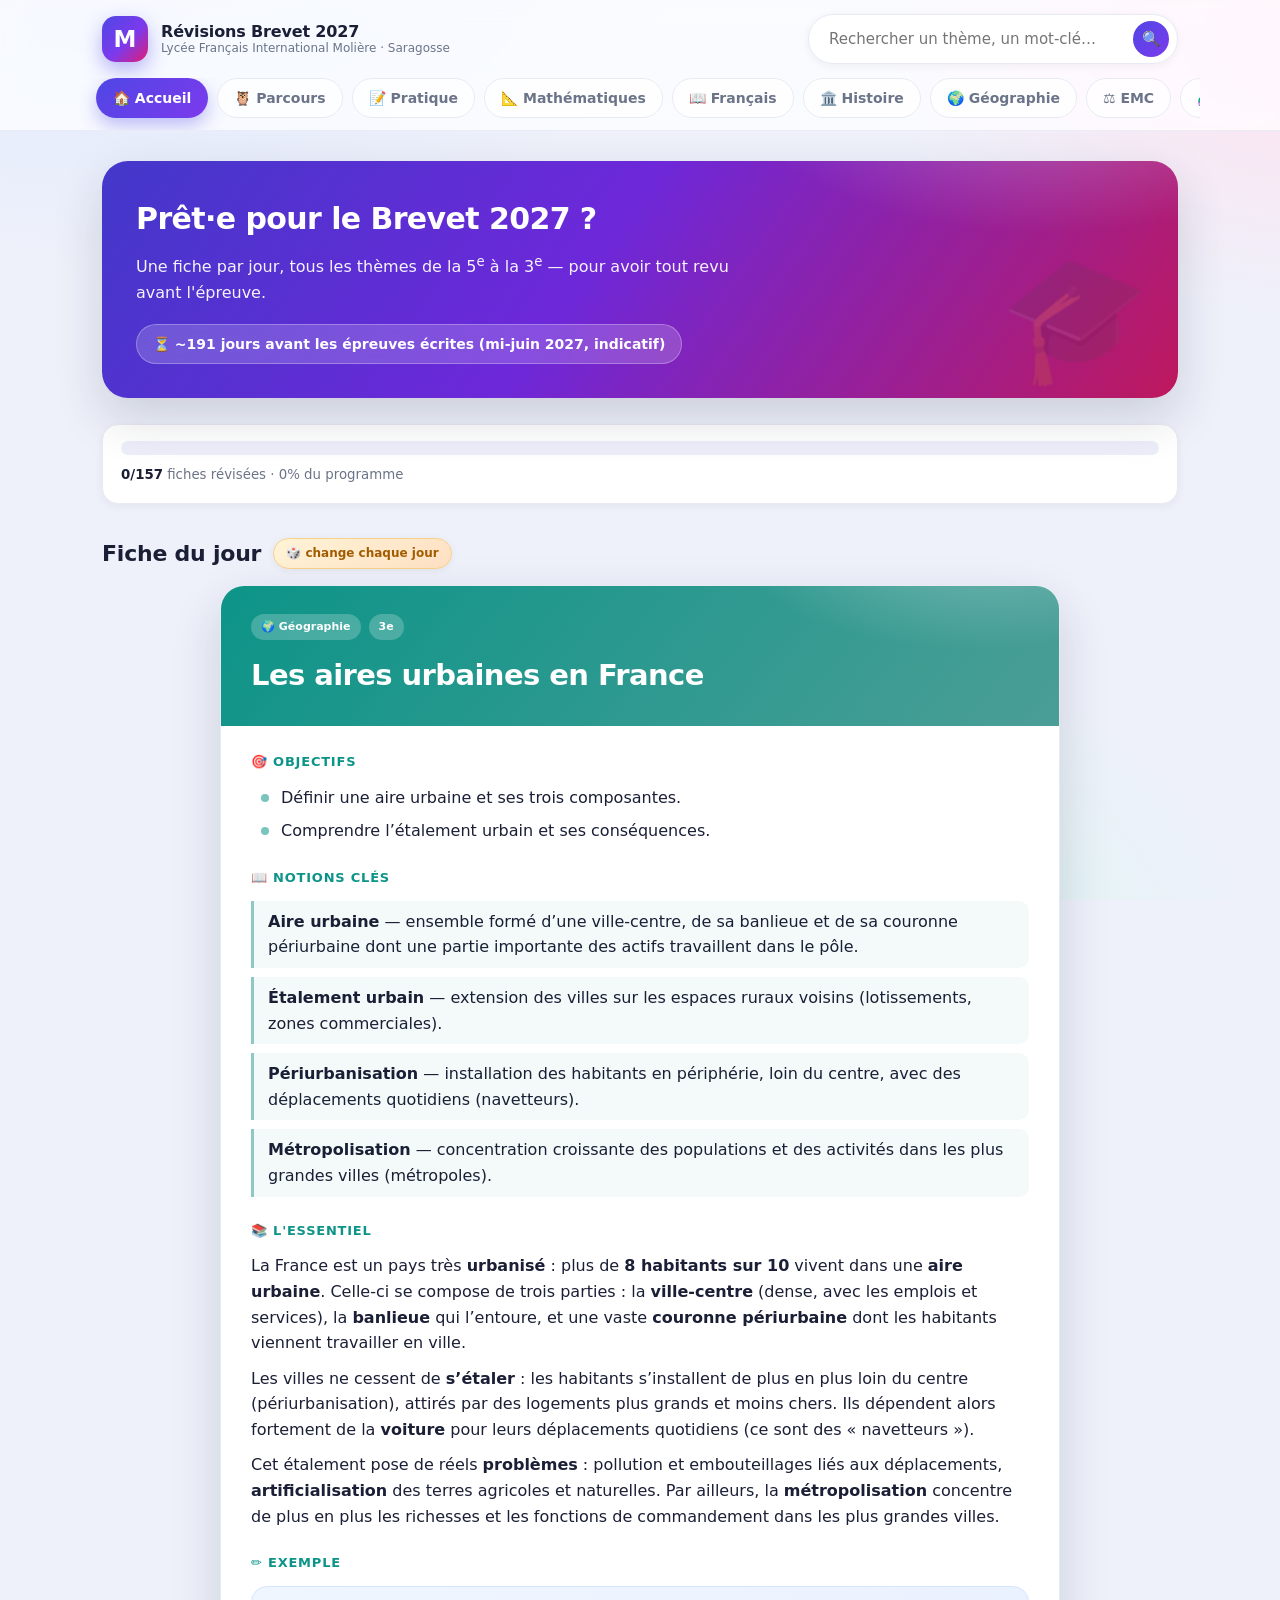
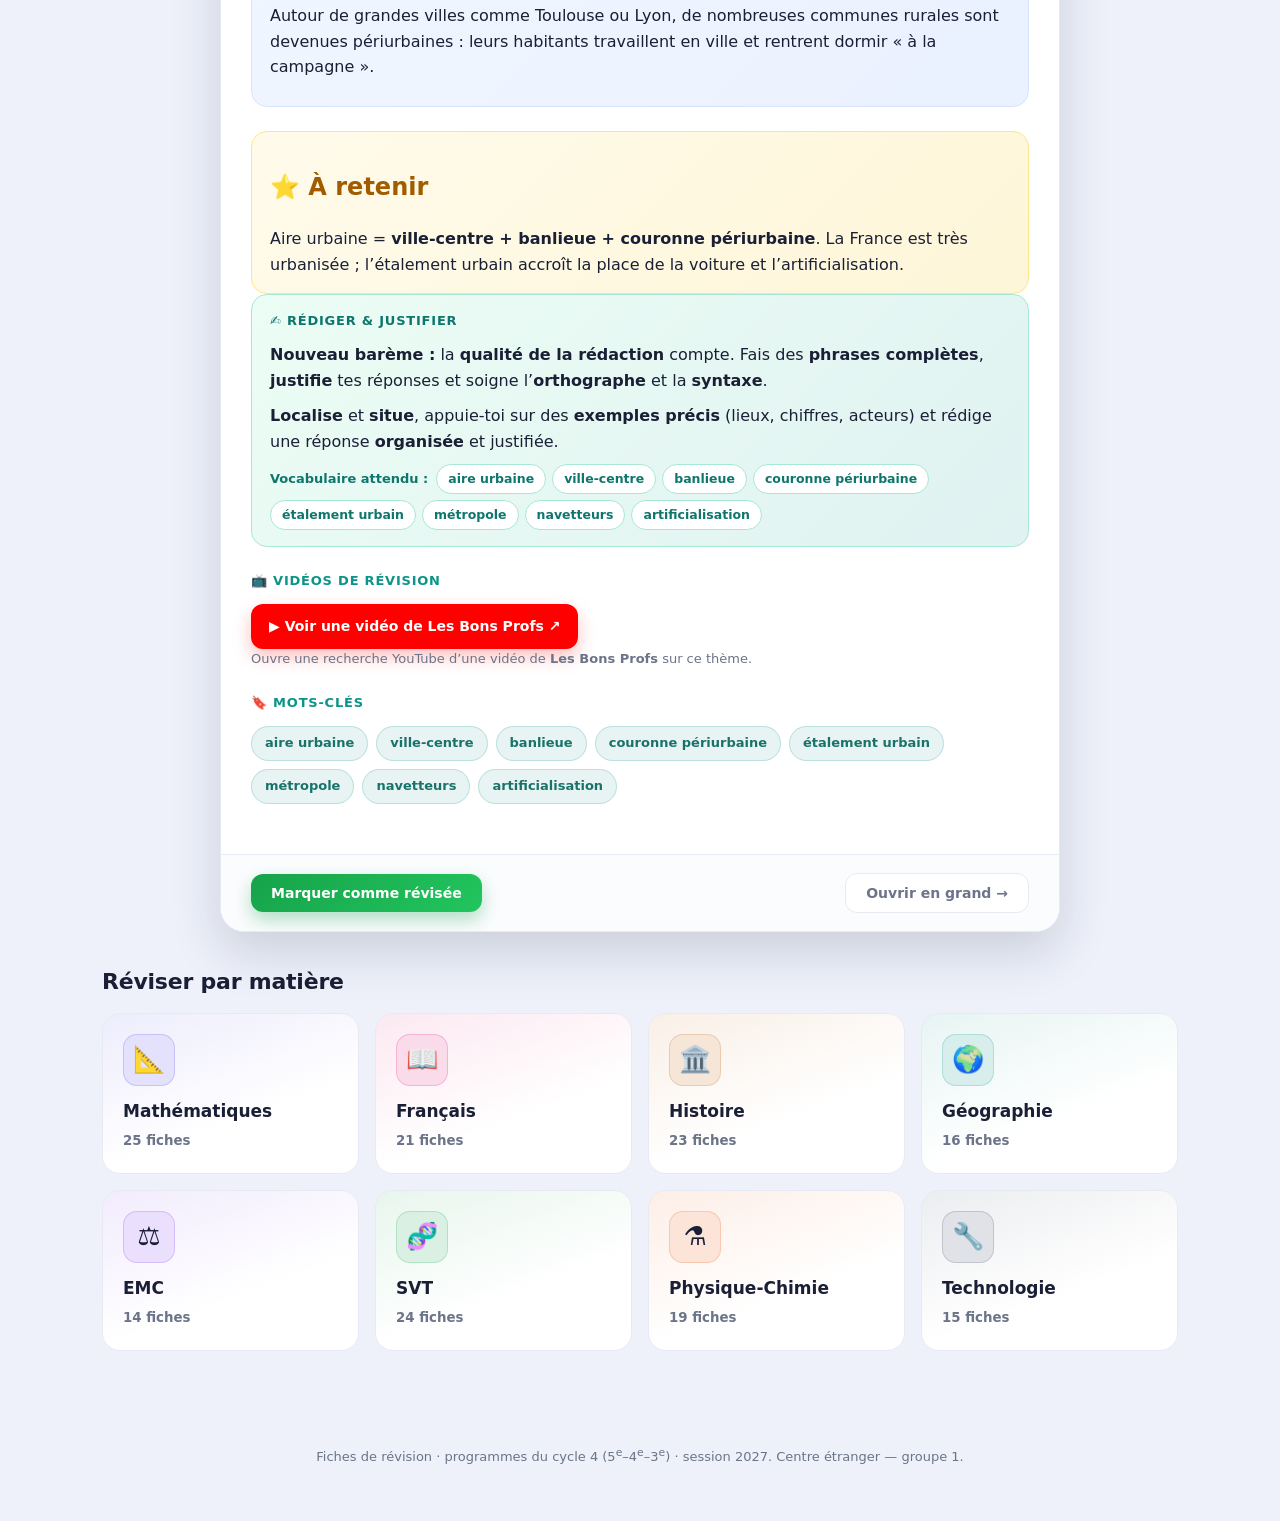
==== brevet-2027.html @ 0ef34d8c "Parcours complet : 6 blocs couvrant les 157 fiches (375 questions) 47 leçons multi-matières du plus " ====
<!DOCTYPE html>
<html lang="fr">
<head>
  <meta charset="UTF-8" />
  <meta name="viewport" content="width=device-width, initial-scale=1.0" />
  <title>Révisions Brevet 2027 · Lycée Français Molière de Saragosse</title>
  <style>
:root{
  --bg:#eef1fa;
  --card:#ffffff;
  --ink:#1a1f36;
  --muted:#6b7488;
  --line:#e7eaf3;
  --primary:#4f46e5;
  --primary-dark:#4338ca;
  --shadow-sm:0 2px 10px rgba(26,31,54,.06);
  --shadow:0 10px 34px rgba(26,31,54,.10);
  --shadow-lg:0 20px 50px rgba(26,31,54,.16);
  --radius:20px;

  /* couleurs par matière */
  --maths:#4f46e5;
  --francais:#e11d74;
  --histoire:#c2620a;
  --geographie:#0d9488;
  --emc:#7c3aed;
  --svt:#15a34a;
  --physique:#ea580c;
  --techno:#3f4c66;
}

*{box-sizing:border-box}
html{scroll-behavior:smooth}
body{
  margin:0;
  font-family:"Plus Jakarta Sans","Segoe UI",system-ui,-apple-system,Roboto,sans-serif;
  color:var(--ink);
  line-height:1.6;
  min-height:100vh;
  background:
    radial-gradient(1100px 620px at 8% -8%, #dfe7ff 0%, rgba(223,231,255,0) 55%),
    radial-gradient(1000px 560px at 108% 4%, #ffe1ef 0%, rgba(255,225,239,0) 52%),
    radial-gradient(900px 620px at 60% 108%, #d6f7ee 0%, rgba(214,247,238,0) 55%),
    var(--bg);
  background-attachment:fixed;
}
a{color:inherit;text-decoration:none}

@keyframes fadeUp{from{opacity:0;transform:translateY(14px)}to{opacity:1;transform:none}}
@keyframes pop{from{opacity:0;transform:scale(.96)}to{opacity:1;transform:none}}
@keyframes shine{to{transform:translateX(240%) rotate(25deg)}}

/* ---------- Top bar ---------- */
.topbar{
  position:sticky;top:0;z-index:50;
  background:rgba(255,255,255,.72);
  backdrop-filter:saturate(180%) blur(14px);
  -webkit-backdrop-filter:saturate(180%) blur(14px);
  border-bottom:1px solid rgba(231,234,243,.9);
}
.topbar-inner{
  max-width:1120px;margin:0 auto;padding:14px 22px;
  display:flex;align-items:center;gap:18px;flex-wrap:wrap;
}
.brand{display:flex;align-items:center;gap:13px}
.brand-logo{
  width:46px;height:46px;border-radius:14px;
  background:linear-gradient(135deg,#4f46e5,#7c3aed 55%,#e11d74);
  color:#fff;font-weight:800;font-size:23px;
  display:grid;place-items:center;
  box-shadow:0 8px 20px rgba(79,70,229,.4);
}
.brand-text{display:flex;flex-direction:column;line-height:1.2}
.brand-text strong{font-size:16px;letter-spacing:-.01em}
.brand-text small{color:var(--muted);font-size:12px}

.search{margin-left:auto;display:flex;align-items:center;gap:6px;
  background:#fff;border:1px solid var(--line);border-radius:999px;
  padding:6px 8px 6px 18px;min-width:min(370px,60vw);
  box-shadow:var(--shadow-sm);transition:.2s}
.search:focus-within{border-color:#c3c8f0;box-shadow:0 0 0 4px rgba(79,70,229,.14)}
.search input{border:0;background:transparent;outline:none;flex:1;font-size:15px;color:var(--ink);font-family:inherit}
.search button{border:0;background:linear-gradient(135deg,var(--primary),#7c3aed);color:#fff;
  width:36px;height:36px;border-radius:50%;cursor:pointer;font-size:15px;transition:.2s}
.search button:hover{transform:scale(1.07)}

.subjectnav{
  max-width:1120px;margin:0 auto;padding:0 16px 12px;
  display:flex;gap:9px;overflow-x:auto;scrollbar-width:none;
}
.subjectnav::-webkit-scrollbar{display:none}
.subjectnav a{
  white-space:nowrap;padding:8px 16px;border-radius:999px;font-size:14px;font-weight:600;
  color:var(--muted);border:1px solid var(--line);background:rgba(255,255,255,.7);transition:.18s;
}
.subjectnav a:hover{color:var(--ink);border-color:#cfd5ea;transform:translateY(-1px);box-shadow:var(--shadow-sm)}
.subjectnav a.active{color:#fff;background:linear-gradient(135deg,var(--primary),#7c3aed);
  border-color:transparent;box-shadow:0 8px 18px rgba(79,70,229,.34)}

/* ---------- Layout ---------- */
.container{max-width:1120px;margin:0 auto;padding:30px 22px 70px;animation:fadeUp .45s both}
.section-title{display:flex;align-items:center;gap:14px;margin:4px 0 20px}
.section-title h1{font-size:30px;margin:0;letter-spacing:-.02em}
.section-title .count{color:var(--muted);font-size:14px;font-weight:600;
  background:#fff;padding:5px 12px;border-radius:999px;box-shadow:var(--shadow-sm)}
.lead{color:var(--muted);margin:0 0 22px;max-width:70ch}

/* ---------- Hero / accueil ---------- */
.hero{
  position:relative;overflow:hidden;
  background:linear-gradient(125deg,#4338ca 0%,#6d28d9 45%,#be185d 100%);
  color:#fff;border-radius:26px;padding:34px 34px;margin-bottom:26px;
  box-shadow:var(--shadow-lg);
}
.hero::before{content:"";position:absolute;inset:0;
  background:radial-gradient(520px 240px at 88% -30%, rgba(255,255,255,.28), transparent 60%);
  pointer-events:none}
.hero::after{content:"🎓";position:absolute;right:26px;bottom:-14px;font-size:120px;opacity:.14;transform:rotate(-8deg)}
.hero h1{margin:0 0 8px;font-size:30px;font-weight:800;letter-spacing:-.02em;position:relative}
.hero p{margin:0;opacity:.94;font-size:16px;max-width:60ch;position:relative}
.hero .countdown{margin-top:18px;font-size:14px;font-weight:600;position:relative;
  display:inline-block;background:rgba(255,255,255,.18);padding:8px 16px;border-radius:999px;
  border:1px solid rgba(255,255,255,.28);backdrop-filter:blur(4px)}

.progresswrap{margin:22px 0 8px;background:#fff;border:1px solid var(--line);
  border-radius:16px;padding:16px 18px;box-shadow:var(--shadow-sm)}
.progressbar{height:14px;background:#eceffa;border-radius:999px;overflow:hidden}
.progressbar>span{display:block;height:100%;border-radius:999px;transition:width .6s cubic-bezier(.2,.8,.2,1);
  background:linear-gradient(90deg,#10b981,#22c55e 60%,#84cc16);box-shadow:0 0 14px rgba(34,197,94,.5)}
.progresswrap small{color:var(--muted);display:inline-block;margin-top:9px;font-weight:500}
.progresswrap small b{color:var(--ink)}

.daily-label{display:flex;align-items:center;gap:12px;margin:32px 0 14px}
.daily-label h2{margin:0;font-size:22px;font-weight:800;letter-spacing:-.01em}
.daily-label .pill{background:linear-gradient(135deg,#fff3d6,#ffe1c4);color:#a15c00;font-size:12px;font-weight:800;
  padding:5px 12px;border-radius:999px;border:1px solid #f6d18a;box-shadow:var(--shadow-sm)}

/* ---------- Grille de matières (accueil) ---------- */
.subject-grid{display:grid;grid-template-columns:repeat(auto-fill,minmax(216px,1fr));gap:16px;margin-top:14px}
.subject-card{
  position:relative;overflow:hidden;
  background:
    linear-gradient(160deg, color-mix(in srgb, var(--c,#888) 10%, #fff), #fff 62%);
  border:1px solid var(--line);border-radius:18px;padding:20px;
  cursor:pointer;transition:transform .2s, box-shadow .2s;
  animation:pop .4s both;
}
.subject-card:hover{transform:translateY(-4px);box-shadow:0 18px 34px color-mix(in srgb, var(--c,#888) 26%, transparent)}
.subject-card .emoji{width:52px;height:52px;border-radius:14px;display:grid;place-items:center;font-size:26px;
  background:color-mix(in srgb, var(--c,#888) 16%, #fff);box-shadow:inset 0 0 0 1px color-mix(in srgb,var(--c,#888) 20%,transparent)}
.subject-card h3{margin:12px 0 2px;font-size:17px;font-weight:700}
.subject-card small{color:var(--muted);font-weight:600}
.subject-card::after{content:"→";position:absolute;top:20px;right:20px;color:var(--c,#888);
  font-weight:800;opacity:0;transform:translateX(-6px);transition:.2s}
.subject-card:hover::after{opacity:1;transform:none}

/* ---------- Liste de fiches ---------- */
.fiche-grid{display:grid;grid-template-columns:repeat(auto-fill,minmax(268px,1fr));gap:16px}
.fiche-card{
  background:#fff;border:1px solid var(--line);border-radius:18px;padding:18px;
  cursor:pointer;transition:transform .2s, box-shadow .2s;position:relative;overflow:hidden;
  display:flex;flex-direction:column;gap:9px;animation:fadeUp .4s both;
}
.fiche-card::before{content:"";position:absolute;top:0;left:0;right:0;height:5px;
  background:linear-gradient(90deg,var(--c,#888),color-mix(in srgb,var(--c,#888) 45%,#fff))}
.fiche-card:hover{transform:translateY(-4px);box-shadow:0 18px 34px color-mix(in srgb,var(--c,#888) 22%,transparent);
  border-color:color-mix(in srgb,var(--c,#888) 30%,var(--line))}
.fiche-grid>*:nth-child(1){animation-delay:.02s}
.fiche-grid>*:nth-child(2){animation-delay:.05s}
.fiche-grid>*:nth-child(3){animation-delay:.08s}
.fiche-grid>*:nth-child(4){animation-delay:.11s}
.fiche-grid>*:nth-child(5){animation-delay:.14s}
.fiche-grid>*:nth-child(6){animation-delay:.17s}
.fiche-grid>*:nth-child(7){animation-delay:.2s}
.fiche-grid>*:nth-child(8){animation-delay:.23s}
.subject-grid>*:nth-child(2){animation-delay:.04s}
.subject-grid>*:nth-child(3){animation-delay:.08s}
.subject-grid>*:nth-child(4){animation-delay:.12s}
.subject-grid>*:nth-child(5){animation-delay:.16s}
.subject-grid>*:nth-child(6){animation-delay:.2s}
.subject-grid>*:nth-child(7){animation-delay:.24s}
.subject-grid>*:nth-child(8){animation-delay:.28s}
.fiche-card .tags{display:flex;gap:6px;flex-wrap:wrap;margin-top:4px}
.tag{font-size:11px;font-weight:700;padding:4px 10px;border-radius:999px;background:#eef1f9;color:var(--muted)}
.tag.matiere{color:#fff;background:var(--c,#666)}
.tag.niveau{background:#eef1f9;color:#3a4560}
.fiche-card h3{margin:2px 0;font-size:16.5px;line-height:1.35;font-weight:700}
.fiche-card .kw{color:var(--muted);font-size:13px}
.fiche-card .seen{position:absolute;top:14px;right:14px;width:24px;height:24px;border-radius:50%;
  background:#16a34a;color:#fff;display:grid;place-items:center;font-size:14px;opacity:0;transform:scale(.5);transition:.2s}
.fiche-card.is-seen .seen{opacity:1;transform:none}

/* filtres niveau */
.filters{display:flex;gap:9px;margin-bottom:20px;flex-wrap:wrap}
.filters button{border:1px solid var(--line);background:#fff;color:var(--muted);
  padding:8px 16px;border-radius:999px;cursor:pointer;font-size:13px;font-weight:700;font-family:inherit;transition:.18s}
.filters button:hover{border-color:#cfd5ea;transform:translateY(-1px)}
.filters button.active{background:var(--ink);color:#fff;border-color:var(--ink);box-shadow:var(--shadow-sm)}

/* ---------- Fiche détail ---------- */
.fiche{background:var(--card);border:1px solid var(--line);border-radius:24px;
  box-shadow:var(--shadow-lg);overflow:hidden;max-width:840px;margin:0 auto;animation:pop .4s both}
.fiche-head{position:relative;overflow:hidden;padding:28px 30px;color:#fff;
  background:linear-gradient(130deg, var(--c,#333), color-mix(in srgb, var(--c,#333) 62%, #000 12%))}
.fiche-head::before{content:"";position:absolute;inset:0;
  background:radial-gradient(420px 200px at 90% -40%, rgba(255,255,255,.3), transparent 60%)}
.fiche-head .tags{display:flex;gap:8px;margin-bottom:12px;position:relative}
.fiche-head .tags .tag{background:rgba(255,255,255,.22);color:#fff;backdrop-filter:blur(3px)}
.fiche-head h1{margin:0;font-size:29px;font-weight:800;letter-spacing:-.02em;position:relative}
.fiche-body{padding:26px 30px}
.block{margin-bottom:24px}
.block h2{font-size:13px;margin:0 0 12px;display:flex;align-items:center;gap:8px;
  text-transform:uppercase;letter-spacing:.06em;font-weight:800;color:var(--c,#333)}
.block ul{margin:0;padding-left:6px;list-style:none}
.block ul li{position:relative;padding-left:24px;margin:8px 0}
.block ul li::before{content:"";position:absolute;left:4px;top:9px;width:8px;height:8px;border-radius:50%;
  background:var(--c,#333);opacity:.55}
.block p{margin:0 0 10px}
.notion{border-left:3px solid color-mix(in srgb,var(--c,#333) 40%,var(--line));
  background:color-mix(in srgb,var(--c,#333) 5%,#fff);border-radius:0 10px 10px 0;
  padding:8px 14px;margin:9px 0}
.notion b{color:var(--ink)}
.methode{counter-reset:step;list-style:none;padding-left:0}
.methode li{position:relative;padding-left:42px;margin:12px 0}
.methode li::before{counter-increment:step;content:counter(step);
  position:absolute;left:0;top:-3px;width:28px;height:28px;border-radius:9px;
  background:linear-gradient(135deg,var(--c,#333),color-mix(in srgb,var(--c,#333) 55%,#000 10%));
  color:#fff;display:grid;place-items:center;font-size:13px;font-weight:800;box-shadow:var(--shadow-sm)}
.retenir{background:linear-gradient(135deg,#fffbeb,#fef6d8);border:1px solid #fde68a;border-radius:16px;padding:16px 18px}
.retenir h2{color:#a15c00}
.exemple{background:linear-gradient(135deg,#f0f6ff,#eaf1ff);border:1px solid #d6e4ff;border-radius:16px;padding:16px 18px}
.redac{background:linear-gradient(135deg,#ecfdf5,#e0f2f1);border:1px solid #a7e8d5;border-radius:16px;padding:16px 18px;margin-bottom:24px}
.redac h2{color:#0f766e;font-size:13px;margin:0 0 10px;text-transform:uppercase;letter-spacing:.06em;font-weight:800}
.redac p{margin:0 0 10px}
.redac-vocab{margin-top:6px;display:flex;flex-wrap:wrap;gap:6px;align-items:center}
.redac-vocab .lbl{font-weight:700;color:#0f766e;font-size:13px;margin-right:2px}
.redac-vocab span:not(.lbl){background:#fff;border:1px solid #a7e8d5;color:#0f766e;
  font-size:12.5px;font-weight:600;padding:4px 11px;border-radius:999px}
.btn-video{display:inline-flex;align-items:center;gap:8px;background:#ff0000;color:#fff;
  font-weight:800;font-size:14px;padding:11px 18px;border-radius:12px;box-shadow:0 8px 18px rgba(255,0,0,.25);transition:.18s}
.btn-video:hover{background:#d90000;transform:translateY(-2px)}
.video-note{margin:9px 0 0;color:var(--muted);font-size:13px}
.chips{display:flex;flex-wrap:wrap;gap:8px}
.chips span{background:color-mix(in srgb,var(--c,#666) 10%,#fff);color:color-mix(in srgb,var(--c,#666) 65%,#333);
  font-size:13px;font-weight:600;padding:6px 13px;border-radius:999px;cursor:pointer;transition:.16s;
  border:1px solid color-mix(in srgb,var(--c,#666) 20%,transparent)}
.chips span:hover{background:var(--c,#666);color:#fff;transform:translateY(-1px)}
kbd{background:#eef1f9;border-radius:6px;padding:1px 7px;font-family:inherit;font-size:.95em;border:1px solid var(--line)}

.fiche-foot{display:flex;justify-content:space-between;align-items:center;
  padding:18px 30px;border-top:1px solid var(--line);background:#fbfcfe;flex-wrap:wrap;gap:12px}
.btn{border:0;border-radius:12px;padding:11px 20px;font-size:14px;font-weight:800;cursor:pointer;
  font-family:inherit;transition:.18s}
.btn:hover{transform:translateY(-2px)}
.btn-check{background:linear-gradient(135deg,#16a34a,#22c55e);color:#fff;box-shadow:0 8px 18px rgba(22,163,74,.32)}
.btn-check.done{background:#e7f6ec;color:#15803d;border:1px solid #a7e0ba;box-shadow:none}
.btn-ghost{background:#fff;border:1px solid var(--line);color:var(--muted)}
.btn-random{background:linear-gradient(135deg,var(--primary),#7c3aed);color:#fff;box-shadow:0 8px 18px rgba(79,70,229,.32)}

.backlink{display:inline-flex;align-items:center;gap:6px;color:var(--muted);font-weight:700;
  margin-bottom:18px;cursor:pointer;background:#fff;padding:8px 16px;border-radius:999px;
  border:1px solid var(--line);box-shadow:var(--shadow-sm);transition:.18s}
.backlink:hover{color:var(--ink);transform:translateX(-3px)}

.empty{text-align:center;padding:64px 20px;color:var(--muted);background:#fff;border-radius:20px;
  border:1px solid var(--line);box-shadow:var(--shadow-sm)}
.empty .big{font-size:46px;margin-bottom:8px}

/* ---------- Pratique (annales) ---------- */
.prat-card{background:#fff;border:1px solid var(--line);border-radius:18px;padding:18px;cursor:pointer;
  transition:transform .2s,box-shadow .2s;position:relative;overflow:hidden;
  display:flex;flex-direction:column;gap:10px;border-top:4px solid var(--c,#888);animation:fadeUp .4s both}
.prat-card:hover{transform:translateY(-4px);box-shadow:0 18px 34px color-mix(in srgb,var(--c,#888) 22%,transparent)}
.prat-card h3{margin:2px 0;font-size:18px;font-weight:800}
.prat-themes{display:flex;flex-wrap:wrap;gap:6px}
.prat-themes span{background:#eef1f9;color:var(--muted);font-size:12px;font-weight:600;padding:4px 10px;border-radius:999px}
.fiche.prat .fiche-body>p{margin:0 0 12px}
.prat-officiel{display:inline-block;background:color-mix(in srgb,var(--c,#4f46e5) 10%,#fff);
  color:color-mix(in srgb,var(--c,#4f46e5) 70%,#222);border:1px solid color-mix(in srgb,var(--c,#4f46e5) 30%,transparent);
  padding:9px 15px;border-radius:12px;font-weight:700;font-size:14px}
.prat-officiel:hover{background:color-mix(in srgb,var(--c,#4f46e5) 18%,#fff)}
.prat-toolbar{margin:16px 0 6px}
.prat-exo{margin-top:22px}
.prat-exo h2{font-size:15px;font-weight:800;color:var(--c,#333);margin:0 0 12px;padding-bottom:8px;
  border-bottom:2px solid color-mix(in srgb,var(--c,#333) 22%,var(--line))}
.prat-q{margin:0 0 16px;padding:14px 16px;background:#f7f9fc;border:1px solid var(--line);border-radius:14px}
.prat-enonce{margin:0;font-weight:600}
.prat-num{display:inline-grid;place-items:center;width:24px;height:24px;border-radius:8px;margin-right:8px;
  background:var(--c,#333);color:#fff;font-size:13px;font-weight:800;vertical-align:middle}
.prat-sol{margin-top:12px;background:linear-gradient(135deg,#ecfdf5,#dcfce7);border:1px solid #86efac;
  border-left:4px solid #16a34a;border-radius:10px;padding:12px 14px;color:#14532d}
.prat-sol-lbl{display:block;font-weight:800;color:#15803d;font-size:12.5px;text-transform:uppercase;
  letter-spacing:.04em;margin-bottom:6px}
.prat-exos.hide-sol .prat-sol{display:none}

/* ---------- Parcours (façon Duolingo) ---------- */
.pbloc{margin:26px 0 34px}
.pbloc-head{display:flex;align-items:baseline;gap:12px;margin-bottom:16px;
  background:linear-gradient(135deg,#4338ca,#7c3aed);color:#fff;border-radius:16px;padding:14px 20px;box-shadow:var(--shadow)}
.pbloc-head h2{margin:0;font-size:19px;font-weight:800}
.pbloc-head span{opacity:.85;font-size:13px;font-weight:600}
.pchemin{display:flex;flex-direction:column;align-items:center;gap:0;padding:8px 0}
.plink{width:6px;height:26px;background:#d9dfef;border-radius:99px}
.pnode{display:flex;align-items:center;gap:14px;width:min(430px,92%);padding:10px 14px;border-radius:16px;transition:.18s}
.pnode:nth-child(4n+1){transform:translateX(-26px)}
.pnode:nth-child(4n+3){transform:translateX(26px)}
.pnode .pnode-circle{width:62px;height:62px;border-radius:50%;display:grid;place-items:center;font-size:26px;flex-shrink:0;
  background:#e6e9f4;border-bottom:6px solid #c6ccdf;color:#9aa3b8;transition:.18s}
.pnode-label{line-height:1.25}
.pnode-label b{font-size:15px}
.pnode-label small{display:block;color:var(--muted);font-weight:600}
.pnode.locked{opacity:.55}
.pnode.open{cursor:pointer}
.pnode.open .pnode-circle{background:color-mix(in srgb,var(--c,#4f46e5) 18%,#fff);
  border-bottom-color:color-mix(in srgb,var(--c,#4f46e5) 45%,#fff);color:var(--ink)}
.pnode.open:hover{transform:translateY(-3px) scale(1.02)}
.pnode.done .pnode-circle{background:linear-gradient(135deg,#16a34a,#22c55e);border-bottom-color:#15803d;color:#fff}
.pnode.current .pnode-circle{animation:pulse 1.6s infinite;box-shadow:0 0 0 6px color-mix(in srgb,var(--c,#4f46e5) 22%,transparent)}
.pnode.examen.open .pnode-circle{background:linear-gradient(135deg,#f59e0b,#fbbf24);border-bottom-color:#b45309;color:#fff}
.pnode.examen.done .pnode-circle{background:linear-gradient(135deg,#f59e0b,#fbbf24);border-bottom-color:#b45309}
@keyframes pulse{0%,100%{transform:scale(1)}50%{transform:scale(1.07)}}

/* ---------- Quiz ---------- */
.quiz{max-width:640px;margin:0 auto;animation:pop .3s both}
.quiz-top{display:flex;align-items:center;gap:14px;margin-bottom:22px}
.quiz-top .backlink{margin:0}
.quiz-bar{flex:1;height:14px;background:#e3e8f5;border-radius:999px;overflow:hidden}
.quiz-bar span{display:block;height:100%;background:linear-gradient(90deg,#16a34a,#22c55e);border-radius:999px;transition:width .4s}
.quiz-count{color:var(--muted);font-weight:700;font-size:14px}
.quiz-titre{font-size:16px;color:var(--muted);font-weight:700;margin:0 0 8px;text-transform:uppercase;letter-spacing:.04em}
.quiz-q{background:#fff;border:1px solid var(--line);border-radius:18px;box-shadow:var(--shadow-sm);
  padding:24px;font-size:20px;font-weight:700;margin-bottom:18px}
.quiz-choix{display:grid;gap:10px}
.quiz-opt{background:#fff;border:2px solid var(--line);border-bottom-width:4px;border-radius:14px;
  padding:14px 18px;font-size:16px;font-weight:600;font-family:inherit;cursor:pointer;text-align:left;transition:.15s}
.quiz-opt:hover:not(:disabled){border-color:#93c5fd;transform:translateY(-2px)}
.quiz-opt.good{background:#e8f8ee;border-color:#22c55e;color:#15803d}
.quiz-opt.bad{background:#fdecec;border-color:#ef4444;color:#b91c1c}
.quiz-opt:disabled{cursor:default}
.quiz-saisie{display:flex;gap:10px}
.quiz-saisie input{flex:1;border:2px solid var(--line);border-radius:14px;padding:13px 16px;font-size:17px;font-family:inherit;outline:none}
.quiz-saisie input:focus{border-color:#93c5fd}
.quiz-fb{margin-top:18px;border-radius:16px;padding:16px 18px;animation:fadeUp .25s both}
.quiz-fb.ok{background:#e8f8ee;border:1px solid #a7e0ba;color:#15803d}
.quiz-fb.ko{background:#fdecec;border:1px solid #fca5a5;color:#b91c1c}
.quiz-fb b{font-size:17px}
.quiz-expl{margin-top:6px;color:var(--ink);opacity:.85;font-size:14.5px}
.quiz-fb .btn{margin-top:12px}
.quiz-resultat{text-align:center;background:#fff;border:1px solid var(--line);border-radius:24px;
  box-shadow:var(--shadow-lg);padding:40px 28px}
.quiz-emoji{font-size:64px;margin-bottom:8px}
.quiz-resultat h1{margin:0 0 6px;font-size:26px}
.quiz-score{font-size:18px;color:var(--muted)}
.quiz-resultat.win h1{color:#15803d}
.quiz-fin-btns{display:flex;gap:12px;justify-content:center;margin-top:18px;flex-wrap:wrap}

.footer{max-width:1120px;margin:0 auto;padding:10px 22px 40px;color:var(--muted);font-size:13px;text-align:center}

@media(max-width:640px){
  .search{min-width:100%;order:3}
  .brand-text small{display:none}
  .hero{padding:26px 22px}
  .hero h1,.section-title h1{font-size:24px}
  .fiche-head h1{font-size:23px}
}
@media (prefers-reduced-motion: reduce){
  *{animation:none !important;transition:none !important}
}

</style>
</head>
<body>
  <header class="topbar">
    <div class="topbar-inner">
      <a href="#accueil" class="brand">
        <span class="brand-logo">M</span>
        <span class="brand-text">
          <strong>Révisions Brevet 2027</strong>
          <small>Lycée Français International Molière · Saragosse</small>
        </span>
      </a>
      <form class="search" id="searchForm" role="search">
        <input id="searchInput" type="search" placeholder="Rechercher un thème, un mot-clé…"
               autocomplete="off" aria-label="Rechercher une fiche" />
        <button type="submit" aria-label="Rechercher">🔍</button>
      </form>
    </div>
    <nav class="subjectnav" id="subjectnav"></nav>
  </header>

  <main id="app" class="container"></main>

  <footer class="footer">
    <p>Fiches de révision · programmes du cycle 4 (5<sup>e</sup>–4<sup>e</sup>–3<sup>e</sup>) · session 2027.
       Centre étranger — groupe 1.</p>
  </footer>

  <!-- Données : chaque fichier ajoute ses fiches à window.FICHES -->
  <script>
window.FICHES = (window.FICHES || []).concat([
{
  id:'maths-pythagore', matiereKey:'maths', matiere:'Mathématiques', niveau:'4e',
  titre:'Le théorème de Pythagore',
  motsCles:['triangle rectangle','hypoténuse','longueur','distance','racine carrée','réciproque','contraposée','angle droit'],
  contenu:{
    objectifs:['Calculer la longueur d’un côté dans un triangle rectangle.','Démontrer qu’un triangle est rectangle (réciproque) ou non (contraposée).'],
    notions:[
      {terme:'Hypoténuse', def:'le côté le plus long, toujours opposé à l’angle droit.'},
      {terme:'Théorème (sens direct)', def:'si ABC est rectangle en A, alors BC² = AB² + AC² (hypoténuse² = somme des carrés des deux autres côtés).'},
      {terme:'Réciproque', def:'si BC² = AB² + AC² (BC étant le plus grand côté), alors le triangle est rectangle en A.'},
      {terme:'Contraposée', def:'si BC² ≠ AB² + AC², alors le triangle n’est pas rectangle.'}
    ],
    essentiel:'<p>Le théorème de Pythagore relie les trois côtés d’un <b>triangle rectangle</b>. On l’utilise dans trois situations. Le <b>sens direct</b> sert à <b>calculer une longueur</b> quand on connaît les deux autres côtés. La <b>réciproque</b> sert à <b>démontrer qu’un triangle est rectangle</b>. La <b>contraposée</b> sert à prouver qu’un triangle <b>n’est pas</b> rectangle.</p><p>Attention à ce qu’on cherche : pour calculer l’<b>hypoténuse</b>, on <b>additionne</b> ; pour calculer un côté de l’angle droit, on <b>soustrait</b>. L’hypoténuse est toujours le plus grand côté et se trouve en face de l’angle droit.</p>',
    methode:[
      'Repère l’angle droit et nomme l’hypoténuse (côté opposé, le plus grand).',
      'Écris l’égalité : hypoténuse² = côté² + côté².',
      'Remplace les valeurs connues ; pour un côté de l’angle droit, isole-le (soustraction).',
      'Prends la racine carrée et conclus avec l’unité (valeur arrondie si besoin).'
    ],
    exemple:'<p><b>Calcul de l’hypoténuse</b> — ABC rectangle en A, AB = 3 cm, AC = 4 cm :<br>BC² = AB² + AC² = 3² + 4² = 9 + 16 = 25 → BC = √25 = <b>5 cm</b>.</p><p><b>Calcul d’un côté</b> — rectangle en A, BC = 13, AB = 5 :<br>AC² = BC² − AB² = 169 − 25 = 144 → AC = √144 = <b>12</b>.</p><p><b>Réciproque</b> — côtés 6, 8, 10 : 10² = 100 et 6² + 8² = 36 + 64 = 100. Comme c’est égal, le triangle <b>est rectangle</b>.</p>',
    retenir:'Hypoténuse² = somme des carrés. Chercher l’hypoténuse → <b>on additionne</b> ; chercher un côté de l’angle droit → <b>on soustrait</b>. Réciproque = prouver un angle droit.'
  }
},
{
  id:'maths-thales', matiereKey:'maths', matiere:'Mathématiques', niveau:'3e',
  titre:'Le théorème de Thalès',
  motsCles:['droites parallèles','triangle','papillon','proportionnalité','rapport','réciproque','contraposée','longueurs'],
  contenu:{
    objectifs:['Calculer une longueur manquante dans une configuration de Thalès.','Démontrer que deux droites sont parallèles (réciproque) ou non (contraposée).'],
    notions:[
      {terme:'Conditions d’application', def:'deux droites sécantes en A, coupées par deux parallèles ; points alignés — configuration « triangle » (D∈[AB], E∈[AC]) ou « papillon » (D et E de part et d’autre de A).'},
      {terme:'Théorème (sens direct)', def:'si (DE) // (BC), alors AD/AB = AE/AC = DE/BC (les trois rapports sont égaux).'},
      {terme:'Réciproque', def:'si AD/AB = AE/AC ET si A, D, B et A, E, C sont alignés dans le même ordre, alors (DE) // (BC).'},
      {terme:'Contraposée', def:'si AD/AB ≠ AE/AC (points alignés), alors (DE) et (BC) ne sont pas parallèles.'}
    ],
    essentiel:'<p>Le théorème de Thalès traduit la <b>proportionnalité</b> des longueurs entre deux triangles emboîtés (ou opposés par le sommet A : configuration « <b>papillon</b> ») formés par deux <b>parallèles</b>. On écrit les rapports <b>dans le même ordre</b> : « segment du petit triangle / segment du grand triangle », le sommet commun A cité en premier.</p><p>⚠️ Le rapport <b>DE/BC</b> ne sert qu’à calculer <b>DE</b> ou <b>BC</b> (les segments portés par les parallèles), jamais une longueur située sur les droites sécantes. La <b>réciproque</b> sert à prouver le parallélisme ; la <b>contraposée</b> à prouver le non-parallélisme.</p>',
    methode:[
      'Vérifie les conditions : sommet commun A, points alignés, (DE) // (BC).',
      'Écris la triple égalité en respectant l’ordre : AD/AB = AE/AC = DE/BC.',
      'Ne garde que les deux rapports contenant la longueur cherchée.',
      'Résous par produit en croix, puis conclus avec l’unité.'
    ],
    exemple:'<p>Triangle ABC, D∈[AB] et E∈[AC] avec (DE)//(BC). AD = 2 cm, AB = 6 cm, AE = 3 cm ; on cherche AC.<br>D’après Thalès : AD/AB = AE/AC, soit 2/6 = 3/AC.<br>Produit en croix : AC = (3 × 6) ÷ 2 = 18 ÷ 2 = <b>9 cm</b>.</p>',
    retenir:'Vérifie <b>toujours</b> les conditions (parallèles + points alignés). Rapports <b>dans le même ordre</b>. Réciproque → prouver le parallélisme ; contraposée → le non-parallélisme.'
  }
},
{
  id:'maths-trigonometrie', matiereKey:'maths', matiere:'Mathématiques', niveau:'3e',
  titre:'La trigonométrie (cosinus, sinus, tangente)',
  motsCles:['cosinus','sinus','tangente','triangle rectangle','angle','soh cah toa','adjacent','opposé','hypoténuse'],
  contenu:{
    objectifs:['Calculer une longueur à partir d’un angle.','Calculer un angle à partir de deux longueurs.'],
    notions:[
      {terme:'Cosinus', def:'cos(angle) = côté adjacent ÷ hypoténuse.'},
      {terme:'Sinus', def:'sin(angle) = côté opposé ÷ hypoténuse.'},
      {terme:'Tangente', def:'tan(angle) = côté opposé ÷ côté adjacent.'},
      {terme:'Repérer les côtés', def:'l’adjacent touche l’angle, l’opposé est en face de l’angle, l’hypoténuse est face à l’angle droit.'}
    ],
    essentiel:'<p>Dans un <b>triangle rectangle</b>, un <b>angle aigu</b> et deux côtés sont reliés par le cosinus, le sinus ou la tangente. Moyen mnémotechnique : <b>SOH-CAH-TOA</b> (Sin = Opp/Hyp, Cos = Adj/Hyp, Tan = Opp/Adj).</p><p>Pour calculer une <b>longueur</b>, on choisit la formule qui relie le côté connu et le côté cherché, puis on isole l’inconnue. Pour calculer un <b>angle</b>, on utilise les touches inverses <kbd>cos⁻¹</kbd>, <kbd>sin⁻¹</kbd>, <kbd>tan⁻¹</kbd>. La calculatrice doit être en mode <b>degré (DEG)</b>.</p>',
    methode:[
      'Place-toi sur l’angle utilisé et nomme les côtés (adjacent, opposé, hypoténuse).',
      'Choisis la formule reliant les deux côtés connus/cherchés (SOH-CAH-TOA).',
      'Longueur : produit en croix. Angle : touche inverse (cos⁻¹…).'
    ],
    exemple:'<p><b>Longueur</b> — angle B = 30°, hypoténuse BC = 10, côté opposé AC cherché :<br>sin(30°) = AC ÷ BC → AC = sin(30°) × 10 = 0,5 × 10 = <b>5</b>.</p><p><b>Angle</b> — adjacent = 4, hypoténuse = 8 :<br>cos(x) = 4 ÷ 8 = 0,5 → x = cos⁻¹(0,5) = <b>60°</b>.</p>',
    retenir:'<b>SOH-CAH-TOA</b>. Calculatrice en mode <b>degré (DEG)</b>. À connaître : cos(60°) = 0,5 ; sin(30°) = 0,5.'
  }
},
{
  id:'maths-fractions', matiereKey:'maths', matiere:'Mathématiques', niveau:'4e',
  titre:'Les opérations sur les fractions',
  motsCles:['addition','soustraction','multiplication','division','dénominateur commun','simplifier','inverse','fraction'],
  contenu:{
    objectifs:['Additionner, soustraire, multiplier et diviser des fractions.','Simplifier une fraction.'],
    notions:[
      {terme:'Addition / soustraction', def:'même dénominateur → on additionne (ou soustrait) les numérateurs et on garde le dénominateur. Sinon, on réduit d’abord au même dénominateur.'},
      {terme:'Multiplication', def:'numérateurs entre eux, dénominateurs entre eux : a/b × c/d = (a×c)/(b×d).'},
      {terme:'Division', def:'multiplier par l’inverse : a/b ÷ c/d = a/b × d/c.'},
      {terme:'Simplifier', def:'diviser numérateur et dénominateur par un même nombre (leur PGCD).'}
    ],
    essentiel:'<p>Pour <b>additionner ou soustraire</b>, il faut un <b>dénominateur commun</b> (souvent un multiple commun des dénominateurs). Pour <b>multiplier</b>, on multiplie « en ligne » ; on peut simplifier avant de calculer. Pour <b>diviser</b>, on multiplie par l’<b>inverse</b> de la deuxième fraction. On <b>simplifie</b> toujours le résultat final.</p><p>Erreur fréquente : ne jamais additionner les dénominateurs. Pour 2/3 + 1/4, on ne fait pas 3/7 !</p>',
    exemple:'<p><b>Addition</b> : 2/3 + 1/4 = 8/12 + 3/12 = <b>11/12</b>.<br><b>Multiplication</b> : 3/5 × 10/9 = 30/45 = <b>2/3</b> (simplifié).<br><b>Division</b> : 2/3 ÷ 4/5 = 2/3 × 5/4 = 10/12 = <b>5/6</b>.</p>',
    retenir:'Pour + et − : <b>dénominateur commun</b> (jamais additionner les dénominateurs). Diviser = multiplier par l’<b>inverse</b>. Toujours <b>simplifier</b>.'
  }
},
{
  id:'maths-puissances', matiereKey:'maths', matiere:'Mathématiques', niveau:'4e',
  titre:'Les puissances',
  motsCles:['exposant','puissance de 10','notation scientifique','carré','cube','négatif','règles'],
  contenu:{
    objectifs:['Utiliser les règles de calcul des puissances.','Écrire un nombre en notation scientifique.'],
    notions:[
      {terme:'Définition', def:'aⁿ = a×a×…×a (n facteurs). a¹ = a ; a⁰ = 1 ; a⁻ⁿ = 1/aⁿ.'},
      {terme:'Règles', def:'aⁿ × aᵐ = aⁿ⁺ᵐ ; aⁿ ÷ aᵐ = aⁿ⁻ᵐ ; (aⁿ)ᵐ = aⁿˣᵐ.'},
      {terme:'Puissances de 10', def:'10ⁿ = 1 suivi de n zéros ; 10⁻ⁿ = 0,0…01 (n chiffres après la virgule).'},
      {terme:'Notation scientifique', def:'écriture a × 10ⁿ avec 1 ≤ a < 10 (un seul chiffre non nul avant la virgule).'}
    ],
    essentiel:'<p>Une puissance est une multiplication répétée. Les <b>puissances de 10</b> servent à écrire simplement les très grands et très petits nombres, sous forme de <b>notation scientifique</b> a × 10ⁿ.</p><p>Attention aux signes : (−2)² = 4 (le carré d’un négatif est positif), mais −2² = −4 (ici la puissance s’applique avant le signe). Un exposant <b>négatif</b> ne donne pas un nombre négatif, mais un nombre entre 0 et 1.</p>',
    exemple:'<p>10³ = 1000 ; 10⁻² = 0,01.<br>52 000 = <b>5,2 × 10⁴</b> ; 0,00047 = <b>4,7 × 10⁻⁴</b>.<br>10⁵ × 10³ = 10⁸ ; (10²)³ = 10⁶.</p>',
    retenir:'Exposant <b>positif</b> → grand nombre ; exposant <b>négatif</b> → nombre entre 0 et 1. Notation scientifique : <b>1 ≤ a < 10</b>.'
  }
},
{
  id:'maths-calcul-litteral', matiereKey:'maths', matiere:'Mathématiques', niveau:'3e',
  titre:'Le calcul littéral : développer et factoriser',
  motsCles:['développer','factoriser','distributivité','identités remarquables','réduire','facteur commun','expression'],
  contenu:{
    objectifs:['Développer un produit.','Factoriser une expression.','Utiliser les identités remarquables.'],
    notions:[
      {terme:'Développer', def:'transformer un produit en somme : k(a+b) = ka + kb (distributivité).'},
      {terme:'Double distributivité', def:'(a+b)(c+d) = ac + ad + bc + bd.'},
      {terme:'Identités remarquables', def:'(a+b)² = a²+2ab+b² ; (a−b)² = a²−2ab+b² ; (a+b)(a−b) = a²−b².'},
      {terme:'Factoriser', def:'transformer une somme en produit, avec un facteur commun ou une identité remarquable.'}
    ],
    essentiel:'<p><b>Développer</b>, c’est enlever les parenthèses (passer d’un produit à une somme), puis <b>réduire</b> les termes semblables. <b>Factoriser</b>, c’est l’opération inverse : faire apparaître un produit (passer d’une somme à un produit).</p><p>Pour factoriser, deux méthodes : chercher un <b>facteur commun</b> à tous les termes, ou reconnaître une <b>identité remarquable</b> (surtout a²−b² = (a−b)(a+b)). La factorisation est utile pour résoudre des équations avec l’équation-produit.</p>',
    exemple:'<p><b>Développer</b> : (x+3)(x−2) = x²−2x+3x−6 = <b>x²+x−6</b>.<br>(2x+5)² = (2x)²+2×2x×5+5² = <b>4x²+20x+25</b>.<br><b>Factoriser</b> (facteur commun) : 5x + 35 = <b>5(x+7)</b>.<br><b>Factoriser</b> (identité) : x²−9 = x²−3² = <b>(x−3)(x+3)</b>.</p>',
    retenir:'Développer = produit → somme ; factoriser = somme → produit. Pour factoriser : <b>facteur commun</b> ou <b>identité remarquable</b> (surtout a²−b²).'
  }
},
{
  id:'maths-equations', matiereKey:'maths', matiere:'Mathématiques', niveau:'4e',
  titre:'Les équations du premier degré',
  motsCles:['équation','inconnue','résoudre','x','produit nul','mise en équation','solution'],
  contenu:{
    objectifs:['Résoudre une équation à une inconnue.','Résoudre une équation-produit.','Mettre un problème en équation.'],
    notions:[
      {terme:'Équation', def:'égalité contenant une inconnue (souvent x). La résoudre = trouver la (les) valeur(s) qui rendent l’égalité vraie.'},
      {terme:'Règles', def:'on peut ajouter/soustraire un même nombre aux deux membres, ou multiplier/diviser par un même nombre non nul.'},
      {terme:'Équation-produit', def:'A × B = 0 équivaut à A = 0 OU B = 0.'}
    ],
    essentiel:'<p>Résoudre une équation, c’est <b>isoler x</b> : on regroupe les termes en x d’un côté et les nombres de l’autre, puis on divise par le coefficient de x. Astuce : un terme qui « change de côté » <b>change d’opération</b>.</p><p>Une <b>équation-produit</b> (de la forme A × B = 0) se résout en annulant chaque facteur séparément : elle a en général <b>deux</b> solutions. On peut toujours <b>vérifier</b> en remplaçant x par la solution trouvée.</p>',
    methode:[
      'Développe et réduis chaque membre si besoin.',
      'Regroupe les x d’un côté, les nombres de l’autre.',
      'Divise par le coefficient de x.',
      'Vérifie en remplaçant x par la solution.'
    ],
    exemple:'<p>3x + 5 = 20 → 3x = 15 → x = <b>5</b>.<br>5x − 3 = 2x + 9 → 3x = 12 → x = <b>4</b>.<br>(x−2)(x+7) = 0 → x = 2 <b>ou</b> x = <b>−7</b>.</p>',
    retenir:'Isoler x : ce qui change de côté <b>change d’opération</b>. Équation-produit A×B=0 → A=0 ou B=0 (deux solutions). Penser à <b>vérifier</b>.'
  }
},
{
  id:'maths-systemes', matiereKey:'maths', matiere:'Mathématiques', niveau:'3e',
  titre:'Les systèmes de deux équations',
  motsCles:['système','deux inconnues','substitution','combinaison','problème','couple solution','x et y'],
  contenu:{
    objectifs:['Résoudre un système de 2 équations à 2 inconnues.','Modéliser un problème par un système.'],
    notions:[
      {terme:'Substitution', def:'on exprime une inconnue en fonction de l’autre, puis on la remplace dans la seconde équation.'},
      {terme:'Combinaison', def:'on additionne ou soustrait les équations (après multiplication éventuelle) pour éliminer une inconnue.'},
      {terme:'Solution', def:'un couple (x ; y) qui vérifie les DEUX équations en même temps.'}
    ],
    essentiel:'<p>Un <b>système</b> cherche deux nombres (x et y) qui vérifient <b>deux conditions simultanément</b>. On l’utilise beaucoup pour les problèmes à deux inconnues (prix de deux articles, quantités…). Bien <b>définir les inconnues</b> au départ est essentiel.</p><p>Deux méthodes : la <b>substitution</b> (pratique quand une inconnue est déjà isolée) et la <b>combinaison linéaire</b> (on additionne ou soustrait les lignes pour faire disparaître une inconnue). La solution est un <b>couple (x ; y)</b> que l’on peut vérifier dans les deux équations.</p>',
    exemple:'<p>Système { x + y = 10 ; x − y = 4 }.<br><b>Combinaison</b> : on additionne les deux lignes → 2x = 14 → x = 7. Puis 7 + y = 10 → y = 3.<br>Solution : le couple <b>(7 ; 3)</b>.</p>',
    retenir:'La solution est un <b>couple (x ; y)</b> valable dans les <b>deux</b> équations. Méthodes : <b>substitution</b> ou <b>combinaison</b>.'
  }
},
{
  id:'maths-fonctions', matiereKey:'maths', matiere:'Mathématiques', niveau:'3e',
  titre:'Notion de fonction',
  motsCles:['fonction','image','antécédent','tableau de valeurs','courbe','graphique','f(x)','lecture graphique'],
  contenu:{
    objectifs:['Comprendre image et antécédent.','Lire une fonction sur un graphique ou un tableau.'],
    notions:[
      {terme:'Fonction', def:'procédé qui associe à un nombre x un unique nombre noté f(x).'},
      {terme:'Image', def:'f(x) est l’image de x. Un nombre x a une seule image.'},
      {terme:'Antécédent', def:'x est un antécédent de f(x). Un nombre peut avoir plusieurs antécédents (ou aucun).'},
      {terme:'Lecture graphique', def:'pour une image, on part de l’axe horizontal (x) ; pour un antécédent, on part de l’axe vertical (y).'}
    ],
    essentiel:'<p>Une fonction est comme une <b>machine</b> : on entre un nombre x, elle renvoie f(x). On peut la décrire par une <b>formule</b>, un <b>tableau de valeurs</b> ou une <b>courbe</b>.</p><p>Il faut bien distinguer <b>image</b> et <b>antécédent</b>. Calculer l’<b>image</b> de x, c’est remplacer x dans la formule. Trouver un <b>antécédent</b> d’un nombre, c’est résoudre une équation (f(x) = ce nombre). Graphiquement, l’image se lit verticalement, l’antécédent horizontalement.</p>',
    exemple:'<p>f(x) = 2x + 1.<br>Image de 3 : f(3) = 2×3+1 = <b>7</b>.<br>Antécédent de 5 : on résout 2x+1 = 5 → 2x = 4 → x = <b>2</b>.</p>',
    retenir:'<b>Image</b> = je pars de x (on calcule f(x)). <b>Antécédent</b> = je pars de y (on résout une équation). Un x a UNE image ; un y peut avoir plusieurs antécédents.'
  }
},
{
  id:'maths-fonctions-affines', matiereKey:'maths', matiere:'Mathématiques', niveau:'3e',
  titre:'Fonctions linéaires et affines',
  motsCles:['fonction linéaire','fonction affine','coefficient directeur','ordonnée à l’origine','droite','proportionnalité','pente'],
  contenu:{
    objectifs:['Distinguer fonction linéaire et affine.','Tracer, lire et déterminer a et b.'],
    notions:[
      {terme:'Fonction affine', def:'f(x) = ax + b ; sa représentation graphique est une droite.'},
      {terme:'Fonction linéaire', def:'cas où b = 0 : f(x) = ax. Droite passant par l’origine, liée à la proportionnalité.'},
      {terme:'Coefficient directeur a', def:'la pente ; a = (variation de y) ÷ (variation de x) = Δy/Δx.'},
      {terme:'Ordonnée à l’origine b', def:'valeur de f(0) ; c’est là où la droite coupe l’axe des ordonnées.'}
    ],
    essentiel:'<p>Les fonctions affines et linéaires sont représentées par des <b>droites</b>. Le coefficient <b>a</b> donne l’inclinaison (de combien y monte quand x augmente de 1) ; <b>b</b> est la valeur de départ, en x = 0. La fonction <b>linéaire</b> (b = 0) traduit une situation de <b>proportionnalité</b> : sa droite passe par l’origine.</p><p>Pour tracer une droite, il suffit de <b>2 points</b>. Pour trouver <b>a</b> à partir de deux points A et B, on calcule Δy/Δx ; pour trouver <b>b</b>, on utilise f(0) ou un point connu.</p>',
    exemple:'<p>f(x) = 3x + 2 : pente 3, coupe l’axe vertical en 2. f(0)=2, f(1)=5.<br>Coefficient directeur entre A(1;5) et B(3;11) : a = (11−5)/(3−1) = 6/2 = <b>3</b>.</p>',
    retenir:'a = <b>ce que monte y</b> quand x augmente de 1 (pente) ; b = <b>f(0)</b>. Linéaire ⟺ b = 0 ⟺ proportionnalité (droite par l’origine).'
  }
},
{
  id:'maths-proportionnalite', matiereKey:'maths', matiere:'Mathématiques', niveau:'4e',
  titre:'Proportionnalité et pourcentages',
  motsCles:['proportionnalité','pourcentage','coefficient','produit en croix','coefficient multiplicateur','échelle','vitesse'],
  contenu:{
    objectifs:['Reconnaître une situation de proportionnalité.','Appliquer et calculer des pourcentages.','Utiliser le produit en croix.'],
    notions:[
      {terme:'Coefficient de proportionnalité', def:'nombre par lequel on multiplie pour passer d’une grandeur à l’autre.'},
      {terme:'Produit en croix', def:'pour trouver une 4ᵉ valeur : si a/b = c/d, alors a×d = b×c.'},
      {terme:'Pourcentage', def:'prendre t % d’une valeur = valeur × t/100.'},
      {terme:'Coefficient multiplicateur', def:'augmenter de t % : ×(1 + t/100) ; diminuer de t % : ×(1 − t/100).'}
    ],
    essentiel:'<p>Il y a proportionnalité quand on passe d’une grandeur à l’autre en <b>multipliant par un même nombre</b> (le coefficient). Les <b>pourcentages</b>, <b>échelles</b> et <b>vitesses</b> en sont des applications, ainsi que le <b>produit en croix</b> (règle de trois).</p><p>Les hausses et baisses se calculent avec un <b>coefficient multiplicateur</b> : +20 % revient à ×1,20, −20 % à ×0,80. Attention : deux hausses successives se <b>multiplient</b>, elles ne s’additionnent pas (deux hausses de 10 % ne font pas +20 %).</p>',
    exemple:'<p>Réduction de 20 % sur 50 € : 50 × 0,80 = <b>40 €</b>.<br>Hausse de 15 % sur 200 € : 200 × 1,15 = <b>230 €</b>.<br>Produit en croix : si 3 kg coûtent 12 €, alors 5 kg coûtent (12×5)/3 = <b>20 €</b>.</p>',
    retenir:'Hausse/baisse → <b>coefficient multiplicateur</b> (×1,2 pour +20 %). Deux hausses se <b>multiplient</b>. Produit en croix pour une 4ᵉ valeur.'
  }
},
{
  id:'maths-statistiques', matiereKey:'maths', matiere:'Mathématiques', niveau:'3e',
  titre:'Les statistiques',
  motsCles:['moyenne','médiane','étendue','effectif','fréquence','série','moyenne pondérée','données'],
  contenu:{
    objectifs:['Calculer moyenne, médiane et étendue.','Interpréter une série de données.'],
    notions:[
      {terme:'Moyenne', def:'somme des valeurs ÷ nombre de valeurs. Pondérée : Σ(valeur × effectif) ÷ effectif total.'},
      {terme:'Médiane', def:'valeur qui partage la série ORDONNÉE en deux moitiés (autant de valeurs avant qu’après).'},
      {terme:'Étendue', def:'plus grande valeur − plus petite valeur (mesure la dispersion).'},
      {terme:'Fréquence', def:'effectif d’une valeur ÷ effectif total (souvent exprimée en %).'}
    ],
    essentiel:'<p>Ces indicateurs résument une série de données. La <b>moyenne</b> tient compte de toutes les valeurs ; la <b>médiane</b> représente la valeur « du milieu » et est moins sensible aux valeurs extrêmes ; l’<b>étendue</b> mesure la dispersion.</p><p>Attention : pour la médiane, il faut d’abord <b>ranger</b> les valeurs dans l’ordre croissant. Avec un nombre <b>impair</b> de valeurs, la médiane est la valeur centrale ; avec un nombre <b>pair</b>, c’est la moyenne des deux valeurs centrales.</p>',
    exemple:'<p>Série 4 ; 6 ; 8 ; 10 ; 12 (5 valeurs, déjà rangée).<br>Moyenne = 40 ÷ 5 = <b>8</b> ; médiane = valeur du milieu = <b>8</b> ; étendue = 12 − 4 = <b>8</b>.</p>',
    retenir:'Toujours <b>ranger</b> la série avant la médiane. Nombre pair de valeurs → médiane = moyenne des deux valeurs centrales.'
  }
},
{
  id:'maths-probabilites', matiereKey:'maths', matiere:'Mathématiques', niveau:'3e',
  titre:'Les probabilités',
  motsCles:['probabilité','hasard','issue','événement','équiprobable','événement contraire','arbre','dé'],
  contenu:{
    objectifs:['Calculer la probabilité d’un événement.','Utiliser l’événement contraire et un arbre.'],
    notions:[
      {terme:'Probabilité', def:'nombre entre 0 (impossible) et 1 (certain) qui mesure la chance qu’un événement se produise.'},
      {terme:'Équiprobabilité', def:'P(événement) = nombre de cas favorables ÷ nombre de cas possibles.'},
      {terme:'Événement contraire', def:'P(contraire) = 1 − P(événement).'},
      {terme:'Deux épreuves (arbre)', def:'on multiplie les probabilités le long d’un chemin.'}
    ],
    essentiel:'<p>Une probabilité mesure le <b>hasard</b> sur une échelle de 0 à 1. En situation <b>équiprobable</b> (dé équilibré, pièce non truquée), on compte les cas favorables sur le nombre de cas possibles. La somme des probabilités de toutes les issues vaut toujours <b>1</b>.</p><p>L’<b>événement contraire</b> simplifie souvent les calculs (« au moins un… » = 1 − « aucun »). Pour deux épreuves successives, on utilise un <b>arbre</b> : on multiplie les probabilités le long d’un chemin.</p>',
    exemple:'<p>Un dé équilibré : P(6) = <b>1/6</b> ; P(nombre pair) = 3/6 = <b>1/2</b> ; P(ne pas faire 6) = 1 − 1/6 = <b>5/6</b>.</p>',
    retenir:'0 ≤ P ≤ 1 ; somme des probabilités = <b>1</b>. Contraire : 1 − P. Sur un arbre, on <b>multiplie</b> le long d’un chemin.'
  }
},
{
  id:'maths-volumes', matiereKey:'maths', matiere:'Mathématiques', niveau:'3e',
  titre:'Volumes et agrandissement-réduction',
  motsCles:['volume','cylindre','pyramide','cône','sphère','boule','coefficient','k²','k³','unités'],
  contenu:{
    objectifs:['Calculer le volume des solides usuels.','Gérer les effets d’un agrandissement ou d’une réduction.'],
    notions:[
      {terme:'Prisme / cylindre', def:'V = aire de base × hauteur.'},
      {terme:'Pyramide / cône', def:'V = (aire de base × hauteur) ÷ 3.'},
      {terme:'Boule', def:'V = 4/3 × π × R³ (aire de la sphère = 4πR²).'},
      {terme:'Agrandissement de rapport k', def:'les longueurs sont ×k, les aires ×k², les volumes ×k³.'}
    ],
    essentiel:'<p>Chaque solide a sa <b>formule de volume</b> : penser à diviser par 3 pour les pyramides et cônes. Il faut faire attention aux <b>unités</b> : 1 L = 1 dm³ = 1000 cm³.</p><p>Lors d’un <b>agrandissement ou d’une réduction</b> de rapport k, l’erreur classique est de tout multiplier par k. En réalité, seules les <b>longueurs</b> sont ×k ; les <b>aires</b> sont ×<b>k²</b> et les <b>volumes</b> ×<b>k³</b>.</p>',
    exemple:'<p>Cylindre R = 3 cm, h = 10 cm : V = π × 3² × 10 = 90π ≈ <b>283 cm³</b>.<br>Si on double toutes les dimensions (k = 2), le volume est ×2³ = <b>×8</b>.</p>',
    retenir:'Pyramide/cône : ÷3. Unités : 1 L = 1000 cm³. Agrandissement k → longueurs ×k, aires ×<b>k²</b>, volumes ×<b>k³</b>.'
  }
},
{
  id:'maths-grandeurs-composees', matiereKey:'maths', matiere:'Mathématiques', niveau:'3e',
  titre:'Grandeurs composées et conversions',
  motsCles:['vitesse','débit','masse volumique','conversion','km/h','m/s','grandeur quotient','unités'],
  contenu:{
    objectifs:['Utiliser des grandeurs composées (vitesse, débit…).','Convertir des unités.'],
    notions:[
      {terme:'Grandeur quotient', def:'obtenue en divisant deux grandeurs : vitesse = distance ÷ temps ; masse volumique = masse ÷ volume.'},
      {terme:'Grandeur produit', def:'obtenue en multipliant : énergie (kWh) = puissance × durée.'},
      {terme:'Conversion m/s ↔ km/h', def:'de m/s vers km/h : ×3,6 ; de km/h vers m/s : ÷3,6.'}
    ],
    essentiel:'<p>De nombreuses grandeurs du quotidien sont <b>composées</b> : la vitesse (km/h), le débit (L/min), la masse volumique (g/cm³). Le mot « <b>par</b> » indique une <b>division</b>. On les manipule comme des <b>proportionnalités</b>, en veillant à la cohérence des <b>unités</b>.</p>',
    exemple:'<p>150 km parcourus en 2 h → v = 150 ÷ 2 = <b>75 km/h</b>.<br>Conversion en m/s : 75 ÷ 3,6 ≈ <b>20,8 m/s</b>.</p>',
    retenir:'« par » = division. Vérifie les <b>unités</b>. m/s → km/h : <b>×3,6</b> ; km/h → m/s : <b>÷3,6</b>.'
  }
},
{
  id:'maths-arithmetique', matiereKey:'maths', matiere:'Mathématiques', niveau:'3e',
  titre:'Arithmétique : diviseurs, nombres premiers, PGCD',
  motsCles:['diviseur','multiple','nombre premier','pgcd','fraction irréductible','décomposition','euclide'],
  contenu:{
    objectifs:['Reconnaître un nombre premier et décomposer un entier.','Calculer un PGCD et rendre une fraction irréductible.'],
    notions:[
      {terme:'Nombre premier', def:'entier ayant exactement deux diviseurs : 1 et lui-même (2, 3, 5, 7, 11, 13…). 1 n’est pas premier ; 2 est le seul pair.'},
      {terme:'Décomposition', def:'écrire un entier comme produit de facteurs premiers (ex. 24 = 2³ × 3).'},
      {terme:'PGCD', def:'plus grand diviseur commun à deux nombres (algorithme d’Euclide ou des soustractions).'},
      {terme:'Fraction irréductible', def:'obtenue en divisant numérateur et dénominateur par leur PGCD.'}
    ],
    essentiel:'<p>Tout entier se <b>décompose</b> de façon unique en produit de facteurs premiers. Le <b>PGCD</b> de deux nombres est leur plus grand diviseur commun ; on peut le trouver par la décomposition ou par l’algorithme d’Euclide (divisions successives).</p><p>Le PGCD sert à <b>simplifier</b> une fraction jusqu’à la rendre <b>irréductible</b> : une fraction est irréductible lorsque le PGCD du numérateur et du dénominateur vaut 1.</p>',
    exemple:'<p>PGCD(24 ; 36) : 24 = 2³×3 et 36 = 2²×3² → PGCD = 2²×3 = <b>12</b>.<br>Donc 24/36 = (24÷12)/(36÷12) = <b>2/3</b> (irréductible).</p>',
    retenir:'Nombre premier = 2 diviseurs (1 et lui-même). Une fraction est <b>irréductible</b> quand PGCD(numérateur ; dénominateur) = 1.'
  }
},
{
  id:'maths-scratch', matiereKey:'maths', matiere:'Mathématiques', niveau:'3e',
  titre:'Algorithmique et programmation (Scratch)',
  motsCles:['algorithme','scratch','programme','boucle','variable','condition','coordonnées','déplacement'],
  contenu:{
    objectifs:['Lire et compléter un programme.','Comprendre boucles, variables et conditions.'],
    notions:[
      {terme:'Algorithme', def:'suite d’instructions précises et ordonnées pour obtenir un résultat.'},
      {terme:'Boucle', def:'« répéter … fois » exécute plusieurs fois un bloc d’instructions.'},
      {terme:'Condition', def:'« si … alors … sinon » : le programme choisit selon un test (vrai/faux).'},
      {terme:'Variable', def:'case mémoire qui stocke une valeur (score, position, compteur…).'}
    ],
    essentiel:'<p>Un programme exécute les instructions <b>dans l’ordre</b>. Les <b>boucles</b> évitent de répéter le même bloc, les <b>conditions</b> permettent des choix selon un test, et les <b>variables</b> gardent des valeurs en mémoire.</p><p>Sur Scratch, pour prédire ce que fait un lutin, il faut suivre pas à pas ses <b>coordonnées (x ; y)</b> et le sens des <b>angles</b> (« s’orienter à 90° », « tourner de 90° »). On lit le script instruction par instruction.</p>',
    exemple:'<p>« Aller à x:0 y:0 ; répéter 4 fois [avancer de 100 ; tourner de 90°] » trace un <b>carré</b> de côté 100.</p>',
    retenir:'Suivre les instructions <b>dans l’ordre</b>. Compter les <b>répétitions</b> et suivre les <b>coordonnées/angles</b> pour prédire le tracé.'
  }
},
{
  id:'maths-angles-cercle', matiereKey:'maths', matiere:'Mathématiques', niveau:'3e',
  titre:'Angles inscrits et angles au centre',
  motsCles:['angle inscrit','angle au centre','cercle','arc','polygone régulier','géométrie'],
  contenu:{
    objectifs:['Relier angle inscrit et angle au centre.','Calculer des angles dans un cercle et un polygone régulier.'],
    notions:[
      {terme:'Angle au centre', def:'angle dont le sommet est le centre du cercle.'},
      {terme:'Angle inscrit', def:'angle dont le sommet est sur le cercle et qui intercepte un arc.'},
      {terme:'Propriété principale', def:'l’angle au centre vaut le double de l’angle inscrit qui intercepte le même arc.'},
      {terme:'Angles inscrits', def:'deux angles inscrits interceptant le même arc sont égaux.'}
    ],
    essentiel:'<p>Dans un cercle, un <b>angle au centre</b> vaut <b>2 fois</b> l’angle inscrit qui « voit » le même arc. Réciproquement, l’angle inscrit vaut la moitié de l’angle au centre correspondant. De plus, deux angles inscrits interceptant le même arc sont <b>égaux</b>.</p><p>Ces propriétés s’appliquent aussi aux <b>polygones réguliers</b> inscrits dans un cercle : l’angle au centre entre deux sommets consécutifs vaut 360° ÷ n (n = nombre de côtés).</p>',
    exemple:'<p>Angle au centre de 80° → angle inscrit correspondant = 80 ÷ 2 = <b>40°</b>.<br>Hexagone régulier : angle au centre = 360 ÷ 6 = <b>60°</b>.</p>',
    retenir:'Même arc → angle au centre = <b>2 ×</b> angle inscrit. Polygone régulier à n côtés : angle au centre = <b>360°/n</b>.'
  }
},
{
  id:'maths-relatifs', matiereKey:'maths', matiere:'Mathématiques', niveau:'5e',
  titre:'Les nombres relatifs',
  motsCles:['nombre relatif','négatif','positif','addition','soustraction','règle des signes','opposé'],
  contenu:{
    objectifs:['Additionner et soustraire des relatifs.','Multiplier et diviser avec la règle des signes.'],
    notions:[
      {terme:'Nombre relatif', def:'nombre positif ou négatif (ex. −5 ; +3). L’opposé d’un nombre a le signe contraire.'},
      {terme:'Somme', def:'mêmes signes → on additionne les distances et on garde le signe ; signes différents → on soustrait et on prend le signe du plus grand.'},
      {terme:'Soustraction', def:'soustraire = ajouter l’opposé : a − (−b) = a + b.'},
      {terme:'Règle des signes (× et ÷)', def:'(+)(+) = + ; (−)(−) = + ; (+)(−) = − ; (−)(+) = −.'}
    ],
    essentiel:'<p>Les <b>relatifs</b> possèdent un <b>signe</b>. Pour la <b>multiplication</b> et la <b>division</b>, on applique la règle des signes : <b>deux mêmes signes → positif</b>, <b>deux signes différents → négatif</b> (« moins par moins = plus »).</p><p>Pour l’<b>addition</b> et la <b>soustraction</b>, attention aux signes devant les parenthèses : soustraire un nombre revient à <b>ajouter son opposé</b>.</p>',
    exemple:'<p>−3 + 8 = +5 ; −3 − 8 = −11 ; 5 − (−3) = 5 + 3 = <b>8</b>.<br>(−4) × (−2) = <b>+8</b> ; (−12) ÷ 3 = <b>−4</b>.</p>',
    retenir:'« Moins par moins = plus ». Soustraire = <b>ajouter l’opposé</b>. Bien gérer les signes devant les parenthèses.'
  }
},
{
  id:'maths-priorites', matiereKey:'maths', matiere:'Mathématiques', niveau:'5e',
  titre:'Priorités opératoires et calculs',
  motsCles:['priorité','parenthèses','multiplication','addition','ordre des opérations','calcul'],
  contenu:{
    objectifs:['Respecter les priorités de calcul.','Mener un calcul par étapes.'],
    notions:[
      {terme:'Règle des priorités', def:'1) les parenthèses ; 2) les puissances ; 3) les × et ÷ ; 4) les + et −.'},
      {terme:'À priorité égale', def:'on calcule de gauche à droite.'}
    ],
    essentiel:'<p>Dans un calcul, on effectue en priorité les <b>parenthèses</b>, puis les <b>puissances</b>, puis les <b>× et ÷</b>, et enfin les <b>+ et −</b>. À priorité égale (par exemple plusieurs × et ÷), on calcule de <b>gauche à droite</b>.</p><p>Erreur classique : 3 + 4 × 2 n’est pas 14 mais 11, car la multiplication passe avant l’addition.</p>',
    exemple:'<p>3 + 4 × 2 = 3 + 8 = <b>11</b> (et non 14).<br>(3 + 4) × 2 = 7 × 2 = <b>14</b>.<br>20 − 2 × 3² = 20 − 2 × 9 = 20 − 18 = <b>2</b>.</p>',
    retenir:'Ordre : <b>parenthèses → puissances → × et ÷ → + et −</b>. À priorité égale, de gauche à droite.'
  }
},
{
  id:'maths-racine-carree', matiereKey:'maths', matiere:'Mathématiques', niveau:'3e',
  titre:'La racine carrée',
  motsCles:['racine carrée','carré','radical','carrés parfaits','pythagore','simplifier'],
  contenu:{
    objectifs:['Comprendre la notion de racine carrée.','Simplifier des expressions simples.'],
    notions:[
      {terme:'Racine carrée', def:'√a est le nombre POSITIF dont le carré vaut a. Elle existe seulement si a ≥ 0.'},
      {terme:'Propriétés', def:'(√a)² = a ; √a × √a = a ; √(a×b) = √a × √b.'},
      {terme:'Carrés parfaits', def:'√1=1, √4=2, √9=3, √16=4, √25=5, √36=6, √49=7, √64=8, √81=9, √100=10.'}
    ],
    essentiel:'<p>La <b>racine carrée</b> est l’opération inverse du <b>carré</b>. Elle apparaît souvent avec le théorème de <b>Pythagore</b>. Certaines racines « tombent juste » (carrés parfaits), d’autres non (nombres irrationnels comme √2).</p><p>Pour <b>simplifier</b> une racine, on cherche le plus grand <b>carré parfait</b> qui divise le nombre sous la racine, puis on utilise √(a×b) = √a × √b.</p>',
    exemple:'<p>√49 = 7 (car 7² = 49).<br>√50 = √(25 × 2) = √25 × √2 = <b>5√2</b>.<br>(√7)² = <b>7</b>.</p>',
    retenir:'√a existe seulement si <b>a ≥ 0</b> et donne un résultat positif. Pour simplifier : sortir le plus grand <b>carré parfait</b>.'
  }
},
{
  id:'maths-angles-triangles', matiereKey:'maths', matiere:'Mathématiques', niveau:'5e',
  titre:'Angles et triangles',
  motsCles:['somme des angles','triangle','alternes-internes','correspondants','parallèles','isocèle','équilatéral','180 degrés'],
  contenu:{
    objectifs:['Utiliser la somme des angles d’un triangle.','Reconnaître les angles formés par des parallèles.'],
    notions:[
      {terme:'Somme des angles', def:'dans tout triangle, la somme des trois angles vaut 180°.'},
      {terme:'Triangles particuliers', def:'équilatéral → 3 angles de 60° ; isocèle → les deux angles à la base sont égaux.'},
      {terme:'Angles alternes-internes', def:'égaux lorsque les deux droites coupées sont parallèles.'},
      {terme:'Angles correspondants', def:'égaux lorsque les deux droites sont parallèles.'}
    ],
    essentiel:'<p>La <b>somme des angles</b> d’un triangle vaut toujours <b>180°</b> : cela permet de calculer un angle manquant. Les triangles particuliers ont des propriétés utiles : l’<b>équilatéral</b> a trois angles de 60°, l’<b>isocèle</b> a deux angles égaux à la base.</p><p>Deux droites <b>parallèles</b> coupées par une sécante forment des angles <b>alternes-internes</b> et <b>correspondants</b> égaux : c’est très utile pour justifier une égalité d’angles dans une démonstration.</p>',
    exemple:'<p>Triangle avec deux angles de 60° et 70° : le troisième = 180 − 60 − 70 = <b>50°</b>.<br>Triangle isocèle avec un angle au sommet de 40° : chaque angle à la base = (180 − 40) ÷ 2 = <b>70°</b>.</p>',
    retenir:'Triangle → <b>180°</b> ; équilatéral → <b>60°</b> partout. Parallèles → angles alternes-internes et correspondants <b>égaux</b>.'
  }
},
{
  id:'maths-transformations', matiereKey:'maths', matiere:'Mathématiques', niveau:'3e',
  titre:'Les transformations géométriques',
  motsCles:['symétrie axiale','symétrie centrale','translation','rotation','homothétie','image','isométrie'],
  contenu:{
    objectifs:['Reconnaître et construire des transformations.','Savoir ce que chaque transformation conserve.'],
    notions:[
      {terme:'Symétrie axiale', def:'« pliage » par rapport à un axe (effet miroir).'},
      {terme:'Symétrie centrale', def:'demi-tour autour d’un point (rotation de 180°).'},
      {terme:'Translation', def:'glissement défini par une direction, un sens et une longueur.'},
      {terme:'Rotation', def:'rotation autour d’un point (le centre), d’un certain angle et dans un sens donné.'},
      {terme:'Homothétie', def:'agrandissement ou réduction de rapport k depuis un centre ; les longueurs sont multipliées par |k|.'}
    ],
    essentiel:'<p>Une <b>transformation</b> déplace ou modifie une figure. Les symétries (axiale et centrale), la translation et la rotation <b>conservent les longueurs</b> : ce sont des <b>isométries</b> (la figure garde la même taille et la même forme).</p><p>Seule l’<b>homothétie</b> change la <b>taille</b> : elle agrandit (|k| > 1) ou réduit (|k| < 1). Comme pour l’agrandissement-réduction, les longueurs sont ×|k|, les aires ×k².</p>',
    exemple:'<p>Symétrie centrale de centre O : chaque point A a une image A’ telle que O est le milieu de [AA’].<br>Homothétie de rapport k = 2 : la figure devient 2 fois plus grande (aires ×4, volumes ×8).</p>',
    retenir:'Isométries (symétries, translation, rotation) → <b>mêmes longueurs</b>. Homothétie de rapport k → longueurs ×|k|, aires ×k².'
  }
},
{
  id:'maths-perimetres-aires', matiereKey:'maths', matiere:'Mathématiques', niveau:'5e',
  titre:'Périmètres et aires',
  motsCles:['périmètre','aire','rectangle','triangle','disque','cercle','parallélogramme','pi','surface'],
  contenu:{
    objectifs:['Calculer périmètres et aires des figures usuelles.','Ne pas confondre longueur et surface.'],
    notions:[
      {terme:'Rectangle', def:'périmètre = 2 × (L + l) ; aire = L × l.'},
      {terme:'Triangle', def:'aire = (base × hauteur) ÷ 2.'},
      {terme:'Parallélogramme', def:'aire = base × hauteur.'},
      {terme:'Disque', def:'circonférence = 2 × π × R ; aire = π × R² (R = rayon).'}
    ],
    essentiel:'<p>Le <b>périmètre</b> est une <b>longueur</b> (le contour, en cm), tandis que l’<b>aire</b> est une <b>surface</b> (en cm²) : il ne faut pas les confondre, ni mélanger leurs unités.</p><p>Pour le disque, l’erreur fréquente est de confondre <b>rayon</b> et <b>diamètre</b> : dans les formules, on utilise toujours le <b>rayon</b> (D = 2R). On garde π ou on utilise une valeur approchée (3,14) selon la consigne.</p>',
    exemple:'<p>Disque de rayon 5 cm : circonférence = 2π × 5 ≈ 31,4 cm ; aire = π × 5² = 25π ≈ <b>78,5 cm²</b>.<br>Triangle base 6, hauteur 4 : aire = (6 × 4) ÷ 2 = <b>12</b>.</p>',
    retenir:'Périmètre en <b>cm</b>, aire en <b>cm²</b>. Formules du disque avec le <b>rayon</b> (pas le diamètre).'
  }
},
{
  id:'maths-reperage', matiereKey:'maths', matiere:'Mathématiques', niveau:'5e',
  titre:'Repérage et coordonnées',
  motsCles:['repère','coordonnées','abscisse','ordonnée','point','axe','plan','origine'],
  contenu:{
    objectifs:['Lire et placer un point dans un repère.','Comprendre abscisse et ordonnée.'],
    notions:[
      {terme:'Repère', def:'deux axes gradués perpendiculaires (horizontal = abscisses, vertical = ordonnées) qui se croisent à l’origine O(0 ; 0).'},
      {terme:'Abscisse', def:'la première coordonnée (position horizontale, axe des x).'},
      {terme:'Ordonnée', def:'la seconde coordonnée (position verticale, axe des y).'}
    ],
    essentiel:'<p>Un point est repéré par un couple <b>(x ; y)</b> : d’abord l’<b>abscisse</b> (déplacement horizontal), puis l’<b>ordonnée</b> (déplacement vertical), à partir de l’origine O. C’est la base pour tracer et lire des <b>fonctions</b> et des graphiques.</p><p>Attention à l’ordre : toujours l’abscisse en premier. Un nombre négatif signifie qu’on va à gauche (abscisse) ou vers le bas (ordonnée).</p>',
    exemple:'<p>Placer A(3 ; 2) : depuis O, on avance de 3 vers la droite, puis de 2 vers le haut.<br>Point B(−1 ; 4) : 1 vers la gauche, 4 vers le haut.</p>',
    retenir:'Toujours l’ordre <b>(abscisse ; ordonnée)</b> = (x ; y). L’origine est le point O(0 ; 0).'
  }
}
]);

</script>
  <script>
window.FICHES = (window.FICHES || []).concat([
{
  id:'fr-phrase-complexe', matiereKey:'francais', matiere:'Français', niveau:'3e',
  titre:'La phrase complexe et la subordination',
  motsCles:['proposition','subordonnée','juxtaposition','coordination','conjonction','relative','conjonctive','complexe'],
  contenu:{
    objectifs:['Distinguer phrase simple et complexe.','Reconnaître juxtaposition, coordination et subordination.','Identifier le type de subordonnée.'],
    notions:[
      {terme:'Phrase simple', def:'une seule proposition, donc un seul verbe conjugué.'},
      {terme:'Phrase complexe', def:'plusieurs propositions, donc plusieurs verbes conjugués.'},
      {terme:'Juxtaposition', def:'propositions séparées par une virgule, un point-virgule ou deux-points.'},
      {terme:'Coordination', def:'propositions reliées par une conjonction de coordination : mais, ou, et, donc, or, ni, car.'},
      {terme:'Subordination', def:'une proposition (subordonnée) dépend d’une autre (principale), introduite par un mot subordonnant (que, qui, quand, parce que, si…).'}
    ],
    essentiel:'<p>Pour analyser une phrase, on compte les <b>verbes conjugués</b> : il y a autant de propositions que de verbes conjugués. On identifie ensuite comment elles sont reliées : <b>juxtaposées</b> (par une ponctuation), <b>coordonnées</b> (par mais, ou, et, donc, or, ni, car) — dans ces deux cas les propositions sont au même niveau — ou <b>subordonnées</b> (l’une dépend de l’autre).</p><p>Les principales subordonnées sont : la <b>relative</b> (introduite par qui, que, dont, où ; elle complète un nom) et la <b>conjonctive</b> (introduite par « que » après un verbe, ou par une conjonction : parce que, quand, si… ; elle complète le verbe). Repérer le <b>mot subordonnant</b> permet d’identifier son type.</p>',
    exemple:'<p>« Je révise <b>parce que</b> le brevet approche. » → subordonnée conjonctive de cause.<br>« Le livre <b>que</b> je lis est passionnant. » → subordonnée relative (complète « livre »).</p>',
    retenir:'Autant de <b>verbes conjugués</b> = autant de propositions. Une subordonnée ne peut pas exister seule. Repère le <b>mot subordonnant</b> pour son type.'
  }
},
{
  id:'fr-classes-grammaticales', matiereKey:'francais', matiere:'Français', niveau:'5e',
  titre:'Les classes grammaticales (natures de mots)',
  motsCles:['nom','verbe','adjectif','déterminant','pronom','adverbe','préposition','conjonction','nature'],
  contenu:{
    objectifs:['Identifier la nature (classe) de chaque mot.','Ne pas confondre nature et fonction.'],
    notions:[
      {terme:'Classes variables', def:'nom, déterminant, adjectif, pronom, verbe : ils changent de forme (genre, nombre, personne, temps).'},
      {terme:'Classes invariables', def:'adverbe, préposition, conjonction, interjection : ils ne changent jamais de forme.'},
      {terme:'Nature vs fonction', def:'la nature est fixe (donnée par le dictionnaire) ; la fonction dépend du rôle du mot dans la phrase.'}
    ],
    essentiel:'<p>Chaque mot appartient à une <b>classe grammaticale</b> (sa nature), qui est la base de toute analyse. On distingue les classes <b>variables</b> (qui changent de forme) des classes <b>invariables</b>. Un même mot garde toujours la même nature, quelle que soit la phrase.</p><p>Il ne faut pas confondre la <b>nature</b> (« qu’est-ce que ce mot ? » — un nom, un verbe…) avec la <b>fonction</b> (« à quoi sert-il dans la phrase ? » — sujet, COD…). Un même mot peut avoir des fonctions différentes selon la phrase, mais sa nature reste la même.</p>',
    exemple:'<p>« Le petit chat dort tranquillement » : <b>Le</b> (déterminant), <b>petit</b> (adjectif), <b>chat</b> (nom), <b>dort</b> (verbe), <b>tranquillement</b> (adverbe).</p>',
    retenir:'Nature = <b>toujours la même</b> (dictionnaire) ; fonction = <b>dépend de la phrase</b>. Ne pas confondre les deux.'
  }
},
{
  id:'fr-fonctions', matiereKey:'francais', matiere:'Français', niveau:'4e',
  titre:'Les fonctions dans la phrase',
  motsCles:['sujet','cod','coi','attribut','complément circonstanciel','épithète','fonction'],
  contenu:{
    objectifs:['Identifier les fonctions liées au verbe.','Distinguer COD, COI et compléments circonstanciels.'],
    notions:[
      {terme:'Sujet', def:'fait ou subit l’action (« qui est-ce qui… ? ») ; il commande l’accord du verbe.'},
      {terme:'COD', def:'complète le verbe sans préposition (« qui ? quoi ? » après le verbe).'},
      {terme:'COI', def:'complète le verbe avec une préposition (« à qui ? de quoi ? »).'},
      {terme:'Attribut du sujet', def:'donne une qualité au sujet, après un verbe d’état (être, sembler, paraître, devenir…).'},
      {terme:'Complément circonstanciel', def:'précise les circonstances (temps, lieu, manière, cause…) ; il est déplaçable et souvent supprimable.'}
    ],
    essentiel:'<p>La <b>fonction</b> décrit le <b>rôle</b> d’un mot dans la phrase. Autour du verbe, on distingue les compléments <b>essentiels</b> (COD, COI), qu’on ne peut ni déplacer ni supprimer, des compléments <b>circonstanciels</b>, qui sont mobiles et souvent supprimables.</p><p>Le <b>COD</b> répond à « qui ? quoi ? » sans préposition ; le <b>COI</b> répond à « à qui ? de quoi ? » avec une préposition. L’<b>attribut du sujet</b> apparaît après un verbe d’état et donne une qualité au sujet.</p>',
    exemple:'<p>« Hier, Léa offre un livre à son frère. » → <b>Hier</b> (CC de temps), <b>Léa</b> (sujet), <b>un livre</b> (COD), <b>à son frère</b> (COI).<br>« Ce chien semble <b>fatigué</b> » → attribut du sujet.</p>',
    retenir:'COD/COI = essentiels (ni déplaçables ni supprimables) ; CC = <b>déplaçable et supprimable</b>. Attribut = après un verbe d’état.'
  }
},
{
  id:'fr-conjugaison', matiereKey:'francais', matiere:'Français', niveau:'4e',
  titre:'Les temps de l’indicatif',
  motsCles:['présent','imparfait','passé simple','passé composé','futur','plus-que-parfait','conjugaison','indicatif'],
  contenu:{
    objectifs:['Employer les temps du récit.','Distinguer imparfait et passé simple.','Reconnaître l’antériorité (plus-que-parfait).'],
    notions:[
      {terme:'Présent', def:'action actuelle, vérité générale, ou présent de narration.'},
      {terme:'Imparfait', def:'arrière-plan du récit : description, habitude, action qui dure.'},
      {terme:'Passé simple', def:'premier plan du récit : actions brèves, soudaines, successives.'},
      {terme:'Passé composé', def:'action passée achevée, souvent en lien avec le présent (récit oral, lettre).'},
      {terme:'Plus-que-parfait', def:'action antérieure à une autre action passée.'}
    ],
    essentiel:'<p>Dans un <b>récit au passé</b>, deux temps se combinent : l’<b>imparfait</b> plante le décor et exprime ce qui dure ou se répète (« il faisait nuit »), tandis que le <b>passé simple</b> raconte les actions de premier plan, brèves et successives (« soudain, un cri retentit »). Le <b>plus-que-parfait</b> exprime une action qui s’est passée <b>encore avant</b>.</p><p>Pour distinguer imparfait et passé simple, on se demande si l’action <b>dure/se répète</b> (imparfait) ou si elle est <b>ponctuelle et fait avancer l’histoire</b> (passé simple).</p>',
    exemple:'<p>« Il <b>faisait</b> nuit (imparfait) quand un cri <b>retentit</b> (passé simple). Il <b>avait fermé</b> (plus-que-parfait) la porte une heure plus tôt. »</p>',
    retenir:'Imparfait = <b>décor / durée / habitude</b> ; passé simple = <b>action soudaine et brève</b> ; plus-que-parfait = action <b>encore avant</b>.'
  }
},
{
  id:'fr-accords', matiereKey:'francais', matiere:'Français', niveau:'3e',
  titre:'Orthographe : accords et homophones',
  motsCles:['accord','participe passé','homophone','a/à','et/est','son/sont','ces/ses','ou/où','orthographe','dictée'],
  contenu:{
    objectifs:['Accorder le participe passé.','Ne plus confondre les homophones courants.'],
    notions:[
      {terme:'Participe passé avec être', def:'il s’accorde avec le sujet (« elles sont parties »).'},
      {terme:'Participe passé avec avoir', def:'il s’accorde avec le COD seulement si le COD est placé AVANT le verbe (« les fleurs que j’ai cueillies »).'},
      {terme:'Homophones à tester', def:'a/à (→ avait) ; et/est (→ était) ; son/sont (→ étaient) ; on/ont (→ avaient) ; ces/ses ; ou/où ; ce/se.'}
    ],
    essentiel:'<p>La plupart des fautes de <b>dictée</b> viennent des <b>accords</b> et des <b>homophones</b>. C’est justement là que le nouveau barème du brevet retire (ou accorde) des points, donc il faut être vigilant.</p><p>Pour les <b>participes passés</b> : avec <b>être</b>, on accorde avec le sujet ; avec <b>avoir</b>, on accorde seulement si le COD est <b>placé avant</b> le verbe. Pour les <b>homophones</b>, une astuce simple : on remplace par l’imparfait (« a » → « avait », « est » → « était », « ont » → « avaient »).</p>',
    exemple:'<p>« Il <b>a</b> (avait) mangé » ≠ « Il va <b>à</b> l’école ».<br>« Elles <b>sont</b> (étaient) prêtes » ≠ « <b>son</b> sac ».<br>« Les lettres qu’il a <b>écrites</b> » (COD « qu’ » placé avant → accord).</p>',
    retenir:'Avec <b>avoir</b> : accord seulement si le COD est <b>avant</b>. Homophones : <b>remplace par l’imparfait</b> pour trancher.'
  }
},
{
  id:'fr-figures-style', matiereKey:'francais', matiere:'Français', niveau:'4e',
  titre:'Les figures de style',
  motsCles:['comparaison','métaphore','personnification','hyperbole','antithèse','énumération','gradation','image'],
  contenu:{
    objectifs:['Identifier les principales figures de style.','Analyser leur effet dans un texte.'],
    notions:[
      {terme:'Comparaison', def:'rapproche deux éléments avec un outil de comparaison (comme, tel, pareil à, ressembler à).'},
      {terme:'Métaphore', def:'rapproche deux éléments SANS outil de comparaison.'},
      {terme:'Personnification', def:'attribue des traits humains à une chose, un animal ou une idée.'},
      {terme:'Hyperbole', def:'exagération pour frapper l’esprit.'},
      {terme:'Antithèse', def:'oppose deux mots ou deux idées.'},
      {terme:'Gradation', def:'énumération d’intensité croissante (ou décroissante).'}
    ],
    essentiel:'<p>Les figures de style créent des <b>images</b> et produisent des <b>effets</b> sur le lecteur (frapper, embellir, opposer, exagérer). Au brevet, il ne suffit pas de les <b>nommer</b> : il faut aussi expliquer l’<b>effet produit</b> et, si possible, <b>citer le texte</b>.</p><p>La distinction la plus demandée est celle entre <b>comparaison</b> (il y a un outil : comme, tel…) et <b>métaphore</b> (il n’y en a pas). La <b>personnification</b> et l’<b>hyperbole</b> sont aussi très fréquentes.</p>',
    exemple:'<p>« Cet homme est un lion » → <b>métaphore</b> (force, courage).<br>« Fort comme un lion » → <b>comparaison</b> (outil : comme).<br>« Le vent hurlait » → <b>personnification</b>.</p>',
    retenir:'Toujours associer la figure à son <b>effet</b> (+ citer le texte). Comparaison = avec un outil (comme…) ; métaphore = sans outil.'
  }
},
{
  id:'fr-schema-narratif', matiereKey:'francais', matiere:'Français', niveau:'5e',
  titre:'Le schéma narratif',
  motsCles:['situation initiale','élément perturbateur','péripéties','dénouement','situation finale','récit'],
  contenu:{
    objectifs:['Repérer les étapes d’un récit.','Résumer une histoire de façon structurée.'],
    notions:[
      {terme:'Situation initiale', def:'l’équilibre de départ (décor, personnages), souvent à l’imparfait.'},
      {terme:'Élément perturbateur', def:'l’événement qui déclenche l’action (« un jour… », « soudain… »).'},
      {terme:'Péripéties', def:'les actions et rebondissements qui suivent.'},
      {terme:'Dénouement', def:'l’événement qui résout le problème.'},
      {terme:'Situation finale', def:'le nouvel équilibre, la fin de l’histoire.'}
    ],
    essentiel:'<p>La plupart des récits suivent ces <b>cinq étapes</b>. Elles aident à la fois à <b>comprendre</b> un texte et à <b>rédiger</b> une histoire cohérente. La situation initiale, souvent à l’<b>imparfait</b>, installe le calme ; l’<b>élément perturbateur</b> le rompt et lance l’intrigue.</p><p>Il ne faut pas confondre le schéma <b>narratif</b> (les étapes de l’histoire) avec le schéma <b>actanciel</b> (les rôles : le héros, ce qu’il cherche, ses adjuvants et ses opposants).</p>',
    exemple:'<p>Conte : un roi vit heureux (initiale) → un dragon attaque (perturbateur) → épreuves et combats (péripéties) → le héros tue le dragon (dénouement) → le royaume retrouve la paix (finale).</p>',
    retenir:'Cinq étapes ; l’élément perturbateur <b>déclenche</b> l’action (souvent « soudain », « un jour »). Ne pas confondre schéma narratif et actanciel.'
  }
},
{
  id:'fr-discours-rapporte', matiereKey:'francais', matiere:'Français', niveau:'3e',
  titre:'Les paroles rapportées (discours direct/indirect)',
  motsCles:['discours direct','discours indirect','ponctuation du dialogue','verbe de parole','transposition'],
  contenu:{
    objectifs:['Distinguer discours direct et indirect.','Transposer de l’un à l’autre.'],
    notions:[
      {terme:'Discours direct', def:'les paroles rapportées telles quelles, avec guillemets/tirets, verbe de parole et ponctuation expressive.'},
      {terme:'Discours indirect', def:'les paroles intégrées au récit dans une subordonnée (« il dit que… »).'},
      {terme:'Transposition', def:'en passant au discours indirect, on change les pronoms (je→il), les temps (présent→imparfait) et les indicateurs de temps (demain→le lendemain).'}
    ],
    essentiel:'<p>Le <b>discours direct</b> rapporte les paroles telles qu’elles sont prononcées : il rend le dialogue vivant et se reconnaît à sa <b>ponctuation</b> (guillemets, tirets) et à ses verbes de parole. Le <b>discours indirect</b>, lui, intègre les paroles dans le récit à l’aide d’une <b>subordonnée</b> introduite par « que ».</p><p>Passer de l’un à l’autre demande de la rigueur : il faut modifier les <b>pronoms</b>, les <b>temps</b> et les <b>marqueurs de temps</b>, et supprimer la ponctuation du dialogue.</p>',
    exemple:'<p>Direct : Il dit : « <b>Je</b> pars <b>demain</b>. »<br>Indirect : Il dit qu’<b>il</b> partait <b>le lendemain</b>.</p>',
    retenir:'Direct = <b>ponctuation forte</b> (guillemets/tirets) ; indirect = <b>subordonnée « que »</b> + changement des pronoms, temps et marqueurs de temps.'
  }
},
{
  id:'fr-poesie', matiereKey:'francais', matiere:'Français', niveau:'4e',
  titre:'La poésie et la versification',
  motsCles:['vers','strophe','rime','alexandrin','octosyllabe','sonnet','syllabe','e muet'],
  contenu:{
    objectifs:['Compter les syllabes d’un vers.','Reconnaître les types de strophes et de rimes.'],
    notions:[
      {terme:'Vers et mètres', def:'8 syllabes = octosyllabe ; 10 = décasyllabe ; 12 = alexandrin.'},
      {terme:'Le « e » muet', def:'ne se compte pas en fin de vers ni devant une voyelle ; se compte entre deux consonnes prononcées.'},
      {terme:'Rimes', def:'plates/suivies (AABB), croisées (ABAB), embrassées (ABBA).'},
      {terme:'Strophes', def:'tercet = 3 vers, quatrain = 4 vers. Un sonnet = 2 quatrains + 2 tercets (14 vers).'}
    ],
    essentiel:'<p>La poésie joue sur les <b>sons</b> et le <b>rythme</b>. Pour analyser un poème, on compte les <b>syllabes</b> de chaque vers (en tenant compte du « e » muet), on identifie le type de <b>strophe</b> et la disposition des <b>rimes</b>, et on étudie les <b>images</b> (comparaisons, métaphores).</p><p>La règle du « e » muet est délicate : en fin de vers ou devant une voyelle, il ne se compte pas ; entre deux consonnes prononcées, il compte. Cela change le décompte des syllabes.</p>',
    exemple:'<p>« Demain, dès l’aube… » : De-main-dès-l’au-be → le « e » de « aube » en fin de groupe ne se compte pas.</p>',
    retenir:'Le « e » en fin de vers <b>ne compte pas</b>. Sonnet = <b>14 vers</b> (2 quatrains + 2 tercets), souvent en alexandrins.'
  }
},
{
  id:'fr-theatre', matiereKey:'francais', matiere:'Français', niveau:'4e',
  titre:'Le théâtre',
  motsCles:['réplique','tirade','monologue','didascalie','acte','scène','comédie','tragédie','double énonciation'],
  contenu:{
    objectifs:['Connaître le vocabulaire du théâtre.','Distinguer comédie et tragédie.'],
    notions:[
      {terme:'Didascalie', def:'indication scénique (décor, gestes, ton) donnée par l’auteur, en dehors du dialogue.'},
      {terme:'Réplique / tirade', def:'ce que dit un personnage ; une longue réplique s’appelle une tirade.'},
      {terme:'Monologue', def:'un personnage seul se parle à lui-même (ou au public).'},
      {terme:'Double énonciation', def:'les paroles s’adressent à la fois à un personnage ET au spectateur.'},
      {terme:'Aparté', def:'parole que seul le spectateur est censé entendre.'}
    ],
    essentiel:'<p>Un texte de théâtre est fait pour être <b>joué</b>. Il se découpe en <b>actes</b> puis en <b>scènes</b>, et les <b>didascalies</b> (souvent en italique) guident la mise en scène. Une particularité du théâtre est la <b>double énonciation</b> : un personnage parle à un autre, mais aussi, en réalité, au spectateur.</p><p>On distingue deux grands genres : la <b>comédie</b>, qui fait rire et corrige les mœurs (Molière critique l’hypocrisie, l’avarice…), et la <b>tragédie</b>, qui met en scène un destin funeste et provoque de fortes émotions.</p>',
    exemple:'<p>Molière écrit des <b>comédies</b> qui dénoncent les défauts humains : l’hypocrisie dans <i>Tartuffe</i>, l’avarice dans <i>L’Avare</i>.</p>',
    retenir:'Comédie = rire + critique des mœurs ; tragédie = destin funeste. Les <b>didascalies</b> guident le jeu ; <b>double énonciation</b> = au personnage ET au public.'
  }
},
{
  id:'fr-argumentation', matiereKey:'francais', matiere:'Français', niveau:'3e',
  titre:'L’argumentation',
  motsCles:['thèse','argument','exemple','connecteur logique','convaincre','persuader','réfuter','opinion'],
  contenu:{
    objectifs:['Construire un raisonnement argumenté.','Utiliser des connecteurs logiques.'],
    notions:[
      {terme:'Thèse', def:'l’opinion que l’on défend.'},
      {terme:'Argument', def:'une idée qui soutient la thèse.'},
      {terme:'Exemple', def:'un cas concret qui illustre l’argument.'},
      {terme:'Connecteurs logiques', def:'d’abord, ensuite, de plus, en effet, cependant, donc, par conséquent.'},
      {terme:'Convaincre / persuader', def:'convaincre = par la raison et les arguments ; persuader = par les émotions.'}
    ],
    essentiel:'<p>Argumenter, c’est <b>défendre une thèse</b> à l’aide d’<b>arguments</b>, chacun illustré par un <b>exemple</b>, le tout organisé par des <b>connecteurs logiques</b>. On peut aussi <b>réfuter</b> la thèse adverse pour renforcer la sienne.</p><p>On distingue deux façons d’agir sur le lecteur : le <b>convaincre</b> par la raison (arguments, logique) ou le <b>persuader</b> par les émotions (registres, images fortes). Un bon paragraphe argumentatif enchaîne un argument, un exemple, et se relie au suivant par un connecteur.</p>',
    exemple:'<p>Thèse : lire est utile. Argument : cela enrichit le vocabulaire. Exemple : on mémorise l’orthographe des mots vus souvent. Connecteur : « <b>en effet</b> ».</p>',
    retenir:'Un paragraphe = <b>1 argument + 1 exemple</b>, introduit par un connecteur. Convaincre (raison) ≠ persuader (émotions).'
  }
},
{
  id:'fr-redaction', matiereKey:'francais', matiere:'Français', niveau:'3e',
  titre:'La rédaction du brevet (réflexion / imagination)',
  motsCles:['sujet de réflexion','sujet d’imagination','rédaction','brouillon','plan','paragraphe','relecture','méthode'],
  contenu:{
    objectifs:['Choisir et traiter un sujet de rédaction.','Structurer et relire son texte.'],
    notions:[
      {terme:'Sujet d’imagination', def:'inventer un récit (suite de texte, description, dialogue…) cohérent avec le texte donné.'},
      {terme:'Sujet de réflexion', def:'donner un avis argumenté sur une question (thèse, arguments, exemples).'},
      {terme:'Plan', def:'introduction, développement en paragraphes, conclusion.'}
    ],
    essentiel:'<p>À l’écrit du brevet, tu choisis entre un sujet d’<b>imagination</b> et un sujet de <b>réflexion</b>. Dans les deux cas, la méthode est la même : analyser le sujet, faire un <b>brouillon</b> et un <b>plan</b>, puis rédiger en paragraphes reliés par des connecteurs.</p><p>Avec le <b>nouveau barème</b>, la <b>qualité de la langue</b> (orthographe, syntaxe, ponctuation) compte beaucoup : il faut donc garder du temps pour la <b>relecture</b>. C’est elle qui fait souvent la différence entre une note correcte et une bonne note.</p>',
    methode:[
      'Analyse le sujet : consignes, temps demandé, longueur attendue.',
      'Fais un brouillon d’idées, puis un plan.',
      'Rédige en soignant connecteurs et paragraphes.',
      'Relis : accords, participes passés, ponctuation, répétitions.'
    ],
    retenir:'Garde <b>10 minutes</b> pour la <b>relecture</b> : avec le nouveau barème, la qualité de la langue rapporte beaucoup de points.'
  }
},
{
  id:'fr-realisme', matiereKey:'francais', matiere:'Français', niveau:'3e',
  titre:'Le récit réaliste (XIXᵉ siècle)',
  motsCles:['réalisme','naturalisme','Balzac','Maupassant','Zola','description','société','portrait'],
  contenu:{
    objectifs:['Connaître les caractéristiques du réalisme.','Analyser une description réaliste.'],
    notions:[
      {terme:'Réalisme', def:'mouvement littéraire du XIXᵉ siècle qui cherche à peindre la société telle qu’elle est, sans l’idéaliser.'},
      {terme:'Naturalisme', def:'prolongement du réalisme (Zola) qui étudie l’influence du milieu social et de l’hérédité, comme une « science ».'},
      {terme:'Auteurs', def:'Balzac, Flaubert, Maupassant (réalisme) ; Zola (naturalisme).'},
      {terme:'Procédés', def:'descriptions précises, détails concrets, milieux sociaux variés, vocabulaire du quotidien.'}
    ],
    essentiel:'<p>Le <b>réalisme</b> cherche à représenter fidèlement la vie quotidienne et la <b>société</b> du XIXᵉ siècle (travail, argent, classes sociales), sans l’embellir. Les auteurs multiplient les <b>descriptions</b> détaillées et les <b>portraits</b> précis.</p><p>Dans un texte réaliste, les <b>objets</b>, les <b>lieux</b> et l’<b>apparence</b> des personnages ne sont pas là par hasard : ils <b>révèlent</b> le milieu social et la personnalité. Lorsqu’on analyse une description, on explique donc ce que ces détails concrets nous apprennent.</p>',
    exemple:'<p>Dans <i>La Peau de chagrin</i> (Balzac), la description minutieuse des lieux et des objets révèle la condition sociale des personnages.</p>',
    retenir:'Réalisme = <b>miroir de la société</b> (XIXᵉ s.). Les <b>détails concrets</b> d’une description ont un sens : ils révèlent le milieu social.'
  }
},
{
  id:'fr-modes', matiereKey:'francais', matiere:'Français', niveau:'3e',
  titre:'Les modes verbaux (conditionnel, subjonctif, impératif)',
  motsCles:['mode','conditionnel','subjonctif','impératif','indicatif','ordre','hypothèse','souhait'],
  contenu:{
    objectifs:['Distinguer les modes et leurs valeurs.','Employer le bon mode selon le sens.'],
    notions:[
      {terme:'Indicatif', def:'mode du réel, des faits présentés comme certains.'},
      {terme:'Conditionnel', def:'mode de l’hypothèse, de l’imaginaire, du souhait ou de la politesse (« je voudrais »).'},
      {terme:'Subjonctif', def:'mode du souhait, de la volonté, du doute ; il apparaît souvent après « que » (« il faut que tu viennes »).'},
      {terme:'Impératif', def:'mode de l’ordre et du conseil, sans sujet exprimé (« viens ! »).'}
    ],
    essentiel:'<p>Le <b>mode</b> traduit la manière dont on présente l’action : comme <b>réelle</b> (indicatif), comme <b>envisagée</b> (conditionnel, subjonctif) ou comme <b>commandée</b> (impératif). Reconnaître le mode aide à comprendre l’intention de l’auteur.</p><p>Deux repères utiles : le <b>conditionnel</b> exprime souvent une hypothèse (« si… je ferais ») ou la politesse ; le <b>subjonctif</b> apparaît souvent après « que » quand on exprime une volonté, un souhait ou un doute. Le conditionnel présent se forme sur le futur avec les terminaisons de l’imparfait.</p>',
    exemple:'<p>« Si j’avais le temps, je <b>lirais</b> » → conditionnel (hypothèse).<br>« Je veux que tu <b>sois</b> à l’heure » → subjonctif (volonté).<br>« <b>Écoute</b>-moi ! » → impératif (ordre).</p>',
    retenir:'Conditionnel = <b>hypothèse / politesse</b> ; subjonctif = souvent après « <b>que</b> » (volonté, doute) ; impératif = <b>ordre sans sujet</b>.'
  }
},
{
  id:'fr-voix-passive', matiereKey:'francais', matiere:'Français', niveau:'4e',
  titre:'La voix active et la voix passive',
  motsCles:['voix active','voix passive','complément d’agent','sujet','transformation','auxiliaire être'],
  contenu:{
    objectifs:['Distinguer voix active et passive.','Transformer une phrase d’une voix à l’autre.'],
    notions:[
      {terme:'Voix active', def:'le sujet fait l’action (« le chat mange la souris »).'},
      {terme:'Voix passive', def:'le sujet subit l’action (« la souris est mangée par le chat »).'},
      {terme:'Complément d’agent', def:'celui qui fait réellement l’action, introduit par « par » (parfois « de »).'}
    ],
    essentiel:'<p>À la <b>voix active</b>, le sujet <b>fait</b> l’action ; à la <b>voix passive</b>, le sujet <b>subit</b> l’action. La transformation suit une règle précise : le <b>COD</b> de la phrase active devient le <b>sujet</b> de la phrase passive, et le sujet actif devient le <b>complément d’agent</b> (introduit par « par »).</p><p>Le verbe passif se conjugue toujours avec l’auxiliaire <b>être</b>, au même temps que le verbe actif ; le participe passé s’accorde alors avec le sujet.</p>',
    exemple:'<p>Actif : « Le jury <b>récompense</b> l’élève. »<br>Passif : « L’élève <b>est récompensé</b> par le jury. »</p>',
    retenir:'Passif = <b>être + participe passé</b> (+ « par » pour l’agent). Le COD actif devient sujet ; le participe passé s’accorde avec le sujet.'
  }
},
{
  id:'fr-types-phrases', matiereKey:'francais', matiere:'Français', niveau:'5e',
  titre:'Les types et formes de phrases',
  motsCles:['déclarative','interrogative','exclamative','injonctive','négation','forme affirmative','ponctuation'],
  contenu:{
    objectifs:['Reconnaître les types de phrases.','Maîtriser la forme négative.'],
    notions:[
      {terme:'Types de phrases', def:'déclarative (.), interrogative ( ?), exclamative ( !), injonctive (ordre/conseil).'},
      {terme:'Formes', def:'affirmative ou négative. La négation encadre le verbe : ne… pas, ne… jamais, ne… plus, ne… rien, ne… personne.'}
    ],
    essentiel:'<p>Chaque phrase possède un <b>type</b> (selon son but : affirmer, interroger, s’exclamer, ordonner) et une <b>forme</b> (affirmative ou négative). Ces deux notions sont indépendantes : une phrase peut cumuler plusieurs caractéristiques (injonctive + négative + exclamative).</p><p>À l’écrit, la <b>négation</b> comporte deux mots (« ne… pas »), et l’oubli du « ne » est une faute fréquente. Bien ponctuer selon le type est aussi important (point d’interrogation pour une question, etc.).</p>',
    exemple:'<p>« Viens ici. » (injonctive) ; « Ne bouge pas ! » (injonctive, négative, exclamative) ; « Où vas-tu ? » (interrogative).</p>',
    retenir:'Ne pas confondre <b>type</b> (but) et <b>forme</b> (affirmatif/négatif). À l’écrit, la négation a <b>deux mots</b> : ne pas oublier le « ne ».'
  }
},
{
  id:'fr-groupe-nominal', matiereKey:'francais', matiere:'Français', niveau:'5e',
  titre:'Le groupe nominal et ses expansions',
  motsCles:['groupe nominal','épithète','complément du nom','proposition relative','déterminant','expansion','nom noyau'],
  contenu:{
    objectifs:['Identifier le nom noyau et ses expansions.','Enrichir un groupe nominal.'],
    notions:[
      {terme:'Nom noyau', def:'le nom principal autour duquel s’organise le groupe.'},
      {terme:'Épithète', def:'adjectif qualificatif qui qualifie directement le nom (« un chat noir »).'},
      {terme:'Complément du nom', def:'introduit par une préposition (« un chat de gouttière »).'},
      {terme:'Proposition subordonnée relative', def:'introduite par qui, que, dont, où (« le chat qui dort »).'}
    ],
    essentiel:'<p>Le <b>groupe nominal</b> s’organise autour d’un <b>nom noyau</b>. Autour de lui, on peut ajouter des <b>expansions</b> qui précisent son sens : l’adjectif <b>épithète</b> (directement lié au nom), le <b>complément du nom</b> (introduit par une préposition : de, à, en…) et la <b>proposition relative</b> (introduite par qui, que, dont, où).</p><p>Reconnaître ces expansions permet d’analyser une phrase, mais aussi d’<b>enrichir</b> ses propres textes en rédaction, pour éviter des phrases trop pauvres.</p>',
    exemple:'<p>« Un grand livre de contes qui fascine les enfants » : <b>grand</b> (épithète) + <b>de contes</b> (complément du nom) + <b>qui fascine les enfants</b> (relative).</p>',
    retenir:'Trois expansions du nom : <b>épithète</b>, <b>complément du nom</b>, <b>relative</b>. Toutes se rapportent au nom noyau.'
  }
},
{
  id:'fr-lexique', matiereKey:'francais', matiere:'Français', niveau:'5e',
  titre:'Le lexique : sens, champ lexical, formation des mots',
  motsCles:['sens propre','sens figuré','champ lexical','synonyme','antonyme','préfixe','suffixe','radical'],
  contenu:{
    objectifs:['Distinguer sens propre et figuré.','Analyser la formation d’un mot.','Repérer un champ lexical.'],
    notions:[
      {terme:'Sens propre / figuré', def:'sens premier et concret / sens imagé.'},
      {terme:'Champ lexical', def:'ensemble de mots se rapportant à un même thème.'},
      {terme:'Formation des mots', def:'radical + préfixe (avant) + suffixe (après).'},
      {terme:'Synonyme / antonyme', def:'mot de sens proche / mot de sens contraire.'}
    ],
    essentiel:'<p>Un mot peut être employé au <b>sens propre</b> (concret, premier) ou au <b>sens figuré</b> (imagé). Le <b>champ lexical</b> d’un texte (ensemble des mots liés à un même thème) permet d’en repérer le <b>thème</b> et l’<b>atmosphère</b> — un outil très utile pour la compréhension.</p><p>La <b>formation des mots</b> aide à comprendre leur sens : un mot est construit à partir d’un <b>radical</b>, auquel on ajoute un <b>préfixe</b> (devant) et/ou un <b>suffixe</b> (derrière). Repérer ces éléments permet de deviner le sens d’un mot inconnu.</p>',
    exemple:'<p>« Dévisser » = préfixe <b>dé-</b> + radical <b>viss-</b> + suffixe <b>-er</b>.<br>« Une mer de sable » = sens <b>figuré</b>. Champ lexical de la peur : « angoisse, trembler, cri, ombre ».</p>',
    retenir:'Repérer un <b>champ lexical</b> révèle le <b>thème</b> et le <b>ton</b>. Un mot = <b>radical</b> + préfixe (avant) + suffixe (après).'
  }
},
{
  id:'fr-point-de-vue', matiereKey:'francais', matiere:'Français', niveau:'3e',
  titre:'Le narrateur et les points de vue',
  motsCles:['narrateur','point de vue','focalisation','interne','externe','omniscient','récit'],
  contenu:{
    objectifs:['Identifier le type de narrateur.','Reconnaître le point de vue (focalisation).'],
    notions:[
      {terme:'Narrateur', def:'celui qui raconte ; il peut être un personnage (récit à la 1ʳᵉ personne) ou extérieur à l’histoire (3ᵉ personne).'},
      {terme:'Point de vue interne', def:'on voit à travers les yeux d’un personnage (ses pensées, ses sensations).'},
      {terme:'Point de vue externe', def:'on voit seulement de l’extérieur, comme une caméra, sans accès aux pensées.'},
      {terme:'Point de vue omniscient', def:'le narrateur sait tout de tous les personnages (pensées, passé, avenir).'}
    ],
    essentiel:'<p>Il faut distinguer le <b>narrateur</b> (qui raconte) du <b>point de vue</b> (ce que l’on voit et sait). Le choix du point de vue oriente ce que le lecteur apprend, et crée des effets : du <b>suspense</b> (on ignore ce que sait un personnage), de l’<b>identification</b> (on partage ses émotions) ou de la <b>distance</b>.</p><p>On repère le point de vue grâce aux <b>verbes de perception et de pensée</b> : s’ils révèlent l’intérieur d’un personnage, le point de vue est <b>interne</b> ; si le narrateur sait tout de tous, il est <b>omniscient</b> ; s’il décrit seulement l’extérieur, il est <b>externe</b>.</p>',
    exemple:'<p>« Il ignorait ce qui l’attendait » → point de vue <b>interne</b>.<br>« Un homme entra ; personne ne savait qui il était » → point de vue <b>externe</b>.</p>',
    retenir:'Omniscient = <b>sait tout</b> ; interne = <b>un seul regard</b> (pensées d’un personnage) ; externe = <b>vue extérieure</b> sans les pensées.'
  }
},
{
  id:'fr-registres', matiereKey:'francais', matiere:'Français', niveau:'3e',
  titre:'Les registres (tonalités) d’un texte',
  motsCles:['registre','comique','tragique','pathétique','épique','lyrique','fantastique','ton'],
  contenu:{
    objectifs:['Identifier le registre d’un texte.','Relier registre et émotion produite.'],
    notions:[
      {terme:'Comique', def:'fait rire (jeux de mots, situations, exagérations).'},
      {terme:'Tragique', def:'évoque la fatalité, la mort, un destin inévitable.'},
      {terme:'Pathétique', def:'suscite la pitié, l’émotion, la souffrance.'},
      {terme:'Épique', def:'exagère pour glorifier un héros ou un exploit.'},
      {terme:'Lyrique', def:'exprime des sentiments personnels (amour, tristesse, joie).'}
    ],
    essentiel:'<p>Le <b>registre</b> (ou tonalité) est l’<b>émotion</b> que le texte cherche à provoquer chez le lecteur. Un même thème (par exemple la mort) peut être traité sur un ton comique, tragique ou pathétique selon l’effet recherché.</p><p>On identifie le registre grâce au <b>vocabulaire</b> et aux <b>procédés</b> employés : champ lexical de la souffrance pour le pathétique, exagérations et vocabulaire héroïque pour l’épique, expression du « je » et des sentiments pour le lyrique.</p>',
    exemple:'<p>Un combat raconté avec des exagérations et un héros surhumain → registre <b>épique</b>.<br>Un poème sur un chagrin d’amour → registre <b>lyrique</b>.</p>',
    retenir:'Le registre = l’<b>effet émotionnel</b> recherché (rire, pitié, peur, admiration…). On le repère au vocabulaire et aux procédés.'
  }
},
{
  id:'fr-autobiographie', matiereKey:'francais', matiere:'Français', niveau:'3e',
  titre:'L’autobiographie',
  motsCles:['autobiographie','récit de soi','première personne','pacte autobiographique','mémoires','souvenir','je'],
  contenu:{
    objectifs:['Définir l’autobiographie.','Repérer ses marques d’écriture.'],
    notions:[
      {terme:'Autobiographie', def:'récit de sa propre vie, écrit par l’auteur lui-même.'},
      {terme:'Pacte autobiographique', def:'l’auteur, le narrateur et le personnage principal sont une seule et même personne.'},
      {terme:'Marques d’écriture', def:'emploi du « je », temps du passé, souvenirs, émotions, regard rétrospectif sur soi.'}
    ],
    essentiel:'<p>Dans une <b>autobiographie</b>, l’auteur raconte <b>sa propre vie</b> à la première personne. Ce qui la distingue de la fiction, c’est le <b>pacte autobiographique</b> : l’auteur, le narrateur et le personnage principal sont la <b>même personne</b>.</p><p>On la reconnaît à plusieurs marques : l’emploi du « <b>je</b> », les temps du <b>passé</b>, l’évocation de <b>souvenirs</b> et d’<b>émotions</b>, et un regard rétrospectif de l’adulte sur son passé. Il ne faut pas la confondre avec la <b>biographie</b> (récit de la vie d’une autre personne).</p>',
    exemple:'<p>« Je me souviens de la maison où je suis né… » : emploi du « je », souvenir d’enfance, temps du passé.</p>',
    retenir:'Autobiographie : <b>auteur = narrateur = personnage</b>, récit à la <b>1ʳᵉ personne</b> de sa propre vie. À distinguer de la biographie.'
  }
}
]);

</script>
  <script>
window.FICHES = (window.FICHES || []).concat([
{
  id:'hist-1gm', matiereKey:'histoire', matiere:'Histoire', niveau:'3e',
  titre:'La Première Guerre mondiale (1914-1918)',
  motsCles:['1914','1918','guerre de tranchées','Verdun','génocide arménien','armistice','guerre totale','Versailles','Sarajevo'],
  contenu:{
    objectifs:['Situer précisément les trois grandes phases du conflit.','Expliquer la notion de guerre totale.','Connaître le bilan et le règlement de la guerre.'],
    notions:[
      {terme:'Les camps', def:'la Triple-Entente (France, Royaume-Uni, Russie, puis États-Unis en 1917) contre les Empires centraux (Allemagne, Autriche-Hongrie, Empire ottoman).'},
      {terme:'Guerre totale', def:'mobilisation de tous les moyens : soldats, économie de guerre (usines, emprunts), femmes à l’arrière (« munitionnettes »), colonies, propagande.'},
      {terme:'Guerre de position', def:'de fin 1914 à 1918, front figé dans les tranchées (boue, rats, obus) ; ex. Verdun (fév.–déc. 1916, ~700 000 morts et blessés).'},
      {terme:'Génocide arménien', def:'extermination des Arméniens par l’Empire ottoman en 1915-1916 (~1,2 million de victimes).'},
      {terme:'Armistice', def:'signé le 11 novembre 1918, il met fin aux combats.'}
    ],
    essentiel:'<p>Déclenchée après l’attentat de <b>Sarajevo</b> (28 juin 1914), la « Grande Guerre » oppose la <b>Triple-Entente</b> aux <b>Empires centraux</b>. Elle connaît trois phases : une <b>guerre de mouvement</b> (été-automne 1914), une longue <b>guerre de position</b> dans les tranchées (1915-1917), puis une <b>guerre de mouvement finale</b> en 1918.</p><p>C’est une <b>guerre totale</b> : elle mobilise non seulement les soldats, mais toute la société. L’économie est convertie à la production d’armes, les femmes remplacent les hommes dans les usines et les champs, les colonies fournissent hommes et matières premières, et la <b>propagande</b> entretient le moral (« bourrage de crâne »). La violence de masse est extrême, comme le montre la bataille de <b>Verdun</b> (1916). Cette guerre s’accompagne aussi d’un <b>génocide</b>, celui des Arméniens (1915-1916).</p><p><b>1917</b> est une année charnière : les <b>États-Unis</b> entrent en guerre (avril), tandis que les <b>révolutions russes</b> mènent au retrait de la Russie. La guerre s’achève par l’<b>armistice du 11 novembre 1918</b>. Le bilan est terrible : environ <b>10 millions de morts</b> et des millions de mutilés (« gueules cassées »). Le <b>traité de Versailles</b> (28 juin 1919) juge l’Allemagne responsable et la sanctionne lourdement, ce qui nourrira des tensions futures.</p>',
    exemple:'<p>À Verdun (1916), des centaines de milliers d’hommes s’affrontent pendant 10 mois sur quelques kilomètres, symbole de l’absurdité de la guerre de tranchées.</p>',
    retenir:'Dates clés : <b>28 juin 1914</b> (Sarajevo) · <b>1916</b> (Verdun) · <b>1917</b> (USA + révolutions russes) · <b>11 nov. 1918</b> (armistice) · <b>28 juin 1919</b> (traité de Versailles).'
  }
},
{
  id:'hist-revolution-russe', matiereKey:'histoire', matiere:'Histoire', niveau:'3e',
  titre:'L’URSS de Staline, un régime totalitaire',
  motsCles:['staline','urss','communisme','totalitaire','goulag','collectivisation','planification','propagande','terreur','1917'],
  contenu:{
    objectifs:['Caractériser le totalitarisme stalinien.','Comprendre l’économie planifiée et la terreur de masse.'],
    notions:[
      {terme:'Origine', def:'révolution d’Octobre 1917 (Lénine, bolcheviks) ; Staline s’impose au pouvoir dans les années 1920.'},
      {terme:'Régime totalitaire', def:'l’État, avec un parti unique, contrôle tout : politique, économie, société et jusqu’aux pensées.'},
      {terme:'Collectivisation', def:'suppression de la propriété privée agricole ; les paysans sont regroupés de force dans des kolkhozes.'},
      {terme:'Planification', def:'l’État fixe la production par des plans quinquennaux, avec priorité à l’industrie lourde.'},
      {terme:'Terreur', def:'police politique, procès truqués, purges, déportations dans les camps du goulag.'}
    ],
    essentiel:'<p>Née de la révolution de <b>1917</b>, l’<b>URSS</b> devient sous <b>Staline</b> un régime <b>totalitaire communiste</b>. Un <b>parti unique</b> contrôle l’État et la société. L’économie est entièrement <b>planifiée</b> : l’État décide de tout par des plans quinquennaux, en privilégiant l’industrie lourde.</p><p>Pour imposer le communisme, Staline utilise la <b>terreur</b> : opposants (réels ou supposés) sont arrêtés, jugés lors de procès truqués, exécutés ou déportés dans les camps de travail forcé (<b>goulag</b>). La <b>collectivisation</b> forcée des campagnes provoque de terribles <b>famines</b> (notamment en Ukraine au début des années 1930).</p><p>Enfin, une <b>propagande</b> omniprésente et un <b>culte de la personnalité</b> présentent Staline comme un guide génial et infaillible. Toute l’information et la culture sont contrôlées.</p>',
    exemple:'<p>Sur les affiches et dans les journaux, Staline est glorifié comme le « petit père des peuples » : c’est le culte de la personnalité.</p>',
    retenir:'Totalitaire = <b>parti unique + terreur + propagande + contrôle total</b> (ici idéologie <b>communiste</b>). Outils : planification, collectivisation, goulag.'
  }
},
{
  id:'hist-nazisme', matiereKey:'histoire', matiere:'Histoire', niveau:'3e',
  titre:'L’Allemagne nazie (1933-1939)',
  motsCles:['hitler','nazisme','antisémitisme','IIIe Reich','propagande','dictature','lois de Nuremberg','racisme','1933'],
  contenu:{
    objectifs:['Comprendre la mise en place de la dictature nazie.','Identifier l’idéologie raciste et antisémite.'],
    notions:[
      {terme:'Prise de pouvoir', def:'dans un contexte de crise, Hitler devient chancelier en janvier 1933, puis instaure rapidement une dictature (parti unique, terreur avec la Gestapo).'},
      {terme:'Idéologie', def:'racisme (hiérarchie des « races »), antisémitisme, culte du chef (Führer), volonté de conquête d’un « espace vital ».'},
      {terme:'Lois de Nuremberg (1935)', def:'excluent les Juifs de la nation en les privant de leur citoyenneté et de leurs droits.'},
      {terme:'Embrigadement', def:'jeunesses hitlériennes, propagande, encadrement total de la société.'}
    ],
    essentiel:'<p>Profitant de la <b>crise</b> économique et du mécontentement, <b>Hitler</b> et le parti nazi accèdent au pouvoir en <b>1933</b>. Hitler transforme aussitôt l’Allemagne en <b>dictature totalitaire</b> : parti unique, suppression des libertés, terreur policière (Gestapo, camps de concentration pour les opposants).</p><p>Le nazisme repose sur une idéologie <b>raciste</b> et <b>antisémite</b>. Les nazis affirment une prétendue supériorité de la « race » aryenne et désignent les Juifs comme boucs émissaires. Les <b>lois de Nuremberg</b> (1935) privent les Juifs de leurs droits ; les violences s’aggravent (Nuit de Cristal, 1938).</p><p>Toute la société est <b>embrigadée</b> : jeunesse encadrée dès l’enfance, propagande de masse (radio, cinéma, grandes cérémonies), culte du <b>Führer</b>. Le régime prépare la guerre et l’expansion.</p>',
    exemple:'<p>Nuit de Cristal (nov. 1938) : violences organisées contre les Juifs allemands (synagogues incendiées, magasins pillés), étape vers la persécution systématique.</p>',
    retenir:'Comme l’URSS : parti unique, propagande, terreur. Spécificité nazie : idéologie <b>raciste et antisémite</b> (lois de Nuremberg 1935).'
  }
},
{
  id:'hist-2gm', matiereKey:'histoire', matiere:'Histoire', niveau:'3e',
  titre:'La Seconde Guerre mondiale (1939-1945)',
  motsCles:['1939','1945','guerre d’anéantissement','débarquement','résistance','Stalingrad','Hiroshima','occupation','Vichy','collaboration'],
  contenu:{
    objectifs:['Situer les grandes phases du conflit.','Comprendre la guerre d’anéantissement et le cas de la France.'],
    notions:[
      {terme:'Guerre d’anéantissement', def:'volonté de détruire totalement l’adversaire, combattants comme civils, au nom d’une idéologie.'},
      {terme:'Domination de l’Axe', def:'1939-1942 : victoires allemandes (blitzkrieg) et japonaises.'},
      {terme:'Tournant', def:'1942-1943 : Stalingrad (front russe) et Midway (Pacifique) ; les Alliés reprennent l’avantage.'},
      {terme:'France occupée', def:'après la défaite de 1940, le régime de Vichy (Pétain) collabore avec l’Allemagne ; la Résistance (De Gaulle, intérieur) s’organise.'},
      {terme:'Fin', def:'Débarquement de Normandie (6 juin 1944), capitulation allemande (8 mai 1945), bombes atomiques sur Hiroshima et Nagasaki (août 1945).'}
    ],
    essentiel:'<p>La <b>Seconde Guerre mondiale</b> est le conflit le plus meurtrier de l’histoire (~50 à 60 millions de morts, en majorité des civils). C’est une <b>guerre d’anéantissement</b> : les belligérants cherchent à détruire l’ennemi, y compris les populations, au nom d’idéologies. Elle est mondiale et totale.</p><p>Après une phase de <b>domination de l’Axe</b> (1939-1942), le <b>tournant</b> a lieu en 1942-1943 (Stalingrad, Midway). En <b>France</b>, la défaite de 1940 mène à l’occupation : le régime de <b>Vichy</b> collabore, tandis que la <b>Résistance</b> combat l’occupant. Le <b>Débarquement</b> de Normandie (6 juin 1944) accélère la libération de l’Europe.</p><p>La guerre s’achève en Europe le <b>8 mai 1945</b>, puis dans le Pacifique après les <b>bombes atomiques</b> d’août 1945. Elle a été marquée par des crimes de masse et des <b>génocides</b>.</p>',
    exemple:'<p>La bataille de Stalingrad (1942-1943) est une immense défaite allemande sur le front de l’Est : elle marque le tournant de la guerre.</p>',
    retenir:'Dates : <b>1er sept. 1939</b> · <b>1942-43</b> (Stalingrad, tournant) · <b>6 juin 1944</b> (Débarquement) · <b>8 mai 1945</b> (fin en Europe) · <b>août 1945</b> (bombes atomiques).'
  }
},
{
  id:'hist-shoah', matiereKey:'histoire', matiere:'Histoire', niveau:'3e',
  titre:'Le génocide des Juifs et des Tsiganes',
  motsCles:['shoah','génocide','camps d’extermination','Auschwitz','solution finale','déportation','ghetto','Einsatzgruppen','Wannsee'],
  contenu:{
    objectifs:['Comprendre le processus génocidaire nazi.','Distinguer camps de concentration et d’extermination.'],
    notions:[
      {terme:'Génocide', def:'destruction planifiée et systématique d’un peuple en raison de ses origines.'},
      {terme:'Étapes', def:'exclusion (lois) → ghettos → fusillades de masse par les Einsatzgruppen → camps d’extermination (chambres à gaz).'},
      {terme:'« Solution finale »', def:'plan d’extermination totale des Juifs d’Europe, organisé lors de la conférence de Wannsee (janvier 1942).'},
      {terme:'Bilan', def:'~6 millions de Juifs assassinés (Shoah) et des centaines de milliers de Tsiganes.'}
    ],
    essentiel:'<p>Pendant la guerre, le régime nazi met en œuvre le <b>génocide</b> des Juifs (la <b>Shoah</b>) et des Tsiganes. Ce n’est pas une violence spontanée mais un processus <b>planifié</b>, qui s’aggrave par étapes : d’abord l’<b>exclusion</b> (lois antijuives), puis l’enfermement dans des <b>ghettos</b>, ensuite des <b>fusillades de masse</b> (Einsatzgruppen) sur le front de l’Est.</p><p>À partir de 1942 (conférence de <b>Wannsee</b>), les nazis décident la « <b>Solution finale</b> » : l’extermination totale et industrielle des Juifs d’Europe. Des <b>camps d’extermination</b> (Auschwitz-Birkenau, Treblinka…) sont conçus comme des usines de mort, utilisant des chambres à gaz.</p><p>Le bilan est effroyable : environ <b>6 millions de Juifs</b> assassinés. Il faut distinguer les camps de <b>concentration</b> (travail forcé, mort par épuisement) des camps d’<b>extermination</b> (mise à mort immédiate et massive).</p>',
    exemple:'<p>À Auschwitz-Birkenau, à leur arrivée, les déportés jugés « inaptes » (enfants, personnes âgées, malades) sont immédiatement envoyés dans les chambres à gaz.</p>',
    retenir:'Génocide = extermination <b>planifiée</b>. Camp de <b>concentration</b> = travail forcé ; camp d’<b>extermination</b> = mise à mort industrielle. « Solution finale » décidée à Wannsee (1942).'
  }
},
{
  id:'hist-guerre-froide', matiereKey:'histoire', matiere:'Histoire', niveau:'3e',
  titre:'La Guerre froide (1947-1991)',
  motsCles:['guerre froide','usa','urss','bloc','mur de Berlin','OTAN','pacte de Varsovie','bipolaire','Cuba','1989'],
  contenu:{
    objectifs:['Comprendre l’affrontement bipolaire.','Faire de Berlin un symbole de la Guerre froide.'],
    notions:[
      {terme:'Guerre froide', def:'affrontement indirect entre USA et URSS (1947-1991), sans guerre directe entre eux (crainte du nucléaire).'},
      {terme:'Deux blocs', def:'l’Ouest (capitaliste, démocratique, alliance de l’OTAN) et l’Est (communiste, pacte de Varsovie).'},
      {terme:'Moyens', def:'course aux armements (nucléaire, espace), propagande, espionnage, guerres « par procuration » (Corée, Vietnam).'},
      {terme:'Berlin', def:'ville symbole : blocus (1948-49), construction du Mur (1961), qui coupe la ville et incarne le « rideau de fer ».'}
    ],
    essentiel:'<p>Après 1945, les deux vainqueurs, les <b>États-Unis</b> et l’<b>URSS</b>, deviennent rivaux : le monde se divise en <b>deux blocs</b> aux modèles opposés (capitalisme démocratique / communisme). C’est la <b>Guerre froide</b>, un affrontement <b>bipolaire</b> qui n’aboutit jamais à une guerre directe entre les deux, car chacun dispose de l’arme nucléaire.</p><p>L’affrontement passe par la <b>course aux armements</b>, la <b>propagande</b>, l’espionnage et des <b>conflits indirects</b> (guerre de Corée, du Vietnam). Il connaît des moments de grande tension, comme la <b>crise de Cuba</b> (1962), où le monde frôle la guerre nucléaire.</p><p><b>Berlin</b>, ville divisée au cœur de l’Allemagne, en est le symbole. Le <b>Mur de Berlin</b> (1961) sépare la ville en deux. Sa <b>chute</b> le 9 novembre 1989 annonce la fin de la Guerre froide, confirmée par la disparition de l’URSS en 1991.</p>',
    exemple:'<p>La crise de Cuba (1962) : la découverte de missiles soviétiques à Cuba amène USA et URSS au bord de la guerre nucléaire, avant un recul négocié.</p>',
    retenir:'Monde <b>bipolaire</b> : bloc de l’Ouest (OTAN) vs bloc de l’Est (Varsovie). Symbole : <b>Berlin</b>. Fin : chute du Mur (1989), disparition de l’URSS (1991).'
  }
},
{
  id:'hist-decolonisation', matiereKey:'histoire', matiere:'Histoire', niveau:'3e',
  titre:'La décolonisation',
  motsCles:['décolonisation','indépendance','Inde','Algérie','colonies','Tiers-Monde','Gandhi','1947','1962'],
  contenu:{
    objectifs:['Comprendre l’accès des colonies à l’indépendance.','Distinguer voie pacifique et guerre d’indépendance.'],
    notions:[
      {terme:'Décolonisation', def:'processus par lequel les colonies deviennent des États indépendants, surtout après 1945.'},
      {terme:'Causes', def:'affaiblissement des puissances coloniales après la guerre, aspiration des peuples à la liberté, soutien des deux Grands à l’émancipation.'},
      {terme:'Inde (1947)', def:'indépendance négociée avec le Royaume-Uni, obtenue par la lutte non violente menée par Gandhi.'},
      {terme:'Algérie (1954-1962)', def:'indépendance arrachée à la France après une guerre longue et violente.'}
    ],
    essentiel:'<p>Après la Seconde Guerre mondiale, les grandes puissances coloniales sont <b>affaiblies</b>, tandis que les peuples colonisés réclament leur <b>indépendance</b>. C’est la <b>décolonisation</b>, qui touche l’Asie puis l’Afrique.</p><p>L’indépendance s’obtient de deux manières. Parfois de façon <b>négociée</b> et relativement pacifique, comme en <b>Inde</b> (1947), où <b>Gandhi</b> mène une lutte non violente contre le Royaume-Uni. Parfois au prix d’une <b>guerre d’indépendance</b>, comme en <b>Algérie</b> (1954-1962) ou en Indochine contre la France.</p><p>De ces indépendances naît un ensemble de nouveaux États, souvent pauvres et cherchant à ne pas s’aligner sur les deux blocs : on parle de « <b>Tiers-Monde</b> ».</p>',
    exemple:'<p>Gandhi organise des marches pacifiques et le boycott des produits britanniques : une résistance non violente qui aboutit à l’indépendance de l’Inde en 1947.</p>',
    retenir:'Deux voies : <b>négociée/pacifique</b> (Inde, 1947) ou <b>guerre d’indépendance</b> (Algérie, 1954-1962). Naissance du « Tiers-Monde ».'
  }
},
{
  id:'hist-ve-republique', matiereKey:'histoire', matiere:'Histoire', niveau:'3e',
  titre:'La Ve République et De Gaulle',
  motsCles:['ve république','de gaulle','1958','constitution','président','suffrage universel','1962','institutions'],
  contenu:{
    objectifs:['Comprendre la naissance de la Ve République.','Connaître le rôle renforcé du président.'],
    notions:[
      {terme:'Contexte de 1958', def:'la IVe République, instable, ne parvient pas à régler la guerre d’Algérie ; De Gaulle est rappelé au pouvoir.'},
      {terme:'Nouvelle Constitution (1958)', def:'renforce le pouvoir exécutif, en particulier celui du président.'},
      {terme:'Réforme de 1962', def:'le président est désormais élu au suffrage universel direct, ce qui accroît sa légitimité.'},
      {terme:'Institutions', def:'un président fort, un gouvernement (Premier ministre), un Parlement (Assemblée nationale + Sénat).'}
    ],
    essentiel:'<p>À la fin des années 1950, la <b>IVe République</b> est paralysée par l’instabilité gouvernementale et la <b>guerre d’Algérie</b>. En <b>1958</b>, le général <b>De Gaulle</b> revient au pouvoir et fait adopter une nouvelle <b>Constitution</b> : c’est la naissance de la <b>Ve République</b>.</p><p>Ce régime renforce nettement le pouvoir du <b>président de la République</b>, chef de l’État et des armées. La réforme de <b>1962</b> — son élection au <b>suffrage universel direct</b> — lui donne une forte légitimité, directement issue du peuple.</p><p>La Ve République est un régime <b>semi-présidentiel</b> : le président gouverne avec un Premier ministre et un gouvernement, responsables devant l’<b>Assemblée nationale</b>. C’est encore le régime de la France aujourd’hui.</p>',
    exemple:'<p>En 1962, un référendum décide que le président sera élu directement par les Français, et non plus par des grands électeurs : le président devient l’homme fort du régime.</p>',
    retenir:'Régime <b>semi-présidentiel</b> né en <b>1958</b> (De Gaulle). <b>1962</b> : élection du président au <b>suffrage universel direct</b>.'
  }
},
{
  id:'hist-construction-europeenne', matiereKey:'histoire', matiere:'Histoire', niveau:'3e',
  titre:'La construction européenne',
  motsCles:['europe','CECA','traité de Rome','CEE','union européenne','euro','Maastricht','paix','1957','1992'],
  contenu:{
    objectifs:['Connaître les grandes étapes de la construction européenne.','Comprendre ses objectifs (paix, prospérité).'],
    notions:[
      {terme:'CECA (1951)', def:'Communauté européenne du charbon et de l’acier : met en commun ces ressources stratégiques pour rendre la guerre « impossible ».'},
      {terme:'Traité de Rome (1957)', def:'crée la CEE (Communauté économique européenne), un marché commun entre 6 pays.'},
      {terme:'Traité de Maastricht (1992)', def:'crée l’Union européenne, avec une dimension politique et la citoyenneté européenne.'},
      {terme:'Euro (2002)', def:'monnaie unique mise en circulation dans plusieurs pays.'}
    ],
    essentiel:'<p>Après deux guerres mondiales, des dirigeants européens décident de construire une Europe unie pour garantir la <b>paix</b> et la <b>prospérité</b>. L’idée fondatrice : lier étroitement les économies pour rendre une nouvelle guerre matériellement impossible.</p><p>La construction est d’abord <b>économique</b> : la <b>CECA</b> (1951) met en commun le charbon et l’acier, puis le <b>traité de Rome</b> (1957) crée un <b>marché commun</b> (la CEE) entre six pays. L’ensemble s’élargit peu à peu à de nouveaux États.</p><p>Avec le <b>traité de Maastricht</b> (1992), l’Europe devient l’<b>Union européenne</b>, ajoutant une dimension politique et une citoyenneté européenne. Une <b>monnaie unique</b>, l’<b>euro</b>, est adoptée par de nombreux pays (2002). L’UE compte aujourd’hui 27 États.</p>',
    exemple:'<p>Deux pays longtemps ennemis, la France et l’Allemagne, deviennent les moteurs de la construction européenne : symbole de réconciliation.</p>',
    retenir:'But : rendre la guerre <b>impossible</b>. Étapes : <b>1951</b> (CECA) → <b>1957</b> (Rome/CEE) → <b>1992</b> (Maastricht/UE) → <b>2002</b> (euro).'
  }
},
{
  id:'hist-france-1945', matiereKey:'histoire', matiere:'Histoire', niveau:'3e',
  titre:'La société française depuis 1945 (femmes, Mai 68)',
  motsCles:['droit de vote des femmes','1944','mai 1968','Trente Glorieuses','IVG','1975','société de consommation','égalité'],
  contenu:{
    objectifs:['Suivre les évolutions sociales de la France.','Comprendre l’évolution de la place des femmes.'],
    notions:[
      {terme:'1944', def:'les femmes obtiennent le droit de vote (elles votent pour la première fois en 1945).'},
      {terme:'Trente Glorieuses', def:'1945-1975 : forte croissance économique, plein emploi, société de consommation.'},
      {terme:'Mai 1968', def:'vaste mouvement de contestation, d’abord étudiant puis ouvrier, réclamant plus de libertés.'},
      {terme:'Loi Veil (1975)', def:'légalise l’IVG (interruption volontaire de grossesse), grande avancée pour les droits des femmes.'}
    ],
    essentiel:'<p>Depuis 1945, la société française connaît de profondes transformations. Sur le plan économique, les <b>Trente Glorieuses</b> (1945-1975) apportent croissance, plein emploi et <b>société de consommation</b> (voiture, électroménager, télévision).</p><p>La <b>place des femmes</b> évolue nettement : elles obtiennent le <b>droit de vote en 1944</b>, travaillent de plus en plus, et gagnent de nouveaux droits, comme la légalisation de l’<b>IVG</b> avec la loi Veil (1975). L’égalité femmes-hommes progresse, même si elle n’est pas complète.</p><p>La société aspire aussi à plus de <b>libertés</b>, ce qu’exprime le mouvement de <b>Mai 1968</b> : contestation étudiante puis grève générale, qui bouscule l’autorité et les mœurs.</p>',
    exemple:'<p>La loi Veil (1975), défendue par Simone Veil, autorise l’IVG : une étape majeure dans la reconnaissance des droits des femmes.</p>',
    retenir:'Dates des droits des femmes : <b>vote 1944</b> · <b>loi Veil (IVG) 1975</b>. Croissance des <b>Trente Glorieuses</b> ; contestation de <b>Mai 68</b>.'
  }
},
{
  id:'hist-front-populaire', matiereKey:'histoire', matiere:'Histoire', niveau:'3e',
  titre:'La France des années 1930 et le Front populaire',
  motsCles:['crise','1936','front populaire','congés payés','Léon Blum','40 heures','grèves','démocratie'],
  contenu:{
    objectifs:['Comprendre la crise des années 1930 en France.','Connaître les réformes sociales du Front populaire.'],
    notions:[
      {terme:'Crise des années 1930', def:'la crise économique mondiale (après le krach de 1929) atteint la France : chômage, faillites, misère.'},
      {terme:'Tensions politiques', def:'la crise favorise l’agitation et la montée des ligues d’extrême droite, menaçant la démocratie.'},
      {terme:'Front populaire (1936)', def:'coalition de gauche (dirigée par Léon Blum) victorieuse aux élections, portée par une vague de grèves.'},
      {terme:'Réformes de 1936', def:'congés payés (2 semaines), semaine de 40 heures, conventions collectives.'}
    ],
    essentiel:'<p>Dans les <b>années 1930</b>, la France est frappée par la <b>crise économique</b> mondiale : le chômage augmente, la misère s’installe. Cette crise nourrit des <b>tensions politiques</b> et une agitation qui fragilisent la démocratie.</p><p>En <b>1936</b>, une coalition de gauche, le <b>Front populaire</b> dirigé par <b>Léon Blum</b>, remporte les élections. Sa victoire déclenche une immense vague de <b>grèves</b> avec occupation des usines, par lesquelles les ouvriers réclament des améliorations.</p><p>Le Front populaire obtient alors des <b>avancées sociales</b> majeures et durables : les premiers <b>congés payés</b> (deux semaines), la semaine de <b>40 heures</b> et les conventions collectives. Pour beaucoup de familles ouvrières, c’est la découverte des vacances.</p>',
    exemple:'<p>Été 1936 : grâce aux congés payés, de nombreux ouvriers partent en vacances pour la première fois, parfois à la mer, à vélo.</p>',
    retenir:'1936 : le <b>Front populaire</b> (Léon Blum) obtient les premiers <b>congés payés</b> et la semaine de <b>40 heures</b>.'
  }
},
{
  id:'hist-refondation-republique', matiereKey:'histoire', matiere:'Histoire', niveau:'3e',
  titre:'Refonder la République (1944-1947)',
  motsCles:['libération','1944','GPRF','sécurité sociale','droit de vote des femmes','de gaulle','IVe République','CNR','1945'],
  contenu:{
    objectifs:['Comprendre la reconstruction démocratique après 1944.','Connaître les grandes réformes de la Libération.'],
    notions:[
      {terme:'GPRF', def:'Gouvernement provisoire de la République française, dirigé par De Gaulle à la Libération, pour rétablir la démocratie.'},
      {terme:'Programme du CNR', def:'projet de réformes préparé par la Résistance (Conseil national de la Résistance).'},
      {terme:'Réformes sociales', def:'droit de vote des femmes (1944), création de la Sécurité sociale (1945), nationalisations d’entreprises.'},
      {terme:'IVe République', def:'nouveau régime instauré par la Constitution de 1946.'}
    ],
    essentiel:'<p>À la <b>Libération</b>, la France doit reconstruire à la fois son territoire et sa <b>démocratie</b> détruite par Vichy et l’occupation. Le <b>GPRF</b>, dirigé par De Gaulle, rétablit les libertés et organise le retour à la République.</p><p>S’inspirant du <b>programme du Conseil national de la Résistance</b>, l’État met en place de grandes réformes qui fondent l’<b>État-providence</b> : les <b>femmes obtiennent le droit de vote</b> (1944), la <b>Sécurité sociale</b> est créée (1945) pour protéger les travailleurs (maladie, retraite, famille), et plusieurs grandes entreprises sont nationalisées.</p><p>Une nouvelle Constitution instaure la <b>IVe République</b> (1946). Ces réformes marquent durablement la société française.</p>',
    exemple:'<p>1945 : la création de la Sécurité sociale permet à tous les travailleurs d’être remboursés en cas de maladie et de bénéficier d’une retraite.</p>',
    retenir:'<b>1944</b> : droit de vote des femmes · <b>1945</b> : création de la Sécurité sociale (programme du CNR, État-providence).'
  }
},
{
  id:'hist-monde-1990', matiereKey:'histoire', matiere:'Histoire', niveau:'3e',
  titre:'Le monde depuis 1990',
  motsCles:['mondialisation','nouvel ordre mondial','terrorisme','multipolaire','puissances émergentes','11 septembre','environnement'],
  contenu:{
    objectifs:['Comprendre le monde après la Guerre froide.','Identifier les nouveaux enjeux mondiaux.'],
    notions:[
      {terme:'Fin de la bipolarité', def:'après la disparition de l’URSS (1991), les États-Unis restent un temps la seule superpuissance (« hyperpuissance »).'},
      {terme:'Monde multipolaire', def:'montée de nouvelles puissances (Chine, Inde, Brésil…) qui rééquilibrent le monde.'},
      {terme:'Nouveaux enjeux', def:'terrorisme international (attentats du 11 septembre 2001), mondialisation, migrations, changement climatique.'}
    ],
    essentiel:'<p>Avec la fin de l’URSS en <b>1991</b>, la Guerre froide et le monde bipolaire disparaissent. Les <b>États-Unis</b> deviennent pour un temps la seule superpuissance. On espère alors un « nouvel ordre mondial » plus pacifique.</p><p>Mais de <b>nouvelles puissances</b> émergent rapidement, en particulier la <b>Chine</b>, transformant le monde en un ensemble <b>multipolaire</b>. Parallèlement, la <b>mondialisation</b> intensifie les échanges et les interdépendances entre pays.</p><p>De nouveaux défis apparaissent : le <b>terrorisme international</b> (attentats du <b>11 septembre 2001</b>), les <b>migrations</b>, les inégalités et surtout le <b>changement climatique</b>, qui exigent des réponses à l’échelle mondiale.</p>',
    exemple:'<p>Les attentats du 11 septembre 2001 aux États-Unis marquent l’entrée dans une ère de terrorisme international et de tensions nouvelles.</p>',
    retenir:'Passage d’un monde <b>bipolaire</b> à un monde <b>multipolaire</b>, avec de nouveaux défis (terrorisme, mondialisation, climat).'
  }
},
{
  id:'hist-revolution-francaise', matiereKey:'histoire', matiere:'Histoire', niveau:'4e',
  titre:'La Révolution française et l’Empire (1789-1815)',
  motsCles:['1789','révolution','Bastille','Déclaration des droits de l’homme','république','Napoléon','1792','monarchie absolue','Code civil'],
  contenu:{
    objectifs:['Connaître les grandes étapes de la Révolution.','Comprendre la fin de la monarchie absolue et l’œuvre de Napoléon.'],
    notions:[
      {terme:'Causes', def:'crise financière, société inégalitaire (privilèges de la noblesse et du clergé), diffusion des idées des Lumières.'},
      {terme:'1789', def:'États généraux, prise de la Bastille (14 juillet), Déclaration des droits de l’Homme et du citoyen (26 août), abolition des privilèges.'},
      {terme:'1792', def:'chute de la monarchie et proclamation de la Première République.'},
      {terme:'Napoléon', def:'Consul (1799) puis Empereur (1804) ; il réorganise durablement la France (Code civil, préfets, lycées, Banque de France).'}
    ],
    essentiel:'<p>À la fin du XVIIIᵉ siècle, la France est une <b>monarchie absolue</b> marquée par de fortes <b>inégalités</b> (privilèges de la noblesse et du clergé) et une grave crise financière. Nourrie par les idées des <b>Lumières</b>, la contestation éclate en <b>1789</b> : réunion des États généraux, <b>prise de la Bastille</b> (14 juillet), <b>Déclaration des droits de l’Homme et du citoyen</b> (26 août) qui proclame la liberté et l’égalité, et abolition des privilèges.</p><p>La Révolution met fin à la monarchie absolue. En <b>1792</b>, la monarchie est renversée et la <b>Première République</b> est proclamée. La période est agitée (guerres, Terreur).</p><p>À partir de 1799, <b>Napoléon Bonaparte</b> prend le pouvoir, devient <b>Empereur</b> en 1804, et mène de nombreuses guerres en Europe. Il laisse des institutions durables, notamment le <b>Code civil</b>, les préfets et les lycées.</p>',
    exemple:'<p>La Déclaration des droits de l’Homme et du citoyen (1789) affirme que « les hommes naissent et demeurent libres et égaux en droits » : elle inspire encore nos valeurs républicaines.</p>',
    retenir:'<b>1789</b> = Déclaration des droits de l’Homme et du citoyen · <b>1792</b> = Ire République · <b>1804</b> = Empire de Napoléon (Code civil).'
  }
},
{
  id:'hist-revolution-industrielle', matiereKey:'histoire', matiere:'Histoire', niveau:'4e',
  titre:'L’Europe de la révolution industrielle (XIXᵉ)',
  motsCles:['industrialisation','usine','charbon','machine à vapeur','ouvriers','bourgeoisie','exode rural','capitalisme','mouvement ouvrier'],
  contenu:{
    objectifs:['Comprendre l’industrialisation au XIXᵉ siècle.','Décrire les transformations sociales qu’elle entraîne.'],
    notions:[
      {terme:'Révolution industrielle', def:'passage d’une production artisanale à une production en usines, grâce aux machines (machine à vapeur, charbon, chemin de fer).'},
      {terme:'Nouvelles classes', def:'la bourgeoisie (patrons, propriétaires, banquiers) et le prolétariat (les ouvriers).'},
      {terme:'Conditions ouvrières', def:'journées très longues, bas salaires, travail des enfants, logements insalubres.'},
      {terme:'Mouvement ouvrier', def:'les ouvriers s’organisent (syndicats, grèves) pour obtenir de meilleures conditions.'}
    ],
    essentiel:'<p>Au <b>XIXᵉ siècle</b>, l’Europe connaît la <b>révolution industrielle</b> : les machines (surtout la <b>machine à vapeur</b>, alimentée au charbon) permettent de produire en masse dans des <b>usines</b>. Le <b>chemin de fer</b> transforme les transports et le commerce.</p><p>Cette industrialisation bouleverse la société. Deux nouvelles classes s’affirment : la <b>bourgeoisie</b> (patrons et propriétaires qui s’enrichissent) et la classe <b>ouvrière</b> (le prolétariat), qui travaille dans des conditions très <b>difficiles</b> : longues journées, faibles salaires, travail des enfants. Les campagnes se vident au profit des villes (<b>exode rural</b>).</p><p>Face à ces injustices, les ouvriers s’organisent progressivement (syndicats, grèves) : c’est la naissance du <b>mouvement ouvrier</b> et de nouvelles idées politiques (socialisme).</p>',
    exemple:'<p>Dans les mines et les filatures, des enfants travaillent plus de 12 heures par jour au XIXᵉ siècle, avant que des lois ne limitent peu à peu le travail des enfants.</p>',
    retenir:'Industrialisation (machine à vapeur, usines) → deux classes : <b>bourgeoisie</b> et <b>ouvriers</b>, + <b>exode rural</b> et naissance du <b>mouvement ouvrier</b>.'
  }
},
{
  id:'hist-colonisation', matiereKey:'histoire', matiere:'Histoire', niveau:'4e',
  titre:'Conquêtes et sociétés coloniales (XIXᵉ)',
  motsCles:['colonisation','empire colonial','Afrique','indigènes','exploitation','impérialisme','métropole','mission civilisatrice'],
  contenu:{
    objectifs:['Comprendre l’expansion coloniale européenne.','Décrire l’organisation d’une société coloniale.'],
    notions:[
      {terme:'Colonisation', def:'conquête et domination de territoires (Afrique, Asie) par les puissances européennes au XIXᵉ siècle.'},
      {terme:'Motivations', def:'économiques (matières premières, débouchés commerciaux), politiques (puissance, prestige), idéologiques (prétendue « mission civilisatrice »).'},
      {terme:'Société coloniale', def:'une minorité de colons européens domine une majorité de populations « indigènes » privées de droits et exploitées.'}
    ],
    essentiel:'<p>Au <b>XIXᵉ siècle</b>, les puissances européennes se lancent dans une vaste <b>conquête coloniale</b>, surtout en <b>Afrique</b> et en Asie, bâtissant d’immenses <b>empires coloniaux</b> (la France et le Royaume-Uni en tête).</p><p>Les <b>motivations</b> sont multiples : <b>économiques</b> (obtenir des matières premières et des marchés), <b>politiques</b> (accroître la puissance et le prestige) et <b>idéologiques</b> (la fausse idée d’une « mission civilisatrice » et d’une supériorité européenne).</p><p>La <b>société coloniale</b> est profondément <b>inégalitaire</b> : une minorité de <b>colons</b> européens domine les populations locales, désignées comme « <b>indigènes</b> », qui sont exploitées (travail forcé, cultures imposées) et privées de la plupart de leurs droits.</p>',
    exemple:'<p>Lors de la conférence de Berlin (1884-1885), les puissances européennes se partagent l’Afrique entre elles, sans tenir compte des peuples qui y vivent.</p>',
    retenir:'Colonisation = <b>domination et exploitation</b> d’un territoire par une métropole, justifiées par une idéologie de supériorité (« mission civilisatrice »).'
  }
},
{
  id:'hist-moyen-age', matiereKey:'histoire', matiere:'Histoire', niveau:'5e',
  titre:'La société féodale au Moyen Âge',
  motsCles:['féodalité','seigneur','paysan','vassal','suzerain','château fort','serf','trois ordres','Église'],
  contenu:{
    objectifs:['Comprendre l’organisation de la société féodale.','Décrire les rapports entre seigneurs et paysans.'],
    notions:[
      {terme:'Féodalité', def:'système de liens personnels : un vassal jure fidélité à un suzerain qui lui confie un fief (une terre) en échange d’une aide militaire.'},
      {terme:'Seigneurie', def:'domaine dirigé par un seigneur, sur lequel travaillent les paysans (dont les serfs, non libres).'},
      {terme:'Trois ordres', def:'ceux qui prient (le clergé), ceux qui combattent (les nobles), ceux qui travaillent (les paysans).'},
      {terme:'Rôle de l’Église', def:'omniprésente : elle encadre la vie (baptême, mariage), possède des terres et rythme le temps.'}
    ],
    essentiel:'<p>Au <b>Moyen Âge</b>, la société est très <b>hiérarchisée</b> et repose sur la <b>féodalité</b> : des liens personnels de fidélité unissent les seigneurs entre eux. Le vassal jure fidélité à un <b>suzerain</b> qui lui donne un <b>fief</b> (une terre) en échange d’une aide, notamment militaire.</p><p>La société est divisée en <b>trois ordres</b> : ceux qui <b>prient</b> (le clergé), ceux qui <b>combattent</b> (les nobles, chevaliers), et ceux qui <b>travaillent</b> (les paysans, très majoritaires). Les <b>seigneurs</b> dominent les <b>paysans</b>, qui cultivent leurs terres et leur versent des redevances en échange de protection (dans le château fort).</p><p>L’<b>Église</b> occupe une place centrale : elle encadre la vie des hommes de la naissance à la mort et détient un grand pouvoir spirituel et matériel.</p>',
    exemple:'<p>Le paysan doit au seigneur des redevances (la taille) et des corvées (travail gratuit) ; en échange, le seigneur assure sa protection.</p>',
    retenir:'Société des <b>trois ordres</b> (prier / combattre / travailler). Lien féodal : <b>vassal ↔ suzerain</b> (fidélité contre fief).'
  }
},
{
  id:'hist-islam-medieval', matiereKey:'histoire', matiere:'Histoire', niveau:'5e',
  titre:'L’islam et la Méditerranée médiévale',
  motsCles:['islam','musulmans','Méditerranée','échanges','Coran','Byzance','commerce','croisades','VIIe siècle'],
  contenu:{
    objectifs:['Situer la naissance et l’expansion de l’islam.','Comprendre les contacts en Méditerranée médiévale.'],
    notions:[
      {terme:'Islam', def:'religion monothéiste apparue au VIIᵉ siècle en Arabie (prophète Mahomet, livre saint : le Coran).'},
      {terme:'Expansion', def:'par des conquêtes rapides, un vaste empire musulman s’étend du Proche-Orient à l’Espagne.'},
      {terme:'Méditerranée médiévale', def:'espace de contacts entre trois grandes civilisations : chrétienne latine (Occident), byzantine (chrétienne d’Orient) et musulmane.'},
      {terme:'Échanges et conflits', def:'commerce actif et transmission de savoirs (mathématiques, médecine, philosophie), mais aussi affrontements (croisades).'}
    ],
    essentiel:'<p>Au <b>VIIᵉ siècle</b> naît en Arabie une nouvelle religion, l’<b>islam</b>, autour du prophète Mahomet et du <b>Coran</b>. En moins d’un siècle, des conquêtes créent un vaste <b>empire musulman</b> qui s’étend jusqu’en Espagne, avec de brillantes villes (Bagdad, Cordoue).</p><p>La <b>Méditerranée</b> devient alors un carrefour entre <b>trois civilisations</b> : l’Occident chrétien (latin), l’Empire <b>byzantin</b> (chrétien d’Orient) et le monde <b>musulman</b>. Malgré leurs différences et leurs conflits, ces mondes sont en contact permanent.</p><p>Ces contacts sont faits de <b>conflits</b> (les croisades pour le contrôle de Jérusalem) mais aussi d’intenses <b>échanges</b> commerciaux et culturels : les savoirs antiques, les mathématiques, la médecine circulent d’un monde à l’autre.</p>',
    exemple:'<p>Cordoue, en Espagne musulmane, est au Moyen Âge une grande ville de savoir où circulent médecins, philosophes et savants de différentes cultures.</p>',
    retenir:'Islam : religion née au <b>VIIᵉ s.</b> La Méditerranée médiévale = <b>conflits</b> (croisades) ET <b>échanges</b> entre chrétiens (latins/byzantins) et musulmans.'
  }
},
{
  id:'hist-renaissance', matiereKey:'histoire', matiere:'Histoire', niveau:'5e',
  titre:'Humanisme, Renaissance et Réformes',
  motsCles:['renaissance','humanisme','imprimerie','Gutenberg','réforme','protestantisme','Luther','Léonard de Vinci','XVIe siècle'],
  contenu:{
    objectifs:['Définir humanisme et Renaissance.','Comprendre les Réformes religieuses et le rôle de l’imprimerie.'],
    notions:[
      {terme:'Humanisme', def:'mouvement de pensée (XVᵉ-XVIᵉ s.) qui place l’Homme, le savoir et l’esprit critique au centre, en s’appuyant sur l’Antiquité.'},
      {terme:'Renaissance', def:'renouveau des arts et des sciences, inspiré de l’Antiquité (Léonard de Vinci, Michel-Ange).'},
      {terme:'Imprimerie', def:'inventée par Gutenberg vers 1450 ; elle permet de reproduire les livres en grand nombre et de diffuser largement les idées.'},
      {terme:'Réformes', def:'Luther puis Calvin critiquent l’Église catholique ; il en résulte la naissance du protestantisme et une division de la chrétienté.'}
    ],
    essentiel:'<p>Aux <b>XVᵉ et XVIᵉ siècles</b>, l’Europe connaît un profond renouveau intellectuel et artistique. L’<b>humanisme</b> est un mouvement de pensée qui redonne confiance en l’Homme, valorise le <b>savoir</b> et l’esprit critique, et s’inspire des textes de l’Antiquité. La <b>Renaissance</b> en est la face artistique et scientifique, avec des génies comme <b>Léonard de Vinci</b> ou Michel-Ange.</p><p>Ce bouillonnement d’idées est rendu possible par une invention capitale : l’<b>imprimerie</b> de <b>Gutenberg</b> (vers 1450), qui permet de diffuser les livres — et donc les idées nouvelles — beaucoup plus vite et largement qu’avant.</p><p>Sur le plan religieux, des penseurs comme <b>Luther</b> critiquent les abus de l’Église catholique : ce sont les <b>Réformes</b>, qui donnent naissance au <b>protestantisme</b> et divisent durablement la chrétienté européenne (guerres de religion).</p>',
    exemple:'<p>Grâce à l’imprimerie, les idées de Luther se répandent en quelques années dans toute l’Allemagne, ce qui aurait été impossible avec des livres copiés à la main.</p>',
    retenir:'Humanisme + Renaissance (XVᵉ-XVIᵉ s.), diffusés par l’<b>imprimerie</b> (Gutenberg). Les <b>Réformes</b> (Luther) créent le protestantisme.'
  }
},
{
  id:'hist-grandes-decouvertes', matiereKey:'histoire', matiere:'Histoire', niveau:'5e',
  titre:'Le « Nouveau Monde » et les grandes découvertes',
  motsCles:['grandes découvertes','Christophe Colomb','Amérique','1492','conquête','empire colonial','caravelle','Amérindiens','esclavage'],
  contenu:{
    objectifs:['Comprendre l’expansion maritime européenne.','Mesurer ses conséquences pour les peuples américains.'],
    notions:[
      {terme:'Grandes découvertes', def:'explorations maritimes menées par les Européens (Portugal, Espagne) à partir du XVᵉ siècle, à la recherche de nouvelles routes vers l’Asie.'},
      {terme:'Progrès techniques', def:'caravelles, boussole, cartes améliorées rendent possibles les longs voyages.'},
      {terme:'1492', def:'Christophe Colomb atteint l’Amérique en cherchant une route vers les Indes.'},
      {terme:'Conséquences', def:'conquête espagnole, domination et effondrement des civilisations amérindiennes (guerres, maladies), début de la traite des esclaves.'}
    ],
    essentiel:'<p>À partir du <b>XVᵉ siècle</b>, les Européens, en particulier les Portugais et les Espagnols, se lancent dans de grandes explorations <b>maritimes</b> pour trouver de nouvelles routes commerciales vers l’Asie. Des progrès techniques (<b>caravelles</b>, boussole, cartes) rendent ces voyages possibles.</p><p>En <b>1492</b>, <b>Christophe Colomb</b>, au service de l’Espagne, atteint l’<b>Amérique</b> (qu’il croit être les Indes). C’est la rencontre entre deux mondes qui s’ignoraient.</p><p>Les <b>conséquences</b> sont considérables et dramatiques pour les peuples américains : conquête (les conquistadors espagnols détruisent les empires aztèque et inca), domination et effondrement démographique dû aux guerres et surtout aux <b>maladies</b> apportées d’Europe. Commence aussi la <b>traite</b> des Africains réduits en esclavage pour travailler dans les colonies.</p>',
    exemple:'<p>En quelques décennies, les populations amérindiennes s’effondrent, décimées par la violence de la conquête et par des maladies comme la variole.</p>',
    retenir:'<b>1492</b> : Colomb atteint l’Amérique. Conséquences : <b>conquête</b>, effondrement des peuples amérindiens, début des empires coloniaux et de l’esclavage.'
  }
},
{
  id:'hist-louis-xiv', matiereKey:'histoire', matiere:'Histoire', niveau:'5e',
  titre:'Louis XIV et la monarchie absolue',
  motsCles:['louis xiv','monarchie absolue','Versailles','Roi-Soleil','droit divin','pouvoir','noblesse','XVIIe siècle'],
  contenu:{
    objectifs:['Définir la monarchie absolue de droit divin.','Comprendre comment Louis XIV concentre et met en scène le pouvoir.'],
    notions:[
      {terme:'Monarchie absolue', def:'régime où le roi détient tous les pouvoirs (faire les lois, rendre la justice, décider de la guerre), sans les partager.'},
      {terme:'Droit divin', def:'le roi affirme tenir son pouvoir de Dieu ; il n’a de comptes à rendre qu’à Lui.'},
      {terme:'Versailles', def:'immense château où Louis XIV installe la Cour, pour contrôler la noblesse et mettre en scène sa puissance.'},
      {terme:'Contrôle du royaume', def:'ministres dévoués, armée puissante, contrôle de l’économie, de la religion et des arts.'}
    ],
    essentiel:'<p>Au <b>XVIIᵉ siècle</b>, <b>Louis XIV</b>, surnommé le « <b>Roi-Soleil</b> », incarne la <b>monarchie absolue de droit divin</b>. Il gouverne <b>seul</b>, sans partager le pouvoir, en affirmant tenir son autorité de Dieu.</p><p>Pour asseoir sa puissance, il s’entoure de ministres fidèles, dispose d’une armée puissante, et contrôle l’économie, la religion et les arts (qui glorifient le roi). Il fait construire le château de <b>Versailles</b>, où il installe la <b>noblesse</b> : en attirant les grands seigneurs autour de lui, il les surveille et les empêche de comploter.</p><p>Versailles devient ainsi le symbole éclatant du pouvoir royal, avec un cérémonial minutieux organisé autour de la personne du roi.</p>',
    exemple:'<p>À Versailles, le lever et le coucher du roi sont de véritables cérémonies auxquelles les nobles se disputent l’honneur d’assister : tout est fait pour magnifier le roi.</p>',
    retenir:'Monarchie absolue de <b>droit divin</b> : <b>tous les pouvoirs</b> au roi. <b>Versailles</b> sert à contrôler la noblesse et à mettre en scène la puissance royale.'
  }
},
{
  id:'hist-lumieres', matiereKey:'histoire', matiere:'Histoire', niveau:'4e',
  titre:'L’Europe des Lumières (XVIIIᵉ)',
  motsCles:['lumières','philosophe','Voltaire','Rousseau','Montesquieu','Encyclopédie','raison','tolérance','séparation des pouvoirs'],
  contenu:{
    objectifs:['Définir le mouvement des Lumières.','Comprendre ses idées et leur diffusion.'],
    notions:[
      {terme:'Lumières', def:'mouvement d’idées du XVIIIᵉ siècle qui met en avant la raison, le savoir et l’esprit critique contre l’ignorance et l’arbitraire.'},
      {terme:'Philosophes', def:'Voltaire (tolérance, liberté), Rousseau (souveraineté du peuple), Montesquieu (séparation des pouvoirs), Diderot (Encyclopédie).'},
      {terme:'Idées', def:'liberté, égalité, tolérance religieuse, critique de la monarchie absolue et des injustices.'},
      {terme:'Diffusion', def:'l’Encyclopédie, les livres, les journaux et les salons répandent ces idées dans toute l’Europe.'}
    ],
    essentiel:'<p>Au <b>XVIIIᵉ siècle</b> se développe le mouvement des <b>Lumières</b>. Les <b>philosophes</b> (Voltaire, Rousseau, Montesquieu, Diderot…) défendent la <b>raison</b>, le <b>savoir</b> et l’esprit critique. Ils s’opposent à l’ignorance, à l’intolérance et à l’arbitraire du pouvoir.</p><p>Ils diffusent des idées nouvelles : la <b>liberté</b>, l’<b>égalité</b>, la <b>tolérance</b> religieuse, et proposent d’organiser autrement le pouvoir (par exemple la <b>séparation des pouvoirs</b> chez Montesquieu). Ils critiquent la monarchie absolue et les inégalités de la société.</p><p>Ces idées se répandent grâce à l’<b>Encyclopédie</b> (dirigée par Diderot et d’Alembert), aux livres, aux journaux et aux <b>salons</b>. Elles préparent en partie la <b>Révolution française</b> de 1789.</p>',
    exemple:'<p>Montesquieu propose de séparer les pouvoirs (législatif, exécutif, judiciaire) pour éviter les abus : une idée reprise aujourd’hui dans nos démocraties.</p>',
    retenir:'Lumières (XVIIIᵉ s.) : <b>raison</b>, liberté, égalité, tolérance. Diffusées par l’<b>Encyclopédie</b> et les salons ; elles annoncent <b>1789</b>.'
  }
},
{
  id:'hist-traite-esclavage', matiereKey:'histoire', matiere:'Histoire', niveau:'4e',
  titre:'La traite négrière et l’esclavage',
  motsCles:['traite négrière','esclavage','commerce triangulaire','abolition','1848','plantations','colonies','Atlantique','Code noir'],
  contenu:{
    objectifs:['Comprendre le commerce triangulaire.','Connaître l’esclavage colonial et son abolition.'],
    notions:[
      {terme:'Traite négrière', def:'commerce d’êtres humains capturés en Afrique, déportés vers les colonies d’Amérique pour y être réduits en esclavage.'},
      {terme:'Commerce triangulaire', def:'Europe → Afrique (produits manufacturés échangés contre des captifs) → Amérique (esclaves vendus) → Europe (sucre, coton, café).'},
      {terme:'Esclavage', def:'les esclaves sont considérés comme des marchandises, sans droits, soumis à un travail forcé dans les plantations.'},
      {terme:'Abolition', def:'aboli une première fois en 1794, rétabli, puis définitivement aboli en France en 1848.'}
    ],
    essentiel:'<p>Du XVIᵉ au XVIIIᵉ siècle, les Européens organisent la <b>traite négrière</b> : des millions d’Africains sont capturés, déportés à travers l’Atlantique et réduits en <b>esclavage</b> dans les colonies d’Amérique.</p><p>Ce commerce prend la forme du <b>commerce triangulaire</b> : les navires européens échangent en <b>Afrique</b> des produits manufacturés contre des captifs, transportent ces esclaves vers l’<b>Amérique</b> (la terrible traversée) où ils sont vendus, puis rapportent en <b>Europe</b> les produits des plantations (sucre, coton, café).</p><p>Dans les plantations, les esclaves subissent des conditions inhumaines. En France, après une première abolition en 1794, l’esclavage est rétabli, puis <b>définitivement aboli en 1848</b>.</p>',
    exemple:'<p>Sur les navires négriers, les captifs sont entassés dans des conditions effroyables durant la traversée de l’Atlantique ; beaucoup meurent en chemin.</p>',
    retenir:'<b>Commerce triangulaire</b> Europe-Afrique-Amérique. Esclavage dans les plantations ; abolition définitive en France en <b>1848</b>.'
  }
}
]);

</script>
  <script>
window.FICHES = (window.FICHES || []).concat([
{
  id:'geo-aires-urbaines', matiereKey:'geographie', matiere:'Géographie', niveau:'3e',
  titre:'Les aires urbaines en France',
  motsCles:['aire urbaine','ville-centre','banlieue','couronne périurbaine','étalement urbain','métropole','navetteurs','artificialisation'],
  contenu:{
    objectifs:['Définir une aire urbaine et ses trois composantes.','Comprendre l’étalement urbain et ses conséquences.'],
    notions:[
      {terme:'Aire urbaine', def:'ensemble formé d’une ville-centre, de sa banlieue et de sa couronne périurbaine dont une partie importante des actifs travaillent dans le pôle.'},
      {terme:'Étalement urbain', def:'extension des villes sur les espaces ruraux voisins (lotissements, zones commerciales).'},
      {terme:'Périurbanisation', def:'installation des habitants en périphérie, loin du centre, avec des déplacements quotidiens (navetteurs).'},
      {terme:'Métropolisation', def:'concentration croissante des populations et des activités dans les plus grandes villes (métropoles).'}
    ],
    essentiel:'<p>La France est un pays très <b>urbanisé</b> : plus de <b>8 habitants sur 10</b> vivent dans une <b>aire urbaine</b>. Celle-ci se compose de trois parties : la <b>ville-centre</b> (dense, avec les emplois et services), la <b>banlieue</b> qui l’entoure, et une vaste <b>couronne périurbaine</b> dont les habitants viennent travailler en ville.</p><p>Les villes ne cessent de <b>s’étaler</b> : les habitants s’installent de plus en plus loin du centre (périurbanisation), attirés par des logements plus grands et moins chers. Ils dépendent alors fortement de la <b>voiture</b> pour leurs déplacements quotidiens (ce sont des « navetteurs »).</p><p>Cet étalement pose de réels <b>problèmes</b> : pollution et embouteillages liés aux déplacements, <b>artificialisation</b> des terres agricoles et naturelles. Par ailleurs, la <b>métropolisation</b> concentre de plus en plus les richesses et les fonctions de commandement dans les plus grandes villes.</p>',
    exemple:'<p>Autour de grandes villes comme Toulouse ou Lyon, de nombreuses communes rurales sont devenues périurbaines : leurs habitants travaillent en ville et rentrent dormir « à la campagne ».</p>',
    retenir:'Aire urbaine = <b>ville-centre + banlieue + couronne périurbaine</b>. La France est très urbanisée ; l’étalement urbain accroît la place de la voiture et l’artificialisation.'
  }
},
{
  id:'geo-espaces-productifs', matiereKey:'geographie', matiere:'Géographie', niveau:'3e',
  titre:'Les espaces productifs français',
  motsCles:['espace productif','industrie','agriculture','services','tourisme','technopôle','mondialisation','littoralisation'],
  contenu:{
    objectifs:['Distinguer les grands types d’espaces productifs.','Relier ces espaces à la mondialisation et à la concurrence.'],
    notions:[
      {terme:'Espace productif', def:'territoire aménagé et organisé pour produire des biens ou des services.'},
      {terme:'Espaces agricoles', def:'productions variées et souvent spécialisées (céréales en Beauce, élevage en Bretagne, vignes).'},
      {terme:'Espaces industriels', def:'usines, technopôles (recherche + entreprises high-tech), souvent près des grands axes et des ports.'},
      {terme:'Espaces de services', def:'le secteur dominant : bureaux, commerces, tourisme (la France est la 1ʳᵉ destination touristique mondiale).'}
    ],
    essentiel:'<p>Pour produire, la France dispose d’<b>espaces productifs</b> spécialisés. Les <b>espaces agricoles</b> sont modernisés et souvent tournés vers l’exportation. Les <b>espaces industriels</b> se concentrent près des grands axes de transport et des <b>ports</b> (littoralisation), et prennent la forme de <b>technopôles</b> associant entreprises, universités et laboratoires.</p><p>Mais le secteur le plus important et le plus dynamique est celui des <b>services</b> : commerces, bureaux, transports et surtout <b>tourisme</b>, qui fait de la France la première destination mondiale.</p><p>Tous ces espaces s’adaptent à la <b>mondialisation</b> : ils sont en concurrence avec le monde entier, ce qui pousse à la modernisation, à la spécialisation, mais entraîne aussi des délocalisations et des fermetures d’usines dans les régions industrielles anciennes.</p>',
    exemple:'<p>Le technopôle de Sophia-Antipolis (près de Nice) regroupe des entreprises de haute technologie, des chercheurs et des universités : un espace productif tourné vers l’innovation.</p>',
    retenir:'Trois grands types : <b>agricoles</b>, <b>industriels</b>, <b>de services</b> (le plus dynamique). Ces espaces s’adaptent à la <b>mondialisation</b> et se localisent près des axes et des ports.'
  }
},
{
  id:'geo-faible-densite', matiereKey:'geographie', matiere:'Géographie', niveau:'3e',
  titre:'Les espaces de faible densité',
  motsCles:['faible densité','diagonale du vide','montagne','rural','déclin','atouts','tourisme vert','revitalisation'],
  contenu:{
    objectifs:['Localiser les espaces de faible densité.','Comprendre leurs difficultés et leurs atouts.'],
    notions:[
      {terme:'Espace de faible densité', def:'espace peu peuplé (moins de 30 hab/km²) : massifs montagneux, « diagonale du vide » (du Nord-Est au Sud-Ouest).'},
      {terme:'Difficultés', def:'départ des jeunes, vieillissement, disparition de services publics (écoles, commerces, hôpitaux), moins d’emplois.'},
      {terme:'Atouts', def:'agriculture de qualité, tourisme vert, énergies renouvelables, cadre de vie apprécié.'},
      {terme:'Revitalisation', def:'efforts pour attirer de nouveaux habitants et activités (télétravail, tourisme, aides).'}
    ],
    essentiel:'<p>Certaines régions françaises sont <b>peu peuplées</b> : les massifs <b>montagneux</b> et une bande allant du Nord-Est au Sud-Ouest, appelée la « <b>diagonale du vide</b> ». Ces <b>espaces de faible densité</b> connaissent souvent des <b>difficultés</b> : les jeunes partent vers les villes, la population vieillit et de nombreux services (écoles, commerces, médecins) ferment, ce qui rend la vie plus difficile.</p><p>Pourtant, ces territoires ne sont pas condamnés : ils possèdent de réels <b>atouts</b>. Leur <b>agriculture</b> produit des spécialités de qualité, leurs paysages attirent le <b>tourisme vert</b>, ils offrent des sites pour les <b>énergies renouvelables</b> (éolien, hydroélectricité) et un <b>cadre de vie</b> recherché.</p><p>Beaucoup cherchent donc à se <b>revitaliser</b> : accueil de nouveaux habitants (favorisé par le télétravail), développement du tourisme et valorisation des produits locaux.</p>',
    exemple:'<p>Un village de montagne peut se redynamiser en développant le tourisme (randonnée, stations) et en vendant ses produits locaux (fromages AOC).</p>',
    retenir:'Peu peuplés (montagnes, « diagonale du vide ») mais <b>pas vides</b> : difficultés (déclin, services) mais aussi <b>atouts</b> (tourisme, agriculture de qualité, énergies).'
  }
},
{
  id:'geo-france-ue', matiereKey:'geographie', matiere:'Géographie', niveau:'3e',
  titre:'La France et l’Union européenne',
  motsCles:['union européenne','27 États','Schengen','euro','frontière','inégalités','fonds européens','intégration'],
  contenu:{
    objectifs:['Situer la France dans l’UE.','Comprendre l’UE comme un territoire en construction, marqué par des inégalités.'],
    notions:[
      {terme:'Union européenne', def:'union de 27 États partageant un marché unique, des règles communes et, pour beaucoup, une monnaie commune.'},
      {terme:'Espace Schengen', def:'zone de libre circulation des personnes, sans contrôle aux frontières intérieures.'},
      {terme:'Euro', def:'monnaie commune adoptée par une majorité des pays de l’UE.'},
      {terme:'Inégalités régionales', def:'écarts de richesse entre régions et pays ; l’UE cherche à les réduire par des aides (fonds européens).'}
    ],
    essentiel:'<p>La France est un <b>membre fondateur</b> de l’<b>Union européenne</b>, qui réunit aujourd’hui <b>27 États</b>. L’UE est un vaste <b>marché unique</b> permettant la libre circulation des marchandises, des capitaux et des personnes. Grâce à l’espace <b>Schengen</b>, on passe d’un pays à l’autre sans contrôle aux frontières intérieures, et beaucoup de pays partagent une monnaie commune, l’<b>euro</b>.</p><p>C’est un <b>territoire en construction</b> : l’UE s’est élargie progressivement et cherche à se rapprocher (règles communes, projets communs). La France y occupe une place centrale, aux côtés de l’Allemagne.</p><p>Cependant, l’UE reste marquée par de fortes <b>inégalités</b> de développement entre ses régions (les plus riches à l’ouest et au centre, les plus pauvres souvent à l’est et au sud). Pour réduire ces écarts, l’UE finance des projets grâce à des <b>fonds européens</b> (routes, formation, développement rural).</p>',
    exemple:'<p>Des fonds européens financent en France des projets locaux (rénovation, transports, formation) pour aider les régions les moins développées.</p>',
    retenir:'UE = <b>27 États</b>, marché unique, libre circulation (Schengen), euro. C’est un territoire <b>en construction</b> qui cherche à <b>réduire les inégalités</b> régionales.'
  }
},
{
  id:'geo-outre-mer', matiereKey:'geographie', matiere:'Géographie', niveau:'3e',
  titre:'Les territoires ultramarins',
  motsCles:['outre-mer','DROM','Guyane','Réunion','insularité','ZEE','éloignement','biodiversité','risques naturels'],
  contenu:{
    objectifs:['Localiser les territoires ultramarins.','Comprendre leurs atouts et leurs contraintes.'],
    notions:[
      {terme:'Territoires ultramarins', def:'territoires français éloignés de la métropole, répartis sur tous les océans (Antilles, Guyane, La Réunion, Mayotte, Polynésie, Nouvelle-Calédonie…).'},
      {terme:'Contraintes', def:'éloignement de la métropole, insularité, risques naturels (cyclones, volcans, séismes), chômage souvent élevé.'},
      {terme:'Atouts', def:'biodiversité exceptionnelle, immense zone économique exclusive (ZEE), base spatiale de Kourou (Guyane), tourisme.'},
      {terme:'ZEE', def:'zone économique exclusive : espace maritime sur lequel un État a des droits d’exploitation.'}
    ],
    essentiel:'<p>Grâce à ses <b>territoires ultramarins</b>, présents sur tous les océans, la France dispose d’une <b>présence mondiale</b> et de la <b>2ᵉ zone économique exclusive (ZEE)</b> du monde. Ces territoires font partie intégrante de la République.</p><p>Ils connaissent d’importantes <b>contraintes</b> : l’<b>éloignement</b> de la métropole rend les échanges coûteux, l’<b>insularité</b> limite l’espace, et ils sont exposés à des <b>risques naturels</b> (cyclones, volcans, séismes). Le chômage y est souvent plus élevé qu’en métropole.</p><p>Mais ils possèdent aussi de grands <b>atouts</b> : une <b>biodiversité</b> unique (forêt amazonienne en Guyane, récifs coralliens), l’immense domaine maritime (ressources, pêche), la base spatiale de <b>Kourou</b> et un <b>tourisme</b> attractif.</p>',
    exemple:'<p>Depuis la Guyane, la base de Kourou lance les fusées Ariane : un atout stratégique majeur pour la France et l’Europe.</p>',
    retenir:'Les Outre-mer donnent à la France une présence sur <b>tous les océans</b> et la 2ᵉ <b>ZEE</b> du monde. Contraintes (éloignement, risques) mais aussi grands atouts (biodiversité, spatial, tourisme).'
  }
},
{
  id:'geo-amenagement', matiereKey:'geographie', matiere:'Géographie', niveau:'3e',
  titre:'Aménager le territoire français',
  motsCles:['aménagement','inégalités territoriales','acteurs','État','région','union européenne','égalité','accessibilité'],
  contenu:{
    objectifs:['Comprendre pourquoi et comment on aménage le territoire.','Identifier les acteurs et leurs objectifs.'],
    notions:[
      {terme:'Aménager le territoire', def:'organiser et équiper l’espace pour réduire les inégalités et rendre les territoires plus attractifs.'},
      {terme:'Inégalités territoriales', def:'certains territoires sont dynamiques (métropoles), d’autres fragiles (espaces ruraux, quartiers en difficulté).'},
      {terme:'Acteurs', def:'l’État, les collectivités (régions, départements, communes), l’Union européenne, les entreprises et les citoyens.'},
      {terme:'Objectifs', def:'plus d’égalité, meilleure accessibilité (transports, numérique), emploi et développement durable.'}
    ],
    essentiel:'<p>Le territoire français présente de fortes <b>inégalités</b> : des espaces très dynamiques (métropoles, littoraux) et d’autres plus fragiles (certains espaces ruraux, quartiers défavorisés). <b>Aménager le territoire</b>, c’est intervenir pour réduire ces déséquilibres et rendre les territoires plus attractifs.</p><p>De nombreux <b>acteurs</b> participent à cette politique, à différentes échelles : l’<b>État</b> (grandes infrastructures), les <b>collectivités territoriales</b> (régions, départements, communes), l’<b>Union européenne</b> (fonds), ainsi que les entreprises et les citoyens.</p><p>Les <b>objectifs</b> sont multiples : améliorer l’<b>accessibilité</b> (transports rapides, très haut débit internet), soutenir l’<b>emploi</b>, garantir l’accès aux services publics et respecter le <b>développement durable</b>. Le but final est plus d’<b>égalité</b> entre les territoires.</p>',
    exemple:'<p>La construction d’une ligne à grande vitesse (LGV) rapproche une ville de Paris et peut dynamiser son économie : c’est un aménagement du territoire.</p>',
    retenir:'Aménager = <b>réduire les inégalités</b> entre territoires et améliorer l’<b>accessibilité</b>. Acteurs à plusieurs échelles : État, collectivités, UE.'
  }
},
{
  id:'geo-mondialisation', matiereKey:'geographie', matiere:'Géographie', niveau:'3e',
  titre:'La France et la mondialisation',
  motsCles:['mondialisation','façade maritime','flux','métropole','ville mondiale','rayonnement','francophonie','Le Havre'],
  contenu:{
    objectifs:['Comprendre l’insertion de la France dans la mondialisation.','Identifier ses points de connexion et son rayonnement.'],
    notions:[
      {terme:'Mondialisation', def:'mise en relation des territoires du monde par des flux croissants (marchandises, capitaux, informations, personnes).'},
      {terme:'Points d’ancrage', def:'les métropoles, les aéroports internationaux et les grands ports (façade maritime : Le Havre, Marseille).'},
      {terme:'Ville mondiale', def:'Paris, qui concentre les fonctions de commandement (sièges d’entreprises, bourse, culture) et rayonne dans le monde.'},
      {terme:'Rayonnement', def:'influence de la France par sa culture, sa langue (francophonie), son tourisme et sa diplomatie.'}
    ],
    essentiel:'<p>La France est fortement <b>connectée au monde</b> par des <b>flux</b> nombreux et variés. Cette insertion dans la <b>mondialisation</b> s’appuie sur des points d’ancrage : les grandes <b>métropoles</b>, les <b>aéroports</b> internationaux et les grands <b>ports</b> de sa façade maritime (comme <b>Le Havre</b> ou Marseille), portes d’entrée des marchandises.</p><p><b>Paris</b> est une véritable <b>ville mondiale</b> : elle concentre les sièges d’entreprises, les activités financières et culturelles, et exerce des fonctions de commandement à l’échelle du globe.</p><p>La France <b>rayonne</b> aussi par sa <b>culture</b>, sa <b>langue</b> (la francophonie), son <b>tourisme</b> (1ʳᵉ destination mondiale) et sa diplomatie. En même temps, elle subit la <b>concurrence</b> mondiale, qui fragilise certaines de ses industries.</p>',
    exemple:'<p>Le port du Havre reçoit d’immenses porte-conteneurs venus du monde entier : c’est une porte d’entrée majeure de la France dans la mondialisation.</p>',
    retenir:'La mondialisation = des <b>flux</b> qui relient les territoires. <b>Paris</b> est la ville mondiale française ; la France rayonne par sa culture et la <b>francophonie</b>.'
  }
},
{
  id:'geo-urbanisation-monde', matiereKey:'geographie', matiere:'Géographie', niveau:'4e',
  titre:'Villes et urbanisation dans le monde',
  motsCles:['urbanisation','métropole','mégapole','bidonville','ville mondiale','étalement','croissance urbaine','inégalités'],
  contenu:{
    objectifs:['Comprendre l’urbanisation à l’échelle mondiale.','Distinguer les villes des pays riches et des pays en développement.'],
    notions:[
      {terme:'Urbanisation', def:'augmentation de la part de la population mondiale vivant en ville (plus de la moitié aujourd’hui).'},
      {terme:'Métropole', def:'grande ville qui concentre population, activités et fonctions de commandement.'},
      {terme:'Mégapole', def:'très grande agglomération de plus de 10 millions d’habitants (Tokyo, Delhi, São Paulo).'},
      {terme:'Contrastes', def:'quartiers d’affaires modernes (CBD) d’un côté, bidonvilles surpeuplés de l’autre, surtout dans les pays du Sud.'}
    ],
    essentiel:'<p>Le monde connaît une forte <b>urbanisation</b> : plus de la <b>moitié</b> de l’humanité vit désormais en ville, et cette proportion augmente rapidement, surtout dans les pays du <b>Sud</b>. Les <b>métropoles</b> concentrent la population, les activités et le pouvoir.</p><p>Les plus grandes agglomérations, les <b>mégapoles</b> (plus de 10 millions d’habitants comme Tokyo ou Delhi), s’étendent de plus en plus loin. Certaines, appelées <b>villes mondiales</b> (New York, Londres, Paris), commandent l’économie mondiale.</p><p>Mais l’urbanisation crée de forts <b>contrastes</b>, particulièrement dans les pays en développement : à côté de quartiers d’affaires ultramodernes se trouvent d’immenses <b>bidonvilles</b>, où les habitants manquent d’eau, d’électricité et de services. La ville concentre ainsi à la fois <b>richesses</b> et <b>pauvretés</b>.</p>',
    exemple:'<p>À Mumbai (Inde), de riches quartiers d’affaires côtoient l’immense bidonville de Dharavi : l’urbanisation y révèle de fortes inégalités.</p>',
    retenir:'Le monde est de plus en plus <b>urbain</b> (surtout au Sud). Métropoles et <b>mégapoles</b> concentrent <b>richesses et pauvretés</b> (bidonvilles).'
  }
},
{
  id:'geo-mobilites', matiereKey:'geographie', matiere:'Géographie', niveau:'4e',
  titre:'Les mobilités humaines (migrations, tourisme)',
  motsCles:['migration','migrant','tourisme','flux','immigration','émigration','réfugié','Sud-Nord','déplacements'],
  contenu:{
    objectifs:['Distinguer les types de mobilités.','Comprendre les migrations et le tourisme mondial.'],
    notions:[
      {terme:'Migration', def:'déplacement durable d’une population qui quitte son lieu de vie pour un autre.'},
      {terme:'Émigrer / immigrer', def:'émigrer = quitter son pays ; immigrer = entrer dans un pays d’accueil (le même individu est émigré chez lui et immigré ailleurs).'},
      {terme:'Types de migrants', def:'migrants économiques (recherche de travail), réfugiés (fuyant guerres ou persécutions), étudiants…'},
      {terme:'Tourisme', def:'déplacement temporaire de loisir, en très forte croissance (plus d’un milliard de touristes internationaux par an).'}
    ],
    essentiel:'<p>Les <b>mobilités humaines</b> — les déplacements des personnes — n’ont jamais été aussi importantes. Elles prennent deux grandes formes : les <b>migrations</b> (déplacements durables) et le <b>tourisme</b> (déplacements temporaires de loisir).</p><p>Les <b>migrations</b> sont surtout <b>économiques</b> (partir chercher du travail et une vie meilleure), mais certaines sont forcées : les <b>réfugiés</b> fuient des guerres ou des persécutions. Les grands flux migratoires vont souvent du <b>Sud vers le Nord</b> et entre pays du Sud. Ces migrations transforment aussi bien les pays de départ que d’arrivée.</p><p>Le <b>tourisme</b> connaît une croissance spectaculaire. Il crée des emplois et des richesses, mais entraîne aussi des <b>pressions</b> sur l’environnement et sur les lieux très fréquentés (tourisme de masse).</p>',
    exemple:'<p>Chaque année, des migrants tentent de traverser la Méditerranée pour rejoindre l’Europe, souvent au péril de leur vie : un flux Sud-Nord marquant.</p>',
    retenir:'Deux mobilités : <b>migrations</b> (durables : économiques ou forcées, souvent Sud→Nord) et <b>tourisme</b> (temporaire, en forte croissance).'
  }
},
{
  id:'geo-mers-oceans', matiereKey:'geographie', matiere:'Géographie', niveau:'4e',
  titre:'Mers et océans : un monde maritimisé',
  motsCles:['océan','maritimisation','route maritime','porte-conteneurs','ressources','ZEE','commerce mondial','pollution','canal'],
  contenu:{
    objectifs:['Comprendre le rôle des mers dans la mondialisation.','Identifier les ressources et les enjeux maritimes.'],
    notions:[
      {terme:'Maritimisation', def:'importance croissante des mers dans l’économie mondiale.'},
      {terme:'Routes maritimes', def:'l’essentiel du commerce mondial passe par la mer, via de grands axes et des passages stratégiques (canaux de Suez et de Panama).'},
      {terme:'Ressources', def:'poissons, pétrole et gaz offshore, énergies marines ; les fonds marins sont de plus en plus convoités.'},
      {terme:'Enjeux', def:'pollutions (marées noires, plastiques), surpêche, tensions territoriales sur les ZEE.'}
    ],
    essentiel:'<p>Les <b>mers et océans</b> sont devenus essentiels à la mondialisation : c’est la <b>maritimisation</b>. Environ <b>80 % du commerce mondial</b> se fait par voie <b>maritime</b>, grâce à d’immenses <b>porte-conteneurs</b> qui empruntent de grandes <b>routes maritimes</b> et des passages stratégiques comme les canaux de <b>Suez</b> et de <b>Panama</b>.</p><p>Les océans fournissent aussi de nombreuses <b>ressources</b> : la pêche, le pétrole et le gaz sous-marins, les énergies marines, et bientôt les minerais des grands fonds. Ils sont donc de plus en plus <b>convoités</b> par les États.</p><p>Cette exploitation crée des <b>enjeux</b> importants : <b>pollution</b> (marées noires, déchets plastiques), <b>surpêche</b> qui épuise les stocks, et <b>tensions</b> entre États pour le contrôle des zones économiques exclusives (ZEE) et des ressources.</p>',
    exemple:'<p>Le canal de Suez, en Égypte, est un passage clé du commerce mondial : son blocage par un porte-conteneurs échoué en 2021 a perturbé toute l’économie mondiale.</p>',
    retenir:'≈ <b>80 % du commerce mondial</b> se fait par mer (maritimisation). Les océans = ressources convoitées + enjeux (pollution, surpêche, tensions sur les ZEE).'
  }
},
{
  id:'geo-production-monde', matiereKey:'geographie', matiere:'Géographie', niveau:'4e',
  titre:'Des espaces de production dans la mondialisation',
  motsCles:['firme transnationale','délocalisation','division internationale du travail','usine','sous-traitance','mondialisation','profits'],
  contenu:{
    objectifs:['Comprendre l’organisation mondiale de la production.','Définir une firme transnationale et la délocalisation.'],
    notions:[
      {terme:'Firme transnationale (FTN)', def:'grande entreprise implantée et vendant dans plusieurs pays, qui organise sa production à l’échelle mondiale.'},
      {terme:'Division internationale du travail', def:'chaque pays se spécialise dans une étape (conception, fabrication, assemblage) selon ses avantages.'},
      {terme:'Délocalisation', def:'déplacer la production là où elle coûte le moins cher (main-d’œuvre bon marché, faibles impôts).'},
      {terme:'Sous-traitance', def:'confier une partie de la production à d’autres entreprises, souvent à l’étranger.'}
    ],
    essentiel:'<p>Dans la mondialisation, un même produit est souvent <b>conçu, fabriqué et assemblé dans plusieurs pays</b> différents. Ce sont les <b>firmes transnationales (FTN)</b> qui organisent cette production mondiale pour réduire leurs coûts et augmenter leurs <b>profits</b>.</p><p>Elles s’appuient sur la <b>division internationale du travail</b> : la conception et la recherche restent souvent dans les pays riches, tandis que la fabrication est <b>délocalisée</b> vers des pays où la main-d’œuvre est bon marché. La <b>sous-traitance</b> permet de confier des étapes à d’autres entreprises.</p><p>Cette organisation crée des <b>emplois</b> dans les pays d’accueil mais entraîne aussi des <b>fermetures d’usines</b> ailleurs, et pose des questions sur les conditions de travail et l’environnement.</p>',
    exemple:'<p>Un smartphone est conçu dans un pays, ses composants fabriqués dans plusieurs autres, et l’assemblage réalisé dans un pays à main-d’œuvre bon marché avant d’être vendu partout dans le monde.</p>',
    retenir:'Un produit mobilise <b>plusieurs pays</b> (division internationale du travail). Les <b>FTN</b> délocalisent pour réduire les coûts et augmenter les profits.'
  }
},
{
  id:'geo-demographie', matiereKey:'geographie', matiere:'Géographie', niveau:'5e',
  titre:'La croissance démographique et le défi alimentaire',
  motsCles:['démographie','population','croissance','nourrir','agriculture','sous-nutrition','développement durable','8 milliards'],
  contenu:{
    objectifs:['Comprendre la croissance de la population mondiale.','Relier population et besoins alimentaires, de façon durable.'],
    notions:[
      {terme:'Croissance démographique', def:'augmentation de la population mondiale, qui dépasse 8 milliards d’habitants, surtout en Afrique et en Asie.'},
      {terme:'Défi alimentaire', def:'produire assez de nourriture, de qualité et pour tous, sans détruire l’environnement.'},
      {terme:'Inégalités alimentaires', def:'sous-nutrition dans certaines régions ; gaspillage et surconsommation dans d’autres.'},
      {terme:'Agriculture durable', def:'produire tout en préservant les sols, l’eau et la biodiversité.'}
    ],
    essentiel:'<p>La <b>population mondiale</b> continue d’augmenter et dépasse aujourd’hui <b>8 milliards</b> d’habitants, avec une croissance surtout forte en Afrique et en Asie. Cela pose un immense <b>défi alimentaire</b> : comment <b>nourrir</b> toujours plus de personnes ?</p><p>La production agricole a beaucoup augmenté, mais l’accès à la nourriture reste très <b>inégal</b> : des populations souffrent encore de <b>sous-nutrition</b> et de faim, tandis que d’autres <b>gaspillent</b> et surconsomment.</p><p>Le défi n’est donc pas seulement de produire <b>plus</b>, mais de produire <b>mieux</b> : de façon <b>durable</b>, en préservant les sols, l’eau et la biodiversité, et de mieux <b>répartir</b> la nourriture entre les régions du monde.</p>',
    exemple:'<p>Alors que certains pays gaspillent une grande partie de leur nourriture, d’autres régions du monde connaissent encore la famine : l’enjeu est autant la répartition que la production.</p>',
    retenir:'Nourrir <b>8 milliards</b> d’humains = enjeu de <b>quantité</b>, de <b>durabilité</b> et d’<b>égalité</b> (répartition).'
  }
},
{
  id:'geo-inegalites-developpement', matiereKey:'geographie', matiere:'Géographie', niveau:'5e',
  titre:'Richesse et pauvreté dans le monde',
  motsCles:['développement','inégalités','pays riches','pays pauvres','IDH','pauvreté','Nord-Sud','PIB'],
  contenu:{
    objectifs:['Mesurer les inégalités de développement.','Comprendre et utiliser l’IDH.'],
    notions:[
      {terme:'Développement', def:'capacité d’un pays à assurer le bien-être de sa population (santé, éducation, revenus).'},
      {terme:'IDH', def:'Indice de Développement Humain, compris entre 0 et 1 : il combine espérance de vie, niveau d’éducation et revenu.'},
      {terme:'PIB', def:'richesse produite par un pays ; utile mais insuffisant pour mesurer le bien-être.'},
      {terme:'Inégalités', def:'écarts entre pays riches et pauvres, mais aussi à l’intérieur d’un même pays.'}
    ],
    essentiel:'<p>Le monde est marqué par de très fortes <b>inégalités de développement</b>. Le <b>développement</b> ne se résume pas à la richesse : il mesure la capacité d’un pays à offrir à sa population une vie décente (santé, éducation, revenu).</p><p>Pour le mesurer, on utilise l’<b>IDH</b> (Indice de Développement Humain), plus complet que le seul <b>PIB</b> : il combine l’espérance de vie, le niveau d’éducation et le niveau de vie. Plus l’IDH est proche de 1, plus le pays est développé.</p><p>Ces inégalités existent <b>entre les pays</b> (opposition entre pays du Nord, plutôt riches, et pays du Sud, plus pauvres) mais aussi <b>à l’intérieur</b> de chaque pays, où de grands écarts séparent riches et pauvres. Réduire ces inégalités est un enjeu majeur.</p>',
    exemple:'<p>Deux pays peuvent produire beaucoup de richesses (PIB élevé) mais avoir des situations très différentes en santé et en éducation : l’IDH révèle mieux le développement réel.</p>',
    retenir:'L’<b>IDH</b> (santé + éducation + revenu) mesure le développement mieux que le seul PIB. Inégalités <b>entre</b> pays (Nord/Sud) et <b>à l’intérieur</b> des pays.'
  }
},
{
  id:'geo-ressources', matiereKey:'geographie', matiere:'Géographie', niveau:'5e',
  titre:'Gérer les ressources (eau, énergie, alimentation)',
  motsCles:['ressources','eau','énergie','gestion durable','pénurie','renouvelable','consommation','stress hydrique'],
  contenu:{
    objectifs:['Comprendre les enjeux liés aux ressources.','Définir et illustrer la gestion durable.'],
    notions:[
      {terme:'Ressource', def:'élément utile prélevé dans la nature (eau, énergie, sols, minerais).'},
      {terme:'Ressources renouvelables / non renouvelables', def:'renouvelables (eau, soleil, vent) si bien gérées ; non renouvelables (pétrole, charbon) qui s’épuisent.'},
      {terme:'Gestion durable', def:'utiliser une ressource sans l’épuiser ni la dégrader, pour les générations futures.'},
      {terme:'Tensions', def:'pénuries, gaspillage et conflits liés au partage inégal des ressources (ex. stress hydrique).'}
    ],
    essentiel:'<p>La croissance de la population et de la <b>consommation</b> fait peser une forte pression sur les <b>ressources</b> de la planète (eau, énergie, nourriture, minerais). Certaines sont <b>renouvelables</b> (si on ne les surexploite pas), d’autres <b>non renouvelables</b> et donc limitées.</p><p>L’enjeu est de les <b>gérer durablement</b> : les utiliser en évitant le gaspillage et la dégradation, afin d’en laisser aux <b>générations futures</b>. Cela suppose d’économiser (l’eau, l’énergie), de recycler et de développer les énergies renouvelables.</p><p>Mal réparties, les ressources provoquent des <b>tensions</b> : des régions manquent d’eau (stress hydrique) ou d’énergie, ce qui peut conduire à des conflits. Une gestion durable et solidaire est indispensable.</p>',
    exemple:'<p>Dans les régions sèches, le manque d’eau (stress hydrique) crée des tensions entre agriculteurs, villes et pays voisins qui se partagent un même fleuve.</p>',
    retenir:'Gestion durable = répondre aux besoins <b>sans épuiser</b> la ressource. Ressources renouvelables (si bien gérées) vs non renouvelables (pétrole, charbon).'
  }
},
{
  id:'geo-changement-climatique', matiereKey:'geographie', matiere:'Géographie', niveau:'5e',
  titre:'Le changement climatique : effets et adaptation',
  motsCles:['changement climatique','réchauffement','risques','adaptation','atténuation','montée des eaux','vulnérabilité','gaz à effet de serre'],
  contenu:{
    objectifs:['Comprendre les effets du changement climatique.','Distinguer atténuation et adaptation.'],
    notions:[
      {terme:'Cause', def:'les activités humaines (énergies fossiles, déforestation) augmentent les gaz à effet de serre et réchauffent la planète.'},
      {terme:'Effets', def:'hausse des températures, montée du niveau des mers, fonte des glaciers, sécheresses et événements extrêmes plus fréquents.'},
      {terme:'Vulnérabilité', def:'les populations pauvres et les littoraux/îles sont souvent les plus exposés et les moins armés pour réagir.'},
      {terme:'Atténuation / adaptation', def:'atténuer = réduire les émissions de gaz à effet de serre ; s’adapter = aménager pour limiter les conséquences.'}
    ],
    essentiel:'<p>Le <b>changement climatique</b>, provoqué par l’augmentation des <b>gaz à effet de serre</b> d’origine humaine, entraîne un réchauffement global aux conséquences nombreuses : <b>montée du niveau des mers</b>, fonte des glaciers, <b>sécheresses</b>, tempêtes et inondations plus fréquentes.</p><p>Ses effets sont <b>inégaux</b> : certaines régions et populations sont beaucoup plus <b>vulnérables</b>, notamment les pays pauvres, les îles et les zones littorales, qui subissent les catastrophes sans toujours avoir les moyens d’y faire face.</p><p>Face à ce défi, deux réponses complémentaires existent : l’<b>atténuation</b> (réduire nos émissions de CO₂ : énergies renouvelables, sobriété) et l’<b>adaptation</b> (aménager pour limiter les dégâts : digues, cultures résistantes, gestion de l’eau). Les deux sont nécessaires.</p>',
    exemple:'<p>Des îles du Pacifique, très basses, sont menacées de disparition par la montée des eaux : leurs habitants pourraient devoir migrer (réfugiés climatiques).</p>',
    retenir:'Deux réponses : <b>atténuer</b> (réduire le CO₂) et <b>s’adapter</b> (aménager). Les plus <b>vulnérables</b> sont souvent les pays pauvres et les littoraux/îles.'
  }
},
{
  id:'geo-risques', matiereKey:'geographie', matiere:'Géographie', niveau:'5e',
  titre:'Prévenir les risques naturels et technologiques',
  motsCles:['risque','aléa','enjeux','prévention','catastrophe','séisme','inondation','industriel','vulnérabilité'],
  contenu:{
    objectifs:['Distinguer aléa, enjeux et risque.','Comprendre comment on prévient et on gère les risques.'],
    notions:[
      {terme:'Aléa', def:'phénomène dangereux susceptible de se produire (séisme, inondation, cyclone, accident industriel).'},
      {terme:'Enjeux', def:'ce qui est menacé par l’aléa : populations, habitations, activités.'},
      {terme:'Risque', def:'rencontre entre un aléa et des enjeux (risque = aléa × enjeux).'},
      {terme:'Prévention', def:'ensemble des mesures pour réduire les dommages : information, surveillance, aménagement, interdiction de construire en zone dangereuse.'}
    ],
    essentiel:'<p>Un <b>risque</b> résulte de la rencontre entre un <b>aléa</b> (un phénomène dangereux) et des <b>enjeux</b> (des personnes ou des biens exposés). Un séisme au milieu du désert n’est pas un risque ; le même séisme sous une grande ville en est un majeur.</p><p>On distingue les risques <b>naturels</b> (séismes, inondations, cyclones, éruptions) et les risques <b>technologiques</b> (accidents industriels, nucléaires, transport de matières dangereuses). Certaines populations sont plus <b>vulnérables</b> que d’autres.</p><p>Face à ces risques, la <b>prévention</b> est essentielle : <b>informer</b> la population, <b>surveiller</b> les phénomènes, construire de façon adaptée (bâtiments parasismiques), <b>interdire de construire</b> dans les zones dangereuses et préparer des plans d’évacuation. Cela permet de limiter les <b>catastrophes</b>.</p>',
    exemple:'<p>Au Japon, très exposé aux séismes, les bâtiments sont conçus pour résister et la population est régulièrement entraînée à réagir : une prévention efficace sauve des vies.</p>',
    retenir:'<b>Risque = aléa × enjeux</b>. Risques naturels ou technologiques. La <b>prévention</b> (information, aménagement, surveillance) réduit les dommages.'
  }
}
]);

</script>
  <script>
window.FICHES = (window.FICHES || []).concat([
{
  id:'emc-republique', matiereKey:'emc', matiere:'EMC', niveau:'3e',
  titre:'Les valeurs et principes de la République',
  motsCles:['république','liberté','égalité','fraternité','devise','symboles','indivisible','laïque','Marianne','démocratique'],
  contenu:{
    objectifs:['Connaître les valeurs, principes et symboles de la République.','Comprendre ce qu’ils signifient concrètement.'],
    notions:[
      {terme:'Devise', def:'Liberté, Égalité, Fraternité — les trois valeurs fondamentales de la République.'},
      {terme:'Principes', def:'la République est indivisible, laïque, démocratique et sociale (article 1 de la Constitution).'},
      {terme:'Symboles', def:'le drapeau tricolore, Marianne, La Marseillaise (hymne), la fête nationale du 14 juillet.'},
      {terme:'Souveraineté', def:'le pouvoir appartient au peuple, qui l’exerce par le vote de ses représentants.'}
    ],
    essentiel:'<p>La <b>République française</b> repose sur des <b>valeurs</b> résumées par sa devise : <b>Liberté, Égalité, Fraternité</b>. La liberté garantit à chacun de penser et d’agir dans le respect de la loi ; l’égalité assure les mêmes droits à tous ; la fraternité invite à la solidarité entre citoyens.</p><p>Elle repose aussi sur des <b>principes</b> inscrits dans la Constitution : la République est <b>indivisible</b> (une seule et même loi partout), <b>laïque</b> (neutre en matière de religion), <b>démocratique</b> (le peuple est souverain) et <b>sociale</b> (elle protège les plus fragiles).</p><p>Enfin, des <b>symboles</b> rassemblent les citoyens autour d’une identité commune : le <b>drapeau tricolore</b>, <b>Marianne</b> (qui incarne la République), <b>La Marseillaise</b> (l’hymne national) et le <b>14 juillet</b> (fête nationale).</p>',
    exemple:'<p>Dans chaque mairie et chaque école, on retrouve le buste de Marianne, le drapeau tricolore et la devise « Liberté, Égalité, Fraternité » : les symboles de la République.</p>',
    retenir:'Devise : <b>Liberté, Égalité, Fraternité</b>. La République est <b>indivisible, laïque, démocratique et sociale</b>. Symboles : drapeau, Marianne, Marseillaise, 14 juillet.'
  }
},
{
  id:'emc-laicite', matiereKey:'emc', matiere:'EMC', niveau:'3e',
  titre:'La laïcité',
  motsCles:['laïcité','1905','liberté de conscience','neutralité','religion','école','séparation','égalité','vivre ensemble'],
  contenu:{
    objectifs:['Définir la laïcité et son origine.','Comprendre son rôle, en particulier à l’école.'],
    notions:[
      {terme:'Laïcité', def:'principe de séparation des Églises et de l’État, établi par la loi de 1905.'},
      {terme:'Liberté de conscience', def:'chacun est libre de croire, de ne pas croire, ou de changer de religion.'},
      {terme:'Neutralité de l’État', def:'l’État ne favorise ni ne combat aucune religion ; les services publics sont neutres.'},
      {terme:'Laïcité à l’école', def:'l’école publique est un lieu neutre où l’on n’affiche pas ses convictions religieuses, pour protéger le vivre-ensemble.'}
    ],
    essentiel:'<p>La <b>laïcité</b> est un principe fondamental de la République, établi par la <b>loi de 1905</b> qui sépare les <b>Églises et l’État</b>. Elle garantit à chacun la <b>liberté de conscience</b> : on est libre de croire, de ne pas croire ou de changer de religion, dans le respect de la loi.</p><p>La laïcité impose la <b>neutralité</b> de l’État et des services publics : l’État ne favorise aucune religion et n’en interdit aucune. Elle assure ainsi l’<b>égalité</b> de tous les citoyens, quelles que soient leurs croyances.</p><p>À l’<b>école publique</b>, la laïcité protège le <b>vivre-ensemble</b> : c’est un espace neutre où les élèves apprennent ensemble, à l’abri des pressions religieuses ou politiques. C’est pourquoi les signes religieux ostensibles y sont encadrés.</p>',
    exemple:'<p>À l’école publique, on peut être de toute religion ou d’aucune : tous les élèves suivent les mêmes cours et sont traités de la même façon, dans le respect de chacun.</p>',
    retenir:'Loi de <b>1905</b> : séparation des <b>Églises et de l’État</b>. La laïcité garantit la <b>liberté de conscience</b>, la <b>neutralité</b> et l’<b>égalité</b>.'
  }
},
{
  id:'emc-institutions', matiereKey:'emc', matiere:'EMC', niveau:'3e',
  titre:'Les institutions de la Ve République',
  motsCles:['président','gouvernement','parlement','Assemblée nationale','Sénat','séparation des pouvoirs','constitution','vote','loi'],
  contenu:{
    objectifs:['Connaître les trois pouvoirs et leurs rôles.','Comprendre la séparation des pouvoirs et le parcours d’une loi.'],
    notions:[
      {terme:'Pouvoir exécutif', def:'le président de la République (élu pour 5 ans au suffrage universel) et le gouvernement ; ils font appliquer les lois et dirigent le pays.'},
      {terme:'Pouvoir législatif', def:'le Parlement, composé de l’Assemblée nationale (députés élus par le peuple) et du Sénat ; il vote les lois.'},
      {terme:'Pouvoir judiciaire', def:'les juges et les tribunaux ; ils appliquent la loi et rendent la justice.'},
      {terme:'Séparation des pouvoirs', def:'les trois pouvoirs sont séparés pour éviter qu’une seule personne ou institution ne détienne tout le pouvoir.'}
    ],
    essentiel:'<p>La démocratie française repose sur la <b>séparation des pouvoirs</b>, une idée héritée de Montesquieu : pour éviter les abus, les trois pouvoirs sont confiés à des institutions différentes.</p><p>Le <b>pouvoir exécutif</b> (le président de la République, élu pour <b>5 ans</b>, et le gouvernement) dirige le pays et fait appliquer les lois. Le <b>pouvoir législatif</b> appartient au <b>Parlement</b> : les <b>députés</b> (Assemblée nationale) et les <b>sénateurs</b> (Sénat) débattent et <b>votent les lois</b>. Le <b>pouvoir judiciaire</b> (les tribunaux) veille au respect de ces lois.</p><p>Les citoyens participent en <b>votant</b> pour élire le président et les députés : c’est ainsi que le peuple, souverain, exerce son pouvoir.</p>',
    exemple:'<p>Une loi est d’abord discutée et votée par les députés et les sénateurs (Parlement), puis promulguée par le président : les pouvoirs se complètent et se contrôlent.</p>',
    retenir:'Trois pouvoirs séparés : <b>exécutif</b> (président + gouvernement), <b>législatif</b> (Parlement : Assemblée + Sénat), <b>judiciaire</b> (tribunaux). Président élu pour <b>5 ans</b>.'
  }
},
{
  id:'emc-justice', matiereKey:'emc', matiere:'EMC', niveau:'4e',
  titre:'Le droit et la justice',
  motsCles:['justice','droit','tribunal','présomption d’innocence','mineur','civil','pénal','avocat','procès équitable'],
  contenu:{
    objectifs:['Distinguer justice civile et pénale.','Connaître les grands principes du droit et la spécificité des mineurs.'],
    notions:[
      {terme:'Droit', def:'ensemble des règles (les lois) qui organisent la vie en société et que chacun doit respecter.'},
      {terme:'Justice civile', def:'règle les conflits entre particuliers (divorce, dettes, litiges de voisinage) ; elle ne punit pas mais tranche.'},
      {terme:'Justice pénale', def:'juge et sanctionne les infractions : contraventions, délits (vol) et crimes (meurtre).'},
      {terme:'Grands principes', def:'présomption d’innocence, droit à un avocat et à la défense, égalité devant la loi, procès équitable et public.'}
    ],
    essentiel:'<p>Le <b>droit</b> est l’ensemble des règles qui organisent la vie en société. La <b>justice</b> veille à leur respect : elle tranche les conflits et sanctionne ceux qui les enfreignent, en appliquant la loi de manière impartiale.</p><p>On distingue deux grands domaines. La <b>justice civile</b> règle les conflits entre <b>particuliers</b> (elle tranche, par exemple un divorce ou une dette). La <b>justice pénale</b> juge et <b>sanctionne les infractions</b> (contraventions, délits, crimes), pour protéger la société.</p><p>La justice respecte de grands <b>principes</b> qui protègent chacun : la <b>présomption d’innocence</b> (on est innocent tant qu’on n’a pas été jugé coupable), le <b>droit à un avocat</b> et à la défense, l’<b>égalité devant la loi</b> et le <b>procès équitable</b>. La justice des <b>mineurs</b> est particulière : elle privilégie l’<b>éducation</b> avant la sanction.</p>',
    exemple:'<p>Une personne accusée d’un vol reste présumée innocente jusqu’au jugement, et elle a droit à un avocat pour se défendre : ce sont des garanties fondamentales.</p>',
    retenir:'Civil = conflits entre particuliers ; pénal = infractions punies. Principes : <b>présomption d’innocence</b>, droit à la défense, égalité. Mineurs : priorité à l’<b>éducation</b>.'
  }
},
{
  id:'emc-defense', matiereKey:'emc', matiere:'EMC', niveau:'3e',
  titre:'La Défense nationale et la sécurité',
  motsCles:['défense','JDC','armée','sécurité','recensement','16 ans','paix','ONU','parcours citoyen'],
  contenu:{
    objectifs:['Comprendre les rôles de la Défense nationale.','Connaître le parcours de citoyenneté (recensement, JDC).'],
    notions:[
      {terme:'Défense nationale', def:'elle protège le territoire, la population et les intérêts de la France, et participe au maintien de la paix dans le monde.'},
      {terme:'Parcours citoyen', def:'recensement obligatoire à 16 ans → Journée Défense et Citoyenneté (JDC) → possibilité de s’engager.'},
      {terme:'Sécurité collective', def:'la France coopère avec d’autres pays au sein d’organisations internationales (ONU, OTAN, Union européenne).'},
      {terme:'Sécurité intérieure', def:'assurée par la police, la gendarmerie et les pompiers.'}
    ],
    essentiel:'<p>La <b>Défense nationale</b> a pour mission de protéger le <b>territoire</b>, la <b>population</b> et les intérêts de la France. Elle assure aussi la <b>sécurité</b> face aux menaces (terrorisme, cyberattaques) et participe au maintien de la <b>paix</b> dans le monde, souvent aux côtés d’autres pays (ONU, OTAN, UE).</p><p>La défense concerne tous les citoyens. C’est pourquoi il existe un <b>parcours citoyen</b> : chaque jeune Français doit se faire <b>recenser à 16 ans</b>, puis participer à la <b>Journée Défense et Citoyenneté (JDC)</b>, qui l’informe sur la défense et ses devoirs de citoyen. Ce parcours peut déboucher sur un <b>engagement</b> (service civique, réserve, armée).</p>',
    exemple:'<p>À 16 ans, on se fait recenser à la mairie ; l’attestation obtenue est ensuite nécessaire pour passer des examens comme le brevet ou le permis de conduire.</p>',
    retenir:'La Défense protège le pays et participe à la <b>paix</b>. Parcours citoyen : <b>recensement à 16 ans</b> → <b>JDC</b>.'
  }
},
{
  id:'emc-engagement', matiereKey:'emc', matiere:'EMC', niveau:'3e',
  titre:'La citoyenneté et l’engagement',
  motsCles:['citoyen','vote','engagement','association','bénévolat','droits','devoirs','démocratie','délégué','18 ans'],
  contenu:{
    objectifs:['Comprendre les droits et devoirs du citoyen.','Identifier les différentes formes d’engagement.'],
    notions:[
      {terme:'Citoyenneté', def:'appartenance à une communauté politique, qui donne des droits et impose des devoirs.'},
      {terme:'Droits du citoyen', def:'voter et être élu (à partir de 18 ans), s’exprimer, se réunir, être protégé par la loi.'},
      {terme:'Devoirs du citoyen', def:'respecter la loi, payer l’impôt, être juré, participer à la défense, respecter les autres.'},
      {terme:'Formes d’engagement', def:'le vote, le bénévolat, les associations, être délégué de classe ou éco-délégué.'}
    ],
    essentiel:'<p>Être <b>citoyen</b>, c’est appartenir à une communauté avec des <b>droits</b> et des <b>devoirs</b>. Parmi les droits : <b>voter</b> et être élu (à partir de <b>18 ans</b>), s’exprimer librement, se réunir. Parmi les devoirs : respecter la <b>loi</b>, payer l’<b>impôt</b>, pouvoir être <b>juré</b> et respecter les autres.</p><p>La démocratie ne fonctionne que grâce à la <b>participation</b> des citoyens. Le <b>vote</b> en est la forme la plus connue, mais il en existe beaucoup d’autres : le <b>bénévolat</b>, l’adhésion à une <b>association</b>, ou, dès le collège, être <b>délégué de classe</b> ou <b>éco-délégué</b>.</p><p>S’<b>engager</b>, c’est agir pour l’intérêt général et faire vivre la démocratie au quotidien.</p>',
    exemple:'<p>Au collège, se présenter comme délégué de classe ou éco-délégué est déjà une forme d’engagement citoyen : on représente les autres et on agit pour améliorer la vie commune.</p>',
    retenir:'Citoyen = <b>droits</b> (voter à 18 ans, s’exprimer) + <b>devoirs</b> (respecter la loi, impôt, juré). La démocratie vit par la <b>participation</b> et l’<b>engagement</b>.'
  }
},
{
  id:'emc-medias', matiereKey:'emc', matiere:'EMC', niveau:'3e',
  titre:'Les médias, l’information et internet',
  motsCles:['médias','information','fake news','liberté de la presse','esprit critique','source','réseaux sociaux','vérifier','manipulation'],
  contenu:{
    objectifs:['Développer l’esprit critique face à l’information.','Savoir repérer et éviter les fausses informations.'],
    notions:[
      {terme:'Médias', def:'moyens de diffuser l’information (journaux, télévision, radio, sites, réseaux sociaux).'},
      {terme:'Liberté de la presse', def:'droit d’informer et de s’exprimer librement ; garantie essentielle de la démocratie.'},
      {terme:'Fausses informations (fake news)', def:'informations fausses ou manipulées, diffusées très vite, notamment sur les réseaux sociaux.'},
      {terme:'Vérifier une source', def:'identifier l’auteur, la date, l’origine, et croiser plusieurs sources fiables.'}
    ],
    essentiel:'<p>S’<b>informer</b> est indispensable pour être un citoyen éclairé, et la <b>liberté de la presse</b> est un pilier de la démocratie. Mais aujourd’hui, l’information circule très vite, notamment sur les <b>réseaux sociaux</b>, où le meilleur côtoie le pire.</p><p>De nombreuses <b>fausses informations</b> (fake news) et manipulations se propagent. Elles peuvent tromper l’opinion, alimenter des rumeurs ou des théories du complot. Il est donc essentiel de développer son <b>esprit critique</b>.</p><p>Pour ne pas se faire piéger, il faut <b>vérifier les sources</b> : qui a écrit l’information ? quand ? d’où vient-elle ? est-elle confirmée par d’autres médias fiables ? Avant de <b>partager</b>, mieux vaut douter et vérifier.</p>',
    exemple:'<p>Une image spectaculaire partagée en masse sur les réseaux peut être ancienne ou truquée : vérifier sa source et sa date permet d’éviter de propager une fake news.</p>',
    retenir:'La <b>liberté de la presse</b> est essentielle. Avant de croire ou partager : <b>vérifier la source, l’auteur et la date</b> (esprit critique).'
  }
},
{
  id:'emc-citoyennete-europeenne', matiereKey:'emc', matiere:'EMC', niveau:'3e',
  titre:'L’Union européenne et la citoyenneté européenne',
  motsCles:['citoyenneté européenne','union européenne','parlement européen','libre circulation','droits','élections','Europe','nationalité'],
  contenu:{
    objectifs:['Comprendre la citoyenneté européenne.','Connaître les droits qu’elle apporte et le fonctionnement démocratique de l’UE.'],
    notions:[
      {terme:'Citoyenneté européenne', def:'elle s’ajoute à la nationalité pour tout citoyen d’un État membre de l’UE (on ne perd pas sa nationalité).'},
      {terme:'Droits', def:'libre circulation et installation dans l’UE, droit de travailler, voter aux élections européennes et municipales du pays de résidence.'},
      {terme:'Parlement européen', def:'élu directement par les citoyens tous les 5 ans ; il vote les lois européennes avec le Conseil.'},
      {terme:'Symboles', def:'le drapeau bleu à douze étoiles, l’hymne européen, la devise « Unie dans la diversité ».'}
    ],
    essentiel:'<p>Être citoyen d’un pays membre de l’<b>Union européenne</b>, c’est aussi être <b>citoyen européen</b>. Cette citoyenneté <b>s’ajoute</b> à la nationalité (elle ne la remplace pas) et donne des droits nouveaux.</p><p>Grâce à elle, on peut <b>circuler</b> librement, s’installer et <b>travailler</b> dans n’importe quel pays de l’UE. On peut aussi <b>voter</b> aux <b>élections européennes</b> et aux élections municipales du pays où l’on réside.</p><p>L’UE fonctionne de façon démocratique : les citoyens élisent le <b>Parlement européen</b> tous les 5 ans. Comme la République, l’Union a ses symboles (le <b>drapeau</b> bleu à douze étoiles, l’hymne, la devise « Unie dans la diversité »).</p>',
    exemple:'<p>Un Français peut aller étudier ou travailler en Allemagne ou en Espagne sans visa, et y voter aux élections municipales : ce sont des droits de citoyen européen.</p>',
    retenir:'La citoyenneté européenne <b>s’ajoute</b> à la nationalité : libre circulation, travail dans l’UE, vote aux élections <b>européennes</b>. Parlement européen élu tous les 5 ans.'
  }
},
{
  id:'emc-egalite-discriminations', matiereKey:'emc', matiere:'EMC', niveau:'4e',
  titre:'L’égalité et la lutte contre les discriminations',
  motsCles:['égalité','discrimination','racisme','sexisme','égalité femmes-hommes','handicap','loi','respect','délit'],
  contenu:{
    objectifs:['Comprendre le principe d’égalité.','Reconnaître les discriminations et savoir qu’elles sont punies par la loi.'],
    notions:[
      {terme:'Égalité', def:'tous les citoyens ont les mêmes droits, quelles que soient leurs différences (origine, sexe, religion, handicap).'},
      {terme:'Discrimination', def:'traiter quelqu’un moins bien à cause d’un critère interdit (embauche, logement, école…). C’est un délit puni par la loi.'},
      {terme:'Racisme / sexisme', def:'attitudes de rejet ou de mépris fondées sur l’origine (racisme) ou le sexe (sexisme).'},
      {terme:'Égalité femmes-hommes', def:'principe fondamental encore à renforcer (écarts de salaires, accès aux responsabilités).'}
    ],
    essentiel:'<p>L’<b>égalité</b> est une valeur essentielle de la République : tous les citoyens ont les <b>mêmes droits</b>, quelles que soient leurs différences. Pourtant, dans les faits, des personnes sont parfois traitées injustement : ce sont des <b>discriminations</b>.</p><p>Une <b>discrimination</b>, c’est traiter quelqu’un moins bien en raison d’un critère interdit (origine, sexe, religion, handicap, âge…), par exemple lui refuser un emploi ou un logement. La discrimination est un <b>délit puni par la loi</b>.</p><p>Il faut donc lutter contre toutes ces injustices : le <b>racisme</b>, le <b>sexisme</b>, l’exclusion des personnes handicapées. L’<b>égalité femmes-hommes</b>, en particulier, reste un combat (écarts de salaires, partage des responsabilités). Chacun peut agir par le respect et la solidarité.</p>',
    exemple:'<p>Refuser d’embaucher une personne à cause de son origine ou de son handicap est une discrimination interdite et punissable par la loi.</p>',
    retenir:'Tous égaux en droits. <b>Discriminer est un délit</b> puni par la loi. Combats à poursuivre : racisme, sexisme, <b>égalité femmes-hommes</b>.'
  }
},
{
  id:'emc-environnement', matiereKey:'emc', matiere:'EMC', niveau:'3e',
  titre:'S’engager pour l’environnement et le développement durable',
  motsCles:['environnement','développement durable','écocitoyen','climat','tri','engagement','éco-délégué','responsabilité','gestes'],
  contenu:{
    objectifs:['Comprendre l’écocitoyenneté et le développement durable.','Identifier des gestes et des engagements concrets.'],
    notions:[
      {terme:'Développement durable', def:'répondre aux besoins présents sans compromettre ceux des générations futures ; il concilie économie, société et environnement.'},
      {terme:'Écocitoyen', def:'citoyen qui agit au quotidien pour protéger l’environnement.'},
      {terme:'Gestes individuels', def:'trier les déchets, économiser l’eau et l’énergie, limiter le gaspillage, se déplacer autrement.'},
      {terme:'Engagement collectif', def:'associations, éco-délégués, projets au collège, participation à des actions locales.'}
    ],
    essentiel:'<p>Protéger la planète est une responsabilité <b>collective</b> et <b>individuelle</b>. C’est l’idée du <b>développement durable</b> : concilier le progrès économique, le bien-être social et la protection de l’<b>environnement</b>, pour ne pas priver les générations futures.</p><p>Chacun peut devenir un <b>écocitoyen</b> en adoptant des <b>gestes</b> simples : <b>trier</b> ses déchets, économiser l’eau et l’électricité, limiter le gaspillage alimentaire, préférer les transports doux. Ces petits gestes, multipliés, ont un vrai impact.</p><p>On peut aussi s’<b>engager</b> collectivement : rejoindre une association, participer à des projets, ou, au collège, devenir <b>éco-délégué</b> pour mener des actions concrètes.</p>',
    exemple:'<p>Un éco-délégué peut organiser dans son collège le tri des déchets, une action anti-gaspillage à la cantine ou une campagne pour économiser l’énergie.</p>',
    retenir:'Développement durable = concilier <b>économie</b>, <b>société</b> et <b>environnement</b>. Agir par des <b>gestes</b> quotidiens et l’<b>engagement</b> (éco-délégué).'
  }
},
{
  id:'emc-harcelement', matiereKey:'emc', matiere:'EMC', niveau:'5e',
  titre:'Le respect d’autrui et la lutte contre le harcèlement',
  motsCles:['respect','harcèlement','cyberharcèlement','empathie','victime','témoin','3018','signaler','loi'],
  contenu:{
    objectifs:['Comprendre ce qu’est le harcèlement et ses conséquences.','Savoir réagir en tant que victime ou témoin.'],
    notions:[
      {terme:'Harcèlement', def:'violences répétées (moqueries, insultes, exclusion, coups) contre une même personne qui ne peut pas se défendre.'},
      {terme:'Cyberharcèlement', def:'harcèlement via internet et les réseaux sociaux (messages, photos, rumeurs), qui suit la victime partout.'},
      {terme:'Rôle du témoin', def:'ne pas rire, ne pas participer, soutenir la victime et alerter un adulte : le témoin peut faire cesser le harcèlement.'},
      {terme:'Sanctions', def:'le harcèlement est interdit et puni par la loi et par le règlement du collège.'}
    ],
    essentiel:'<p>Le <b>respect d’autrui</b> est la base du vivre-ensemble. Le <b>harcèlement</b> le viole gravement : ce sont des violences <b>répétées</b> (moqueries, insultes, exclusion, coups) contre une personne qui ne parvient pas à se défendre. Il cause une grande <b>souffrance</b> et peut avoir des conséquences très graves.</p><p>Le <b>cyberharcèlement</b> est encore plus difficile à vivre, car il poursuit la victime partout, même chez elle, via les réseaux sociaux. Le harcèlement est <b>interdit</b> et <b>puni</b> par la loi.</p><p>Face au harcèlement, il ne faut jamais rester seul. Le <b>témoin</b> a un rôle essentiel : en refusant de rire, en soutenant la victime et surtout en <b>alertant un adulte</b>, il peut y mettre fin. Un numéro national existe : le <b>3018</b>.</p>',
    exemple:'<p>Si un élève est régulièrement moqué dans un groupe de discussion, les témoins peuvent le soutenir et signaler la situation à un adulte plutôt que de rester silencieux.</p>',
    retenir:'Harcèlement = violences <b>répétées</b> ; le cyberharcèlement suit la victime partout. Il est <b>puni</b>. Réagir : soutenir, <b>en parler à un adulte</b>, appeler le <b>3018</b>.'
  }
},
{
  id:'emc-libertes', matiereKey:'emc', matiere:'EMC', niveau:'4e',
  titre:'Les libertés fondamentales',
  motsCles:['liberté','expression','conscience','presse','droits','Déclaration','limites','loi','démocratie'],
  contenu:{
    objectifs:['Connaître les grandes libertés en démocratie.','Comprendre pourquoi elles ont des limites.'],
    notions:[
      {terme:'Libertés individuelles', def:'aller et venir, penser, croire (liberté de conscience), disposer de sa vie privée.'},
      {terme:'Libertés collectives', def:'liberté d’expression, de réunion, d’association, de manifestation, de la presse.'},
      {terme:'Origine', def:'ces libertés sont notamment garanties par la Déclaration des droits de l’Homme et du citoyen (1789).'},
      {terme:'Limites', def:'la liberté s’arrête là où commence celle des autres ; la loi interdit l’injure, la diffamation, l’incitation à la haine.'}
    ],
    essentiel:'<p>La démocratie garantit à chacun des <b>libertés fondamentales</b>. Certaines sont <b>individuelles</b> (aller et venir, penser, croire, avoir une vie privée), d’autres sont <b>collectives</b> (s’exprimer, se réunir, s’associer, manifester, informer par la presse). Ces libertés sont notamment issues de la <b>Déclaration des droits de l’Homme et du citoyen</b> de 1789.</p><p>Mais les libertés ne sont pas <b>illimitées</b> : la liberté de chacun s’arrête là où commence celle des autres. La <b>loi</b> encadre donc leur exercice pour protéger autrui et l’ordre public : par exemple, la liberté d’expression ne permet pas l’<b>injure</b>, la <b>diffamation</b> ou l’incitation à la haine et à la violence.</p><p>Ces limites ne suppriment pas la liberté : au contraire, elles permettent à tous de vivre ensemble en respectant la dignité de chacun.</p>',
    exemple:'<p>On peut critiquer librement une idée ou une décision (liberté d’expression), mais on n’a pas le droit d’insulter une personne ou d’appeler à la violence : c’est interdit par la loi.</p>',
    retenir:'Libertés individuelles et collectives (issues de <b>1789</b>). Elles sont <b>encadrées par la loi</b> : la liberté s’arrête là où commence celle des autres.'
  }
},
{
  id:'emc-regle-loi', matiereKey:'emc', matiere:'EMC', niveau:'5e',
  titre:'La règle, la loi et le règlement intérieur',
  motsCles:['règle','loi','règlement intérieur','sanction','vivre ensemble','collège','citoyenneté','droits','devoirs'],
  contenu:{
    objectifs:['Comprendre l’utilité des règles et des lois.','Distinguer une règle, un règlement et une loi.'],
    notions:[
      {terme:'Règle', def:'norme qui organise la vie d’un groupe (une classe, un club, un sport).'},
      {terme:'Règlement intérieur', def:'ensemble des règles propres au collège, connu et accepté de tous, avec des droits et des devoirs.'},
      {terme:'Loi', def:'règle votée par les représentants du peuple (le Parlement) et valable pour tous les citoyens.'},
      {terme:'Sanction', def:'conséquence prévue lorsqu’une règle ou une loi n’est pas respectée ; elle doit être juste et proportionnée.'}
    ],
    essentiel:'<p>Vivre ensemble suppose des <b>règles</b>. Une règle organise la vie d’un groupe et protège chacun. Au collège, l’ensemble des règles est réuni dans le <b>règlement intérieur</b>, qui fixe à la fois des <b>droits</b> (être respecté, s’exprimer) et des <b>devoirs</b> (assiduité, respect des autres).</p><p>À l’échelle du pays, la règle la plus importante est la <b>loi</b>, votée par les représentants du peuple au <b>Parlement</b>. La loi s’impose à <b>tous</b> les citoyens, sans exception, et garantit l’égalité.</p><p>Le respect des règles et des lois n’est pas une contrainte inutile : il permet la <b>liberté de tous</b> et le bon fonctionnement de la société. Lorsqu’une règle est enfreinte, une <b>sanction</b> juste et proportionnée s’applique.</p>',
    exemple:'<p>Le règlement intérieur du collège garantit à chacun le droit d’apprendre dans de bonnes conditions ; le respecter, c’est protéger la liberté de tous les élèves.</p>',
    retenir:'Règle / règlement intérieur (collège) / <b>loi</b> (votée au Parlement, pour tous). Les règles protègent la <b>liberté de tous</b> ; les enfreindre expose à une <b>sanction</b>.'
  }
},
{
  id:'emc-vie-privee', matiereKey:'emc', matiere:'EMC', niveau:'4e',
  titre:'Identité, vie privée et données personnelles',
  motsCles:['vie privée','données personnelles','internet','identité numérique','réseaux sociaux','droit à l’image','CNIL','traces','sécurité'],
  contenu:{
    objectifs:['Protéger sa vie privée et ses données en ligne.','Comprendre l’identité numérique et le droit à l’image.'],
    notions:[
      {terme:'Vie privée', def:'domaine personnel protégé par la loi (famille, correspondance, image, opinions) que personne ne peut violer.'},
      {terme:'Données personnelles', def:'toutes les informations qui permettent de t’identifier (nom, adresse, photo, localisation, habitudes).'},
      {terme:'Identité numérique', def:'ensemble des traces laissées en ligne (publications, commentaires, likes), difficiles à effacer et durables.'},
      {terme:'Droit à l’image', def:'on ne peut pas diffuser la photo ou la vidéo de quelqu’un sans son accord.'}
    ],
    essentiel:'<p>La <b>vie privée</b> est un droit protégé par la loi, y compris sur <b>internet</b>. Or, en ligne, nous laissons de nombreuses <b>données personnelles</b> (nom, photos, localisation, centres d’intérêt), qui peuvent être collectées, utilisées, voire piratées.</p><p>Tout ce que l’on publie forme notre <b>identité numérique</b> : ces traces sont <b>durables</b> et difficiles à effacer. Une photo ou un message publié aujourd’hui peut ressurgir des années plus tard. Il faut donc réfléchir avant de publier.</p><p>Il faut aussi <b>respecter</b> la vie privée des autres : le <b>droit à l’image</b> interdit de diffuser la photo de quelqu’un sans son accord. Pour se protéger, on règle ses paramètres de confidentialité, on limite les informations partagées et on ne communique jamais ses mots de passe.</p>',
    exemple:'<p>Publier la photo d’un camarade sans son autorisation, ou partager sa localisation, porte atteinte à sa vie privée et peut être puni.</p>',
    retenir:'Ce qu’on publie en ligne <b>reste</b> (identité numérique durable). Protège tes <b>données</b>, respecte le <b>droit à l’image</b> des autres.'
  }
}
]);

</script>
  <script>
window.FICHES = (window.FICHES || []).concat([
{
  id:'svt-adn-genetique', matiereKey:'svt', matiere:'SVT', niveau:'3e',
  titre:'ADN, chromosomes et information génétique',
  motsCles:['adn','chromosome','gène','noyau','caryotype','allèle','information génétique','cellule','mutation','génome'],
  contenu:{
    objectifs:['Localiser l’information génétique dans la cellule.','Relier cellule, noyau, chromosome, ADN, gène et allèle.','Comprendre l’origine de la diversité des individus.'],
    notions:[
      {terme:'Noyau', def:'partie de la cellule qui contient l’information génétique et commande son fonctionnement.'},
      {terme:'Chromosome', def:'structure formée d’ADN enroulé ; l’espèce humaine en possède 23 paires (46 au total), dont la 23ᵉ détermine le sexe (XX = fille, XY = garçon).'},
      {terme:'Caryotype', def:'photographie classée des chromosomes d’une cellule ; il permet de repérer une anomalie (ex. trisomie 21 = un chromosome 21 en trop).'},
      {terme:'ADN', def:'molécule en forme de double hélice, support universel de l’information génétique chez tous les êtres vivants.'},
      {terme:'Gène', def:'portion d’ADN qui détermine un caractère héréditaire.'},
      {terme:'Allèle', def:'version différente d’un même gène ; un allèle peut être dominant (il s’exprime toujours) ou récessif (seulement s’il est en double).'},
      {terme:'Mutation', def:'modification de l’ADN ; source de nouveaux allèles et de diversité.'}
    ],
    essentiel:'<p>Toutes les cellules d’un individu possèdent la même <b>information génétique</b>, située dans le <b>noyau</b>, portée par les <b>chromosomes</b> constitués d’<b>ADN</b>. Cet ADN est un « programme » écrit avec un langage universel : c’est pourquoi on peut le comparer d’une espèce à l’autre.</p><p>Chaque <b>gène</b> commande un caractère (couleur des yeux, groupe sanguin…) et existe sous plusieurs <b>allèles</b>. Comme chaque individu possède deux exemplaires de chaque chromosome (un du père, un de la mère), il possède <b>deux allèles</b> par gène. Selon qu’ils sont <b>dominants</b> ou <b>récessifs</b>, le caractère observé (phénotype) varie.</p><p>Les <b>mutations</b> (modifications de l’ADN) créent de nouveaux allèles : elles sont à l’origine de la <b>diversité</b> des individus et, sur de longues durées, de l’évolution.</p>',
    exemple:'<p>Groupe sanguin : le gène existe sous les allèles A, B (dominants) et O (récessif). Un individu « A//O » est de groupe A car A domine O ; il faut « O//O » pour être du groupe O.</p>',
    retenir:'Emboîtement : <b>cellule → noyau → chromosome → ADN → gène → allèle</b>. Espèce humaine : <b>46 chromosomes</b> (23 paires) ; 23ᵉ paire = sexe (XX / XY).'
  }
},
{
  id:'svt-herdite', matiereKey:'svt', matiere:'SVT', niveau:'3e',
  titre:'La transmission des caractères héréditaires',
  motsCles:['hérédité','gamète','fécondation','cellule-œuf','23 chromosomes','reproduction sexuée','brassage','jumeaux','dominant','récessif'],
  contenu:{
    objectifs:['Comprendre la transmission des chromosomes des parents à l’enfant.','Expliquer la diversité et la ressemblance familiale.'],
    notions:[
      {terme:'Gamètes', def:'cellules reproductrices (spermatozoïde chez l’homme, ovule chez la femme) ne contenant que 23 chromosomes (moitié de l’information).'},
      {terme:'Fécondation', def:'union d’un spermatozoïde et d’un ovule qui forme la cellule-œuf à 46 chromosomes, première cellule du nouvel individu.'},
      {terme:'Brassage génétique', def:'lors de la formation des gamètes, les chromosomes se répartissent au hasard : chaque gamète est unique.'},
      {terme:'Caractère héréditaire', def:'transmis par les gènes (couleur des yeux) ; à distinguer d’un caractère acquis (bronzage, cicatrice).'}
    ],
    essentiel:'<p>Lors de la <b>reproduction sexuée</b>, chaque parent transmet <b>la moitié</b> de son information génétique par un <b>gamète</b> (23 chromosomes). La <b>fécondation</b> réunit les deux moitiés : l’enfant obtient 46 chromosomes, donc <b>un allèle de chaque parent</b> pour chaque gène.</p><p>Comme la répartition des chromosomes dans les gamètes se fait <b>au hasard</b> et qu’un homme produit des millions de spermatozoïdes tous différents, chaque enfant reçoit une <b>combinaison unique</b> d’allèles. Cela explique à la fois les <b>ressemblances</b> avec les parents et le fait que les frères et sœurs soient <b>différents</b>.</p><p>Cas particulier : les <b>vrais jumeaux</b> proviennent d’une même cellule-œuf → ils ont le même patrimoine génétique.</p>',
    exemple:'<p>Un enfant peut avoir les yeux bleus alors que ses parents ont les yeux marron : chacun portait un allèle « bleu » récessif, transmis ensemble à l’enfant (bleu//bleu).</p>',
    retenir:'23 (père) + 23 (mère) = <b>46 chromosomes</b>. Le <b>brassage</b> au hasard explique que les enfants soient tous différents (sauf vrais jumeaux).'
  }
},
{
  id:'svt-evolution', matiereKey:'svt', matiere:'SVT', niveau:'3e',
  titre:'L’évolution des êtres vivants',
  motsCles:['évolution','sélection naturelle','Darwin','espèce','fossile','ancêtre commun','mutation','adaptation','variabilité'],
  contenu:{
    objectifs:['Expliquer le mécanisme de la sélection naturelle.','Utiliser fossiles et parentés comme preuves de l’évolution.'],
    notions:[
      {terme:'Évolution', def:'transformation des espèces au cours des temps géologiques (millions d’années).'},
      {terme:'Variabilité', def:'au sein d’une espèce, les individus présentent des différences (dues aux mutations et au brassage).'},
      {terme:'Sélection naturelle', def:'dans un milieu donné, les individus les mieux adaptés survivent et se reproduisent davantage : leurs allèles deviennent plus fréquents au fil des générations.'},
      {terme:'Ancêtre commun', def:'des espèces qui partagent des caractères descendent d’un même ancêtre (ex. tous les vertébrés ont un squelette interne).'},
      {terme:'Fossiles', def:'restes ou traces d’êtres vivants du passé, conservés dans les roches ; ils montrent que des espèces ont disparu et que d’autres sont apparues.'}
    ],
    essentiel:'<p>Les espèces ne sont pas fixes : elles <b>évoluent</b>. Le moteur principal est la <b>sélection naturelle</b>, décrite par Charles <b>Darwin</b>. Comme les individus d’une même espèce sont <b>variés</b> (variabilité génétique), certains possèdent des caractères plus <b>avantageux</b> dans leur milieu (mieux se nourrir, échapper aux prédateurs, résister au froid).</p><p>Ces individus survivent mieux et se reproduisent davantage : ils transmettent leurs allèles avantageux. Génération après génération, ces caractères deviennent plus fréquents : l’espèce <b>s’adapte</b> à son milieu. Si un milieu change, les caractères sélectionnés changent aussi.</p><p>Les preuves de l’évolution sont les <b>fossiles</b> (histoire des espèces passées), les <b>ressemblances anatomiques</b> (mêmes os dans le bras humain, l’aile d’oiseau, la nageoire) et les similitudes de l’<b>ADN</b> entre espèces proches.</p>',
    exemple:'<p>Phalène du bouleau : lors de la pollution industrielle, les papillons foncés, mieux camouflés sur les troncs noircis, ont été moins mangés par les oiseaux et sont devenus majoritaires.</p>',
    retenir:'Évolution = <b>variabilité (mutations)</b> + <b>sélection naturelle</b> sur de très longues durées. Fossiles et ADN sont des preuves.'
  }
},
{
  id:'svt-biodiversite', matiereKey:'svt', matiere:'SVT', niveau:'3e',
  titre:'La biodiversité et ses crises',
  motsCles:['biodiversité','extinction','crise biologique','écosystème','espèces','dinosaures','activité humaine','gènes','espèces invasives'],
  contenu:{
    objectifs:['Définir la biodiversité à ses trois niveaux.','Comprendre les crises passées et l’érosion actuelle.'],
    notions:[
      {terme:'Biodiversité', def:'diversité du vivant à trois niveaux : diversité des écosystèmes, diversité des espèces et diversité génétique (des gènes) au sein d’une espèce.'},
      {terme:'Écosystème', def:'ensemble formé par un milieu et les êtres vivants qui y vivent et interagissent.'},
      {terme:'Crise biologique', def:'disparition massive et rapide d’un grand nombre d’espèces ; la Terre en a connu cinq grandes.'},
      {terme:'Espèce invasive', def:'espèce introduite par l’Homme qui se développe au détriment des espèces locales.'}
    ],
    essentiel:'<p>La <b>biodiversité</b> désigne toute la richesse du vivant, à <b>trois niveaux</b> : les milieux (écosystèmes), les espèces, et les gènes à l’intérieur de chaque espèce. Elle rend des services essentiels : pollinisation, épuration de l’eau, fertilité des sols, ressources alimentaires.</p><p>Au cours des temps géologiques, la biodiversité a beaucoup <b>varié</b> : cinq grandes <b>crises</b> ont fait disparaître de nombreuses espèces (ex. la disparition des <b>dinosaures</b> il y a ~66 millions d’années). Après chaque crise, de nouvelles espèces se sont diversifiées.</p><p>Aujourd’hui, l’<b>activité humaine</b> provoque une <b>érosion rapide</b> de la biodiversité. Les causes principales sont : la <b>destruction des habitats</b>, la <b>pollution</b>, le <b>réchauffement climatique</b>, la <b>surexploitation</b> (chasse, pêche) et les <b>espèces invasives</b>. Protéger la biodiversité (réserves, gestes durables) est un enjeu majeur.</p>',
    exemple:'<p>La disparition des abeilles (pesticides, maladies) menace la pollinisation de nombreuses plantes cultivées, donc notre alimentation.</p>',
    retenir:'Biodiversité = <b>3 niveaux</b> (écosystèmes, espèces, gènes). L’humain est aujourd’hui la principale cause de son déclin.'
  }
},
{
  id:'svt-systeme-nerveux', matiereKey:'svt', matiere:'SVT', niveau:'4e',
  titre:'Le système nerveux : de la stimulation au mouvement',
  motsCles:['nerf','cerveau','neurone','message nerveux','récepteur','effecteur','moelle épinière','synapse','réflexe','drogues'],
  contenu:{
    objectifs:['Décrire le trajet d’un message nerveux.','Comprendre la commande d’un mouvement et les dangers pour ce système.'],
    notions:[
      {terme:'Récepteur sensoriel', def:'organe des sens (œil, oreille, peau…) qui détecte un stimulus et crée un message nerveux.'},
      {terme:'Message nerveux', def:'signal de nature électrique qui circule dans les nerfs, toujours dans un seul sens.'},
      {terme:'Nerfs', def:'câbles reliant récepteurs, centres nerveux et muscles ; nerfs sensitifs (vers le centre) et moteurs (vers les muscles).'},
      {terme:'Centres nerveux', def:'cerveau (analyse, décisions volontaires) et moelle épinière (réflexes) ; ils reçoivent, traitent l’information et commandent la réponse.'},
      {terme:'Neurone', def:'cellule nerveuse ; les neurones communiquent entre eux au niveau des synapses grâce à des messagers chimiques.'},
      {terme:'Effecteur', def:'muscle qui exécute la réponse (le mouvement).'}
    ],
    essentiel:'<p>Face à un <b>stimulus</b>, un <b>récepteur sensoriel</b> crée un <b>message nerveux</b> (électrique). Ce message est transmis par un <b>nerf sensitif</b> jusqu’à un <b>centre nerveux</b> (cerveau ou moelle épinière). Le centre analyse l’information et élabore une réponse, transmise par un <b>nerf moteur</b> jusqu’au <b>muscle</b> (effecteur) qui se contracte : c’est le mouvement.</p><p>Le trajet complet est donc : <b>récepteur → nerf sensitif → centre nerveux → nerf moteur → muscle</b>. Les neurones communiquent entre eux au niveau des <b>synapses</b>. Certains mouvements sont <b>volontaires</b> (commandés par le cerveau), d’autres sont des <b>réflexes</b> (très rapides, gérés par la moelle épinière, ex. retirer sa main d’une source de chaleur).</p><p>Ce système est <b>fragile</b> : l’<b>alcool</b>, les <b>drogues</b>, la <b>fatigue</b> ou un choc ralentissent la transmission des messages, augmentent le temps de réaction et peuvent provoquer des accidents. Le port du casque protège le cerveau.</p>',
    exemple:'<p>Au volant, l’alcool allonge le temps de réaction : la distance parcourue avant de freiner augmente fortement.</p>',
    retenir:'Trajet : <b>récepteur → nerf → centre nerveux → nerf → muscle</b>. Alcool, drogues et fatigue <b>allongent le temps de réaction</b>.'
  }
},
{
  id:'svt-immunite', matiereKey:'svt', matiere:'SVT', niveau:'3e',
  titre:'Le sang et le système immunitaire',
  motsCles:['immunité','micro-organisme','anticorps','globules blancs','vaccin','antibiotique','antigène','phagocytose','lymphocyte','mémoire'],
  contenu:{
    objectifs:['Comprendre comment l’organisme se défend contre les microbes.','Distinguer vaccination et traitement antibiotique.'],
    notions:[
      {terme:'Micro-organismes', def:'bactéries, virus, champignons ; ceux qui provoquent des maladies sont dits pathogènes.'},
      {terme:'Contamination / infection', def:'contamination = entrée du microbe dans le corps ; infection = sa multiplication.'},
      {terme:'Phagocytose', def:'des globules blancs (phagocytes) « avalent » et digèrent les microbes ; réaction rapide et générale.'},
      {terme:'Lymphocytes', def:'globules blancs spécifiques : les lymphocytes B produisent des anticorps, les lymphocytes T détruisent les cellules infectées.'},
      {terme:'Anticorps', def:'molécules qui se fixent précisément sur un microbe (son antigène) pour le neutraliser.'},
      {terme:'Mémoire immunitaire', def:'après un premier contact, l’organisme réagit plus vite et plus fort lors d’un second contact.'}
    ],
    essentiel:'<p>La <b>peau</b> et les <b>muqueuses</b> forment une première barrière contre les microbes. Si un microbe pénètre, l’organisme réagit d’abord par la <b>phagocytose</b> (des globules blancs détruisent le microbe) : c’est une défense rapide et non spécifique.</p><p>Si cela ne suffit pas, une réponse plus lente et <b>spécifique</b> se met en place grâce aux <b>lymphocytes</b> : les lymphocytes B fabriquent des <b>anticorps</b> adaptés au microbe, les lymphocytes T détruisent les cellules infectées. Après la guérison, une <b>mémoire immunitaire</b> subsiste.</p><p>La <b>vaccination</b> exploite cette mémoire : on introduit un microbe inoffensif (ou une partie) pour que le corps fabrique des anticorps et garde la mémoire, sans être malade → il est protégé (immunisé). Les <b>antibiotiques</b>, eux, sont des médicaments qui <b>détruisent les bactéries</b> ; ils sont <b>inefficaces contre les virus</b>. Le VIH (SIDA) attaque justement les lymphocytes et affaiblit les défenses.</p>',
    exemple:'<p>Le vaccin contre le tétanos fait produire des anticorps à l’avance : en cas de blessure, le corps réagit immédiatement.</p>',
    retenir:'Défenses : <b>phagocytose</b> (rapide) puis <b>anticorps/lymphocytes</b> (spécifiques). Vaccin = <b>préventif</b> (mémoire) ; antibiotique = contre les <b>bactéries</b>, jamais les virus.'
  }
},
{
  id:'svt-reproduction', matiereKey:'svt', matiere:'SVT', niveau:'4e',
  titre:'La reproduction humaine et les hormones',
  motsCles:['puberté','hormone','cycle','ovule','spermatozoïde','ovulation','règles','contraception','IST','organe cible'],
  contenu:{
    objectifs:['Comprendre les transformations de la puberté.','Expliquer le rôle des hormones et le cycle féminin.'],
    notions:[
      {terme:'Puberté', def:'ensemble des transformations (déclenchées par des hormones) qui rendent l’appareil reproducteur fonctionnel.'},
      {terme:'Hormone', def:'message chimique fabriqué par un organe, transporté par le sang, qui agit à distance sur un organe cible.'},
      {terme:'Gamètes', def:'spermatozoïdes (produits en continu par les testicules dès la puberté) et ovules (un libéré par cycle chez la femme).'},
      {terme:'Cycle menstruel', def:'d’environ 28 jours : les règles (règles = élimination de la muqueuse utérine) au début, l’ovulation vers le 14ᵉ jour.'},
      {terme:'Ovulation', def:'libération d’un ovule par un ovaire ; période de fécondité maximale.'},
      {terme:'Contraception', def:'méthodes empêchant la grossesse (pilule, préservatif…) ; le préservatif protège aussi des IST.'}
    ],
    essentiel:'<p>À la <b>puberté</b>, le cerveau commande la production d’<b>hormones</b> (par les ovaires et les testicules). Ces hormones, transportées par le <b>sang</b>, provoquent les changements du corps et rendent la reproduction possible : les testicules produisent des <b>spermatozoïdes</b>, les ovaires libèrent des <b>ovules</b>.</p><p>Chez la femme, le fonctionnement est <b>cyclique</b> (~28 jours) : au début, les <b>règles</b> (la muqueuse de l’utérus est éliminée) ; vers le milieu du cycle, l’<b>ovulation</b> ; puis l’utérus se prépare à accueillir un éventuel embryon. S’il y a <b>fécondation</b> (rencontre spermatozoïde + ovule), l’œuf s’implante dans l’utérus : c’est le début d’une grossesse.</p><p>La <b>contraception</b> permet de choisir d’avoir ou non un enfant. Le <b>préservatif</b> a un double rôle : contraception et protection contre les <b>IST</b> (infections sexuellement transmissibles, dont le VIH).</p>',
    exemple:'<p>La pilule contraceptive apporte des hormones qui bloquent l’ovulation : sans ovule libéré, la fécondation est impossible.</p>',
    retenir:'Une <b>hormone</b> voyage par le <b>sang</b> et agit sur un <b>organe cible</b>. Le <b>préservatif</b> protège à la fois de la grossesse et des <b>IST</b>.'
  }
},
{
  id:'svt-digestion', matiereKey:'svt', matiere:'SVT', niveau:'5e',
  titre:'La digestion et la nutrition',
  motsCles:['digestion','nutriment','tube digestif','enzyme','absorption','intestin grêle','villosités','estomac','glucose'],
  contenu:{
    objectifs:['Décrire le trajet et la transformation des aliments.','Comprendre le passage des nutriments dans le sang.'],
    notions:[
      {terme:'Tube digestif', def:'bouche → œsophage → estomac → intestin grêle → gros intestin ; les aliments non digérés forment les excréments.'},
      {terme:'Digestion mécanique', def:'broyage des aliments par les dents et brassage par l’estomac.'},
      {terme:'Digestion chimique', def:'action des enzymes (dans la salive, l’estomac, l’intestin) qui découpent les aliments en petites molécules.'},
      {terme:'Nutriments', def:'petites molécules issues de la digestion (glucose, acides aminés, acides gras…) utilisables par les cellules.'},
      {terme:'Absorption', def:'passage des nutriments à travers la paroi de l’intestin grêle vers le sang.'}
    ],
    essentiel:'<p>Les aliments parcourent le <b>tube digestif</b>. Ils subissent d’abord une <b>digestion mécanique</b> (mastication, brassage) puis une <b>digestion chimique</b> grâce aux <b>enzymes</b> qui les découpent en <b>nutriments</b> (molécules simples comme le glucose).</p><p>Ces nutriments sont ensuite <b>absorbés</b> au niveau de l’<b>intestin grêle</b>, dont la paroi couverte de <b>villosités</b> offre une très grande surface d’échange. Ils passent dans le <b>sang</b>, qui les distribue à toutes les cellules de l’organisme pour les nourrir et leur fournir de l’énergie.</p><p>Ce qui n’est pas digéré ni absorbé continue vers le <b>gros intestin</b> et forme les déchets. Une alimentation variée apporte tous les nutriments nécessaires.</p>',
    exemple:'<p>Un morceau de pain (amidon) est découpé par des enzymes en <b>glucose</b>, absorbé par l’intestin puis distribué aux muscles comme source d’énergie.</p>',
    retenir:'Digestion = <b>mécanique + chimique (enzymes)</b> → nutriments. L’<b>absorption</b> se fait dans l’<b>intestin grêle</b> (villosités).'
  }
},
{
  id:'svt-tectonique', matiereKey:'svt', matiere:'SVT', niveau:'4e',
  titre:'La tectonique des plaques',
  motsCles:['plaque','séisme','volcan','dorsale','subduction','lithosphère','manteau','Wegener','montagne','ceinture de feu'],
  contenu:{
    objectifs:['Décrire la structure de la Terre et les mouvements des plaques.','Relier les plaques aux séismes, volcans et montagnes.'],
    notions:[
      {terme:'Structure de la Terre', def:'de l’extérieur vers l’intérieur : croûte, manteau, noyau.'},
      {terme:'Lithosphère', def:'couche externe rigide (croûte + haut du manteau), découpée en plaques.'},
      {terme:'Plaques tectoniques', def:'grands morceaux rigides qui se déplacent lentement (quelques cm/an) sur une couche plus souple.'},
      {terme:'Dorsale (divergence)', def:'limite où deux plaques s’écartent ; du magma remonte et crée de la nouvelle croûte océanique.'},
      {terme:'Subduction (convergence)', def:'limite où une plaque plonge sous une autre ; à l’origine de séismes puissants et de volcans.'},
      {terme:'Collision', def:'deux plaques continentales se rencontrent et forment des chaînes de montagnes (ex. Himalaya, Alpes).'}
    ],
    essentiel:'<p>La Terre est formée de couches : une <b>croûte</b> superficielle, un <b>manteau</b> épais et un <b>noyau</b> central. La partie externe rigide, la <b>lithosphère</b>, est découpée en <b>plaques</b> qui se déplacent de quelques centimètres par an, portées par les mouvements du manteau.</p><p>Aux <b>frontières</b> des plaques, trois situations existent : les plaques <b>s’écartent</b> (dorsales océaniques, création de croûte), se <b>rapprochent</b> (subduction : une plaque plonge sous l’autre) ou <b>entrent en collision</b> (formation de montagnes). C’est là que se concentrent l’essentiel des <b>séismes</b> et du <b>volcanisme</b>.</p><p>Cette théorie prolonge l’idée de la <b>dérive des continents</b> proposée par Alfred <b>Wegener</b> (formes des côtes qui s’emboîtent, mêmes fossiles et mêmes roches de part et d’autre de l’Atlantique).</p>',
    exemple:'<p>La « <b>ceinture de feu</b> » du Pacifique concentre la majorité des volcans et séismes du monde : elle correspond aux limites de plaques (subductions).</p>',
    retenir:'Séismes, volcans et montagnes se situent aux <b>limites des plaques</b>. Trois types de limites : <b>écartement</b> (dorsale), <b>subduction</b>, <b>collision</b>.'
  }
},
{
  id:'svt-volcans-seismes', matiereKey:'svt', matiere:'SVT', niveau:'4e',
  titre:'Le volcanisme et les séismes',
  motsCles:['volcan','magma','lave','éruption effusive','éruption explosive','séisme','faille','foyer','épicentre','magnitude','risque','aléa'],
  contenu:{
    objectifs:['Distinguer les deux types de volcanisme.','Expliquer l’origine des séismes.','Comprendre la notion de risque et la prévention.'],
    notions:[
      {terme:'Magma', def:'roche fondue, riche en gaz, contenue dans une chambre magmatique en profondeur.'},
      {terme:'Éruption effusive', def:'magma fluide et pauvre en gaz : la lave s’écoule en coulées (ex. Piton de la Fournaise, Hawaï). Peu explosive.'},
      {terme:'Éruption explosive', def:'magma visqueux et riche en gaz : il forme un bouchon qui explose, projetant cendres, blocs et nuées ardentes (ex. Vésuve, Montagne Pelée). Très dangereuse.'},
      {terme:'Produits émis', def:'lave, gaz, cendres et projections (bombes, blocs) ; les nuées ardentes sont mortelles.'},
      {terme:'Séisme', def:'vibrations du sol dues à la rupture brutale de roches en profondeur, le long d’une faille.'},
      {terme:'Foyer et épicentre', def:'le foyer est le lieu de la rupture en profondeur ; l’épicentre est le point de la surface juste au-dessus.'},
      {terme:'Magnitude', def:'mesure de l’énergie libérée par un séisme (échelle de Richter) ; l’intensité mesure les dégâts observés.'}
    ],
    essentiel:'<p>Un volcan est une ouverture par laquelle du <b>magma</b> (roche fondue riche en gaz) remonte depuis une <b>chambre magmatique</b>, à travers une <b>cheminée</b>, jusqu’au cratère. En surface, le magma dégazé devient de la <b>lave</b>.</p><p>Il existe deux grands types d’éruptions. Le volcanisme <b>effusif</b> émet un magma <b>fluide</b> et pauvre en gaz : la lave s’écoule en <b>coulées</b>, l’éruption est spectaculaire mais peu meurtrière. Le volcanisme <b>explosif</b> met en jeu un magma <b>visqueux</b> et riche en gaz : celui-ci forme un bouchon, la pression augmente puis <b>explose</b>, projetant cendres, blocs et surtout des <b>nuées ardentes</b> (nuages brûlants) très dangereuses.</p><p>Les <b>séismes</b> ont une autre origine : sous l’effet des mouvements des plaques, des <b>contraintes</b> s’accumulent dans les roches jusqu’à une <b>rupture brutale</b> le long d’une <b>faille</b>. L’énergie libérée au <b>foyer</b> se propage en <b>ondes sismiques</b> qui font trembler le sol ; l’<b>épicentre</b> subit les secousses les plus fortes. La <b>magnitude</b> mesure l’énergie du séisme.</p><p>Un <b>risque</b> naît quand un <b>aléa</b> (éruption, séisme) menace des <b>enjeux</b> (population, bâtiments). On s’en protège par la <b>prévention</b> : surveillance des volcans, constructions parasismiques, plans d’évacuation, information de la population.</p>',
    exemple:'<p>1902, Montagne Pelée (Martinique) : une éruption explosive et une <b>nuée ardente</b> détruisent la ville de Saint-Pierre en quelques minutes → volcanisme explosif = danger majeur.</p>',
    retenir:'Effusif = lave fluide qui coule ; explosif = gaz + magma visqueux → explosions et nuées ardentes. Séisme = rupture le long d’une <b>faille</b> (foyer → ondes → épicentre). <b>Risque = aléa × enjeux</b>.'
  }
},
{
  id:'svt-respiration', matiereKey:'svt', matiere:'SVT', niveau:'5e',
  titre:'La respiration et les échanges gazeux',
  motsCles:['respiration','poumon','dioxygène','dioxyde de carbone','alvéole','sang','ventilation','O2','CO2','tabac'],
  contenu:{
    objectifs:['Comprendre les échanges gazeux au niveau des poumons.','Relier respiration, sang et besoins des organes.'],
    notions:[
      {terme:'Ventilation', def:'entrée et sortie de l’air dans les poumons (inspiration / expiration).'},
      {terme:'Alvéoles pulmonaires', def:'minuscules sacs des poumons ; leur très grande surface et leur paroi fine permettent les échanges gazeux avec le sang.'},
      {terme:'Échanges gazeux', def:'le sang se charge en dioxygène (O₂) et se décharge en dioxyde de carbone (CO₂).'},
      {terme:'Rôle du sang', def:'transporte l’O₂ des poumons vers les organes, et ramène le CO₂ des organes vers les poumons.'}
    ],
    essentiel:'<p>En respirant, on fait entrer de l’air dans les <b>poumons</b> (ventilation). Au niveau des <b>alvéoles pulmonaires</b>, l’air est en contact étroit avec le sang à travers une paroi très fine : le sang se charge en <b>dioxygène</b> (O₂) et rejette du <b>dioxyde de carbone</b> (CO₂). C’est l’échange gazeux respiratoire.</p><p>Le <b>sang</b> distribue ensuite l’O₂ à tous les <b>organes</b>. Chaque organe utilise ce dioxygène pour « brûler » les nutriments (comme le glucose) et produire l’<b>énergie</b> dont il a besoin : c’est la respiration cellulaire, qui produit du CO₂ rejeté dans le sang.</p><p>Plus un organe est actif (ex. un muscle à l’effort), plus il consomme d’O₂. Le <b>tabac</b> encrasse et détruit les alvéoles, réduit les échanges et provoque des maladies graves (cancers, essoufflement).</p>',
    exemple:'<p>À l’effort, la respiration s’accélère pour apporter plus de dioxygène aux muscles qui en consomment davantage.</p>',
    retenir:'Dans les poumons, le sang <b>prend l’O₂</b> et <b>rejette le CO₂</b>. Les organes utilisent l’O₂ pour produire de l’énergie. Le tabac détruit les alvéoles.'
  }
},
{
  id:'svt-microscope', matiereKey:'svt', matiere:'SVT', niveau:'6e',
  titre:'La cellule et le microscope',
  motsCles:['cellule','microscope','membrane','noyau','cytoplasme','unité du vivant','grossissement','végétale','animale'],
  contenu:{
    objectifs:['Décrire l’organisation d’une cellule.','Utiliser un microscope et calculer un grossissement.'],
    notions:[
      {terme:'Cellule', def:'unité de base qui constitue tous les êtres vivants ; certains êtres sont formés d’une seule cellule, d’autres de milliards.'},
      {terme:'Parties communes', def:'membrane (limite la cellule), cytoplasme (contenu gélatineux), noyau (commande, présent chez beaucoup de cellules).'},
      {terme:'Cellule végétale', def:'possède en plus une paroi rigide, des chloroplastes (verts) et une grande vacuole.'},
      {terme:'Grossissement', def:'grossissement total = grossissement de l’oculaire × grossissement de l’objectif.'}
    ],
    essentiel:'<p>Tous les êtres vivants sont constitués de <b>cellules</b> : c’est l’<b>unité du vivant</b>. Une cellule comporte généralement une <b>membrane</b> (sa limite), du <b>cytoplasme</b> (son contenu) et un <b>noyau</b> qui contient l’information génétique et commande la cellule.</p><p>Les cellules sont invisibles à l’œil nu : on les observe au <b>microscope</b>, qui grossit l’image. Les <b>cellules végétales</b> se distinguent des cellules animales par une <b>paroi</b> rigide, des <b>chloroplastes</b> (qui captent la lumière) et une grande <b>vacuole</b>.</p><p>Le <b>grossissement</b> obtenu se calcule en multipliant le grossissement de l’oculaire par celui de l’objectif utilisé.</p>',
    exemple:'<p>Oculaire ×10 et objectif ×40 → grossissement total = 10 × 40 = <b>×400</b> : la cellule apparaît 400 fois plus grande.</p>',
    retenir:'La <b>cellule</b> est l’<b>unité du vivant</b> : membrane, cytoplasme, noyau. Grossissement total = <b>oculaire × objectif</b>.'
  }
},
{
  id:'svt-climat', matiereKey:'svt', matiere:'SVT', niveau:'3e',
  titre:'Météo, climats et changement climatique',
  motsCles:['climat','météo','effet de serre','réchauffement','CO2','gaz à effet de serre','énergies fossiles','carottes de glace','conséquences'],
  contenu:{
    objectifs:['Distinguer météo et climat.','Comprendre l’effet de serre et le réchauffement d’origine humaine.'],
    notions:[
      {terme:'Météo', def:'état de l’atmosphère à court terme (jour, semaine) et en un lieu précis.'},
      {terme:'Climat', def:'conditions moyennes de l’atmosphère sur une longue durée (≥ 30 ans) et une grande région.'},
      {terme:'Effet de serre', def:'phénomène naturel : certains gaz (CO₂, méthane, vapeur d’eau) retiennent une partie de la chaleur et maintiennent la Terre habitable.'},
      {terme:'Gaz à effet de serre (GES)', def:'gaz responsables de l’effet de serre ; leur augmentation renforce le réchauffement.'},
      {terme:'Origine humaine', def:'combustion des énergies fossiles (charbon, pétrole, gaz), déforestation, élevage → hausse du CO₂.'}
    ],
    essentiel:'<p>Il ne faut pas confondre <b>météo</b> (temps qu’il fait aujourd’hui, à court terme) et <b>climat</b> (moyennes sur des dizaines d’années). L’<b>effet de serre</b> est un phénomène <b>naturel</b> indispensable : sans lui, la Terre serait gelée. Les <b>gaz à effet de serre</b> retiennent une partie de la chaleur reçue du Soleil.</p><p>Depuis l’industrialisation, les activités humaines (surtout la combustion des <b>énergies fossiles</b>) rejettent d’énormes quantités de <b>CO₂</b>. Cela <b>renforce</b> l’effet de serre et provoque un <b>réchauffement climatique</b> global, mesuré et prévu par les scientifiques.</p><p>Les <b>conséquences</b> sont nombreuses : fonte des glaciers, montée du niveau des mers, événements extrêmes (sécheresses, tempêtes), déplacements d’espèces. Les scientifiques reconstituent les climats passés grâce aux <b>carottes de glace</b> et confirment le rôle des GES.</p>',
    exemple:'<p>Les bulles d’air piégées dans les <b>carottes de glace</b> montrent que la température et la teneur en CO₂ ont évolué ensemble au cours du temps.</p>',
    retenir:'Ne pas confondre <b>météo</b> (court terme) et <b>climat</b> (long terme). Le <b>CO₂</b> des énergies fossiles renforce l’effet de serre → réchauffement.'
  }
},
{
  id:'svt-peuplement', matiereKey:'svt', matiere:'SVT', niveau:'5e',
  titre:'Reproduction et peuplement des milieux',
  motsCles:['reproduction sexuée','reproduction asexuée','peuplement','graine','spore','bouturage','colonisation','saisons','dispersion'],
  contenu:{
    objectifs:['Distinguer reproduction sexuée et asexuée.','Comprendre comment les espèces occupent et recolonisent un milieu.'],
    notions:[
      {terme:'Reproduction sexuée', def:'nécessite deux cellules reproductrices (mâle et femelle) ; les descendants sont variés.'},
      {terme:'Reproduction asexuée', def:'un seul individu suffit ; les descendants sont identiques (clones). Ex. bouturage, division, stolon des fraisiers.'},
      {terme:'Formes de résistance', def:'graines, bulbes, spores, œufs : elles permettent de survivre à l’hiver et de coloniser un milieu au printemps.'},
      {terme:'Dispersion', def:'transport des graines ou des jeunes par le vent, l’eau ou les animaux.'}
    ],
    essentiel:'<p>Les êtres vivants se reproduisent de deux façons. La <b>reproduction sexuée</b> fait intervenir deux parents et produit des descendants <b>tous différents</b> (source de diversité). La <b>reproduction asexuée</b> ne fait intervenir qu’un seul individu et produit des <b>clones identiques</b> (bouturage d’une plante, division d’une bactérie).</p><p>L’occupation d’un milieu (le <b>peuplement</b>) varie avec les <b>saisons</b>. Beaucoup d’espèces passent l’hiver sous des <b>formes de résistance</b> (graines, bulbes, œufs) qui redonnent des individus au printemps. Les jeunes ou les graines colonisent de nouveaux espaces grâce à la <b>dispersion</b> (vent, eau, animaux).</p>',
    exemple:'<p>Le fraisier se multiplie par <b>stolons</b> (tiges rampantes) : chaque nouveau plant est un clone du pied de départ (reproduction asexuée).</p>',
    retenir:'Sexuée = <b>descendants différents</b> (diversité) ; asexuée = <b>clones identiques</b>. Graines et spores permettent de résister et de coloniser.'
  }
},
{
  id:'svt-photosynthese', matiereKey:'svt', matiere:'SVT', niveau:'5e',
  titre:'La production de matière : nutrition et photosynthèse',
  motsCles:['photosynthèse','matière organique','producteur','chlorophylle','CO2','lumière','sels minéraux','dioxygène','respiration'],
  contenu:{
    objectifs:['Expliquer comment les végétaux produisent leur matière.','Situer les végétaux à la base des chaînes alimentaires.'],
    notions:[
      {terme:'Photosynthèse', def:'fabrication de matière organique par les végétaux verts, à partir d’eau, de CO₂ et de sels minéraux, en présence de lumière.'},
      {terme:'Chlorophylle', def:'pigment vert des feuilles qui capte l’énergie lumineuse.'},
      {terme:'Producteurs', def:'les végétaux verts fabriquent leur propre matière ; ils sont à la base de toutes les chaînes alimentaires.'},
      {terme:'Rejet de dioxygène', def:'la photosynthèse produit et libère du dioxygène (O₂) dans l’air.'}
    ],
    essentiel:'<p>Contrairement aux animaux, les <b>végétaux verts</b> fabriquent eux-mêmes leur matière : ce sont des <b>producteurs</b>. Grâce à la <b>chlorophylle</b> de leurs feuilles, ils captent l’énergie de la <b>lumière</b> et réalisent la <b>photosynthèse</b> : à partir d’<b>eau</b>, de <b>CO₂</b> (prélevé dans l’air) et de <b>sels minéraux</b> (prélevés dans le sol par les racines), ils produisent de la <b>matière organique</b> (comme le glucose) et rejettent du <b>dioxygène</b>.</p><p>La photosynthèse n’a lieu qu’à la <b>lumière</b>. Jour et nuit, la plante <b>respire</b> aussi (elle consomme de l’O₂ et rejette du CO₂), mais le jour la photosynthèse l’emporte largement.</p><p>Comme les végétaux sont les seuls à produire leur matière, tous les autres êtres vivants (herbivores, carnivores) en dépendent directement ou indirectement.</p>',
    exemple:'<p>Une plante placée à la lumière produit de l’amidon dans ses feuilles ; à l’obscurité, elle n’en produit pas → la lumière est indispensable à la photosynthèse.</p>',
    retenir:'Photosynthèse : eau + CO₂ + sels minéraux + <b>lumière</b> → matière organique + <b>O₂</b>. Les végétaux verts sont les <b>producteurs</b>, à la base des chaînes alimentaires.'
  }
},
{
  id:'svt-circulation', matiereKey:'svt', matiere:'SVT', niveau:'5e',
  titre:'La circulation sanguine et le cœur',
  motsCles:['cœur','sang','artère','veine','capillaire','circulation','organes','fréquence cardiaque','double circulation'],
  contenu:{
    objectifs:['Décrire la circulation du sang dans le corps.','Comprendre le rôle du cœur et des vaisseaux.'],
    notions:[
      {terme:'Cœur', def:'muscle creux qui se contracte régulièrement pour propulser le sang ; c’est la « pompe » de la circulation.'},
      {terme:'Vaisseaux sanguins', def:'artères (partent du cœur), veines (reviennent au cœur), capillaires (minuscules vaisseaux au contact des organes).'},
      {terme:'Échanges', def:'au niveau des capillaires, le sang cède aux organes O₂ et nutriments, et récupère leurs déchets (CO₂).'},
      {terme:'Fréquence cardiaque', def:'nombre de battements du cœur par minute ; elle augmente à l’effort.'}
    ],
    essentiel:'<p>Le <b>cœur</b> est un muscle qui se contracte en permanence pour faire circuler le <b>sang</b> dans tout le corps, en boucle. Le sang quitte le cœur par les <b>artères</b>, circule jusqu’aux organes où il passe dans de fins <b>capillaires</b>, puis revient au cœur par les <b>veines</b>.</p><p>Au niveau des <b>capillaires</b>, le sang réalise des <b>échanges</b> avec les organes : il leur apporte le <b>dioxygène</b> (venu des poumons) et les <b>nutriments</b> (venus de l’intestin), et récupère leurs <b>déchets</b> (dont le CO₂). Ainsi, le sang relie entre eux les poumons, l’intestin et tous les organes.</p><p>À l’<b>effort</b>, les muscles ont besoin de plus d’O₂ : le cœur bat plus vite (la <b>fréquence cardiaque</b> augmente) pour envoyer plus de sang.</p>',
    exemple:'<p>Après une course, on sent son cœur battre vite : il envoie davantage de sang oxygéné aux muscles très actifs.</p>',
    retenir:'<b>Artères = partent</b> du cœur ; <b>veines = reviennent</b> ; <b>capillaires</b> = lieu des échanges. Le cœur est un <b>muscle</b> qui bat plus vite à l’effort.'
  }
},
{
  id:'svt-effort', matiereKey:'svt', matiere:'SVT', niveau:'4e',
  titre:'Les muscles et l’effort physique',
  motsCles:['muscle','effort','fréquence cardiaque','respiration','énergie','glucose','dioxygène','entraînement','échauffement'],
  contenu:{
    objectifs:['Comprendre les besoins des muscles à l’effort.','Relier effort, cœur, respiration et entraînement.'],
    notions:[
      {terme:'Besoins des muscles', def:'à l’effort, les muscles consomment plus de dioxygène et de nutriments (glucose) pour produire de l’énergie.'},
      {terme:'Adaptations immédiates', def:'la fréquence cardiaque et la fréquence respiratoire augmentent pour apporter plus d’O₂ et de glucose aux muscles.'},
      {terme:'Entraînement', def:'à long terme, il améliore les performances, la récupération et la santé du cœur.'},
      {terme:'Échauffement', def:'prépare les muscles à l’effort et limite les blessures.'}
    ],
    essentiel:'<p>Un muscle qui travaille a besoin d’<b>énergie</b>. Pour la produire, il « brûle » du <b>glucose</b> en présence de <b>dioxygène</b> : il consomme donc plus d’O₂ et de nutriments à l’effort, et rejette plus de CO₂ et de chaleur.</p><p>Le corps s’adapte <b>immédiatement</b> : la <b>respiration</b> s’accélère (plus d’O₂ dans le sang) et le <b>cœur</b> bat plus vite (le sang circule plus vite pour livrer O₂ et glucose aux muscles). C’est pourquoi on est essoufflé et le cœur bat fort pendant un effort intense.</p><p>À long terme, l’<b>entraînement</b> régulier renforce le cœur et les muscles, améliore l’endurance et la récupération. Un bon <b>échauffement</b> et une alimentation adaptée limitent les blessures.</p>',
    exemple:'<p>Un sportif entraîné a un cœur plus efficace : au repos, son cœur bat plus lentement, et il récupère plus vite après l’effort.</p>',
    retenir:'À l’effort : <b>fréquence cardiaque</b> et <b>fréquence respiratoire augmentent</b> pour apporter O₂ et glucose. L’entraînement améliore le cœur et l’endurance.'
  }
},
{
  id:'svt-alimentation', matiereKey:'svt', matiere:'SVT', niveau:'5e',
  titre:'Alimentation équilibrée et santé',
  motsCles:['alimentation','équilibre alimentaire','nutriments','besoins','énergie','protéines','glucides','lipides','obésité'],
  contenu:{
    objectifs:['Comprendre les besoins alimentaires et les rôles des nutriments.','Relier alimentation et santé.'],
    notions:[
      {terme:'Groupes d’aliments', def:'chaque groupe apporte des nutriments particuliers (produits laitiers → calcium, viandes/poissons → protéines, féculents → glucides, fruits/légumes → vitamines et fibres).'},
      {terme:'Rôles des nutriments', def:'glucides et lipides = énergie ; protéines = construction du corps ; vitamines, minéraux, eau = fonctionnement.'},
      {terme:'Besoins', def:'ils varient selon l’âge, le sexe et l’activité physique ; ils se mesurent en énergie (kilojoules).'},
      {terme:'Déséquilibres', def:'trop de sucres et de graisses ou pas assez d’activité → surpoids, obésité, diabète, maladies cardiovasculaires.'}
    ],
    essentiel:'<p>Une <b>alimentation équilibrée</b> apporte, en bonnes proportions, tous les <b>nutriments</b> dont le corps a besoin. Certains fournissent de l’<b>énergie</b> (glucides, lipides), d’autres servent à <b>construire</b> le corps (protéines), d’autres encore au bon <b>fonctionnement</b> (vitamines, minéraux, eau, fibres).</p><p>Les <b>besoins</b> dépendent de l’<b>âge</b> et de l’<b>activité physique</b> : un sportif ou un adolescent en croissance a des besoins plus élevés. Manger équilibré, c’est varier les aliments et adapter les quantités à ses besoins.</p><p>Un <b>déséquilibre</b> durable a des conséquences sur la <b>santé</b> : excès de sucres et de graisses et manque d’activité favorisent l’<b>obésité</b>, le diabète et les maladies du cœur ; à l’inverse, des apports insuffisants provoquent des carences.</p>',
    exemple:'<p>Un petit-déjeuner équilibré combine un féculent (énergie), un produit laitier (calcium) et un fruit (vitamines) → apports variés pour la matinée.</p>',
    retenir:'Équilibre = <b>variété</b> + quantités adaptées à l’<b>âge et à l’activité</b>. Glucides/lipides = énergie, protéines = construction.'
  }
},
{
  id:'svt-classification', matiereKey:'svt', matiere:'SVT', niveau:'5e',
  titre:'Classer les êtres vivants',
  motsCles:['classification','espèce','groupes emboîtés','caractères','attributs','parenté','vertébrés','ancêtre commun'],
  contenu:{
    objectifs:['Classer un être vivant selon ses attributs.','Comprendre les groupes emboîtés et la parenté.'],
    notions:[
      {terme:'Attribut', def:'caractère que possède un être vivant (poils, plumes, 4 membres, squelette interne…).'},
      {terme:'Classification', def:'regrouper les êtres vivants selon les attributs qu’ils ont en commun.'},
      {terme:'Groupes emboîtés', def:'chaque groupe est inclus dans un groupe plus grand (les mammifères ⊂ les vertébrés).'},
      {terme:'Parenté', def:'plus deux espèces partagent d’attributs, plus elles sont proches parentes (ancêtre commun récent).'},
      {terme:'Espèce', def:'ensemble d’individus qui se ressemblent et peuvent se reproduire entre eux en donnant une descendance féconde.'}
    ],
    essentiel:'<p>Pour <b>classer</b> les êtres vivants, on repère les <b>attributs</b> qu’ils <b>possèdent</b> (et non ce qu’ils n’ont pas). On regroupe ensuite ceux qui partagent les mêmes attributs, en <b>groupes emboîtés</b> : par exemple, le groupe des mammifères (poils, mamelles) est inclus dans celui des vertébrés (squelette interne).</p><p>Cette classification n’est pas arbitraire : elle traduit des liens de <b>parenté</b>. Plus deux espèces partagent d’attributs, plus elles ont un <b>ancêtre commun récent</b>. La classification raconte donc l’histoire de l’<b>évolution</b> du vivant.</p>',
    exemple:'<p>Le chat a « squelette interne + 4 membres + poils + mamelles » : il est dans le groupe des mammifères, lui-même inclus dans celui des vertébrés.</p>',
    retenir:'On classe par ce que les êtres vivants <b>ont</b> (attributs). Groupes <b>emboîtés</b> = liens de <b>parenté</b> (ancêtre commun).'
  }
},
{
  id:'svt-chaines-alimentaires', matiereKey:'svt', matiere:'SVT', niveau:'6e',
  titre:'Chaînes et réseaux alimentaires',
  motsCles:['chaîne alimentaire','réseau alimentaire','producteur','consommateur','décomposeur','maillon','écosystème','matière'],
  contenu:{
    objectifs:['Construire une chaîne alimentaire.','Comprendre les relations et la circulation de la matière dans un milieu.'],
    notions:[
      {terme:'Producteurs', def:'les végétaux verts, qui fabriquent leur matière par photosynthèse ; ils sont au début des chaînes.'},
      {terme:'Consommateurs', def:'les animaux, qui mangent d’autres êtres vivants : herbivores (mangent des végétaux), carnivores (mangent des animaux).'},
      {terme:'Décomposeurs', def:'champignons, bactéries, vers qui transforment la matière morte en éléments minéraux réutilisables.'},
      {terme:'Chaîne alimentaire', def:'suite d’êtres vivants reliés par « est mangé par ».'},
      {terme:'Réseau alimentaire', def:'ensemble de plusieurs chaînes reliées entre elles dans un milieu.'}
    ],
    essentiel:'<p>Dans un milieu, les êtres vivants sont reliés par des <b>relations alimentaires</b>. Une <b>chaîne alimentaire</b> commence toujours par un <b>producteur</b> (un végétal), suivi de <b>consommateurs</b> (herbivore puis carnivore). La flèche « → » se lit « <b>est mangé par</b> ».</p><p>Dans la réalité, un même être vivant peut manger plusieurs proies et être mangé par plusieurs prédateurs : les chaînes se croisent et forment un <b>réseau alimentaire</b>. Les <b>décomposeurs</b> recyclent la matière morte : la matière circule ainsi en boucle dans l’écosystème.</p><p>Toute la matière et l’énergie d’un milieu proviennent au départ des <b>végétaux</b> (grâce à la lumière). Faire disparaître un maillon déséquilibre tout le réseau.</p>',
    exemple:'<p>Herbe → sauterelle → grenouille → couleuvre → rapace. Si les grenouilles disparaissent, les sauterelles pullulent et les couleuvres manquent de nourriture.</p>',
    retenir:'Producteurs → consommateurs → (décomposeurs). La flèche = « <b>est mangé par</b> ». Tout part des <b>végétaux</b>.'
  }
},
{
  id:'svt-sol-recyclage', matiereKey:'svt', matiere:'SVT', niveau:'5e',
  titre:'Le sol et le recyclage de la matière',
  motsCles:['sol','décomposeur','matière organique','humus','recyclage','ver de terre','champignon','bactérie','minéraux'],
  contenu:{
    objectifs:['Comprendre comment la matière est recyclée dans le sol.','Connaître le rôle des décomposeurs.'],
    notions:[
      {terme:'Sol', def:'couche superficielle vivante, mélange de particules minérales, d’eau, d’air et de matière organique.'},
      {terme:'Matière organique morte', def:'restes d’êtres vivants (feuilles mortes, cadavres, déjections).'},
      {terme:'Décomposeurs', def:'vers de terre, champignons, bactéries qui découpent et transforment cette matière.'},
      {terme:'Humus', def:'matière organique décomposée qui enrichit et rend le sol fertile.'}
    ],
    essentiel:'<p>Le <b>sol</b> est un milieu vivant qui abrite de nombreux organismes. À sa surface s’accumule la <b>matière organique morte</b> (feuilles, cadavres). Les <b>décomposeurs</b> (vers de terre, champignons, bactéries) la fragmentent puis la transforment.</p><p>Peu à peu, cette matière est <b>recyclée</b> : elle est transformée en <b>éléments minéraux</b> (sels minéraux) que les racines des plantes peuvent absorber. La matière décomposée forme l’<b>humus</b>, qui rend le sol <b>fertile</b>.</p><p>Ainsi, dans un écosystème, <b>rien ne se perd</b> : la matière circule en boucle des êtres vivants vers le sol, puis de nouveau vers les plantes (grâce à la photosynthèse).</p>',
    exemple:'<p>En forêt, les feuilles tombées en automne disparaissent au fil des mois : les décomposeurs les recyclent en humus qui nourrit les arbres.</p>',
    retenir:'Les <b>décomposeurs</b> transforment la matière morte en <b>minéraux</b> réutilisables par les plantes : la matière est <b>recyclée</b> (rien ne se perd).'
  }
},
{
  id:'svt-squelette-muscles', matiereKey:'svt', matiere:'SVT', niveau:'4e',
  titre:'Squelette, muscles et articulations',
  motsCles:['squelette','muscle','articulation','os','tendon','ligament','mouvement','antagonistes','locomotion'],
  contenu:{
    objectifs:['Décrire ce qui permet le mouvement.','Comprendre le rôle des muscles antagonistes.'],
    notions:[
      {terme:'Squelette', def:'ensemble des os ; il soutient le corps, protège les organes (crâne, cage thoracique) et permet le mouvement.'},
      {terme:'Articulation', def:'zone de contact mobile entre deux os, maintenue par des ligaments.'},
      {terme:'Muscles', def:'reliés aux os par des tendons ; en se contractant, ils tirent sur les os.'},
      {terme:'Muscles antagonistes', def:'muscles qui agissent en sens opposé (biceps/triceps) : l’un plie, l’autre étend le membre.'}
    ],
    essentiel:'<p>Le <b>mouvement</b> du corps repose sur trois éléments : le <b>squelette</b> (les os), les <b>articulations</b> (zones mobiles entre les os) et les <b>muscles</b>. Le squelette soutient le corps et protège les organes ; les articulations permettent aux os de bouger les uns par rapport aux autres.</p><p>Les <b>muscles</b> sont attachés aux os par des <b>tendons</b>. Quand un muscle se <b>contracte</b>, il se raccourcit et <b>tire</b> sur l’os (il ne pousse jamais). Comme un muscle ne peut que tirer, les muscles fonctionnent par <b>paires antagonistes</b> : par exemple, le <b>biceps</b> plie le bras, le <b>triceps</b> l’étend.</p><p>Des efforts excessifs ou de mauvais gestes peuvent provoquer des accidents : entorse (ligaments), déchirure (muscle), fracture (os).</p>',
    exemple:'<p>Pour plier le bras, le biceps se contracte (tire) pendant que le triceps se relâche ; pour l’étendre, c’est l’inverse.</p>',
    retenir:'Mouvement = <b>squelette + articulations + muscles</b>. Un muscle contracté <b>tire</b> (jamais ne pousse) → muscles <b>antagonistes</b> par paires.'
  }
},
{
  id:'svt-erosion-paysages', matiereKey:'svt', matiere:'SVT', niveau:'5e',
  titre:'L’érosion et l’évolution des paysages',
  motsCles:['érosion','paysage','roche','altération','transport','sédiment','sédimentation','roche sédimentaire','eau'],
  contenu:{
    objectifs:['Décrire les étapes de l’érosion.','Comprendre la formation des roches sédimentaires.'],
    notions:[
      {terme:'Altération', def:'usure et fragmentation des roches par l’eau, le gel, le vent, les racines et les variations de température.'},
      {terme:'Transport', def:'les débris (sédiments) sont emportés, surtout par l’eau (ruisseaux, rivières).'},
      {terme:'Sédimentation', def:'les débris finissent par se déposer là où l’eau ralentit (lac, mer).'},
      {terme:'Roche sédimentaire', def:'roche formée par l’accumulation et le compactage des sédiments au fil du temps (grès, calcaire).'}
    ],
    essentiel:'<p>Les <b>paysages</b> ne sont pas figés : ils évoluent lentement sous l’effet de l’<b>érosion</b>. D’abord, les roches sont <b>altérées</b> (fragmentées) par l’eau, le gel, le vent et les êtres vivants. Les débris ainsi produits sont ensuite <b>transportés</b>, principalement par l’<b>eau</b>.</p><p>Lorsque l’eau ralentit (dans un lac, à l’embouchure d’un fleuve, en mer), les débris se <b>déposent</b> : c’est la <b>sédimentation</b>. Au fil de très longues durées, ces sédiments s’accumulent, se compactent et forment de nouvelles <b>roches sédimentaires</b> (grès, calcaire).</p><p>Ainsi, la matière des reliefs est peu à peu arrachée, transportée puis déposée ailleurs : les montagnes s’usent et de nouvelles roches se forment.</p>',
    exemple:'<p>Une rivière arrache des grains aux montagnes, les transporte, puis les dépose en aval : ces sables et boues formeront plus tard des roches sédimentaires.</p>',
    retenir:'Trois étapes : <b>altération → transport → sédimentation</b>. L’accumulation des sédiments forme les <b>roches sédimentaires</b>.'
  }
},
{
  id:'svt-reproduction-plantes', matiereKey:'svt', matiere:'SVT', niveau:'6e',
  titre:'La reproduction des plantes à fleurs',
  motsCles:['fleur','pollinisation','fruit','graine','pollen','étamine','pistil','fécondation','abeille','dispersion'],
  contenu:{
    objectifs:['Décrire la reproduction sexuée des plantes à fleurs.','Comprendre pollinisation, fécondation et dispersion.'],
    notions:[
      {terme:'Fleur', def:'organe de reproduction ; les étamines produisent le pollen (mâle), le pistil contient les ovules (femelle).'},
      {terme:'Pollinisation', def:'transport du pollen jusqu’au pistil, par le vent ou par les animaux (abeilles, papillons).'},
      {terme:'Fécondation', def:'union du pollen et de l’ovule ; elle donne une graine.'},
      {terme:'Fruit et graine', def:'après la fécondation, la fleur se transforme : l’ovaire devient un fruit qui protège les graines.'},
      {terme:'Dispersion', def:'les graines sont disséminées (vent, animaux, eau) pour coloniser de nouveaux lieux.'}
    ],
    essentiel:'<p>La <b>fleur</b> est l’organe de reproduction des plantes à fleurs. Elle contient des parties mâles, les <b>étamines</b> (qui produisent le <b>pollen</b>), et une partie femelle, le <b>pistil</b> (qui contient les <b>ovules</b>).</p><p>La reproduction se déroule en plusieurs étapes : la <b>pollinisation</b> (le pollen est transporté jusqu’au pistil par le vent ou les insectes), puis la <b>fécondation</b> (le pollen féconde un ovule). L’ovule fécondé devient une <b>graine</b>, et l’ovaire de la fleur se transforme en <b>fruit</b> qui protège les graines.</p><p>Enfin, les graines sont <b>dispersées</b> (par le vent, l’eau ou les animaux) : elles germeront ailleurs pour donner de nouvelles plantes. Les <b>abeilles</b> jouent un rôle essentiel dans la pollinisation de nombreuses cultures.</p>',
    exemple:'<p>Une abeille butine une fleur, se couvre de pollen, puis le dépose sur une autre fleur : elle assure la pollinisation, indispensable à la formation des fruits.</p>',
    retenir:'Fleur (étamines + pistil) → <b>pollinisation → fécondation → fruit + graines → dispersion</b>. Les abeilles sont des pollinisateurs essentiels.'
  }
}
]);

</script>
  <script>
window.FICHES = (window.FICHES || []).concat([
{
  id:'pc-matiere', matiereKey:'physique', matiere:'Physique-Chimie', niveau:'4e',
  titre:'La constitution de la matière (atomes, molécules, ions)',
  motsCles:['atome','molécule','ion','élément','symbole','noyau','électron','proton','neutron','conservation'],
  contenu:{
    objectifs:['Décrire la constitution d’un atome.','Distinguer atome, molécule et ion.','Comprendre la conservation des atomes.'],
    notions:[
      {terme:'Atome', def:'plus petit constituant de la matière : un noyau central (protons chargés +, neutrons neutres) entouré d’électrons (chargés −). Globalement neutre.'},
      {terme:'Élément chimique', def:'représenté par un symbole (H, O, C, Fe, Na…) ; il en existe une centaine.'},
      {terme:'Molécule', def:'assemblage d’au moins deux atomes liés (H₂O, CO₂, O₂, N₂).'},
      {terme:'Ion', def:'atome (ou groupe d’atomes) ayant gagné ou perdu un ou plusieurs électrons ; il devient chargé.'},
      {terme:'Ion positif / négatif', def:'un atome qui PERD des électrons devient un ion + (Na⁺) ; s’il en GAGNE, un ion − (Cl⁻).'}
    ],
    essentiel:'<p>Toute la matière (solide, liquide ou gaz) est faite de particules extrêmement petites : les <b>atomes</b>. Un atome est constitué d’un <b>noyau</b> (protons + et neutrons) autour duquel se déplacent des <b>électrons</b> (−). Comme il y a autant de protons que d’électrons, l’atome est <b>neutre</b>. Chaque type d’atome correspond à un <b>élément chimique</b> désigné par un <b>symbole</b>.</p><p>Les atomes s’assemblent pour former des <b>molécules</b> (l’eau H₂O contient 2 H et 1 O). Un atome peut aussi devenir un <b>ion</b> en gagnant ou perdant des électrons : il n’est alors plus neutre mais <b>chargé</b>. Beaucoup de solutions (eau salée, eau du robinet) contiennent des ions.</p><p>Lors d’une transformation chimique, les atomes se <b>réorganisent</b> mais ne sont ni créés ni détruits : ils se <b>conservent</b>. C’est pourquoi la masse totale se conserve aussi.</p>',
    exemple:'<p>Le sel de table (NaCl) dissous dans l’eau libère des ions <b>Na⁺</b> (sodium ayant perdu 1 électron) et <b>Cl⁻</b> (chlore ayant gagné 1 électron).</p>',
    retenir:'Atome = <b>neutre</b> (noyau + / électrons −) ; ion = <b>chargé</b> (+ s’il perd des électrons, − s’il en gagne). Les atomes se <b>conservent</b> dans une réaction.'
  }
},
{
  id:'pc-transformation-chimique', matiereKey:'physique', matiere:'Physique-Chimie', niveau:'4e',
  titre:'Les transformations chimiques',
  motsCles:['réaction chimique','réactif','produit','équation','conservation de la masse','combustion','équilibrer','transformation'],
  contenu:{
    objectifs:['Reconnaître une transformation chimique.','Identifier réactifs et produits.','Équilibrer une équation et utiliser la conservation de la masse.'],
    notions:[
      {terme:'Transformation chimique', def:'des espèces disparaissent et de nouvelles apparaissent (contrairement à une transformation physique où l’espèce reste la même, ex. fusion de la glace).'},
      {terme:'Réactifs', def:'espèces présentes au départ, qui sont consommées.'},
      {terme:'Produits', def:'espèces formées à la fin.'},
      {terme:'Équation de réaction', def:'écriture symbolique : réactifs → produits.'},
      {terme:'Conservation', def:'les atomes se conservent : autant de chaque type avant et après → la masse totale se conserve.'}
    ],
    essentiel:'<p>Lors d’une <b>transformation chimique</b>, certaines espèces (les <b>réactifs</b>) sont consommées et de nouvelles espèces (les <b>produits</b>) apparaissent : la matière change de nature. On la distingue d’une transformation physique (comme un changement d’état) où l’espèce chimique reste la même.</p><p>On la décrit par une <b>équation de réaction</b>. Comme les <b>atomes se conservent</b> (ni créés, ni détruits), il faut « <b>équilibrer</b> » l’équation : il doit y avoir autant d’atomes de chaque élément à gauche et à droite. Par conséquent, la <b>masse totale se conserve</b> : masse des réactifs = masse des produits.</p><p>Attention : lors d’une combustion à l’air libre, un des réactifs est le dioxygène de l’air ; si on ne pèse que le solide, on peut croire à tort que la masse a changé.</p>',
    exemple:'<p>Combustion du carbone : <b>C + O₂ → CO₂</b>. À gauche : 1 C et 2 O ; à droite : 1 C et 2 O → équation équilibrée, masse conservée.</p>',
    retenir:'Réactifs → produits. Les <b>atomes se conservent</b> → équation <b>équilibrée</b> et <b>masse des réactifs = masse des produits</b>.'
  }
},
{
  id:'pc-melanges', matiereKey:'physique', matiere:'Physique-Chimie', niveau:'5e',
  titre:'Mélanges, solutions et corps purs',
  motsCles:['mélange','solution','soluté','solvant','corps pur','filtration','décantation','évaporation','homogène','hétérogène'],
  contenu:{
    objectifs:['Distinguer corps pur et mélange (homogène/hétérogène).','Choisir une technique pour séparer les constituants.'],
    notions:[
      {terme:'Corps pur', def:'constitué d’une seule espèce chimique (eau distillée, dioxygène, cuivre).'},
      {terme:'Mélange homogène', def:'on ne distingue pas les constituants à l’œil (eau salée, air).'},
      {terme:'Mélange hétérogène', def:'on distingue les constituants (eau + sable, vinaigrette).'},
      {terme:'Solution', def:'mélange homogène d’un soluté (ce qui est dissous) dans un solvant (souvent l’eau).'},
      {terme:'Techniques de séparation', def:'décantation (le solide se dépose), filtration (retient le solide non dissous), évaporation (récupère le solide dissous).'}
    ],
    essentiel:'<p>Un <b>corps pur</b> ne contient qu’une seule espèce chimique, tandis qu’un <b>mélange</b> en contient plusieurs. Un mélange est <b>homogène</b> quand on ne distingue pas ses constituants (une <b>solution</b> comme l’eau salée) et <b>hétérogène</b> quand on les distingue (eau + huile, eau + sable).</p><p>Dans une solution, le corps dissous est le <b>soluté</b> et le liquide qui dissout est le <b>solvant</b>. Pour séparer les constituants d’un mélange, on choisit la technique adaptée : la <b>décantation</b> (on laisse déposer), la <b>filtration</b> (le filtre retient le solide non dissous mais laisse passer l’eau et ce qui est dissous), ou l’<b>évaporation</b> (l’eau s’évapore et laisse le solide dissous).</p>',
    exemple:'<p>Eau salée = solution (homogène). Une <b>filtration</b> ne retire pas le sel (il est dissous) ; il faut une <b>évaporation</b> pour récupérer le sel. Eau + sable = hétérogène → la <b>filtration</b> retient le sable.</p>',
    retenir:'Homogène = <b>on ne distingue pas</b> ; hétérogène = <b>on distingue</b>. Filtration = solides non dissous ; évaporation = solides dissous.'
  }
},
{
  id:'pc-ph', matiereKey:'physique', matiere:'Physique-Chimie', niveau:'3e',
  titre:'Acides, bases et pH',
  motsCles:['pH','acide','base','neutre','dilution','indicateur','ion H+','ion HO-','échelle','sécurité'],
  contenu:{
    objectifs:['Utiliser l’échelle de pH.','Relier acidité et ions H⁺.','Comprendre l’effet d’une dilution.'],
    notions:[
      {terme:'pH', def:'grandeur sans unité qui mesure l’acidité d’une solution, de 0 à 14.'},
      {terme:'Échelle', def:'pH < 7 : solution acide ; pH = 7 : neutre ; pH > 7 : basique.'},
      {terme:'Ions responsables', def:'plus une solution est acide, plus elle contient d’ions H⁺ ; plus elle est basique, plus elle contient d’ions HO⁻.'},
      {terme:'Mesure', def:'papier pH (couleur) ou pH-mètre (valeur précise).'},
      {terme:'Dilution', def:'ajouter de l’eau à une solution acide fait augmenter son pH (vers 7) ; à une solution basique, il diminue (vers 7).'}
    ],
    essentiel:'<p>Le <b>pH</b> indique si une solution est <b>acide</b>, <b>neutre</b> ou <b>basique</b>, sur une échelle de 0 à 14. On le mesure avec du papier pH ou un pH-mètre. Une solution est d’autant plus <b>acide</b> que son pH est <b>bas</b> et qu’elle contient beaucoup d’ions <b>H⁺</b> ; elle est d’autant plus <b>basique</b> que son pH est élevé (beaucoup d’ions <b>HO⁻</b>).</p><p>Quand on <b>dilue</b> une solution (on ajoute de l’eau), son pH se <b>rapproche de 7</b> : une solution acide devient moins acide. Les acides et les bases concentrés sont <b>dangereux</b> (corrosifs) : ils nécessitent des précautions (gants, lunettes).</p>',
    exemple:'<p>Jus de citron : pH ≈ 2 (acide) ; eau pure : pH = 7 (neutre) ; eau savonneuse : pH ≈ 9 (basique). En ajoutant de l’eau au jus de citron, son pH monte vers 7.</p>',
    retenir:'pH < 7 <b>acide</b> (ions H⁺), = 7 <b>neutre</b>, > 7 <b>basique</b> (ions HO⁻). La <b>dilution</b> rapproche le pH de 7.'
  }
},
{
  id:'pc-energie', matiereKey:'physique', matiere:'Physique-Chimie', niveau:'3e',
  titre:'L’énergie : formes et conversions',
  motsCles:['énergie','chaîne énergétique','conversion','joule','watt','renouvelable','conservation','pertes','cinétique'],
  contenu:{
    objectifs:['Identifier les formes d’énergie.','Construire une chaîne énergétique.','Comprendre la conservation et les pertes.'],
    notions:[
      {terme:'Formes d’énergie', def:'cinétique (mouvement), de position (hauteur), thermique (chaleur), électrique, chimique (piles, aliments, carburants), lumineuse, nucléaire.'},
      {terme:'Conversion', def:'l’énergie passe d’une forme à une autre dans un convertisseur (moteur, lampe, panneau solaire).'},
      {terme:'Chaîne énergétique', def:'schéma : source d’énergie → convertisseur → énergie utile (+ pertes, souvent thermiques).'},
      {terme:'Conservation', def:'l’énergie totale se conserve : elle ne se crée pas et ne disparaît pas, elle se transforme.'},
      {terme:'Unités', def:'énergie en joules (J) ou kWh ; puissance en watts (W).'}
    ],
    essentiel:'<p>L’<b>énergie</b> existe sous plusieurs <b>formes</b> et se <b>convertit</b> de l’une à l’autre grâce à des convertisseurs. Une <b>chaîne énergétique</b> décrit ce parcours : une <b>source</b> fournit de l’énergie, un <b>convertisseur</b> la transforme en énergie <b>utile</b>, avec toujours une partie <b>perdue</b> (souvent sous forme de chaleur).</p><p>L’énergie totale se <b>conserve</b> : elle ne disparaît jamais, elle change seulement de forme. C’est pourquoi on cherche à limiter les <b>pertes</b> pour économiser l’énergie. Les sources sont <b>renouvelables</b> (soleil, vent, eau) ou <b>non renouvelables</b> (charbon, pétrole, gaz, uranium).</p>',
    exemple:'<p>Lampe : énergie <b>électrique</b> → énergie <b>lumineuse</b> (utile) + énergie <b>thermique</b> (pertes). Barrage : énergie de position de l’eau → cinétique → électrique.</p>',
    retenir:'L’énergie se <b>conserve</b> (elle se transforme). Chaîne : source → convertisseur → utile + <b>pertes</b>. Unités : <b>joule (J)</b>, puissance <b>watt (W)</b>.'
  }
},
{
  id:'pc-electricite', matiereKey:'physique', matiere:'Physique-Chimie', niveau:'4e',
  titre:'Les circuits électriques',
  motsCles:['circuit','tension','intensité','volt','ampère','résistance','loi d’Ohm','série','dérivation','ampèremètre'],
  contenu:{
    objectifs:['Distinguer tension et intensité et savoir les mesurer.','Utiliser la loi d’Ohm.'],
    notions:[
      {terme:'Circuit', def:'boucle comprenant un générateur (fournit l’énergie) et des récepteurs (lampe, moteur, résistance). Le courant ne circule que si le circuit est fermé.'},
      {terme:'Intensité (I)', def:'« débit » du courant électrique, en ampères (A) ; mesurée par un ampèremètre branché EN SÉRIE.'},
      {terme:'Tension (U)', def:'en volts (V) ; mesurée aux bornes d’un dipôle par un voltmètre branché EN DÉRIVATION.'},
      {terme:'Résistance (R)', def:'dipôle qui s’oppose au passage du courant, en ohms (Ω).'},
      {terme:'Loi d’Ohm', def:'pour une résistance : U = R × I.'}
    ],
    essentiel:'<p>Un <b>circuit électrique</b> comporte un <b>générateur</b> et des <b>récepteurs</b> reliés par des fils. Le courant ne passe que si le circuit est <b>fermé</b>. On distingue deux grandeurs : l’<b>intensité</b> I (le débit du courant, en A, mesurée <b>en série</b>) et la <b>tension</b> U (aux bornes d’un dipôle, en V, mesurée <b>en dérivation</b>).</p><p>Dans un circuit en <b>série</b>, tous les composants sont sur une même boucle : si l’un cesse de fonctionner, tout s’arrête, et l’intensité est la même partout. Dans un circuit en <b>dérivation</b>, les composants sont sur des branches séparées et fonctionnent indépendamment.</p><p>Pour une <b>résistance</b>, la <b>loi d’Ohm</b> relie ces grandeurs : <b>U = R × I</b>. Plus la résistance est grande, plus l’intensité est faible pour une même tension.</p>',
    exemple:'<p>Une résistance R = 20 Ω parcourue par I = 0,5 A : U = R × I = 20 × 0,5 = <b>10 V</b>.</p>',
    retenir:'Ampèremètre <b>en série</b>, voltmètre <b>en dérivation</b>. En série tout dépend de tout ; en dérivation, branches indépendantes. <b>U = R × I</b>.'
  }
},
{
  id:'pc-lumiere', matiereKey:'physique', matiere:'Physique-Chimie', niveau:'4e',
  titre:'La lumière et la vision',
  motsCles:['lumière','source primaire','objet diffusant','propagation','ligne droite','spectre','vision','rayon','vitesse de la lumière'],
  contenu:{
    objectifs:['Comprendre les conditions de la vision.','Distinguer sources et objets diffusants.','Connaître la propagation et la décomposition de la lumière.'],
    notions:[
      {terme:'Source primaire', def:'objet qui produit sa propre lumière (Soleil, étoile, lampe, flamme, écran).'},
      {terme:'Objet diffusant', def:'objet qui renvoie la lumière qu’il reçoit (la Lune, un mur, un livre).'},
      {terme:'Propagation rectiligne', def:'dans un milieu transparent et homogène, la lumière se propage en ligne droite.'},
      {terme:'Vitesse de la lumière', def:'très grande, environ 300 000 km/s dans le vide (bien plus rapide que le son).'},
      {terme:'Spectre', def:'la lumière blanche est composée de plusieurs couleurs, que l’on sépare avec un prisme (arc-en-ciel).'}
    ],
    essentiel:'<p>Pour <b>voir</b> un objet, deux conditions sont nécessaires : de la <b>lumière</b> doit partir de cet objet (parce qu’il est une <b>source</b> ou parce qu’il <b>diffuse</b> une lumière reçue) et cette lumière doit <b>entrer dans notre œil</b>. On ne voit rien dans le noir complet, même les yeux ouverts.</p><p>La lumière se propage en <b>ligne droite</b> dans un milieu transparent, à une vitesse énorme (~300 000 km/s). C’est pourquoi, lors d’un orage, on voit l’éclair bien avant d’entendre le tonnerre. La <b>lumière blanche</b> est en réalité un mélange de couleurs (son <b>spectre</b>), que l’on peut séparer avec un prisme ou dans un arc-en-ciel.</p>',
    exemple:'<p>On voit la <b>Lune</b> parce qu’elle <b>diffuse</b> la lumière du Soleil : ce n’est pas une source primaire, contrairement au Soleil.</p>',
    retenir:'Voir un objet = de la lumière <b>venue de l’objet</b> atteint l’œil. Propagation <b>rectiligne</b>, vitesse ~300 000 km/s. Lumière blanche = <b>toutes les couleurs</b>.'
  }
},
{
  id:'pc-son', matiereKey:'physique', matiere:'Physique-Chimie', niveau:'4e',
  titre:'Le son',
  motsCles:['son','fréquence','vitesse du son','vibration','hertz','aigu','grave','milieu','340 m/s','audition'],
  contenu:{
    objectifs:['Comprendre la nature et la propagation du son.','Relier fréquence et hauteur, amplitude et intensité.'],
    notions:[
      {terme:'Son', def:'vibration de la matière qui se propage de proche en proche ; il a besoin d’un milieu matériel (air, eau, solide).'},
      {terme:'Pas de son dans le vide', def:'sans matière, le son ne peut pas se propager (contrairement à la lumière).'},
      {terme:'Vitesse', def:'environ 340 m/s dans l’air, plus rapide dans l’eau et les solides.'},
      {terme:'Fréquence', def:'en hertz (Hz) ; plus elle est élevée, plus le son est aigu ; plus elle est basse, plus le son est grave.'},
      {terme:'Amplitude', def:'plus l’amplitude est grande, plus le son est fort.'}
    ],
    essentiel:'<p>Le <b>son</b> est une <b>vibration</b> qui se propage de proche en proche dans un <b>milieu matériel</b>. C’est pourquoi il ne peut <b>pas se propager dans le vide</b> (dans l’espace, il n’y a pas de son). Sa vitesse est d’environ <b>340 m/s dans l’air</b>, beaucoup plus lente que la lumière.</p><p>Deux caractéristiques décrivent un son : sa <b>fréquence</b> (en hertz) détermine s’il est <b>aigu</b> (fréquence élevée) ou <b>grave</b> (fréquence basse) ; son <b>amplitude</b> détermine s’il est <b>fort</b> ou <b>faible</b>. Les sons trop forts ou l’écoute prolongée au casque <b>endommagent l’audition</b> de façon irréversible : il faut protéger ses oreilles.</p>',
    exemple:'<p>Orage : on voit l’éclair, puis on entend le tonnerre quelques secondes plus tard, car le son (340 m/s) est bien plus lent que la lumière.</p>',
    retenir:'Le son a besoin de <b>matière</b> (pas de son dans le vide). Vitesse ≈ <b>340 m/s</b> dans l’air. Fréquence → grave/aigu ; amplitude → faible/fort.'
  }
},
{
  id:'pc-mouvement', matiereKey:'physique', matiere:'Physique-Chimie', niveau:'4e',
  titre:'Mouvement et vitesse',
  motsCles:['mouvement','vitesse','trajectoire','référentiel','uniforme','accéléré','ralenti','relatif','m/s','km/h'],
  contenu:{
    objectifs:['Décrire un mouvement par rapport à un référentiel.','Calculer une vitesse et convertir les unités.'],
    notions:[
      {terme:'Référentiel', def:'objet par rapport auquel on étudie le mouvement (le sol, un train, la Terre).'},
      {terme:'Relativité du mouvement', def:'un même objet peut être immobile dans un référentiel et en mouvement dans un autre.'},
      {terme:'Trajectoire', def:'ligne décrite par l’objet (rectiligne, circulaire, quelconque).'},
      {terme:'Vitesse', def:'v = distance ÷ durée. Unités : m/s ou km/h.'},
      {terme:'Types de mouvement', def:'uniforme (vitesse constante), accéléré (vitesse augmente), ralenti (vitesse diminue).'}
    ],
    essentiel:'<p>Décrire un <b>mouvement</b> n’a de sens que par rapport à un <b>référentiel</b> : le mouvement est <b>relatif</b>. Par exemple, un passager assis dans un train est immobile par rapport au train, mais en mouvement par rapport au sol.</p><p>On caractérise un mouvement par sa <b>trajectoire</b> (la ligne suivie) et sa <b>vitesse</b>. La vitesse se calcule en divisant la <b>distance</b> parcourue par la <b>durée</b> : v = d ÷ t. Selon que la vitesse reste constante, augmente ou diminue, le mouvement est dit <b>uniforme</b>, <b>accéléré</b> ou <b>ralenti</b>.</p><p>Pour convertir : de m/s vers km/h, on multiplie par 3,6 ; de km/h vers m/s, on divise par 3,6.</p>',
    exemple:'<p>Un coureur parcourt 100 m en 20 s : v = 100 ÷ 20 = <b>5 m/s</b>, soit 5 × 3,6 = <b>18 km/h</b>.</p>',
    retenir:'Le mouvement est <b>relatif</b> (dépend du référentiel). <b>v = distance ÷ durée</b>. m/s → km/h : ×3,6.'
  }
},
{
  id:'pc-forces', matiereKey:'physique', matiere:'Physique-Chimie', niveau:'3e',
  titre:'Les forces et la gravitation',
  motsCles:['force','poids','gravitation','newton','masse','attraction','P=m×g','interaction','effet'],
  contenu:{
    objectifs:['Caractériser une force et ses effets.','Distinguer poids et masse et appliquer P = m × g.'],
    notions:[
      {terme:'Force', def:'action mécanique exercée sur un objet ; elle peut le mettre en mouvement, modifier son mouvement ou le déformer.'},
      {terme:'Interaction', def:'une force résulte toujours d’une action entre deux objets (contact ou à distance).'},
      {terme:'Masse', def:'quantité de matière d’un objet, en kilogrammes (kg) ; elle ne change pas selon le lieu.'},
      {terme:'Poids', def:'force d’attraction exercée par un astre sur un objet, en newtons (N).'},
      {terme:'Relation', def:'P = m × g, avec g ≈ 10 N/kg sur Terre (l’intensité de la pesanteur, plus faible sur la Lune).'}
    ],
    essentiel:'<p>Une <b>force</b> traduit une action exercée sur un objet ; elle peut <b>mettre en mouvement</b>, <b>arrêter</b>, changer la direction ou <b>déformer</b> cet objet. Une force résulte toujours d’une <b>interaction</b> entre deux objets, par contact ou à distance (comme la gravitation).</p><p>Il ne faut pas confondre <b>masse</b> et <b>poids</b>. La <b>masse</b> (en kg) mesure la quantité de matière et ne change pas d’un lieu à l’autre. Le <b>poids</b> (en N) est la <b>force de gravitation</b> exercée par un astre : il dépend du lieu. Sur Terre, il se calcule par <b>P = m × g</b> avec g ≈ 10 N/kg.</p><p>La <b>gravitation</b> est l’attraction entre tous les objets ayant une masse ; c’est elle qui nous maintient au sol et qui maintient les planètes autour du Soleil.</p>',
    exemple:'<p>Un objet de 2 kg sur Terre : P = m × g = 2 × 10 = <b>20 N</b>. Sur la Lune, sa masse reste 2 kg, mais son poids est environ 6 fois plus faible.</p>',
    retenir:'La <b>masse</b> (kg) ne change pas ; le <b>poids</b> (N) dépend de l’astre. <b>P = m × g</b> (g ≈ 10 N/kg sur Terre).'
  }
},
{
  id:'pc-etats-matiere', matiereKey:'physique', matiere:'Physique-Chimie', niveau:'5e',
  titre:'Les états et changements d’état de l’eau',
  motsCles:['solide','liquide','gaz','fusion','vaporisation','solidification','condensation','changement d’état','masse','volume'],
  contenu:{
    objectifs:['Nommer les états et changements d’état.','Comprendre la conservation de la masse.'],
    notions:[
      {terme:'Trois états', def:'solide (forme propre, incompressible), liquide (prend la forme du récipient), gazeux (occupe tout l’espace, compressible).'},
      {terme:'Changements d’état', def:'fusion (S→L), solidification (L→S), vaporisation (L→G), liquéfaction (G→L), sublimation (S→G).'},
      {terme:'Températures de l’eau', def:'fusion/solidification à 0 °C, ébullition à 100 °C (sous pression normale).'},
      {terme:'Palier de température', def:'pendant un changement d’état, la température reste constante.'}
    ],
    essentiel:'<p>L’eau, comme toute matière, peut exister sous trois <b>états</b> : <b>solide</b> (glace), <b>liquide</b> et <b>gazeux</b> (vapeur d’eau invisible). Le passage d’un état à un autre est un <b>changement d’état</b>, provoqué par un changement de température : fusion, solidification, vaporisation, liquéfaction.</p><p>Lors d’un changement d’état, la <b>masse se conserve</b> (la même quantité de matière) mais le <b>volume change</b> : la glace occupe <b>plus de place</b> que l’eau liquide (l’eau se dilate en gelant). Pendant tout le changement d’état, la <b>température reste constante</b> (palier) : par exemple, un mélange eau + glace reste à 0 °C tant qu’il reste de la glace.</p>',
    exemple:'<p>La glace fond à 0 °C, l’eau bout à 100 °C. Une bouteille d’eau pleine mise au congélateur peut éclater car la glace occupe plus de volume que l’eau.</p>',
    retenir:'Changement d’état : <b>masse conservée</b>, <b>volume modifié</b>, <b>température constante</b> (palier). Eau : fusion 0 °C, ébullition 100 °C.'
  }
},
{
  id:'pc-masse-volumique', matiereKey:'physique', matiere:'Physique-Chimie', niveau:'4e',
  titre:'La masse volumique',
  motsCles:['masse volumique','densité','masse','volume','flotte','coule','g/cm3','identifier','ρ'],
  contenu:{
    objectifs:['Calculer une masse volumique.','Identifier un matériau et prévoir s’il flotte ou coule.'],
    notions:[
      {terme:'Masse volumique (ρ)', def:'masse d’un matériau divisée par son volume : ρ = m ÷ V. Unités : g/cm³ ou kg/m³.'},
      {terme:'Valeur pour l’eau', def:'ρ(eau) = 1 g/cm³ = 1000 kg/m³.'},
      {terme:'Identification', def:'chaque matériau a sa propre masse volumique : elle permet de l’identifier.'},
      {terme:'Flotter / couler', def:'un corps flotte sur l’eau si sa masse volumique est inférieure à celle de l’eau (1 g/cm³).'}
    ],
    essentiel:'<p>La <b>masse volumique</b> compare la <b>masse</b> d’un matériau à son <b>volume</b> : ρ = m ÷ V. Elle est caractéristique de chaque matériau (le fer, le bois ou le liège ont des masses volumiques très différentes), ce qui permet de les <b>identifier</b>.</p><p>Elle permet aussi de prévoir si un corps <b>flotte</b> ou <b>coule</b> dans un liquide : un corps <b>flotte</b> sur l’eau si sa masse volumique est <b>inférieure</b> à celle de l’eau (1 g/cm³), il <b>coule</b> si elle est <b>supérieure</b>. Il faut bien veiller aux <b>unités</b> (mesurer le volume, souvent avec une éprouvette graduée).</p>',
    exemple:'<p>Un objet de masse 200 g et de volume 250 cm³ : ρ = 200 ÷ 250 = <b>0,8 g/cm³</b> < 1 → il <b>flotte</b> sur l’eau.</p>',
    retenir:'ρ = m ÷ V. ρ < 1 g/cm³ → <b>flotte</b> ; ρ > 1 g/cm³ → <b>coule</b> (dans l’eau). Chaque matériau a sa masse volumique.'
  }
},
{
  id:'pc-energie-electrique', matiereKey:'physique', matiere:'Physique-Chimie', niveau:'3e',
  titre:'Puissance et énergie électrique',
  motsCles:['puissance','énergie','watt','joule','kWh','P=UI','E=Pt','facture','consommation','économies'],
  contenu:{
    objectifs:['Calculer la puissance d’un appareil.','Calculer l’énergie consommée et comprendre la facture.'],
    notions:[
      {terme:'Puissance (P)', def:'P = U × I, en watts (W) ; elle indique « à quelle vitesse » un appareil consomme.'},
      {terme:'Énergie (E)', def:'E = P × t, en joules (J) ou en kilowattheures (kWh).'},
      {terme:'kWh', def:'énergie consommée par un appareil de 1 kW pendant 1 h ; c’est l’unité de la facture d’électricité.'},
      {terme:'Puissance nominale', def:'valeur indiquée sur l’appareil (ex. 2000 W pour un radiateur).'}
    ],
    essentiel:'<p>La <b>puissance</b> d’un appareil électrique (en watts) indique la « vitesse » à laquelle il consomme de l’énergie ; elle se calcule par <b>P = U × I</b>. L’<b>énergie</b> réellement consommée dépend en plus de la <b>durée</b> d’utilisation : <b>E = P × t</b>.</p><p>Deux appareils de même puissance ne consomment pas la même énergie si on ne les utilise pas aussi longtemps. La facture d’électricité se compte en <b>kilowattheures (kWh)</b>. Pour <b>économiser</b> l’énergie, on peut réduire la durée d’utilisation ou choisir des appareils moins puissants (basse consommation).</p>',
    exemple:'<p>Radiateur de 2000 W (= 2 kW) utilisé 3 h : E = P × t = 2 × 3 = <b>6 kWh</b>.</p>',
    retenir:'<b>P = U × I</b> (watts) ; <b>E = P × t</b> (joules ou kWh). Plus l’utilisation dure, plus l’énergie et la facture augmentent.'
  }
},
{
  id:'pc-solubilite', matiereKey:'physique', matiere:'Physique-Chimie', niveau:'5e',
  titre:'Miscibilité et solubilité',
  motsCles:['miscible','non miscible','soluble','saturation','dissolution','solvant','soluté','conservation','couches'],
  contenu:{
    objectifs:['Distinguer miscibilité (liquides) et solubilité (solide).','Comprendre la saturation et la conservation de la masse.'],
    notions:[
      {terme:'Liquides miscibles', def:'deux liquides qui se mélangent totalement et forment un mélange homogène (eau + sirop, eau + alcool).'},
      {terme:'Liquides non miscibles', def:'liquides qui ne se mélangent pas et forment deux couches séparées (eau + huile).'},
      {terme:'Dissolution', def:'un solide (le soluté) se dissout dans un liquide (le solvant) et « disparaît » à l’œil, mais reste présent.'},
      {terme:'Solubilité', def:'masse maximale de soluté dissoluble dans un volume de solvant ; au-delà, la solution est saturée et le surplus se dépose.'}
    ],
    essentiel:'<p>La <b>miscibilité</b> concerne deux <b>liquides</b> : ils sont <b>miscibles</b> s’ils se mélangent totalement, <b>non miscibles</b> s’ils forment deux couches (l’huile flotte sur l’eau car sa masse volumique est plus faible). La <b>solubilité</b> concerne la <b>dissolution d’un solide</b> dans un liquide.</p><p>Quand on dissout un solide (le <b>soluté</b>) dans un liquide (le <b>solvant</b>), le solide disparaît à l’œil mais il est toujours là : la <b>masse se conserve</b> (masse de la solution = masse du solvant + masse du soluté). On ne peut pas dissoudre une quantité illimitée : au-delà d’une certaine masse, la solution est <b>saturée</b> et le surplus se dépose au fond.</p>',
    exemple:'<p>On dissout du sel dans l’eau : la masse de l’eau salée = masse de l’eau + masse du sel. En ajoutant trop de sel, il ne se dissout plus (saturation) et reste au fond.</p>',
    retenir:'Miscible = <b>liquides</b> ; solubilité = <b>solide dans un liquide</b>. Dissoudre ne fait pas disparaître la matière : la <b>masse se conserve</b> (saturation au-delà d’une limite).'
  }
},
{
  id:'pc-combustion', matiereKey:'physique', matiere:'Physique-Chimie', niveau:'4e',
  titre:'La combustion',
  motsCles:['combustion','combustible','comburant','dioxygène','triangle du feu','transformation chimique','CO2','monoxyde de carbone','sécurité'],
  contenu:{
    objectifs:['Identifier les conditions d’une combustion.','Reconnaître réactifs et produits et les dangers.'],
    notions:[
      {terme:'Combustible', def:'ce qui brûle (bois, papier, gaz, essence, carbone).'},
      {terme:'Comburant', def:'le dioxygène (O₂) de l’air, indispensable à la combustion.'},
      {terme:'Triangle du feu', def:'trois éléments nécessaires : combustible + comburant (O₂) + énergie d’activation (chaleur). Enlever un côté éteint le feu.'},
      {terme:'Produits', def:'une combustion complète du carbone produit du dioxyde de carbone (CO₂) et souvent de l’eau.'},
      {terme:'Danger', def:'une combustion incomplète (manque d’O₂) produit du monoxyde de carbone (CO), gaz toxique et mortel.'}
    ],
    essentiel:'<p>Une <b>combustion</b> est une <b>transformation chimique</b> au cours de laquelle un <b>combustible</b> réagit avec un <b>comburant</b> (le dioxygène de l’air) en dégageant de la chaleur et de la lumière. Elle nécessite trois éléments réunis, résumés par le <b>triangle du feu</b> : combustible, dioxygène et chaleur.</p><p>La combustion complète du carbone produit du <b>CO₂</b> : C + O₂ → CO₂. Pour <b>éteindre</b> un feu, il suffit de supprimer un des trois éléments (couvrir pour priver de dioxygène, refroidir avec de l’eau, retirer le combustible). Attention : une combustion incomplète, par manque d’air, dégage du <b>monoxyde de carbone (CO)</b>, un gaz <b>invisible, inodore et mortel</b> (d’où la nécessité d’aérer et d’entretenir les appareils de chauffage).</p>',
    exemple:'<p>Combustion du carbone : <b>C + O₂ → CO₂</b>. Pour éteindre une bougie, on la couvre : on la prive de dioxygène (on « casse » le triangle du feu).</p>',
    retenir:'Pas de feu sans les <b>3 éléments</b> (combustible + dioxygène + chaleur). Combustion incomplète → <b>CO</b> (monoxyde de carbone), toxique.'
  }
},
{
  id:'pc-conducteurs-circuits', matiereKey:'physique', matiere:'Physique-Chimie', niveau:'5e',
  titre:'Circuits électriques : conducteurs, série et dérivation',
  motsCles:['conducteur','isolant','circuit','série','dérivation','court-circuit','courant','sécurité','fusible','boucle'],
  contenu:{
    objectifs:['Distinguer conducteurs et isolants.','Comparer circuit série et dérivation, comprendre les dangers.'],
    notions:[
      {terme:'Conducteur', def:'matériau qui laisse passer le courant électrique : les métaux, l’eau salée, le corps humain.'},
      {terme:'Isolant', def:'matériau qui ne laisse pas passer le courant : plastique, verre, bois sec, air.'},
      {terme:'Circuit en série', def:'tous les composants sont sur une seule boucle ; si l’un s’éteint, tous s’éteignent.'},
      {terme:'Circuit en dérivation', def:'les composants sont sur des branches séparées et fonctionnent indépendamment.'},
      {terme:'Court-circuit', def:'chemin de très faible résistance qui provoque une forte intensité et un échauffement dangereux.'}
    ],
    essentiel:'<p>Le courant ne circule que dans un circuit <b>fermé</b> constitué de <b>conducteurs</b> (les métaux). Les <b>isolants</b> (plastique, verre) empêchent le passage du courant : ils servent à nous protéger (gaine des fils).</p><p>Dans un circuit en <b>série</b>, tous les composants sont branchés à la suite : si une lampe grille, tout s’éteint, et l’intensité est la même partout. Dans un circuit en <b>dérivation</b>, les composants sont sur des branches indépendantes : une lampe peut s’éteindre sans arrêter les autres (comme dans une maison).</p><p>Un <b>court-circuit</b> (contact direct entre les bornes) provoque une intensité très élevée et un <b>échauffement</b> dangereux (risque d’incendie). Les <b>fusibles</b> et <b>disjoncteurs</b> coupent alors le courant pour protéger l’installation. L’électricité est un vrai danger : il ne faut jamais toucher un fil dénudé ni manipuler d’appareils avec les mains mouillées.</p>',
    exemple:'<p>Guirlande en série : si une ampoule grille, toute la guirlande s’éteint. Les lampes d’une maison sont en dérivation : chacune s’allume indépendamment.</p>',
    retenir:'Métaux = conducteurs, plastique = isolant. Série = tout dépend de tout ; dérivation = indépendant. Le <b>court-circuit</b> est dangereux (fusible/disjoncteur).'
  }
},
{
  id:'pc-lumiere-ombres', matiereKey:'physique', matiere:'Physique-Chimie', niveau:'5e',
  titre:'Lumière, ombres et système Soleil-Terre-Lune',
  motsCles:['ombre','lumière','Soleil','Terre','Lune','phases','éclipse','jour et nuit','opaque','propagation'],
  contenu:{
    objectifs:['Expliquer la formation des ombres.','Comprendre jour/nuit, phases de la Lune et éclipses.'],
    notions:[
      {terme:'Objet opaque', def:'objet qui ne laisse pas passer la lumière ; il crée une ombre.'},
      {terme:'Ombre propre / portée', def:'l’ombre propre est la face non éclairée de l’objet ; l’ombre portée est projetée sur un écran.'},
      {terme:'Jour et nuit', def:'dus à la rotation de la Terre sur elle-même en 24 h : la face éclairée par le Soleil est dans le jour.'},
      {terme:'Phases de la Lune', def:'la Lune n’émet pas de lumière : on en voit la partie éclairée par le Soleil, qui varie selon sa position.'},
      {terme:'Éclipse', def:'alignement Soleil-Terre-Lune : la Lune passe dans l’ombre de la Terre (éclipse de Lune) ou cache le Soleil (éclipse de Soleil).'}
    ],
    essentiel:'<p>La lumière se propageant en <b>ligne droite</b>, un objet <b>opaque</b> éclairé crée une <b>ombre</b> derrière lui. On distingue l’<b>ombre propre</b> (la partie sombre de l’objet lui-même) et l’<b>ombre portée</b> (projetée sur un mur ou le sol).</p><p>Ces principes expliquent des phénomènes astronomiques. La <b>rotation de la Terre</b> sur elle-même (en 24 h) crée l’alternance <b>jour/nuit</b>. La <b>Lune</b>, qui ne produit pas de lumière, nous montre différentes <b>phases</b> selon la portion éclairée par le Soleil que l’on voit. Enfin, quand le Soleil, la Terre et la Lune sont <b>alignés</b>, une <b>éclipse</b> se produit.</p>',
    exemple:'<p>Éclipse de Soleil : la Lune se place entre le Soleil et la Terre et projette son ombre sur la Terre, cachant le Soleil.</p>',
    retenir:'Ombre = lumière <b>bloquée</b> par un objet opaque. Jour/nuit = <b>rotation de la Terre</b>. Phases et éclipses = positions relatives <b>Soleil-Terre-Lune</b>.'
  }
},
{
  id:'pc-air', matiereKey:'physique', matiere:'Physique-Chimie', niveau:'4e',
  titre:'L’air : composition et masse',
  motsCles:['air','gaz','diazote','dioxygène','masse','compressible','atmosphère','N2','O2','pollution'],
  contenu:{
    objectifs:['Connaître la composition de l’air.','Montrer que l’air a une masse et qu’un gaz est compressible.'],
    notions:[
      {terme:'Composition', def:'l’air est un mélange de gaz : environ 78 % de diazote (N₂) et 21 % de dioxygène (O₂), plus d’autres gaz (dont le CO₂).'},
      {terme:'L’air a une masse', def:'comme toute matière, l’air possède une masse (environ 1,2 g pour 1 L).'},
      {terme:'Compressible', def:'un gaz peut être comprimé (on réduit son volume) ou dilaté, contrairement à un liquide.'},
      {terme:'Pollution de l’air', def:'l’ajout de gaz nocifs et de particules dégrade la qualité de l’air.'}
    ],
    essentiel:'<p>L’<b>air</b> qui nous entoure est un <b>mélange de gaz</b>, principalement du <b>diazote</b> (78 %) et du <b>dioxygène</b> (21 %), ce dernier étant indispensable à la respiration et aux combustions. Bien qu’invisible, l’air est de la <b>matière</b> : il possède une <b>masse</b> (environ 1,2 g par litre), ce que l’on peut vérifier en pesant un ballon gonflé.</p><p>Contrairement aux solides et aux liquides, un <b>gaz</b> est <b>compressible</b> et <b>expansible</b> : on peut réduire ou augmenter son volume (par exemple en appuyant sur une seringue bouchée). Les activités humaines peuvent <b>polluer</b> l’air en y rejetant des gaz nocifs.</p>',
    exemple:'<p>En pesant un ballon dégonflé puis gonflé, on constate que le ballon gonflé est plus lourd : l’air a bien une masse.</p>',
    retenir:'Air ≈ <b>78 % diazote + 21 % dioxygène</b>. Un gaz a une <b>masse</b> et est <b>compressible</b>.'
  }
},
{
  id:'pc-systeme-solaire', matiereKey:'physique', matiere:'Physique-Chimie', niveau:'4e',
  titre:'Le système solaire et la gravitation',
  motsCles:['système solaire','planète','Soleil','étoile','gravitation','orbite','satellite','univers','attraction'],
  contenu:{
    objectifs:['Décrire l’organisation du système solaire.','Comprendre le rôle de la gravitation.'],
    notions:[
      {terme:'Système solaire', def:'le Soleil (une étoile) et les 8 planètes qui tournent autour, ainsi que leurs satellites, astéroïdes et comètes.'},
      {terme:'Planètes', def:'de la plus proche à la plus lointaine : Mercure, Vénus, Terre, Mars, Jupiter, Saturne, Uranus, Neptune.'},
      {terme:'Satellite', def:'astre qui tourne autour d’une planète (la Lune est le satellite de la Terre).'},
      {terme:'Gravitation', def:'attraction entre tous les objets ayant une masse ; elle maintient les astres en orbite.'},
      {terme:'Orbite', def:'trajectoire (presque circulaire) d’un astre autour d’un autre.'}
    ],
    essentiel:'<p>Le <b>système solaire</b> est organisé autour du <b>Soleil</b>, une <b>étoile</b> qui produit sa propre lumière. Autour de lui gravitent <b>8 planètes</b> (dont la Terre), elles-mêmes parfois entourées de <b>satellites</b> comme la Lune. Les planètes ne produisent pas de lumière : on les voit parce qu’elles diffusent celle du Soleil.</p><p>Ce qui maintient les planètes autour du Soleil et les satellites autour des planètes, c’est la <b>gravitation</b> : une force d’<b>attraction</b> qui s’exerce entre tous les objets possédant une masse. C’est la même force qui fait tomber les objets sur Terre (le poids). Chaque astre décrit ainsi une <b>orbite</b>.</p>',
    exemple:'<p>La Lune reste en orbite autour de la Terre car la Terre l’attire par gravitation ; de même, la Terre reste en orbite autour du Soleil.</p>',
    retenir:'Système solaire = <b>Soleil (étoile) + 8 planètes + satellites</b>. La <b>gravitation</b> (attraction des masses) maintient les astres en orbite et cause le poids.'
  }
}
]);

</script>
  <script>
window.FICHES = (window.FICHES || []).concat([
{
  id:'tech-objet-technique', matiereKey:'techno', matiere:'Technologie', niveau:'5e',
  titre:'L’objet technique et ses fonctions',
  motsCles:['objet technique','besoin','fonction d’usage','fonction d’estime','fonction technique','cahier des charges','contrainte'],
  contenu:{
    objectifs:['Analyser un objet technique et ses fonctions.','Comprendre le rôle du cahier des charges.'],
    notions:[
      {terme:'Besoin', def:'ce à quoi l’objet doit répondre pour son utilisateur.'},
      {terme:'Fonction d’usage', def:'à quoi sert l’objet (son utilité principale).'},
      {terme:'Fonction d’estime', def:'ce qui plaît et donne envie de le choisir (esthétique, couleur, image, marque).'},
      {terme:'Fonctions techniques', def:'comment l’objet remplit sa fonction d’usage (les solutions techniques employées).'},
      {terme:'Cahier des charges', def:'document qui liste les fonctions attendues et les contraintes à respecter (coût, sécurité, dimensions, environnement).'}
    ],
    essentiel:'<p>Un <b>objet technique</b> est fabriqué par l’Homme pour répondre à un <b>besoin</b>. Pour l’analyser, on distingue plusieurs fonctions. La <b>fonction d’usage</b> répond à « à quoi sert l’objet ? », tandis que la <b>fonction d’estime</b> correspond à « pourquoi celui-ci plutôt qu’un autre ? » (design, couleur, marque).</p><p>Les <b>fonctions techniques</b> expliquent <b>comment</b> l’objet réalise sa fonction d’usage, grâce à des solutions techniques précises. Avant de concevoir un objet, on rédige un <b>cahier des charges</b> : ce document liste les fonctions attendues et surtout les <b>contraintes</b> à respecter (coût maximal, sécurité, dimensions, respect de l’environnement).</p>',
    exemple:'<p>Un vélo : fonction d’usage = se déplacer ; fonction d’estime = son design et sa couleur ; fonction technique = la transmission par chaîne qui fait tourner la roue.</p>',
    retenir:'Fonction d’usage = <b>à quoi ça sert</b> ; fonction d’estime = <b>ce qui plaît</b> ; fonctions techniques = <b>comment</b>. Le <b>cahier des charges</b> fixe fonctions et contraintes.'
  }
},
{
  id:'tech-invention-innovation', matiereKey:'techno', matiere:'Technologie', niveau:'3e',
  titre:'Invention, innovation et évolution des objets',
  motsCles:['invention','innovation','évolution technique','progrès','veille','design','marché','besoins'],
  contenu:{
    objectifs:['Distinguer invention et innovation.','Comprendre pourquoi et comment les objets techniques évoluent.'],
    notions:[
      {terme:'Invention', def:'création d’une idée, d’un principe ou d’un objet nouveau qui n’existait pas auparavant.'},
      {terme:'Innovation', def:'amélioration d’un objet ou d’un procédé existant, mise sur le marché et adoptée par les utilisateurs.'},
      {terme:'Évolution technique', def:'transformation des objets au fil du temps, selon les progrès scientifiques, les nouveaux matériaux et les besoins.'},
      {terme:'Veille technologique', def:'suivre les nouveautés et les progrès pour améliorer un objet.'}
    ],
    essentiel:'<p>Il ne faut pas confondre <b>invention</b> et <b>innovation</b>. L’<b>invention</b> est la création de quelque chose de <b>nouveau</b> (un principe, un objet inédit). L’<b>innovation</b>, elle, consiste à <b>améliorer</b> un objet existant et à le diffuser sur le <b>marché</b> pour qu’il soit adopté.</p><p>Les objets techniques <b>évoluent</b> sans cesse. Cette évolution s’explique par plusieurs facteurs : les <b>progrès scientifiques</b>, l’apparition de <b>nouveaux matériaux</b>, l’évolution des <b>besoins</b> des utilisateurs, mais aussi la recherche de moins de consommation d’énergie ou d’un moindre impact sur l’environnement.</p><p>Les entreprises réalisent une <b>veille technologique</b> pour rester compétitives et proposer régulièrement des améliorations.</p>',
    exemple:'<p>Le téléphone (invention) a évolué : téléphone fixe → téléphone portable → smartphone (innovations successives), en suivant les progrès techniques et les besoins.</p>',
    retenir:'Invention = <b>quelque chose de nouveau</b> ; innovation = <b>amélioration diffusée</b> sur le marché. Les objets évoluent avec les progrès et les besoins.'
  }
},
{
  id:'tech-materiaux', matiereKey:'techno', matiere:'Technologie', niveau:'4e',
  titre:'Les matériaux',
  motsCles:['matériau','métal','plastique','composite','recyclage','propriétés','impact environnemental','choix','coût'],
  contenu:{
    objectifs:['Classer les familles de matériaux.','Choisir un matériau selon ses propriétés et son impact.'],
    notions:[
      {terme:'Familles de matériaux', def:'métaux (fer, aluminium), plastiques (polymères), céramiques et verres, matériaux composites, matériaux organiques (bois).'},
      {terme:'Propriétés', def:'résistance, dureté, légèreté, souplesse, conductivité, coût, recyclabilité.'},
      {terme:'Impact environnemental', def:'l’extraction, la fabrication, le transport et le recyclage ont des effets sur les ressources et la pollution.'},
      {terme:'Recyclage', def:'récupérer un matériau en fin de vie pour le réutiliser, ce qui économise les ressources.'}
    ],
    essentiel:'<p>Les objets techniques sont faits de <b>matériaux</b>, regroupés en grandes familles : les <b>métaux</b>, les <b>plastiques</b>, les <b>céramiques/verres</b>, les <b>composites</b> et les matériaux <b>organiques</b> comme le bois. Chaque famille a ses <b>propriétés</b> (résistance, légèreté, souplesse, conductivité).</p><p>Choisir un matériau, c’est faire un compromis : il doit avoir les bonnes <b>propriétés</b> pour l’usage prévu, à un <b>coût</b> acceptable. Par exemple, on choisit l’aluminium pour un vélo car il est à la fois léger et résistant.</p><p>Aujourd’hui, on tient aussi compte de l’<b>impact environnemental</b> du matériau : son extraction, sa fabrication et sa fin de vie. Privilégier des matériaux <b>recyclables</b> permet d’économiser les ressources et de réduire les déchets.</p>',
    exemple:'<p>Pour une bouteille : le verre est recyclable à l’infini mais lourd et fragile ; le plastique est léger mais issu du pétrole et polluant s’il n’est pas recyclé.</p>',
    retenir:'On choisit un matériau selon ses <b>propriétés</b>, son <b>coût</b> et son <b>impact environnemental</b>. Le <b>recyclage</b> économise les ressources.'
  }
},
{
  id:'tech-chaine-energie-info', matiereKey:'techno', matiere:'Technologie', niveau:'4e',
  titre:'Chaîne d’énergie et chaîne d’information',
  motsCles:['chaîne d’énergie','chaîne d’information','capteur','actionneur','alimenter','commander','système automatisé','distribuer'],
  contenu:{
    objectifs:['Décrire un système automatisé.','Distinguer la chaîne d’énergie et la chaîne d’information.'],
    notions:[
      {terme:'Chaîne d’énergie', def:'alimenter → distribuer → convertir → transmettre ; c’est elle qui fait AGIR le système (elle fournit la force).'},
      {terme:'Chaîne d’information', def:'acquérir → traiter → communiquer ; c’est elle qui fait DÉCIDER le système.'},
      {terme:'Capteur', def:'élément qui mesure une information (présence, température, distance) : entrée du système.'},
      {terme:'Actionneur', def:'élément qui agit sur le réel (moteur, lampe, vérin) : sortie du système.'}
    ],
    essentiel:'<p>Un <b>système automatisé</b> fonctionne grâce à deux chaînes complémentaires. La <b>chaîne d’énergie</b> lui permet d’<b>agir</b> : elle alimente le système (électricité), distribue, convertit et transmet l’énergie jusqu’aux actionneurs qui produisent le mouvement ou l’action.</p><p>La <b>chaîne d’information</b> lui permet de <b>décider</b> : les <b>capteurs</b> acquièrent des informations sur l’environnement, un programme les traite, puis commande les actions à réaliser. Elle communique aussi avec l’utilisateur (voyants, écran).</p><p>Ainsi, dans un système automatisé, l’<b>information</b> pilote l’<b>énergie</b> : le capteur informe, le programme décide, l’actionneur exécute.</p>',
    exemple:'<p>Porte automatique : le <b>capteur</b> de présence (information) déclenche, via le programme, le <b>moteur</b> (chaîne d’énergie) qui ouvre la porte.</p>',
    retenir:'Chaîne d’information = <b>décider</b> (capteurs, programme) ; chaîne d’énergie = <b>agir</b> (moteurs, actionneurs). L’information pilote l’énergie.'
  }
},
{
  id:'tech-programmation', matiereKey:'techno', matiere:'Technologie', niveau:'3e',
  titre:'La programmation d’un système',
  motsCles:['programme','algorithme','capteur','condition','boucle','automatisme','organigramme','actionneur','variable'],
  contenu:{
    objectifs:['Lire et compléter un programme de système.','Utiliser conditions, boucles et variables.'],
    notions:[
      {terme:'Algorithme', def:'suite d’instructions précises et ordonnées pour réaliser une tâche.'},
      {terme:'Programme', def:'traduction de l’algorithme dans un langage compris par le système (souvent par blocs).'},
      {terme:'Condition', def:'« si … alors … sinon … » : le système réagit selon l’information d’un capteur (test vrai/faux).'},
      {terme:'Boucle', def:'répétition d’une suite d’instructions.'},
      {terme:'Variable', def:'case mémoire qui stocke une valeur (température mesurée, compteur…).'}
    ],
    essentiel:'<p>Un système automatisé est piloté par un <b>programme</b>, c’est-à-dire un <b>algorithme</b> (suite d’instructions ordonnées) traduit dans un langage compréhensible par la machine. Le programme utilise les informations des <b>capteurs</b> pour commander les <b>actionneurs</b>.</p><p>Pour réagir à son environnement, le programme s’appuie sur des <b>conditions</b> (« si telle situation, alors telle action »), des <b>boucles</b> (pour répéter des actions) et des <b>variables</b> (pour mémoriser des valeurs). On le représente souvent par un <b>organigramme</b> (schéma des étapes).</p><p>C’est ainsi qu’un système peut fonctionner tout seul : il mesure, décide selon les conditions programmées, puis agit.</p>',
    exemple:'<p>Chauffage automatique : « SI température < 19 °C ALORS allumer le chauffage SINON l’éteindre » — une condition qui utilise un capteur de température.</p>',
    retenir:'Programme = <b>capteurs (entrées) → conditions/boucles → actionneurs (sorties)</b>. Il rend le système <b>autonome</b>.'
  }
},
{
  id:'tech-reseaux', matiereKey:'techno', matiere:'Technologie', niveau:'4e',
  titre:'Les réseaux informatiques et internet',
  motsCles:['réseau','internet','serveur','client','adresse IP','données','wifi','protocole','partage','sécurité'],
  contenu:{
    objectifs:['Comprendre le fonctionnement d’un réseau.','Distinguer réseau local et internet, et connaître les enjeux de sécurité.'],
    notions:[
      {terme:'Réseau', def:'ensemble d’appareils connectés (par câble ou wifi) qui échangent des données.'},
      {terme:'Internet', def:'réseau mondial reliant des millions de réseaux entre eux.'},
      {terme:'Client / serveur', def:'le serveur stocke et fournit les données ; le client (ton appareil) les demande et les reçoit.'},
      {terme:'Adresse IP et protocoles', def:'chaque appareil a une adresse ; les protocoles sont les règles qui permettent l’échange des données.'}
    ],
    essentiel:'<p>Un <b>réseau informatique</b> permet à plusieurs appareils de <b>communiquer</b> et de <b>partager des données</b> (fichiers, imprimante, connexion). Dans une maison ou un collège, on parle de réseau local ; <b>internet</b> est le réseau mondial qui relie tous ces réseaux entre eux.</p><p>Le fonctionnement repose sur le modèle <b>client-serveur</b> : un <b>serveur</b> stocke et fournit des données (une page web, une vidéo), et un <b>client</b> (ton ordinateur ou téléphone) les demande. Pour se retrouver, chaque appareil possède une <b>adresse IP</b>, et l’échange suit des règles appelées <b>protocoles</b>.</p><p>Ces échanges posent des enjeux de <b>sécurité</b> et de protection des <b>données personnelles</b> : il faut des mots de passe solides et rester prudent en ligne.</p>',
    exemple:'<p>Quand tu ouvres un site web, ton appareil (client) envoie une demande au serveur qui héberge le site ; le serveur renvoie la page, qui s’affiche.</p>',
    retenir:'Internet = <b>réseau de réseaux</b> mondial. Modèle <b>client-serveur</b> : le client demande, le serveur fournit. Attention à la <b>sécurité</b> des données.'
  }
},
{
  id:'tech-cao-prototypage', matiereKey:'techno', matiere:'Technologie', niveau:'3e',
  titre:'Conception, CAO et prototypage',
  motsCles:['CAO','prototype','maquette','conception','impression 3D','projet','simulation','test','cahier des charges'],
  contenu:{
    objectifs:['Comprendre la démarche de projet.','Connaître la CAO et le rôle du prototype.'],
    notions:[
      {terme:'Démarche de projet', def:'besoin → recherche d’idées → conception → réalisation → tests → améliorations.'},
      {terme:'CAO', def:'Conception Assistée par Ordinateur : dessiner et modéliser un objet en 3D sur un logiciel.'},
      {terme:'Simulation', def:'tester virtuellement le comportement de l’objet avant de le fabriquer.'},
      {terme:'Prototype', def:'premier exemplaire réel réalisé pour tester l’objet (souvent par impression 3D) avant la fabrication en série.'}
    ],
    essentiel:'<p>Pour créer un objet, on suit une <b>démarche de projet</b> : on part d’un <b>besoin</b>, on cherche des idées, on <b>conçoit</b>, on réalise, on <b>teste</b> puis on améliore, en vérifiant à chaque étape le <b>cahier des charges</b>.</p><p>La <b>CAO</b> (Conception Assistée par Ordinateur) permet de dessiner l’objet en <b>3D</b> sur un logiciel et de le <b>simuler</b> (tester virtuellement sa solidité, son fonctionnement) avant de le fabriquer, ce qui évite des erreurs coûteuses.</p><p>On réalise ensuite un <b>prototype</b>, souvent grâce à une <b>imprimante 3D</b> : ce premier exemplaire réel permet de <b>vérifier</b> que l’objet répond bien au besoin avant de le produire en plus grand nombre.</p>',
    exemple:'<p>On modélise une pièce en 3D sur ordinateur (CAO), on l’imprime en 3D (prototype), puis on la teste : si elle ne convient pas, on modifie le modèle et on recommence.</p>',
    retenir:'Démarche de projet : besoin → conception (<b>CAO</b> + simulation) → <b>prototype</b> → tests. Le prototype sert à <b>vérifier</b> avant la fabrication.'
  }
},
{
  id:'tech-energies', matiereKey:'techno', matiere:'Technologie', niveau:'4e',
  titre:'Les sources d’énergie',
  motsCles:['énergie','renouvelable','fossile','solaire','éolien','électricité','ressources','transition énergétique','CO2'],
  contenu:{
    objectifs:['Distinguer énergies renouvelables et non renouvelables.','Comprendre les enjeux énergétiques et la transition.'],
    notions:[
      {terme:'Énergies fossiles', def:'charbon, pétrole, gaz : non renouvelables (elles s’épuisent) et émettrices de CO₂ (réchauffement).'},
      {terme:'Énergie nucléaire', def:'peu émettrice de CO₂ mais produit des déchets radioactifs ; non renouvelable (uranium).'},
      {terme:'Énergies renouvelables', def:'solaire, éolien, hydraulique, biomasse, géothermie : inépuisables à notre échelle et peu polluantes.'},
      {terme:'Transition énergétique', def:'passage progressif des énergies fossiles vers des énergies plus propres et une consommation plus sobre.'}
    ],
    essentiel:'<p>Les objets et les sociétés ont besoin d’<b>énergie</b>. Les sources <b>fossiles</b> (charbon, pétrole, gaz) sont aujourd’hui les plus utilisées, mais elles ont deux gros défauts : elles <b>s’épuisent</b> (non renouvelables) et elles émettent du <b>CO₂</b>, responsable du réchauffement climatique.</p><p>Les <b>énergies renouvelables</b> (soleil, vent, eau, biomasse) sont au contraire <b>inépuisables</b> à notre échelle et beaucoup moins polluantes, mais leur production dépend des conditions (soleil, vent). L’<b>énergie nucléaire</b> émet peu de CO₂ mais pose la question des déchets radioactifs.</p><p>Face à ces enjeux, les sociétés engagent une <b>transition énergétique</b> : développer les renouvelables, améliorer l’efficacité des appareils et réduire la consommation (sobriété).</p>',
    exemple:'<p>Installer des panneaux solaires ou des éoliennes permet de produire de l’électricité renouvelable, contrairement à une centrale au charbon qui épuise une ressource et rejette du CO₂.</p>',
    retenir:'Renouvelable = <b>inépuisable et propre</b> ; fossile = <b>limité et émetteur de CO₂</b>. Enjeu : la <b>transition énergétique</b>.'
  }
},
{
  id:'tech-objets-connectes', matiereKey:'techno', matiere:'Technologie', niveau:'3e',
  titre:'Les objets connectés et la domotique',
  motsCles:['objet connecté','domotique','capteur','internet','automatisation','données personnelles','sécurité','maison intelligente'],
  contenu:{
    objectifs:['Comprendre le fonctionnement d’un objet connecté.','Identifier les usages, les avantages et les limites.'],
    notions:[
      {terme:'Objet connecté', def:'objet équipé de capteurs, relié à internet, qui échange des données pour rendre un service (montre, thermostat, enceinte).'},
      {terme:'Domotique', def:'automatisation et gestion à distance de la maison (éclairage, chauffage, volets, sécurité).'},
      {terme:'Avantages', def:'confort, économies d’énergie, sécurité, assistance aux personnes.'},
      {terme:'Limites', def:'protection des données personnelles, risque de piratage, dépendance à la technologie.'}
    ],
    essentiel:'<p>Un <b>objet connecté</b> combine des <b>capteurs</b>, un programme et une connexion à <b>internet</b> : il mesure des informations, les échange et rend un service (une montre mesure l’activité, un thermostat règle le chauffage). C’est une application concrète des chaînes d’information et d’énergie.</p><p>La <b>domotique</b> applique ce principe à la <b>maison</b> : on peut commander à distance ou automatiser l’éclairage, le chauffage, les volets ou la sécurité. Cela apporte du <b>confort</b>, des <b>économies d’énergie</b> et de la sécurité.</p><p>Mais ces objets soulèvent aussi des <b>limites</b> : ils collectent beaucoup de <b>données personnelles</b>, peuvent être <b>piratés</b>, et créent une certaine dépendance. Il faut donc les utiliser en protégeant sa vie privée.</p>',
    exemple:'<p>Un thermostat connecté détecte que personne n’est là et baisse automatiquement le chauffage : confort et économies, mais il enregistre aussi tes habitudes.</p>',
    retenir:'Objet connecté = <b>capteurs + internet + traitement de données</b>. La domotique automatise la maison ; attention aux <b>données personnelles</b> et à la sécurité.'
  }
},
{
  id:'tech-cycle-de-vie', matiereKey:'techno', matiere:'Technologie', niveau:'3e',
  titre:'Développement durable et cycle de vie d’un produit',
  motsCles:['cycle de vie','développement durable','recyclage','impact environnemental','écoconception','déchets','ressources','réparation'],
  contenu:{
    objectifs:['Décrire le cycle de vie d’un produit.','Comprendre l’écoconception et le développement durable.'],
    notions:[
      {terme:'Cycle de vie', def:'extraction des matières premières → fabrication → transport → utilisation → fin de vie (recyclage ou déchet).'},
      {terme:'Impact environnemental', def:'chaque étape consomme de l’énergie et des ressources et produit de la pollution.'},
      {terme:'Écoconception', def:'concevoir un produit en réduisant son impact tout au long de son cycle de vie (matériaux durables, réparabilité, recyclabilité).'},
      {terme:'Réparation / recyclage', def:'prolonger la vie d’un objet ou récupérer ses matériaux limite les déchets.'}
    ],
    essentiel:'<p>Tout produit a un <b>cycle de vie</b>, de l’<b>extraction</b> des matières premières jusqu’à sa <b>fin de vie</b>, en passant par la fabrication, le transport et l’utilisation. À <b>chaque étape</b>, il consomme des ressources et de l’énergie et génère de la pollution : c’est son <b>impact environnemental</b>.</p><p>Pour le réduire, on pratique l’<b>écoconception</b> : dès la conception, on choisit des matériaux durables et recyclables, on rend l’objet <b>réparable</b>, on limite l’énergie nécessaire et les emballages.</p><p>La <b>fin de vie</b> est cruciale : plutôt que de jeter, on cherche à <b>réparer</b>, à <b>réutiliser</b> ou à <b>recycler</b> pour économiser les ressources. C’est une manière concrète d’agir pour le <b>développement durable</b>.</p>',
    exemple:'<p>Un smartphone conçu pour être facilement réparé (batterie remplaçable) et recyclé dure plus longtemps et produit moins de déchets qu’un modèle jetable.</p>',
    retenir:'Cycle de vie : extraction → fabrication → transport → utilisation → <b>fin de vie</b>. L’<b>écoconception</b> réduit l’impact ; penser <b>réparation et recyclage</b>.'
  }
},
{
  id:'tech-analyse-besoin', matiereKey:'techno', matiere:'Technologie', niveau:'5e',
  titre:'Analyser le besoin (bête à cornes, pieuvre)',
  motsCles:['besoin','bête à cornes','diagramme pieuvre','fonction de service','contrainte','utilisateur','analyse fonctionnelle'],
  contenu:{
    objectifs:['Identifier le besoin auquel répond un objet.','Utiliser les outils d’analyse fonctionnelle.'],
    notions:[
      {terme:'Bête à cornes', def:'outil qui exprime le besoin en répondant à trois questions : À qui l’objet rend-il service ? Sur quoi agit-il ? Dans quel but ?'},
      {terme:'Diagramme pieuvre', def:'schéma qui représente les fonctions de service reliant l’objet aux éléments de son environnement.'},
      {terme:'Fonction de service', def:'ce que l’objet doit assurer vis-à-vis de son utilisateur et de son milieu.'},
      {terme:'Contrainte', def:'exigence imposée à respecter (coût, sécurité, dimensions, environnement, normes).'}
    ],
    essentiel:'<p>Avant de concevoir un objet, il faut bien <b>analyser le besoin</b> auquel il doit répondre : c’est l’analyse fonctionnelle. Deux outils sont utilisés.</p><p>La <b>bête à cornes</b> précise le besoin en répondant à trois questions : « À qui l’objet rend-il service ? », « Sur quoi agit-il ? » et « Dans quel but ? ». Le <b>diagramme pieuvre</b>, lui, représente l’objet au centre et le relie aux éléments de son <b>environnement</b> par des <b>fonctions de service</b> ; il permet aussi d’identifier les <b>contraintes</b> (coût, sécurité, dimensions…).</p><p>Ces outils garantissent que l’on conçoit l’objet à partir d’un <b>besoin</b> réel et bien défini, et non l’inverse.</p>',
    exemple:'<p>Pour un parapluie : bête à cornes → il rend service à un piéton, agit sur la pluie, dans le but de le garder au sec.</p>',
    retenir:'On conçoit un objet à partir d’un <b>besoin</b> précis. <b>Bête à cornes</b> (à qui ? sur quoi ? pourquoi ?) et <b>diagramme pieuvre</b> (fonctions + contraintes).'
  }
},
{
  id:'tech-representer-objet', matiereKey:'techno', matiere:'Technologie', niveau:'5e',
  titre:'Représenter un objet (croquis, schéma, dessin technique)',
  motsCles:['croquis','schéma','dessin technique','cotation','échelle','représentation','plan','vues'],
  contenu:{
    objectifs:['Distinguer les modes de représentation d’un objet.','Comprendre échelle et cotation.'],
    notions:[
      {terme:'Croquis', def:'dessin rapide, à main levée, pour exprimer une idée.'},
      {terme:'Schéma', def:'représentation simplifiée qui explique le fonctionnement (pas les dimensions réelles).'},
      {terme:'Dessin technique', def:'plan précis, réalisé à l’échelle, avec la cotation (dimensions exactes), qui permet de fabriquer l’objet.'},
      {terme:'Échelle', def:'rapport entre les dimensions du dessin et celles de l’objet réel (ex. 1:10).'}
    ],
    essentiel:'<p>Pour communiquer une idée d’objet ou permettre sa fabrication, on utilise différentes <b>représentations</b>. Le <b>croquis</b> est un dessin rapide, à main levée, pour noter une idée. Le <b>schéma</b> simplifie l’objet pour en expliquer le <b>fonctionnement</b>.</p><p>Le <b>dessin technique</b> est beaucoup plus précis : il est réalisé à l’<b>échelle</b>, avec la <b>cotation</b> (les dimensions exactes) et selon des règles communes, afin que n’importe qui puisse <b>fabriquer</b> l’objet correctement. On y représente souvent l’objet sous plusieurs <b>vues</b>.</p><p>L’<b>échelle</b> indique le rapport entre le dessin et la réalité : à l’échelle 1:10, 1 cm sur le plan représente 10 cm sur l’objet réel.</p>',
    exemple:'<p>Une pièce dessinée à l’échelle 1:2 signifie que le dessin est deux fois plus petit que l’objet réel (2 cm sur le plan = 4 cm en vrai serait 2:1, l’inverse).</p>',
    retenir:'Croquis (idée) → schéma (fonctionnement) → <b>dessin technique</b> (précis, à l’échelle, coté, pour fabriquer). L’<b>échelle</b> relie dessin et objet réel.'
  }
},
{
  id:'tech-transmission-mouvement', matiereKey:'techno', matiere:'Technologie', niveau:'4e',
  titre:'La transmission de mouvement',
  motsCles:['engrenage','poulie','courroie','chaîne','transmission','mouvement','rotation','vitesse','mécanisme'],
  contenu:{
    objectifs:['Décrire des systèmes de transmission de mouvement.','Comprendre l’effet sur la vitesse de rotation.'],
    notions:[
      {terme:'Engrenages', def:'roues dentées qui transmettent la rotation d’un axe à un autre, en inversant le sens.'},
      {terme:'Poulies-courroie', def:'deux roues reliées par une courroie ; elles transmettent le mouvement à distance, dans le même sens.'},
      {terme:'Chaîne-pignons', def:'comme sur un vélo, une chaîne relie des pignons de tailles différentes.'},
      {terme:'Rapport de transmission', def:'selon la taille relative des roues, la roue menée tourne plus vite ou moins vite que la roue menante.'}
    ],
    essentiel:'<p>Dans de nombreux objets, il faut <b>transmettre</b> un mouvement d’une pièce à une autre : c’est le rôle des <b>mécanismes de transmission</b>. Les <b>engrenages</b> (roues dentées) transmettent la rotation en inversant le sens. Les systèmes <b>poulies-courroie</b> ou <b>chaîne-pignons</b> transmettent le mouvement à distance.</p><p>La <b>taille relative</b> des roues détermine la vitesse : si une petite roue entraîne une grande roue, la grande tourne <b>moins vite</b> mais avec <b>plus de force</b> ; à l’inverse, une grande roue qui entraîne une petite la fait tourner <b>plus vite</b>. C’est le principe du <b>rapport de transmission</b>.</p>',
    exemple:'<p>Sur un vélo, changer de vitesse revient à utiliser des pignons de tailles différentes : un petit pignon fait tourner la roue plus vite (mais demande plus d’effort).</p>',
    retenir:'Engrenages / poulies-courroie / chaîne transmettent le mouvement. Petite roue → grande roue = tourne <b>moins vite</b> (plus de force), et inversement.'
  }
},
{
  id:'tech-ordinateur', matiereKey:'techno', matiere:'Technologie', niveau:'4e',
  titre:'Le fonctionnement d’un ordinateur',
  motsCles:['ordinateur','processeur','mémoire','entrée','sortie','binaire','stockage','composant','RAM'],
  contenu:{
    objectifs:['Identifier les composants d’un ordinateur.','Comprendre le traitement de l’information (entrée → traitement → sortie).'],
    notions:[
      {terme:'Processeur (CPU)', def:'exécute les instructions et effectue les calculs ; c’est le « cerveau » de l’ordinateur.'},
      {terme:'Mémoires', def:'la RAM (mémoire vive) stocke temporairement les données en cours d’utilisation ; le disque (SSD/HDD) les conserve durablement.'},
      {terme:'Périphériques d’entrée', def:'clavier, souris, micro, caméra : ils fournissent des données.'},
      {terme:'Périphériques de sortie', def:'écran, imprimante, haut-parleurs : ils restituent les résultats.'}
    ],
    essentiel:'<p>Un <b>ordinateur</b> est une machine qui traite l’information selon un schéma simple : <b>entrée → traitement → sortie</b>. Les <b>périphériques d’entrée</b> (clavier, souris, micro) fournissent des données. Le <b>processeur</b> (CPU), aidé de la <b>mémoire</b>, les traite en exécutant des programmes. Enfin, les <b>périphériques de sortie</b> (écran, imprimante) restituent le résultat.</p><p>Deux types de mémoire coexistent : la <b>RAM</b>, rapide mais temporaire (elle s’efface à l’extinction), et le <b>disque</b> (SSD ou disque dur), qui conserve les données durablement.</p><p>À l’intérieur, toutes les informations (textes, images, sons) sont codées en <b>binaire</b>, c’est-à-dire avec des 0 et des 1, la seule « langue » que comprend la machine.</p>',
    exemple:'<p>Quand tu tapes un texte (entrée clavier), le processeur le traite et l’affiche à l’écran (sortie) ; en enregistrant, tu le stockes durablement sur le disque.</p>',
    retenir:'Schéma : <b>entrée → traitement (processeur + mémoire) → sortie</b>. RAM = temporaire, disque = durable. Données codées en <b>binaire</b> (0 et 1).'
  }
},
{
  id:'tech-capteurs-actionneurs', matiereKey:'techno', matiere:'Technologie', niveau:'4e',
  titre:'Capteurs et actionneurs',
  motsCles:['capteur','actionneur','information','signal','moteur','automatisme','commande','entrée','sortie','programme'],
  contenu:{
    objectifs:['Distinguer capteur et actionneur.','Situer leur rôle dans un système automatisé.'],
    notions:[
      {terme:'Capteur', def:'détecte une information physique (température, lumière, présence, distance, humidité) et l’envoie au système. C’est une entrée.'},
      {terme:'Actionneur', def:'transforme un ordre en action sur le réel : moteur (mouvement), lampe (lumière), buzzer (son), vérin. C’est une sortie.'},
      {terme:'Programme', def:'traite l’information reçue du capteur et décide de commander l’actionneur.'},
      {terme:'Automatisme', def:'ensemble capteur + programme + actionneur qui permet au système de fonctionner seul.'}
    ],
    essentiel:'<p>Dans un système automatisé, deux éléments sont essentiels : les <b>capteurs</b> et les <b>actionneurs</b>. Le <b>capteur</b> est une <b>entrée</b> : il détecte une information de l’environnement (température, lumière, présence…) et la transmet au système sous forme de signal.</p><p>L’<b>actionneur</b> est une <b>sortie</b> : il agit sur le réel en exécutant un ordre (un moteur fait tourner, une lampe éclaire, un buzzer sonne). Entre les deux, un <b>programme</b> traite l’information du capteur et décide de l’action à réaliser.</p><p>C’est cet ensemble <b>capteur → programme → actionneur</b> qui rend un système <b>automatique</b>, capable de réagir seul à son environnement.</p>',
    exemple:'<p>Éclairage automatique : un capteur de luminosité détecte la nuit, le programme décide, et l’actionneur (la lampe) s’allume.</p>',
    retenir:'Capteur = <b>il mesure</b> (entrée) ; actionneur = <b>il agit</b> (sortie). Ensemble capteur → programme → actionneur = <b>automatisme</b>.'
  }
}
]);

</script>
  <script>
/* Sujets « Centres étrangers – Groupe 1 » 2026 (celui du Lycée Molière).
   Questions d'entraînement sur les thèmes réellement tombés en 2026,
   avec correction. Le sujet officiel complet est toujours lié (champ "officiel"). */
window.PRATIQUE = [
{
  id:'maths-2026', matiereKey:'maths', matiere:'Mathématiques', date:'18 juin 2026',
  titre:'Mathématiques',
  themes:['probabilités','trigonométrie','pourcentages','volumes','programme de calcul'],
  officiel:'https://www.vousnousils.fr/2026/06/19/brevet-des-colleges-2026-sujet-et-corrige-de-maths-des-centres-etrangers-du-groupe-1-703173',
  intro:'Épreuve de 2 h : Partie 1 « automatismes » (sans calculatrice) puis Partie 2 « raisonnement ». Thèmes tombés en 2026 : probabilités, trigonométrie, pourcentages, volumes et programme de calcul. Entraîne-toi ci-dessous, puis compare avec le sujet officiel complet.',
  exercices:[
    { titre:'Exercice 1 — Automatismes (sans calculatrice)', questions:[
      { q:'Un sac contient 3 boules rouges et 5 boules vertes, indiscernables au toucher. Quelle est la probabilité de tirer une boule rouge ?',
        sol:'Il y a 3 cas favorables sur 8 issues équiprobables : P(rouge) = <b>3/8</b>.' },
      { q:'Augmenter un prix de 20 % revient à le multiplier par quel nombre ?',
        sol:'Par <b>1,20</b> (car 1 + 20/100 = 1,20).' },
      { q:'Dans un triangle rectangle, que vaut cos(60°) ?',
        sol:'cos(60°) = <b>0,5</b> (valeur à connaître).' } ]},
    { titre:'Exercice 2 — Trigonométrie', questions:[
      { q:'ABC est rectangle en A. On donne AB = 4 cm et l’angle ABC = 35°. Calcule la longueur de l’hypoténuse BC (arrondie au mm).',
        sol:'Dans le triangle rectangle : cos(35°) = côté adjacent / hypoténuse = AB / BC.<br>Donc BC = AB / cos(35°) = 4 / cos(35°) ≈ <b>4,9 cm</b>.' } ]},
    { titre:'Exercice 3 — Volumes', questions:[
      { q:'Calcule le volume d’un cylindre de rayon 3 cm et de hauteur 10 cm (valeur arrondie au cm³).',
        sol:'V = aire de base × hauteur = π × R² × h = π × 3² × 10 = 90π ≈ <b>283 cm³</b>.' } ]},
    { titre:'Exercice 4 — Programme de calcul', questions:[
      { q:'Programme : « Choisis un nombre ; ajoute 3 ; multiplie le résultat par 2 ; enlève le double du nombre de départ. » Montre que l’on obtient toujours 6.',
        sol:'On note x le nombre choisi. Le programme donne : 2 × (x + 3) − 2x = 2x + 6 − 2x = <b>6</b>.<br>Le résultat ne dépend pas de x : c’est toujours <b>6</b>.' } ]}
  ]
},
{
  id:'sciences-2026', matiereKey:'physique', matiere:'Sciences (Physique-Chimie + SVT)', date:'19 juin 2026',
  titre:'Sciences',
  themes:['la grêle (atomes, énergie cinétique)','les homards (croissance, réchauffement)'],
  officiel:'https://www.vousnousils.fr/2026/06/23/brevet-des-colleges-2026-sujet-et-corrige-de-sciences-des-centres-etrangers-du-groupe-1-703231',
  intro:'Épreuve de 1 h en deux parties : Physique-Chimie (thème : la grêle) et SVT (thème : les homards et le réchauffement climatique). Voici des questions d’entraînement sur ces thèmes.',
  exercices:[
    { titre:'Partie 1 — Physique-Chimie : la grêle', questions:[
      { q:'Un grêlon est constitué d’eau. Donne la formule chimique de la molécule d’eau et indique le nombre et le type d’atomes qui la composent.',
        sol:'La molécule d’eau a pour formule <b>H₂O</b> : elle est composée de <b>2 atomes d’hydrogène</b> et <b>1 atome d’oxygène</b>, soit 3 atomes.' },
      { q:'Rappelle la constitution d’un atome.',
        sol:'Un atome est constitué d’un <b>noyau</b> (protons chargés +, et neutrons) autour duquel se déplacent des <b>électrons</b> chargés −. L’atome est globalement <b>neutre</b>.' },
      { q:'Un grêlon de masse 0,02 kg tombe à la vitesse de 20 m/s. Calcule son énergie cinétique (Ec = ½ × m × v²).',
        sol:'Ec = ½ × 0,02 × 20² = ½ × 0,02 × 400 = <b>4 J</b>.<br>Pendant la chute, la vitesse augmente, donc l’énergie cinétique <b>augmente</b> aussi.' } ]},
    { titre:'Partie 2 — SVT : les homards', questions:[
      { q:'Un document montre que la taille du homard augmente par paliers (mues). Comment qualifie-t-on ce type de croissance ?',
        sol:'C’est une croissance <b>discontinue</b> : le homard grandit brusquement à chaque <b>mue</b> (il change de carapace), puis sa taille reste stable jusqu’à la mue suivante.' },
      { q:'Le réchauffement climatique réchauffe l’eau des océans. Propose une conséquence possible sur les populations de homards.',
        sol:'Une eau trop chaude peut <b>déplacer</b> les homards vers des zones plus froides (plus au nord ou plus profondes), <b>réduire</b> leur reproduction ou leur survie : leur <b>répartition</b> et leur <b>nombre</b> changent.' },
      { q:'Construis une chaîne alimentaire simple faisant intervenir le homard.',
        sol:'Exemple : algues → petits mollusques → <b>homard</b> → poisson prédateur. (La flèche « → » se lit « est mangé par ».)' } ]}
  ]
},
{
  id:'hgemc-2026', matiereKey:'histoire', matiere:'Histoire-Géographie-EMC', date:'19 juin 2026',
  titre:'Histoire-Géographie-EMC',
  themes:['Géo : la France, l’UE et l’Indopacifique','Histoire : la Guerre froide','EMC : engagement (R. Badinter, Panthéon)'],
  officiel:'https://histographie.net/2026/06/21/sujet-dnb-2026-centres-etrangers-groupe-1/',
  intro:'Épreuve de 2 h. En 2026 (groupe 1) : géographie sur la France, l’Union européenne et l’Indopacifique ; histoire avec un développement construit sur la Guerre froide ; EMC sur l’engagement démocratique (Robert Badinter, le Panthéon).',
  exercices:[
    { titre:'Géographie — La France dans le monde', questions:[
      { q:'Pourquoi dit-on que la France est une puissance présente dans la zone « Indopacifique » ?',
        sol:'Grâce à ses <b>territoires ultramarins</b> (La Réunion, la Polynésie, la Nouvelle-Calédonie…), la France possède une immense <b>zone économique exclusive (ZEE)</b> et une présence sur les océans <b>Indien</b> et <b>Pacifique</b> : elle y défend des intérêts stratégiques, économiques et environnementaux.' },
      { q:'Quel rôle joue l’Union européenne pour le territoire français ?',
        sol:'L’UE est un cadre d’<b>intégration</b> : libre circulation, monnaie commune (euro), marché unique et <b>aides</b> pour réduire les inégalités entre régions. La France y est un membre fondateur.' } ]},
    { titre:'Histoire — Développement construit', questions:[
      { q:'Rédige un court développement construit (une dizaine de lignes) présentant la Guerre froide et l’affrontement des deux blocs.',
        sol:'Éléments attendus : après 1945, le monde est <b>bipolaire</b>, opposant le <b>bloc de l’Ouest</b> (États-Unis, capitalisme, OTAN) au <b>bloc de l’Est</b> (URSS, communisme, pacte de Varsovie). C’est un affrontement <b>indirect</b> (course aux armements, propagande, crises) sans guerre directe entre les deux Grands. <b>Berlin</b> et son <b>Mur</b> (1961) en sont le symbole. La Guerre froide se termine avec la chute du Mur (1989) et la fin de l’URSS (1991). <i>Rédige en paragraphes, avec des dates et des exemples précis.</i>' } ]},
    { titre:'EMC — L’engagement', questions:[
      { q:'Qui était Robert Badinter et pour quelle cause s’est-il engagé ?',
        sol:'Robert Badinter était un avocat et ministre de la Justice. Il s’est engagé contre la peine de mort et a fait <b>abolir la peine de mort en France en 1981</b>. C’est un exemple d’<b>engagement</b> au service des droits humains.' },
      { q:'Que symbolise l’entrée d’une personne au Panthéon ?',
        sol:'Le Panthéon honore les <b>grandes figures</b> qui ont servi la Nation et ses valeurs. Y « entrer » est une <b>reconnaissance</b> de la République pour un engagement exemplaire (liberté, justice, égalité).' } ]}
  ]
},
{
  id:'francais-2026', matiereKey:'francais', matiere:'Français', date:'18 juin 2026',
  titre:'Français',
  themes:['texte d’Émile Zola','grammaire & compréhension','réécriture','dictée','rédaction'],
  officiel:'https://www.vousnousils.fr/2026/06/24/brevet-des-colleges-2026-le-sujet-de-francais-des-centres-etrangers-du-groupe-1-703243',
  intro:'Épreuve du matin : compréhension et grammaire sur un texte d’Émile Zola (« Une cage de bêtes féroces ») accompagné d’un photogramme, puis dictée, puis rédaction. Voici un entraînement de type brevet sur ces mêmes compétences (le texte de Zola est libre de droits ; le sujet officiel complet est lié ci-dessus).',
  exercices:[
    { titre:'Compréhension', questions:[
      { q:'Comment repère-t-on le point de vue (la focalisation) adopté par le narrateur dans un texte ? Explique la différence entre point de vue interne et externe.',
        sol:'Point de vue <b>interne</b> : on suit les <b>pensées et sensations</b> d’un personnage (« il sentait », « elle se demandait »). Point de vue <b>externe</b> : on décrit seulement ce qui est <b>visible</b>, comme une caméra, sans accès aux pensées. On le repère grâce aux <b>verbes de perception/pensée</b> et aux indices du texte.' },
      { q:'Relève un procédé qui crée la tension ou la peur dans une scène et explique son effet.',
        sol:'Exemples de procédés : le <b>champ lexical</b> de la peur, une <b>comparaison</b> ou une <b>métaphore</b> animalisante, des <b>phrases courtes</b> qui accélèrent le rythme. Effet : ils <b>renforcent la tension</b> et font ressentir le danger au lecteur. <i>(Nomme le procédé, cite le texte, explique l’effet.)</i>' } ]},
    { titre:'Réécriture', questions:[
      { q:'Réécris la phrase suivante en remplaçant « je » par « nous » : « Je m’avançai lentement et je regardai la cage. »',
        sol:'« <b>Nous nous avançâmes</b> lentement et <b>nous regardâmes</b> la cage. » (accord du verbe et du pronom réfléchi à la 1ʳᵉ personne du pluriel).' } ]},
    { titre:'Dictée (méthode)', questions:[
      { q:'Quels sont les pièges à surveiller en priorité pendant la dictée du brevet ?',
        sol:'Surveille : les <b>accords</b> sujet-verbe et dans le groupe nominal ; les <b>participes passés</b> (être → accord avec le sujet ; avoir → avec le COD placé avant) ; les <b>homophones</b> (a/à, et/est, son/sont, ces/ses). Relis à la fin en te concentrant sur ces points.' } ]},
    { titre:'Rédaction', questions:[
      { q:'Sujet d’imagination : imagine la suite d’une scène où un personnage se retrouve face à un danger. Rédige un texte d’une trentaine de lignes.',
        sol:'Attendus : un récit <b>cohérent</b> et organisé, à un temps du passé maîtrisé (imparfait pour le décor, passé simple pour les actions), du <b>vocabulaire précis</b>, des <b>connecteurs</b>, et surtout une <b>orthographe soignée</b> (nouveau barème). Fais un brouillon rapide, puis garde 10 min pour la relecture.' } ]}
  ]
}
];

</script>
  <script>
/* Parcours façon Duolingo couvrant les 157 fiches, du plus facile au plus difficile.
   6 blocs (6e/5e → 4e → 3e), leçons multi-matières de questions flash.
   L'examen de fin de bloc est construit automatiquement en mélangeant 2 questions de chaque leçon. */
window.PARCOURS = [

/* ===================== BLOC 1 — Découverte (6e-5e · bases) ===================== */
{
  id:'bloc1', titre:'Bloc 1 — Découverte', sousTitre:'Les bases · 6ᵉ-5ᵉ',
  lecons:[
    { id:'l1', titre:'Nombres relatifs & priorités', matiereKey:'maths', questions:[
      { q:'Calcule : −3 + 8', choix:['5','−5','11','−11'], sol:0, expl:'Signes différents : 8 − 3 = 5, signe du plus grand.' },
      { q:'Calcule : (−4) × (−2)', saisie:['8','+8'], expl:'Moins par moins = plus : +8.' },
      { q:'Calcule : 5 − (−3)', choix:['2','8','−8','15'], sol:1, expl:'Soustraire = ajouter l’opposé : 5 + 3 = 8.' },
      { q:'Calcule : 3 + 4 × 2', choix:['14','11','10','24'], sol:1, expl:'× avant + : 3 + 8 = 11.' },
      { q:'Calcule : (3 + 4) × 2', saisie:['14'], expl:'Parenthèses d’abord : 7 × 2 = 14.' },
      { q:'Calcule : 20 − 2 × 3²', choix:['2','54','162','14'], sol:0, expl:'Puissance puis × : 20 − 2×9 = 20 − 18 = 2.' }
    ]},
    { id:'l2', titre:'Géométrie de base', matiereKey:'maths', questions:[
      { q:'La somme des angles d’un triangle vaut…', choix:['90°','180°','270°','360°'], sol:1, expl:'Toujours 180°.' },
      { q:'Un triangle équilatéral a trois angles de…', saisie:['60','60°'], expl:'180 ÷ 3 = 60°.' },
      { q:'Aire d’un rectangle de 5 cm sur 3 cm ?', saisie:['15','15 cm2','15 cm²'], expl:'A = L × l = 5 × 3 = 15 cm².' },
      { q:'Aire d’un triangle = ?', choix:['base × hauteur','(base × hauteur) ÷ 2','base + hauteur','base² × hauteur'], sol:1, expl:'A = (b × h) ÷ 2.' },
      { q:'Dans un repère, le point (3 ; 2) : que vaut l’abscisse ?', saisie:['3'], expl:'L’abscisse est la 1ʳᵉ coordonnée (horizontale).' },
      { q:'Circonférence d’un cercle = ?', choix:['π × R','2 × π × R','π × R²','2 × R'], sol:1, expl:'Périmètre du cercle = 2πR.' }
    ]},
    { id:'l3', titre:'La nature des mots', matiereKey:'francais', questions:[
      { q:'Dans « le chat noir », « noir » est un…', choix:['nom','adjectif','verbe','adverbe'], sol:1, expl:'Il qualifie le nom : adjectif.' },
      { q:'« rapidement » est un…', choix:['adjectif','adverbe','nom','pronom'], sol:1, expl:'Les mots en -ment sont souvent des adverbes (invariables).' },
      { q:'« le », « la », « un » sont des…', choix:['pronoms','déterminants','conjonctions','prépositions'], sol:1, expl:'Ils accompagnent le nom.' },
      { q:'Dans « un chat de gouttière », « de gouttière » est…', choix:['une épithète','un complément du nom','une relative','un COD'], sol:1, expl:'Introduit par une préposition → complément du nom.' },
      { q:'Dans « le chat qui dort », « qui dort » est une proposition…', choix:['relative','conjonctive','principale','indépendante'], sol:0, expl:'Introduite par « qui », elle complète le nom.' }
    ]},
    { id:'l4', titre:'Phrases, lexique & récit', matiereKey:'francais', questions:[
      { q:'« Ne bouge pas ! » : la négation s’écrit avec…', choix:['un seul mot','deux mots (ne… pas)','trois mots','aucun mot'], sol:1, expl:'À l’écrit : ne… pas (deux mots).' },
      { q:'« Où vas-tu ? » est une phrase de type…', choix:['déclaratif','interrogatif','exclamatif','injonctif'], sol:1, expl:'Elle pose une question.' },
      { q:'« Une mer de sable » est employé au sens…', choix:['propre','figuré'], sol:1, expl:'C’est une image : sens figuré.' },
      { q:'Dans « dévisser », « dé- » est un…', choix:['suffixe','radical','préfixe','adverbe'], sol:2, expl:'Il se place avant le radical : préfixe.' },
      { q:'L’événement qui déclenche l’action d’un récit s’appelle…', choix:['la situation initiale','l’élément perturbateur','le dénouement','la péripétie'], sol:1, expl:'Souvent introduit par « soudain », « un jour ».' },
      { q:'La situation initiale d’un conte est souvent au…', choix:['passé simple','imparfait','futur','présent'], sol:1, expl:'L’imparfait plante le décor.' }
    ]},
    { id:'l5', titre:'La cellule & le vivant', matiereKey:'svt', questions:[
      { q:'L’unité de base de tous les êtres vivants est…', choix:['l’atome','la cellule','l’organe','la molécule'], sol:1, expl:'Tous les êtres vivants sont faits de cellules.' },
      { q:'Grossissement du microscope = oculaire ×10 et objectif ×40 → ?', saisie:['400','x400','×400'], expl:'10 × 40 = ×400.' },
      { q:'Une chaîne alimentaire commence toujours par…', choix:['un animal','un végétal','un prédateur','un champignon'], sol:1, expl:'Les végétaux (producteurs) sont à la base.' },
      { q:'La flèche « → » d’une chaîne alimentaire se lit…', choix:['« mange »','« est mangé par »','« vit avec »','« ressemble à »'], sol:1, expl:'Herbe → sauterelle = l’herbe est mangée par la sauterelle.' },
      { q:'Après la fécondation, la fleur se transforme en…', choix:['racine','fruit','feuille','tige'], sol:1, expl:'Le fruit contient les graines.' },
      { q:'Le transport du pollen s’appelle la…', saisie:['pollinisation'], expl:'Par le vent ou les insectes (abeilles).' }
    ]},
    { id:'l6', titre:'Le corps humain', matiereKey:'svt', questions:[
      { q:'L’absorption des nutriments a lieu dans…', choix:['l’estomac','l’intestin grêle','le foie','l’œsophage'], sol:1, expl:'L’intestin grêle, riche en villosités.' },
      { q:'Dans les poumons, le sang se charge en…', choix:['CO₂','dioxygène','azote','eau'], sol:1, expl:'Il prend l’O₂ et rejette le CO₂.' },
      { q:'Les artères transportent le sang…', choix:['vers le cœur','loin du cœur'], sol:1, expl:'Artères = partent du cœur ; veines = reviennent.' },
      { q:'Le cœur est un…', choix:['os','muscle','nerf','organe des sens'], sol:1, expl:'Un muscle qui pompe le sang.' },
      { q:'Les aliments sont découpés en nutriments grâce aux…', choix:['enzymes','globules','hormones','vitamines'], sol:0, expl:'Les enzymes digestives découpent les aliments.' },
      { q:'Une alimentation équilibrée doit être adaptée à…', choix:['la mode','l’activité physique et l’âge','la couleur des aliments','la saison uniquement'], sol:1, expl:'Les besoins dépendent de l’âge et de l’activité.' }
    ]}
  ]
},

/* ===================== BLOC 2 — Fondations (5e · monde & matière) ===================== */
{
  id:'bloc2', titre:'Bloc 2 — Fondations', sousTitre:'Monde & matière · 5ᵉ',
  lecons:[
    { id:'l1', titre:'États, mélanges & solutions', matiereKey:'physique', questions:[
      { q:'La glace fond à quelle température ?', saisie:['0','0°c','0 °c','0 degres','0 degrés'], expl:'Fusion de l’eau à 0 °C.' },
      { q:'Lors d’un changement d’état, la masse…', choix:['augmente','diminue','se conserve','disparaît'], sol:2, expl:'Masse conservée, volume modifié.' },
      { q:'Eau + huile forment un mélange…', choix:['homogène','hétérogène'], sol:1, expl:'Non miscibles : deux couches visibles.' },
      { q:'Pour récupérer le sel dissous dans l’eau, on utilise…', choix:['la filtration','la décantation','l’évaporation','un aimant'], sol:2, expl:'Le sel est dissous : seule l’évaporation le récupère.' },
      { q:'Quand on ne peut plus dissoudre de sel, la solution est…', saisie:['saturee','saturée'], expl:'Au-delà de la solubilité, saturation.' },
      { q:'L’eau bout à quelle température (pression normale) ?', choix:['90 °C','100 °C','110 °C','120 °C'], sol:1, expl:'Ébullition à 100 °C.' }
    ]},
    { id:'l2', titre:'Électricité & lumière (bases)', matiereKey:'physique', questions:[
      { q:'Les métaux sont des…', choix:['isolants','conducteurs'], sol:1, expl:'Ils laissent passer le courant.' },
      { q:'En série, si une lampe grille…', choix:['les autres restent allumées','tout s’éteint'], sol:1, expl:'Une seule boucle : tout s’arrête.' },
      { q:'Un court-circuit est dangereux car il provoque…', choix:['un refroidissement','un fort échauffement','une panne de pile','rien'], sol:1, expl:'Forte intensité → échauffement → incendie possible.' },
      { q:'Le jour et la nuit sont dus à…', choix:['la rotation de la Terre sur elle-même','la Lune','les saisons','les nuages'], sol:0, expl:'Rotation en 24 h.' },
      { q:'Une éclipse a lieu quand Soleil, Terre et Lune sont…', saisie:['alignes','alignés'], expl:'Alignement des trois astres.' }
    ]},
    { id:'l3', titre:'Le Moyen Âge & l’islam', matiereKey:'histoire', questions:[
      { q:'Au Moyen Âge, la société est divisée en…', choix:['deux ordres','trois ordres','quatre castes','classes sociales'], sol:1, expl:'Ceux qui prient, combattent, travaillent.' },
      { q:'Le vassal jure fidélité à son…', saisie:['suzerain'], expl:'En échange d’un fief (une terre).' },
      { q:'L’islam apparaît au…', choix:['Vᵉ siècle','VIIᵉ siècle','Xᵉ siècle','XVᵉ siècle'], sol:1, expl:'VIIᵉ siècle, en Arabie.' },
      { q:'Le livre saint de l’islam est…', choix:['la Bible','la Torah','le Coran','l’Énéide'], sol:2, expl:'Le Coran.' },
      { q:'La Méditerranée médiévale est un espace de…', choix:['conflits uniquement','échanges uniquement','conflits ET échanges','isolement'], sol:2, expl:'Croisades mais aussi commerce et savoirs.' }
    ]},
    { id:'l4', titre:'Renaissance, découvertes & Louis XIV', matiereKey:'histoire', questions:[
      { q:'Christophe Colomb atteint l’Amérique en…', saisie:['1492'], expl:'1492.' },
      { q:'L’imprimerie est inventée par…', choix:['Colomb','Gutenberg','Luther','Léonard de Vinci'], sol:1, expl:'Gutenberg, vers 1450.' },
      { q:'Luther est à l’origine du…', choix:['catholicisme','protestantisme','islam','judaïsme'], sol:1, expl:'Les Réformes divisent la chrétienté.' },
      { q:'Louis XIV incarne la monarchie…', choix:['parlementaire','absolue de droit divin','constitutionnelle','élective'], sol:1, expl:'Tous les pouvoirs, tenus de Dieu.' },
      { q:'Le château symbole du pouvoir de Louis XIV est…', saisie:['versailles'], expl:'Versailles, où il contrôle la noblesse.' },
      { q:'Le mouvement qui place l’Homme et le savoir au centre (XVᵉ-XVIᵉ) est…', choix:['l’humanisme','le romantisme','le réalisme','le classicisme'], sol:0, expl:'L’humanisme, lié à la Renaissance.' }
    ]},
    { id:'l5', titre:'Population & développement', matiereKey:'geographie', questions:[
      { q:'La population mondiale dépasse…', choix:['5 milliards','6 milliards','8 milliards','10 milliards'], sol:2, expl:'Plus de 8 milliards d’habitants.' },
      { q:'L’IDH mesure…', choix:['la richesse seule','le développement humain','la population','la superficie'], sol:1, expl:'Santé + éducation + niveau de vie.' },
      { q:'L’IDH est compris entre…', choix:['0 et 1','0 et 100','1 et 10','0 et 20'], sol:0, expl:'Plus il est proche de 1, plus le pays est développé.' },
      { q:'Utiliser une ressource sans l’épuiser, c’est la gestion…', saisie:['durable'], expl:'Pour les générations futures.' },
      { q:'Le manque d’eau dans une région s’appelle le stress…', saisie:['hydrique'], expl:'Stress hydrique.' },
      { q:'Le défi alimentaire consiste à nourrir tous les humains de façon…', choix:['rapide','durable et équitable','industrielle','importée'], sol:1, expl:'Quantité + durabilité + répartition.' }
    ]},
    { id:'l6', titre:'Climat, risques & vivre ensemble', matiereKey:'geographie', questions:[
      { q:'Réduire les émissions de CO₂, c’est…', choix:['l’adaptation','l’atténuation','la prévention','la migration'], sol:1, expl:'Atténuer = réduire les causes ; s’adapter = gérer les effets.' },
      { q:'Risque = aléa × …', saisie:['enjeux'], expl:'Un aléa sans population exposée n’est pas un risque.' },
      { q:'Construire des digues face à la montée des eaux, c’est…', choix:['l’atténuation','l’adaptation'], sol:1, expl:'On limite les conséquences : adaptation.' },
      { q:'Face au harcèlement, le numéro national est le…', choix:['15','17','3018','112'], sol:2, expl:'3018, et en parler à un adulte.' },
      { q:'La loi est votée par…', choix:['le président seul','le Parlement','les juges','la police'], sol:1, expl:'Les représentants du peuple (Assemblée + Sénat).' },
      { q:'Le règlement intérieur du collège fixe…', choix:['seulement des devoirs','seulement des droits','des droits et des devoirs','les programmes'], sol:2, expl:'Droits ET devoirs pour le vivre-ensemble.' }
    ]},
    { id:'l7', titre:'Végétaux, sol & paysages', matiereKey:'svt', questions:[
      { q:'Les plantes vertes fabriquent leur matière grâce à la…', saisie:['photosynthese','photosynthèse'], expl:'Avec lumière, eau, CO₂ et sels minéraux.' },
      { q:'Les végétaux verts sont appelés…', choix:['consommateurs','producteurs','décomposeurs','prédateurs'], sol:1, expl:'À la base des chaînes alimentaires.' },
      { q:'Vers, champignons et bactéries du sol sont des…', choix:['producteurs','décomposeurs','prédateurs','parasites'], sol:1, expl:'Ils recyclent la matière organique morte.' },
      { q:'Les 3 étapes de l’érosion : altération → transport → …', saisie:['sedimentation','sédimentation'], expl:'Les débris se déposent ailleurs.' },
      { q:'On classe les êtres vivants selon…', choix:['leur taille','les caractères qu’ils possèdent','leur couleur','leur lieu de vie'], sol:1, expl:'Attributs communs → groupes emboîtés.' },
      { q:'Une bouture est une reproduction…', choix:['sexuée','asexuée'], sol:1, expl:'Un seul individu → descendants identiques.' }
    ]},
    { id:'l8', titre:'L’objet technique', matiereKey:'techno', questions:[
      { q:'« À quoi sert l’objet ? » définit sa fonction…', choix:['d’estime','d’usage','technique','esthétique'], sol:1, expl:'Fonction d’usage = utilité.' },
      { q:'Ce qui plaît (design, marque) est la fonction…', saisie:['d estime','destime','d’estime','estime'], expl:'Fonction d’estime.' },
      { q:'Le document qui liste fonctions et contraintes est le…', choix:['mode d’emploi','cahier des charges','plan','devis'], sol:1, expl:'Cahier des charges.' },
      { q:'La bête à cornes exprime…', choix:['le prix','le besoin','la couleur','la vitesse'], sol:1, expl:'À qui ? Sur quoi ? Pourquoi ?' },
      { q:'Le dessin précis à l’échelle avec les dimensions est le…', choix:['croquis','schéma','dessin technique','logo'], sol:2, expl:'Il permet de fabriquer l’objet.' },
      { q:'À l’échelle 1:10, 1 cm sur le plan = … cm en vrai', saisie:['10'], expl:'1 cm représente 10 cm.' }
    ]}
  ]
},

/* ===================== BLOC 3 — Progression (4e · calcul & récits) ===================== */
{
  id:'bloc3', titre:'Bloc 3 — Progression', sousTitre:'Calcul & récits · 4ᵉ',
  lecons:[
    { id:'l1', titre:'Fractions & puissances', matiereKey:'maths', questions:[
      { q:'2/3 + 1/4 = ?', choix:['3/7','11/12','2/12','8/12'], sol:1, expl:'8/12 + 3/12 = 11/12.' },
      { q:'2/3 ÷ 4/5 = ?', choix:['8/15','5/6','10/12','2/5'], sol:1, expl:'× l’inverse : 2/3 × 5/4 = 10/12 = 5/6.' },
      { q:'Simplifie 24/36.', saisie:['2/3'], expl:'PGCD 12 : 2/3.' },
      { q:'10³ = ?', saisie:['1000'], expl:'1 suivi de 3 zéros.' },
      { q:'52 000 en notation scientifique = ?', choix:['52 × 10³','5,2 × 10⁴','0,52 × 10⁵','5,2 × 10³'], sol:1, expl:'1 ≤ a < 10 : 5,2 × 10⁴.' },
      { q:'10⁵ × 10³ = ?', choix:['10⁸','10¹⁵','10²','20⁸'], sol:0, expl:'On additionne les exposants.' }
    ]},
    { id:'l2', titre:'Équations & proportionnalité', matiereKey:'maths', questions:[
      { q:'Résous 3x + 5 = 20. x = ?', saisie:['5'], expl:'3x = 15 → x = 5.' },
      { q:'Résous 5x − 3 = 2x + 9. x = ?', saisie:['4'], expl:'3x = 12 → x = 4.' },
      { q:'Augmenter de 20 % revient à multiplier par…', choix:['1,2','0,2','1,02','2'], sol:0, expl:'×(1 + 20/100) = ×1,20.' },
      { q:'Réduction de 20 % sur 50 € → prix final ?', saisie:['40','40€','40 €','40 euros'], expl:'50 × 0,80 = 40 €.' },
      { q:'3 kg coûtent 12 €. Combien pour 5 kg ?', saisie:['20','20€','20 €','20 euros'], expl:'Produit en croix : 12×5÷3 = 20 €.' },
      { q:'Deux hausses de 10 % font au total…', choix:['+20 % exactement','+21 %','+10 %','+19 %'], sol:1, expl:'1,1 × 1,1 = 1,21 → +21 %.' }
    ]},
    { id:'l3', titre:'Pythagore', matiereKey:'maths', questions:[
      { q:'Triangle rectangle en A, AB = 3, AC = 4. BC = ?', saisie:['5'], expl:'BC² = 9 + 16 = 25 → BC = 5.' },
      { q:'L’hypoténuse est le côté…', choix:['le plus court','opposé à l’angle droit','adjacent à l’angle droit','vertical'], sol:1, expl:'Le plus grand, face à l’angle droit.' },
      { q:'Rectangle en A, BC = 13, AB = 5. AC = ?', saisie:['12'], expl:'AC² = 169 − 25 = 144 → 12.' },
      { q:'Pour prouver qu’un triangle est rectangle, on utilise…', choix:['le théorème direct','la réciproque de Pythagore','Thalès','la trigonométrie'], sol:1, expl:'On compare BC² à AB² + AC².' },
      { q:'Côtés 6, 8, 10 : le triangle est-il rectangle ?', choix:['oui','non'], sol:0, expl:'10² = 100 = 6² + 8² → oui.' }
    ]},
    { id:'l4', titre:'Fonctions dans la phrase & conjugaison', matiereKey:'francais', questions:[
      { q:'Dans « Léa offre un livre à son frère », « un livre » est…', choix:['sujet','COD','COI','CC'], sol:1, expl:'« offre quoi ? » sans préposition → COD.' },
      { q:'« à son frère » est un…', choix:['COD','COI','CC de lieu','attribut'], sol:1, expl:'« offre à qui ? » avec préposition → COI.' },
      { q:'Un complément circonstanciel est…', choix:['essentiel','déplaçable et supprimable','toujours en tête','un verbe'], sol:1, expl:'C’est sa caractéristique.' },
      { q:'Dans un récit, le décor et la durée s’expriment à…', choix:['l’imparfait','au passé simple','au futur','au conditionnel'], sol:0, expl:'Imparfait = arrière-plan.' },
      { q:'« Soudain, un cri _____ » (retentir, temps du 1er plan)', choix:['retentissait','retentit','retentira','retentirait'], sol:1, expl:'Action soudaine → passé simple.' },
      { q:'Le plus-que-parfait exprime une action…', choix:['future','simultanée','antérieure à une action passée','hypothétique'], sol:2, expl:'Encore avant dans le passé.' }
    ]},
    { id:'l5', titre:'Figures, poésie, théâtre & passif', matiereKey:'francais', questions:[
      { q:'« Fort comme un lion » est une…', choix:['métaphore','comparaison','hyperbole','antithèse'], sol:1, expl:'Outil « comme » → comparaison.' },
      { q:'« Cet homme est un lion » est une…', choix:['comparaison','métaphore','personnification','gradation'], sol:1, expl:'Sans outil → métaphore.' },
      { q:'« Le vent hurlait » est une…', saisie:['personnification'], expl:'Trait humain donné au vent.' },
      { q:'Un vers de 12 syllabes est un…', choix:['octosyllabe','décasyllabe','alexandrin','tercet'], sol:2, expl:'Alexandrin = 12 syllabes.' },
      { q:'Les indications de mise en scène s’appellent les…', saisie:['didascalies','didascalie'], expl:'Décor, gestes, ton (souvent en italique).' },
      { q:'Au passif : « La souris ___ mangée par le chat. »', choix:['a','est','avait','fut donc'], sol:1, expl:'Être + participe passé.' }
    ]},
    { id:'l6', titre:'Nerfs, muscles & effort', matiereKey:'svt', questions:[
      { q:'Les centres nerveux sont le cerveau et…', choix:['le cœur','la moelle épinière','les poumons','les nerfs'], sol:1, expl:'Cerveau + moelle épinière.' },
      { q:'Trajet du message : récepteur → nerf → … → nerf → muscle', saisie:['centre nerveux','cerveau'], expl:'Le centre nerveux traite et commande.' },
      { q:'Un muscle qui se contracte…', choix:['pousse l’os','tire sur l’os','casse l’os','allonge l’os'], sol:1, expl:'Il tire via le tendon (jamais pousser).' },
      { q:'Muscles et os sont reliés par les…', saisie:['tendons','tendon'], expl:'Les tendons.' },
      { q:'À l’effort, la fréquence cardiaque…', choix:['diminue','reste stable','augmente'], sol:2, expl:'Pour apporter plus d’O₂ aux muscles.' },
      { q:'La zone de contact entre deux os est…', choix:['le tendon','l’articulation','le cartilage seul','le nerf'], sol:1, expl:'L’articulation permet le mouvement.' }
    ]},
    { id:'l7', titre:'Hormones, plaques & volcans', matiereKey:'svt', questions:[
      { q:'Une hormone est transportée par…', choix:['les nerfs','le sang','l’air','la lymphe seulement'], sol:1, expl:'Message chimique via le sang.' },
      { q:'Les transformations de la puberté sont déclenchées par les…', saisie:['hormones','hormone'], expl:'Messages chimiques des glandes.' },
      { q:'Les plaques se déplacent de quelques…', choix:['mm/an','cm/an','m/an','km/an'], sol:1, expl:'Quelques centimètres par an.' },
      { q:'Séismes et volcans se concentrent…', choix:['au centre des plaques','aux limites des plaques','aux pôles','dans les déserts'], sol:1, expl:'Ex. la « ceinture de feu » du Pacifique.' },
      { q:'Une éruption avec lave fluide est dite…', choix:['explosive','effusive'], sol:1, expl:'Effusive = coulées ; explosive = dangereuse.' },
      { q:'Un séisme est une rupture le long d’une…', saisie:['faille'], expl:'Libération brutale d’énergie.' }
    ]}
  ]
},

/* ===================== BLOC 4 — Confirmé (4e · monde technique) ===================== */
{
  id:'bloc4', titre:'Bloc 4 — Confirmé', sousTitre:'Sciences & sociétés · 4ᵉ',
  lecons:[
    { id:'l1', titre:'Atomes & transformations', matiereKey:'physique', questions:[
      { q:'La formule de l’eau est…', choix:['CO₂','H₂O','O₂','H₂'], sol:1, expl:'2 H + 1 O.' },
      { q:'Un atome qui perd un électron devient un ion…', choix:['négatif','positif','neutre','instable'], sol:1, expl:'Perdre du − → charge +.' },
      { q:'Dans une réaction, les espèces de départ sont les…', saisie:['reactifs','réactifs','reactif','réactif'], expl:'Réactifs → produits.' },
      { q:'Masse des réactifs vs masse des produits :', choix:['plus grande','plus petite','égale'], sol:2, expl:'Les atomes se conservent → masse conservée.' },
      { q:'C + O₂ → ?', choix:['CO','CO₂','H₂O','O₃'], sol:1, expl:'Combustion du carbone → dioxyde de carbone.' },
      { q:'Une combustion incomplète produit un gaz mortel :', choix:['le CO₂','le CO','l’O₂','le N₂'], sol:1, expl:'Le monoxyde de carbone (invisible, inodore).' }
    ]},
    { id:'l2', titre:'Électricité, son & lumière', matiereKey:'physique', questions:[
      { q:'Loi d’Ohm : U = ?', choix:['R + I','R × I','R − I','R ÷ I'], sol:1, expl:'U = R × I.' },
      { q:'R = 20 Ω, I = 0,5 A → U = ?', saisie:['10','10v','10 v'], expl:'20 × 0,5 = 10 V.' },
      { q:'L’ampèremètre se branche…', choix:['en dérivation','en série'], sol:1, expl:'Ampèremètre en série ; voltmètre en dérivation.' },
      { q:'Le son se propage-t-il dans le vide ?', choix:['oui','non'], sol:1, expl:'Il a besoin d’un milieu matériel.' },
      { q:'Vitesse du son dans l’air ≈ ?', choix:['34 m/s','340 m/s','3 400 m/s','300 000 km/s'], sol:1, expl:'≈ 340 m/s (la lumière : 300 000 km/s).' },
      { q:'Plus la fréquence est élevée, plus le son est…', choix:['grave','aigu','fort','faible'], sol:1, expl:'Fréquence → hauteur (grave/aigu).' }
    ]},
    { id:'l3', titre:'Mouvement, masse volumique & espace', matiereKey:'physique', questions:[
      { q:'v = distance ÷ …', saisie:['duree','durée','temps'], expl:'v = d ÷ t.' },
      { q:'100 m en 20 s → v = ?', choix:['2 m/s','5 m/s','20 m/s','2000 m/s'], sol:1, expl:'100 ÷ 20 = 5 m/s.' },
      { q:'Le mouvement dépend du…', saisie:['referentiel','référentiel'], expl:'Il est relatif au référentiel choisi.' },
      { q:'ρ = 0,8 g/cm³ : le corps flotte-t-il sur l’eau ?', choix:['oui','non'], sol:0, expl:'ρ < 1 g/cm³ → il flotte.' },
      { q:'L’air contient environ 78 % de…', choix:['dioxygène','diazote','CO₂','vapeur d’eau'], sol:1, expl:'78 % N₂ + 21 % O₂.' },
      { q:'Ce qui maintient les planètes autour du Soleil :', choix:['le magnétisme','la gravitation','le vent solaire','la lumière'], sol:1, expl:'L’attraction gravitationnelle.' }
    ]},
    { id:'l4', titre:'Révolution française & Lumières', matiereKey:'histoire', questions:[
      { q:'La prise de la Bastille a lieu le…', choix:['14 juillet 1789','26 août 1789','21 sept. 1792','1804'], sol:0, expl:'14 juillet 1789.' },
      { q:'La Déclaration des droits de l’Homme date de…', saisie:['1789'], expl:'26 août 1789.' },
      { q:'La Première République est proclamée en…', choix:['1789','1792','1799','1804'], sol:1, expl:'1792, après la chute de la monarchie.' },
      { q:'Napoléon devient empereur en…', saisie:['1804'], expl:'1804 (Code civil, préfets, lycées).' },
      { q:'Montesquieu propose la séparation des…', saisie:['pouvoirs'], expl:'Législatif, exécutif, judiciaire.' },
      { q:'L’Encyclopédie est dirigée par…', choix:['Voltaire','Rousseau','Diderot','Molière'], sol:2, expl:'Diderot (et d’Alembert).' }
    ]},
    { id:'l5', titre:'Industrialisation, colonies & traite', matiereKey:'histoire', questions:[
      { q:'La machine emblématique du XIXᵉ siècle est la machine…', saisie:['a vapeur','à vapeur','vapeur'], expl:'Alimentée au charbon.' },
      { q:'Les deux classes nées de l’industrialisation :', choix:['nobles et clergé','bourgeoisie et ouvriers','paysans et serfs','rois et sujets'], sol:1, expl:'Bourgeoisie / prolétariat.' },
      { q:'Le départ des campagnes vers les villes est…', choix:['l’émigration','l’exode rural','la colonisation','la migration pendulaire'], sol:1, expl:'Exode rural.' },
      { q:'Le commerce triangulaire relie Europe, Afrique et…', saisie:['amerique','amérique'], expl:'Europe → Afrique → Amérique.' },
      { q:'L’esclavage est définitivement aboli en France en…', choix:['1789','1794','1848','1905'], sol:2, expl:'1848.' },
      { q:'La « mission civilisatrice » servait à justifier…', choix:['l’école','la colonisation','la République','l’industrie'], sol:1, expl:'Idéologie de la colonisation.' }
    ]},
    { id:'l6', titre:'Villes, migrations & océans', matiereKey:'geographie', questions:[
      { q:'Plus de la moitié de l’humanité vit…', choix:['à la campagne','en ville'], sol:1, expl:'Urbanisation mondiale croissante.' },
      { q:'Une agglomération de plus de 10 millions d’habitants est une…', saisie:['megapole','mégapole'], expl:'Ex. Tokyo, Delhi.' },
      { q:'Quitter son pays, c’est…', choix:['immigrer','émigrer','naviguer','voyager'], sol:1, expl:'Émigrer (on immigre dans le pays d’accueil).' },
      { q:'Part du commerce mondial passant par la mer ≈', choix:['20 %','50 %','80 %','100 %'], sol:2, expl:'≈ 80 % (porte-conteneurs).' },
      { q:'Une entreprise implantée dans plusieurs pays est une…', choix:['PME','FTN','ONG','coopérative'], sol:1, expl:'Firme transnationale.' },
      { q:'Déplacer la production où elle coûte moins cher, c’est…', saisie:['delocaliser','délocaliser','la delocalisation','la délocalisation','delocalisation','délocalisation'], expl:'La délocalisation.' }
    ]},
    { id:'l7', titre:'Justice, libertés & vie privée', matiereKey:'emc', questions:[
      { q:'La justice qui règle les conflits entre particuliers est…', choix:['pénale','civile','militaire','administrative'], sol:1, expl:'Civile = conflits ; pénale = infractions.' },
      { q:'On est innocent tant qu’on n’est pas jugé coupable : c’est la…', choix:['récidive','présomption d’innocence','plaidoirie','garde à vue'], sol:1, expl:'Principe fondamental.' },
      { q:'La justice des mineurs privilégie…', choix:['la prison','l’éducation','l’amende','le travail'], sol:1, expl:'Éduquer avant de punir.' },
      { q:'La liberté d’expression permet-elle d’insulter ?', choix:['oui','non'], sol:1, expl:'La loi interdit injure, diffamation, haine.' },
      { q:'Discriminer à l’embauche est…', choix:['toléré','un délit puni par la loi','une opinion','légal si justifié'], sol:1, expl:'La discrimination est un délit.' },
      { q:'Publier la photo de quelqu’un sans accord viole le droit…', choix:['de vote','à l’image','du travail','de réunion'], sol:1, expl:'Droit à l’image (vie privée).' }
    ]},
    { id:'l8', titre:'Technologie : systèmes & réseaux', matiereKey:'techno', questions:[
      { q:'Le capteur…', choix:['agit','mesure','alimente','stocke'], sol:1, expl:'Capteur = entrée (il mesure) ; actionneur = sortie (il agit).' },
      { q:'Le moteur d’une porte automatique est un…', saisie:['actionneur'], expl:'Il exécute l’action.' },
      { q:'La chaîne d’information sert à…', choix:['agir','décider','chauffer','peser'], sol:1, expl:'Acquérir → traiter → communiquer.' },
      { q:'Internet fonctionne sur le modèle…', choix:['maître-esclave','client-serveur','pair unique','hors ligne'], sol:1, expl:'Le client demande, le serveur fournit.' },
      { q:'Le « cerveau » de l’ordinateur est le…', saisie:['processeur','cpu'], expl:'Il exécute les instructions.' },
      { q:'Petite roue qui entraîne une grande roue → la grande tourne…', choix:['plus vite','moins vite','pareil','en sens inverse uniquement'], sol:1, expl:'Moins vite mais avec plus de force.' },
      { q:'Charbon, pétrole et gaz sont des énergies…', choix:['renouvelables','fossiles','propres','solaires'], sol:1, expl:'Non renouvelables, émettrices de CO₂.' }
    ]}
  ]
},

/* ===================== BLOC 5 — Objectif brevet I (3e · maths & lettres) ===================== */
{
  id:'bloc5', titre:'Bloc 5 — Objectif brevet I', sousTitre:'Maths & lettres · 3ᵉ',
  lecons:[
    { id:'l1', titre:'Thalès & trigonométrie', matiereKey:'maths', questions:[
      { q:'Thalès exige des droites…', choix:['perpendiculaires','parallèles','égales','courbes'], sol:1, expl:'+ points alignés.' },
      { q:'AD=2, AB=6, AE=3, (DE)//(BC). AC = ?', saisie:['9'], expl:'2/6 = 3/AC → AC = 9.' },
      { q:'Pour prouver que deux droites sont parallèles, on utilise…', choix:['Thalès direct','la réciproque de Thalès','Pythagore','le produit en croix'], sol:1, expl:'Rapports égaux + points alignés dans le même ordre.' },
      { q:'cos(60°) = ?', choix:['0','0,5','1','60'], sol:1, expl:'À connaître.' },
      { q:'cos = adjacent ÷ …', saisie:['hypotenuse','hypoténuse'], expl:'CAH : cos = adj/hyp.' },
      { q:'Pour trouver un angle, on utilise la touche…', choix:['cos','cos⁻¹','π','x²'], sol:1, expl:'cos⁻¹, sin⁻¹ ou tan⁻¹.' }
    ]},
    { id:'l2', titre:'Calcul littéral & systèmes', matiereKey:'maths', questions:[
      { q:'Développe (x+3)(x−2).', choix:['x²+x−6','x²−x−6','x²−6','x²+5x−6'], sol:0, expl:'x²−2x+3x−6.' },
      { q:'Factorise x² − 9.', choix:['(x−3)(x+3)','(x−9)(x+1)','(x−3)²','x(x−9)'], sol:0, expl:'a²−b² = (a−b)(a+b).' },
      { q:'(a+b)² = ?', choix:['a²+b²','a²+2ab+b²','a²−2ab+b²','2a+2b'], sol:1, expl:'Identité remarquable.' },
      { q:'{x+y=10 ; x−y=4} → x = ?', saisie:['7'], expl:'2x = 14 → x = 7 (et y = 3).' },
      { q:'√50 se simplifie en…', choix:['5√2','2√5','25√2','√25'], sol:0, expl:'√(25×2) = 5√2.' },
      { q:'√49 = ?', saisie:['7'], expl:'7² = 49.' }
    ]},
    { id:'l3', titre:'Fonctions', matiereKey:'maths', questions:[
      { q:'f(x) = 2x + 1. Image de 3 ?', saisie:['7'], expl:'2×3+1 = 7.' },
      { q:'f(x) = 2x + 1. Antécédent de 5 ?', saisie:['2'], expl:'2x+1 = 5 → x = 2.' },
      { q:'Une fonction affine s’écrit…', choix:['ax','ax + b','x²','a/x'], sol:1, expl:'f(x) = ax + b (droite).' },
      { q:'Une fonction linéaire traduit une situation de…', saisie:['proportionnalite','proportionnalité'], expl:'f(x) = ax, droite par l’origine.' },
      { q:'Dans f(x) = 3x + 2, l’ordonnée à l’origine est…', choix:['3','2','x','5'], sol:1, expl:'b = 2 = f(0).' }
    ]},
    { id:'l4', titre:'Statistiques & probabilités', matiereKey:'maths', questions:[
      { q:'Moyenne de 4 ; 6 ; 8 ; 10 ; 12 ?', saisie:['8'], expl:'40 ÷ 5 = 8.' },
      { q:'Avant de chercher la médiane, il faut…', choix:['additionner','ranger les valeurs','arrondir','multiplier'], sol:1, expl:'Série ordonnée obligatoire.' },
      { q:'Étendue de la série 4…12 ?', saisie:['8'], expl:'12 − 4 = 8.' },
      { q:'P(obtenir 6) avec un dé équilibré ?', choix:['1/2','1/6','1/3','6'], sol:1, expl:'1 cas sur 6.' },
      { q:'P(ne pas faire 6) = ?', choix:['1/6','5/6','1/2','0'], sol:1, expl:'1 − 1/6 = 5/6 (événement contraire).' },
      { q:'La somme des probabilités de toutes les issues vaut…', saisie:['1'], expl:'Toujours 1.' }
    ]},
    { id:'l5', titre:'Volumes, grandeurs & algorithmique', matiereKey:'maths', questions:[
      { q:'Volume d’un cylindre = ?', choix:['aire de base × hauteur','(base×h)÷3','4/3 πR³','2πR'], sol:0, expl:'Pyramide/cône : ÷3 ; boule : 4/3πR³.' },
      { q:'Si on double les dimensions (k=2), le volume est ×…', saisie:['8'], expl:'k³ = 2³ = 8.' },
      { q:'150 km en 2 h → vitesse ?', choix:['50 km/h','75 km/h','100 km/h','300 km/h'], sol:1, expl:'150 ÷ 2 = 75 km/h.' },
      { q:'De m/s vers km/h, on multiplie par…', saisie:['3.6','3,6'], expl:'×3,6.' },
      { q:'PGCD(24 ; 36) = ?', saisie:['12'], expl:'24/36 = 2/3 après division par 12.' },
      { q:'« Répéter 4 fois [avancer 100, tourner 90°] » trace un…', saisie:['carre','carré'], expl:'Un carré de côté 100.' },
      { q:'L’angle au centre vaut … l’angle inscrit (même arc)', choix:['la moitié de','le double de','le triple de','autant que'], sol:1, expl:'Angle au centre = 2 × angle inscrit.' }
    ]},
    { id:'l6', titre:'Grammaire de 3ᵉ', matiereKey:'francais', questions:[
      { q:'« parce que » introduit une subordonnée de…', choix:['temps','cause','but','lieu'], sol:1, expl:'Cause.' },
      { q:'Combien de propositions dans « Je révise quand je peux » ?', saisie:['2','deux'], expl:'2 verbes conjugués = 2 propositions.' },
      { q:'« Les fleurs que j’ai ___ » (cueillir)', choix:['cueilli','cueillie','cueillies','cueillis'], sol:2, expl:'COD « que » (les fleurs) placé avant → accord.' },
      { q:'« Elles sont ___ » (partir)', saisie:['parties'], expl:'Avec être → accord avec le sujet.' },
      { q:'« Il dit qu’il partait le lendemain » est au discours…', choix:['direct','indirect'], sol:1, expl:'Subordonnée en « que », pronoms et temps transposés.' },
      { q:'« Je veux que tu ___ là » (être)', choix:['es','sois','seras','serais'], sol:1, expl:'Volonté + « que » → subjonctif.' }
    ]},
    { id:'l7', titre:'Textes & rédaction', matiereKey:'francais', questions:[
      { q:'Une thèse est défendue par des…', saisie:['arguments','argument'], expl:'Arguments illustrés d’exemples.' },
      { q:'Convaincre fait appel à…', choix:['les émotions','la raison','la peur','la musique'], sol:1, expl:'Persuader = émotions ; convaincre = raison.' },
      { q:'Au brevet, il faut garder 10 minutes pour…', choix:['dessiner','la relecture','compter les mots','recopier'], sol:1, expl:'La qualité de la langue compte au barème.' },
      { q:'Balzac, Maupassant, Zola appartiennent au…', choix:['romantisme','réalisme/naturalisme','surréalisme','classicisme'], sol:1, expl:'Peindre la société telle qu’elle est.' },
      { q:'Le narrateur qui sait tout de tous est…', choix:['interne','externe','omniscient','témoin'], sol:2, expl:'Point de vue omniscient.' },
      { q:'Le registre qui suscite la pitié est le…', saisie:['pathetique','pathétique'], expl:'Pathétique.' },
      { q:'Dans l’autobiographie, auteur = narrateur = …', choix:['lecteur','personnage principal','éditeur','héros fictif'], sol:1, expl:'Pacte autobiographique.' }
    ]}
  ]
},

/* ===================== BLOC 6 — Objectif brevet II (3e · sciences & monde) ===================== */
{
  id:'bloc6', titre:'Bloc 6 — Objectif brevet II', sousTitre:'Sciences & monde · 3ᵉ',
  examenParLecon:2, examenTitre:'Examen final du parcours',
  lecons:[
    { id:'l1', titre:'ADN & hérédité', matiereKey:'svt', questions:[
      { q:'L’information génétique se trouve dans…', choix:['la membrane','le cytoplasme','le noyau','le sang'], sol:2, expl:'Portée par les chromosomes.' },
      { q:'L’espèce humaine possède … chromosomes', saisie:['46'], expl:'23 paires.' },
      { q:'Les versions d’un même gène sont des…', saisie:['alleles','allèles','allele','allèle'], expl:'Ex. A, B, O pour le groupe sanguin.' },
      { q:'Un gamète humain contient…', choix:['46 chromosomes','23 chromosomes','92 chromosomes','12 chromosomes'], sol:1, expl:'La moitié ; la fécondation redonne 46.' },
      { q:'XX correspond à…', choix:['un garçon','une fille'], sol:1, expl:'XX = fille, XY = garçon.' },
      { q:'Les vrais jumeaux ont un patrimoine génétique…', choix:['différent','identique'], sol:1, expl:'Même cellule-œuf.' }
    ]},
    { id:'l2', titre:'Évolution, immunité & climat', matiereKey:'svt', questions:[
      { q:'Le moteur de l’évolution (Darwin) est la sélection…', saisie:['naturelle'], expl:'Les mieux adaptés se reproduisent plus.' },
      { q:'Les restes d’êtres vivants dans les roches sont des…', saisie:['fossiles','fossile'], expl:'Preuves de l’évolution.' },
      { q:'Un antibiotique agit contre…', choix:['les virus','les bactéries','les deux','aucun'], sol:1, expl:'Inefficace contre les virus.' },
      { q:'Le vaccin crée une…', choix:['infection','mémoire immunitaire','allergie','mutation'], sol:1, expl:'Prévention grâce à la mémoire immunitaire.' },
      { q:'Les anticorps sont produits par les…', choix:['globules rouges','globules blancs','plaquettes','neurones'], sol:1, expl:'Défense de l’organisme.' },
      { q:'La météo est à court terme, le climat sur…', choix:['une semaine','un mois','le long terme (≈30 ans)','un jour'], sol:2, expl:'Climat = moyennes longues.' }
    ]},
    { id:'l3', titre:'pH, énergie & forces', matiereKey:'physique', questions:[
      { q:'pH = 2 → la solution est…', choix:['basique','neutre','acide'], sol:2, expl:'pH < 7 = acide.' },
      { q:'Diluer un acide fait ___ son pH', choix:['baisser','monter vers 7','disparaître','doubler'], sol:1, expl:'La dilution rapproche de 7.' },
      { q:'Une solution acide contient beaucoup d’ions…', choix:['HO⁻','H⁺','Na⁺','Cl⁻'], sol:1, expl:'H⁺ (les basiques : HO⁻).' },
      { q:'Poids d’un objet de 2 kg (g = 10 N/kg) ?', saisie:['20','20n','20 n'], expl:'P = m × g = 20 N.' },
      { q:'Sur la Lune, la masse d’un objet…', choix:['diminue','augmente','ne change pas'], sol:2, expl:'La masse est invariable ; le poids change.' },
      { q:'E = P × t. Radiateur de 2 kW pendant 3 h → ?', choix:['5 kWh','6 kWh','1,5 kWh','8 kWh'], sol:1, expl:'2 × 3 = 6 kWh.' }
    ]},
    { id:'l4', titre:'Guerres mondiales & totalitarismes', matiereKey:'histoire', questions:[
      { q:'La Première Guerre mondiale : …-1918', saisie:['1914'], expl:'1914-1918.' },
      { q:'La bataille de Verdun a lieu en…', choix:['1914','1916','1918','1939'], sol:1, expl:'1916, symbole des tranchées.' },
      { q:'L’armistice est signé le…', choix:['11 novembre 1918','8 mai 1945','14 juillet 1789','6 juin 1944'], sol:0, expl:'11 novembre 1918.' },
      { q:'Le régime totalitaire soviétique est dirigé par…', saisie:['staline'], expl:'Parti unique, goulag, propagande.' },
      { q:'Hitler arrive au pouvoir en…', saisie:['1933'], expl:'Chancelier en janvier 1933.' },
      { q:'Les lois de Nuremberg (1935) privent les Juifs de…', choix:['travail seulement','leur citoyenneté et leurs droits','leurs maisons seulement','rien'], sol:1, expl:'Exclusion de la nation.' }
    ]},
    { id:'l5', titre:'2GM, Shoah & Guerre froide', matiereKey:'histoire', questions:[
      { q:'Le Débarquement de Normandie a lieu le…', choix:['6 juin 1944','8 mai 1945','1er sept. 1939','11 nov. 1918'], sol:0, expl:'6 juin 1944.' },
      { q:'La « Solution finale » est décidée à la conférence de…', choix:['Versailles','Wannsee','Munich','Yalta'], sol:1, expl:'Janvier 1942.' },
      { q:'Environ … millions de Juifs sont assassinés pendant la Shoah', choix:['2','4','6','10'], sol:2, expl:'≈ 6 millions.' },
      { q:'Auschwitz-Birkenau est un camp…', choix:['de vacances','d’extermination','militaire','de réfugiés'], sol:1, expl:'Mise à mort industrielle.' },
      { q:'Pendant la Guerre froide, le bloc de l’Ouest est mené par…', choix:['l’URSS','les États-Unis','la Chine','la France'], sol:1, expl:'USA (OTAN) vs URSS (Varsovie).' },
      { q:'Le Mur de Berlin tombe en…', saisie:['1989'], expl:'9 novembre 1989.' }
    ]},
    { id:'l6', titre:'France & monde depuis 1945', matiereKey:'histoire', questions:[
      { q:'Les femmes obtiennent le droit de vote en…', saisie:['1944'], expl:'1944 (premier vote en 1945).' },
      { q:'La Sécurité sociale est créée en…', choix:['1936','1945','1958','1975'], sol:1, expl:'Programme du CNR.' },
      { q:'Les congés payés datent du Front populaire, en…', saisie:['1936'], expl:'2 semaines + semaine de 40 h.' },
      { q:'La Vᵉ République naît en…', choix:['1946','1958','1962','1968'], sol:1, expl:'Avec De Gaulle.' },
      { q:'L’Inde devient indépendante en 1947 grâce à la lutte non violente de…', saisie:['gandhi'], expl:'Voie négociée (l’Algérie : guerre 1954-62).' },
      { q:'Le traité de Maastricht (1992) crée…', choix:['la CECA','la CEE','l’Union européenne','l’ONU'], sol:2, expl:'La dimension politique de l’Europe.' },
      { q:'Après 1991, le monde devient…', choix:['bipolaire','multipolaire','unipolaire pour toujours','sans conflits'], sol:1, expl:'Montée de nouvelles puissances.' }
    ]},
    { id:'l7', titre:'La France : territoires', matiereKey:'geographie', questions:[
      { q:'Plus de 8 Français sur 10 vivent dans une aire…', saisie:['urbaine'], expl:'Ville-centre + banlieue + couronne périurbaine.' },
      { q:'L’aire urbaine = ville-centre + banlieue + …', choix:['campagne','couronne périurbaine','montagne','littoral'], sol:1, expl:'Les trois composantes.' },
      { q:'Le secteur le plus dynamique en France est…', choix:['l’agriculture','l’industrie','les services','la pêche'], sol:2, expl:'Dont le tourisme (1ʳᵉ destination mondiale).' },
      { q:'La « diagonale du vide » désigne des espaces de…', choix:['forte densité','faible densité','littoraux','montagnes uniquement'], sol:1, expl:'Espaces peu peuplés du Nord-Est au Sud-Ouest.' },
      { q:'Un technopôle associe entreprises et…', choix:['plages','recherche/universités','mines','ports de pêche'], sol:1, expl:'Ex. Sophia-Antipolis.' },
      { q:'Sophia-Antipolis est un exemple de…', choix:['station balnéaire','technopôle','ZEE','bidonville'], sol:1, expl:'Espace productif high-tech.' }
    ]},
    { id:'l8', titre:'La France : UE, outre-mer & monde', matiereKey:'geographie', questions:[
      { q:'L’Union européenne compte … États', saisie:['27'], expl:'27 États membres.' },
      { q:'L’espace de libre circulation sans contrôle aux frontières est…', choix:['l’ONU','Schengen','l’OTAN','l’euro'], sol:1, expl:'Espace Schengen.' },
      { q:'Grâce aux Outre-mer, la France a la 2ᵉ … du monde', choix:['population','ZEE','armée','superficie terrestre'], sol:1, expl:'Zone économique exclusive.' },
      { q:'La base spatiale française est à Kourou, en…', saisie:['guyane'], expl:'Lancement des fusées Ariane.' },
      { q:'Aménager le territoire vise à réduire les…', saisie:['inegalites','inégalités'], expl:'Entre territoires dynamiques et fragiles.' },
      { q:'La ville mondiale française est…', saisie:['paris'], expl:'Fonctions de commandement mondial.' }
    ]},
    { id:'l9', titre:'République & institutions', matiereKey:'emc', questions:[
      { q:'La devise de la République est…', choix:['Liberté, Égalité, Fraternité','Paix et Justice','Dieu et Patrie','Unie dans la diversité'], sol:0, expl:'Les trois valeurs.' },
      { q:'La loi de laïcité date de…', saisie:['1905'], expl:'Séparation des Églises et de l’État.' },
      { q:'La République est indivisible, laïque, démocratique et…', saisie:['sociale'], expl:'Article 1 de la Constitution.' },
      { q:'Le président est élu pour…', choix:['4 ans','5 ans','7 ans','10 ans'], sol:1, expl:'5 ans, au suffrage universel direct.' },
      { q:'Le Parlement = Assemblée nationale + …', saisie:['senat','sénat'], expl:'Les deux chambres votent la loi.' },
      { q:'Qui vote les lois ?', choix:['le président','le Parlement','les juges','les maires'], sol:1, expl:'Pouvoir législatif.' }
    ]},
    { id:'l10', titre:'Citoyenneté & engagement', matiereKey:'emc', questions:[
      { q:'On peut voter à partir de…', choix:['16 ans','18 ans','21 ans','25 ans'], sol:1, expl:'18 ans.' },
      { q:'Le recensement est obligatoire à…', saisie:['16','16 ans'], expl:'Puis Journée Défense et Citoyenneté.' },
      { q:'Avant de partager une info, il faut vérifier…', choix:['le nombre de likes','la source, l’auteur, la date','la longueur','les emojis'], sol:1, expl:'Esprit critique contre les fake news.' },
      { q:'La citoyenneté européenne … la nationalité', choix:['remplace','s’ajoute à','supprime','contredit'], sol:1, expl:'Elle s’y ajoute.' },
      { q:'Le développement durable concilie économie, société et…', saisie:['environnement'], expl:'Les trois piliers.' },
      { q:'Au collège, l’élève engagé pour l’environnement est l’…', choix:['arbitre','éco-délégué','surveillant','tuteur'], sol:1, expl:'Éco-délégué.' }
    ]},
    { id:'l11', titre:'Technologie de 3ᵉ', matiereKey:'techno', questions:[
      { q:'Améliorer un objet existant et le diffuser, c’est une…', choix:['invention','innovation','copie','réparation'], sol:1, expl:'Invention = nouveau ; innovation = amélioration diffusée.' },
      { q:'« Si température < 19° alors chauffer » est une…', saisie:['condition'], expl:'Structure si… alors… (avec un capteur).' },
      { q:'Concevoir un objet en 3D sur logiciel, c’est la…', choix:['PAO','CAO','VOD','CNC'], sol:1, expl:'Conception Assistée par Ordinateur.' },
      { q:'Le premier exemplaire test d’un objet est le…', saisie:['prototype'], expl:'Souvent imprimé en 3D.' },
      { q:'Un objet connecté combine capteurs, traitement et…', choix:['essence','internet','papier','vapeur'], sol:1, expl:'Il échange des données en ligne.' },
      { q:'Extraction → fabrication → transport → utilisation → fin de vie : c’est le…', choix:['recyclage','cycle de vie','commerce','circuit court'], sol:1, expl:'Le cycle de vie du produit.' }
    ]}
  ]
}
];

/* ---- Construction automatique des examens : 2 questions de chaque leçon du bloc ---- */
(function(){
  window.PARCOURS.forEach(function(b){
    var qs = [];
    b.lecons.forEach(function(l){
      var picks = [1, l.questions.length - 1];       // 2ᵉ et dernière question de chaque leçon
      if(picks[0] === picks[1]) picks = [0];
      picks.forEach(function(i){ qs.push(Object.assign({}, l.questions[i])); });
    });
    b.examen = { titre: b.examenTitre || ('Examen — ' + b.titre.replace(/ —.*$/,'').trim()), questions: qs };
  });
})();

</script>
  <!-- Application -->
  <script>
/* ============================================================
   Révisions Brevet 2027 — Lycée Français Molière (Saragosse)
   App statique : navigation, recherche, fiche du jour, progression.
   ============================================================ */

const FICHES = (window.FICHES || []).slice();

/* Métadonnées des matières : ordre, couleur, emoji */
const MATIERES = [
  { key:'maths',      nom:'Mathématiques', emoji:'📐', color:'var(--maths)' },
  { key:'francais',   nom:'Français',      emoji:'📖', color:'var(--francais)' },
  { key:'histoire',   nom:'Histoire',      emoji:'🏛️', color:'var(--histoire)' },
  { key:'geographie', nom:'Géographie',    emoji:'🌍', color:'var(--geographie)' },
  { key:'emc',        nom:'EMC',           emoji:'⚖️', color:'var(--emc)' },
  { key:'svt',        nom:'SVT',           emoji:'🧬', color:'var(--svt)' },
  { key:'physique',   nom:'Physique-Chimie', emoji:'⚗️', color:'var(--physique)' },
  { key:'techno',     nom:'Technologie',   emoji:'🔧', color:'var(--techno)' },
];
const M_BY_KEY = Object.fromEntries(MATIERES.map(m => [m.key, m]));

/* ---------- Utilitaires ---------- */
const $ = sel => document.querySelector(sel);
const app = $('#app');

function normalize(str){
  return (str || '')
    .toString().toLowerCase()
    .normalize('NFD').replace(/[̀-ͯ]/g,'') // enleve les accents
    .replace(/[^a-z0-9]+/g,' ').trim();
}

/* index de recherche (titre + mots-clés + notions + matière) */
function ficheHaystack(f){
  const notions = (f.contenu?.notions || []).map(n => n.terme + ' ' + n.def).join(' ');
  const obj = (f.contenu?.objectifs || []).join(' ');
  return normalize([f.titre, (f.motsCles||[]).join(' '), M_BY_KEY[f.matiereKey]?.nom,
                    f.niveau, notions, obj, f.contenu?.essentiel].join(' '));
}
FICHES.forEach(f => { f._hay = ficheHaystack(f); f._nt = normalize(f.titre); });

function searchFiches(q){
  const terms = normalize(q).split(' ').filter(Boolean);
  if(!terms.length) return [];
  return FICHES
    .map(f => {
      let score = 0;
      for(const t of terms){
        if(!f._hay.includes(t)) return null; // tous les termes doivent matcher
        if(f._nt.includes(t)) score += 3;           // bonus titre
        if((f.motsCles||[]).some(k => normalize(k).includes(t))) score += 2; // bonus mot-clé
        score += 1;
      }
      return { f, score };
    })
    .filter(Boolean)
    .sort((a,b) => b.score - a.score)
    .map(x => x.f);
}

/* ---------- Progression (localStorage) ---------- */
const STORE = 'brevet_moliere_vues';
function getSeen(){
  try{ return new Set(JSON.parse(localStorage.getItem(STORE) || '[]')); }
  catch{ return new Set(); }
}
function setSeen(set){ localStorage.setItem(STORE, JSON.stringify([...set])); }
function toggleSeen(id){
  const s = getSeen();
  s.has(id) ? s.delete(id) : s.add(id);
  setSeen(s);
  return s.has(id);
}

/* ---------- Fiche du jour (déterministe, tourne chaque jour) ---------- */
function dayNumber(){ return Math.floor(Date.now() / 86400000); }
function ficheDuJour(){
  if(!FICHES.length) return null;
  return FICHES[dayNumber() % FICHES.length];
}

/* ============================================================
   RENDU
   ============================================================ */

function tagMatiere(f){
  const m = M_BY_KEY[f.matiereKey];
  return `<span class="tag matiere" style="--c:${m.color}">${m.emoji} ${m.nom}</span>`;
}
function ficheCard(f){
  const m = M_BY_KEY[f.matiereKey];
  const seen = getSeen().has(f.id);
  const kw = (f.motsCles||[]).slice(0,4).join(' · ');
  return `<article class="fiche-card ${seen?'is-seen':''}" style="--c:${m.color}" data-fiche="${f.id}">
    <span class="seen" title="Révisée">✓</span>
    <div class="tags">${tagMatiere(f)}<span class="tag niveau">${f.niveau}</span></div>
    <h3>${f.titre}</h3>
    <div class="kw">${kw}</div>
  </article>`;
}

/* ---- Accueil ---- */
function renderAccueil(){
  const seen = getSeen();
  const total = FICHES.length;
  const pct = total ? Math.round(seen.size/total*100) : 0;
  const fdj = ficheDuJour();

  const subjectCards = MATIERES.map(m => {
    const n = FICHES.filter(f => f.matiereKey===m.key).length;
    return `<div class="subject-card" style="--c:${m.color}" data-goto="matiere/${m.key}">
      <div class="emoji">${m.emoji}</div>
      <h3>${m.nom}</h3>
      <small>${n} fiche${n>1?'s':''}</small>
    </div>`;
  }).join('');

  app.innerHTML = `
    <section class="hero">
      <h1>Prêt·e pour le Brevet 2027 ?</h1>
      <p>Une fiche par jour, tous les thèmes de la 5<sup>e</sup> à la 3<sup>e</sup> — pour avoir tout revu avant l'épreuve.</p>
      <span class="countdown" id="countdown"></span>
    </section>

    <div class="progresswrap">
      <div class="progressbar"><span style="width:${pct}%"></span></div>
      <small><b>${seen.size}/${total}</b> fiches révisées · ${pct}% du programme</small>
    </div>

    <div class="daily-label">
      <h2>Fiche du jour</h2>
      <span class="pill">🎲 change chaque jour</span>
    </div>
    ${fdj ? ficheFull(fdj, {compact:true}) : '<p class="empty">Aucune fiche disponible.</p>'}

    <div class="daily-label"><h2>Réviser par matière</h2></div>
    <div class="subject-grid">${subjectCards}</div>
  `;

  // compte à rebours (épreuves centres étrangers groupe 1 : ~mi-juin 2027)
  const target = new Date(2027, 5, 15); // 15 juin 2027 (indicatif)
  const days = Math.max(0, Math.ceil((target - new Date()) / 86400000));
  const cd = $('#countdown');
  if(cd) cd.textContent = `⏳ ~${days} jours avant les épreuves écrites (mi-juin 2027, indicatif)`;
}

/* ---- Page matière ---- */
let currentFilter = 'tous';
function renderMatiere(key){
  const m = M_BY_KEY[key];
  if(!m){ renderAccueil(); return; }
  let list = FICHES.filter(f => f.matiereKey===key);
  const niveaux = [...new Set(list.map(f => f.niveau))].sort();

  const draw = () => {
    const filtered = currentFilter==='tous' ? list : list.filter(f => f.niveau===currentFilter);
    $('#matiereList').innerHTML = filtered.length
      ? filtered.map(ficheCard).join('')
      : '<p class="empty">Aucune fiche pour ce niveau.</p>';
    document.querySelectorAll('.filters button').forEach(b =>
      b.classList.toggle('active', b.dataset.f===currentFilter));
  };

  app.innerHTML = `
    <div class="section-title" style="--c:${m.color}">
      <h1>${m.emoji} ${m.nom}</h1><span class="count">${list.length} fiches</span>
    </div>
    <div class="filters">
      <button data-f="tous">Tous les niveaux</button>
      ${niveaux.map(n => `<button data-f="${n}">${n}</button>`).join('')}
    </div>
    <div class="fiche-grid" id="matiereList"></div>
  `;
  document.querySelectorAll('.filters button').forEach(b =>
    b.addEventListener('click', () => { currentFilter = b.dataset.f; draw(); }));
  draw();
}

/* ---- Conseil de rédaction (nouveau barème 2026 : la qualité de la langue compte) ---- */
const REDAC_FAMILLE = {
  maths:'Justifie chaque réponse par une <b>propriété</b> ou un <b>théorème</b> (« d’après…, donc… »), détaille les <b>étapes du calcul</b> et n’oublie pas les <b>unités</b> et une phrase de conclusion.',
  francais:'Appuie-toi sur le texte : <b>cite entre guillemets</b>, <b>nomme les procédés</b> et explique leur <b>effet</b>. Rédige des paragraphes organisés par des <b>connecteurs logiques</b>.',
  histoire:'<b>Situe</b> dans le temps et l’espace, donne des <b>exemples précis</b> (dates, lieux, acteurs, chiffres) et <b>explique</b> chaque idée en une phrase développée.',
  geographie:'<b>Localise</b> et <b>situe</b>, appuie-toi sur des <b>exemples précis</b> (lieux, chiffres, acteurs) et rédige une réponse <b>organisée</b> et justifiée.',
  emc:'Emploie le <b>vocabulaire civique</b>, donne des <b>exemples concrets</b> et <b>argumente</b> ton point de vue de façon nuancée.',
  svt:'Suis la démarche <b>observation → interprétation → conclusion</b>, utilise le <b>vocabulaire scientifique</b> exact et <b>justifie</b> avec les données du document.',
  physique:'Explique ta <b>démarche</b>, écris les <b>relations utilisées</b> (formules), justifie avec les <b>données</b> et conclus par une phrase avec les <b>unités</b>.',
  techno:'Explique le <b>fonctionnement</b> avec le <b>vocabulaire technique</b> exact, justifie tes choix et rédige des réponses <b>claires et structurées</b>.'
};
function redacBlock(f){
  const c = f.contenu || {};
  const conseil = c.redac || REDAC_FAMILLE[f.matiereKey] || '';
  const vocab = (f.motsCles||[]).map(k=>`<span>${k}</span>`).join('');
  return `<div class="redac"><h2>✍️ Rédiger &amp; justifier</h2>
    <p><b>Nouveau barème :</b> la <b>qualité de la rédaction</b> compte. Fais des <b>phrases complètes</b>, <b>justifie</b> tes réponses et soigne l’<b>orthographe</b> et la <b>syntaxe</b>.</p>
    <p>${conseil}</p>
    <div class="redac-vocab"><span class="lbl">Vocabulaire attendu :</span> ${vocab}</div>
  </div>`;
}

/* ---- Vidéos de révision : un·e YouTubeur·euse français·e de référence par matière.
   La recherche est préremplie (chaîne + thème) : toujours valide, jamais de lien mort. ---- */
const VIDEO_CHAINE = {
  maths:      { nom:'Yvan Monka',    q:'Yvan Monka' },              // M@ths et tiques
  francais:   { nom:'Les Bons Profs', q:'Les Bons Profs français' },
  histoire:   { nom:'Les Bons Profs', q:'Les Bons Profs histoire' },
  geographie: { nom:'Les Bons Profs', q:'Les Bons Profs géographie' },
  emc:        { nom:'Les Bons Profs', q:'Les Bons Profs EMC' },
  svt:        { nom:'Mme SVT',        q:'Mme SVT' },
  physique:   { nom:'Mathrix',        q:'Mathrix physique chimie' },
  techno:     { nom:'',               q:'technologie collège brevet' }
};
function videoBlock(f){
  const c = VIDEO_CHAINE[f.matiereKey] || { nom:'', q:'brevet' };
  const requete = `${c.q} ${f.titre} ${f.niveau}`;
  const url = 'https://www.youtube.com/results?search_query=' + encodeURIComponent(requete);
  const label = c.nom ? `Voir une vidéo de ${c.nom} ↗` : 'Voir des vidéos de révision ↗';
  const note = c.nom
    ? `Ouvre une recherche YouTube d’une vidéo de <b>${c.nom}</b> sur ce thème.`
    : `Ouvre une recherche YouTube de vidéos de technologie sur ce thème.`;
  return `<div class="block"><h2>📺 Vidéos de révision</h2>
    <a class="btn-video" href="${url}" target="_blank" rel="noopener">▶ ${label}</a>
    <p class="video-note">${note}</p>
  </div>`;
}

/* ---- Contenu d'une fiche ---- */
function ficheFull(f, {compact=false}={}){
  const m = M_BY_KEY[f.matiereKey];
  const c = f.contenu || {};
  const seen = getSeen().has(f.id);
  const block = (title, icon, html) => html ? `<div class="block"><h2>${icon} ${title}</h2>${html}</div>` : '';

  const objectifs = c.objectifs?.length
    ? `<ul>${c.objectifs.map(o=>`<li>${o}</li>`).join('')}</ul>` : '';
  const notions = c.notions?.length
    ? c.notions.map(n=>`<div class="notion"><b>${n.terme}</b> — ${n.def}</div>`).join('') : '';
  const essentiel = c.essentiel ? `<div>${c.essentiel}</div>` : '';
  const methode = c.methode?.length
    ? `<ol class="methode">${c.methode.map(s=>`<li>${s}</li>`).join('')}</ol>` : '';
  const exemple = c.exemple ? `<div class="exemple">${c.exemple}</div>` : '';
  const retenir = c.retenir ? `<div class="retenir"><h2>⭐ À retenir</h2><div>${c.retenir}</div></div>` : '';
  const chips = (f.motsCles||[]).map(k=>`<span data-kw="${k}">${k}</span>`).join('');

  return `<article class="fiche" style="--c:${m.color}" data-ficheroot="${f.id}">
    <div class="fiche-head">
      <div class="tags">${tagMatiere(f)}<span class="tag niveau">${f.niveau}</span></div>
      <h1>${f.titre}</h1>
    </div>
    <div class="fiche-body">
      ${block('Objectifs','🎯',objectifs)}
      ${block('Notions clés','📖',notions)}
      ${block("L'essentiel",'📚',essentiel)}
      ${block('Méthode','🛠️',methode)}
      ${block('Exemple','✏️',exemple)}
      ${retenir}
      ${redacBlock(f)}
      ${videoBlock(f)}
      ${block('Mots-clés','🔖',`<div class="chips">${chips}</div>`)}
    </div>
    <div class="fiche-foot">
      <button class="btn btn-check ${seen?'done':''}" data-check="${f.id}">
        ${seen?'✓ Fiche révisée':'Marquer comme révisée'}
      </button>
      ${compact ? `<button class="btn btn-ghost" data-goto="fiche/${f.id}">Ouvrir en grand →</button>`
                : `<button class="btn btn-random" data-random>🎲 Fiche au hasard</button>`}
    </div>
  </article>`;
}

function renderFiche(id){
  const f = FICHES.find(x=>x.id===id);
  if(!f){ renderAccueil(); return; }
  app.innerHTML = `<div class="backlink" data-back>← Retour</div>${ficheFull(f)}`;
}

/* ---- Résultats de recherche ---- */
function renderRecherche(q){
  const res = searchFiches(q);
  $('#searchInput').value = q;
  app.innerHTML = `
    <div class="section-title"><h1>Recherche</h1>
      <span class="count">${res.length} résultat${res.length>1?'s':''} pour « ${q} »</span></div>
    ${res.length
      ? `<div class="fiche-grid">${res.map(ficheCard).join('')}</div>`
      : `<div class="empty"><div class="big">🔍</div>
          <p>Aucune fiche trouvée pour « <b>${q}</b> ».<br>
          Essaie un autre mot-clé (ex. « triangle », « nazi », « énergie », « adn »…).</p></div>`}
  `;
}

/* ============================================================
   NAVIGATION (hash router)
   ============================================================ */
function renderNav(active){
  $('#subjectnav').innerHTML =
    `<a href="#accueil" class="${active==='accueil'?'active':''}">🏠 Accueil</a>` +
    `<a href="#parcours" class="${active==='parcours'?'active':''}">🦉 Parcours</a>` +
    `<a href="#pratique" class="navpratique ${active==='pratique'?'active':''}">📝 Pratique</a>` +
    MATIERES.map(m =>
      `<a href="#matiere/${m.key}" class="${active===m.key?'active':''}">${m.emoji} ${m.nom}</a>`
    ).join('');
}

/* ============================================================
   PARCOURS (façon Duolingo) : chemin de leçons + examens de bloc
   ============================================================ */
const PARCOURS = window.PARCOURS || [];
const PSTORE = 'brevet_moliere_parcours';   // { "bloc1/l1": 85, "bloc1/examen": 90, ... } meilleur score %
function getParcoursScores(){ try{ return JSON.parse(localStorage.getItem(PSTORE)||'{}'); }catch{ return {}; } }
function setParcoursScore(key, pct){
  const s = getParcoursScores();
  if(!(key in s) || pct > s[key]) s[key] = pct;
  localStorage.setItem(PSTORE, JSON.stringify(s));
}
const PASS = 60; // % minimum pour valider une étape

/* une étape est débloquée si toutes les étapes précédentes sont validées */
function parcoursSteps(){
  const steps = [];
  PARCOURS.forEach(b => {
    b.lecons.forEach(l => steps.push({ bloc:b, lecon:l, key:`${b.id}/${l.id}`, type:'lecon' }));
    steps.push({ bloc:b, lecon:null, key:`${b.id}/examen`, type:'examen' });
  });
  return steps;
}
function stepUnlocked(key){
  const scores = getParcoursScores();
  const steps = parcoursSteps();
  for(const st of steps){
    if(st.key === key) return true;                 // toutes les précédentes étaient validées
    if((scores[st.key]||0) < PASS) return false;    // une étape précédente non validée
  }
  return false;
}

function renderParcours(){
  const scores = getParcoursScores();
  let unlockedReached = false;
  const blocsHtml = PARCOURS.map(b => {
    const nodes = [];
    b.lecons.forEach(l => {
      const key = `${b.id}/${l.id}`;
      const score = scores[key];
      const done = (score||0) >= PASS;
      const unlocked = stepUnlocked(key);
      const m = M_BY_KEY[l.matiereKey];
      let cls = done ? 'done' : (unlocked ? 'open' : 'locked');
      if(unlocked && !done && !unlockedReached){ cls += ' current'; unlockedReached = true; }
      nodes.push(`<div class="pnode ${cls}" ${unlocked?`data-goto="parcours/${b.id}/${l.id}"`:''} style="--c:${m.color}">
        <div class="pnode-circle">${done?'✓':(unlocked?m.emoji:'🔒')}</div>
        <div class="pnode-label"><b>${l.titre}</b><small>${m.nom}${score!=null?` · ${score}%`:''}</small></div>
      </div>`);
    });
    const ekey = `${b.id}/examen`;
    const escore = scores[ekey];
    const edone = (escore||0) >= PASS;
    const eunlocked = stepUnlocked(ekey);
    let ecls = edone ? 'done' : (eunlocked ? 'open' : 'locked');
    if(eunlocked && !edone && !unlockedReached){ ecls += ' current'; unlockedReached = true; }
    nodes.push(`<div class="pnode examen ${ecls}" ${eunlocked?`data-goto="parcours/${b.id}/examen"`:''}>
      <div class="pnode-circle">${edone?'🏆':(eunlocked?'⭐':'🔒')}</div>
      <div class="pnode-label"><b>${b.examen.titre}</b><small>${b.examen.questions.length} questions${escore!=null?` · ${escore}%`:''}</small></div>
    </div>`);
    return `<section class="pbloc">
      <header class="pbloc-head"><h2>${b.titre}</h2><span>${b.sousTitre}</span></header>
      <div class="pchemin">${nodes.join('<div class="plink"></div>')}</div>
    </section>`;
  }).join('');

  app.innerHTML = `
    <div class="section-title"><h1>🦉 Parcours</h1>
      <span class="count">Avance leçon par leçon · ${PASS}% pour valider</span></div>
    <p class="lead">Comme sur Duolingo : suis le chemin dans l’ordre, du plus facile au plus difficile.
      Chaque leçon = des questions flash. À la fin d’un bloc : un <b>examen</b> qui mélange tout.
      Il faut <b>${PASS}%</b> pour débloquer l’étape suivante.</p>
    ${blocsHtml}`;
}

/* ---- Moteur de leçon / examen ---- */
let quizState = null; // { questions, idx, bonnes, key, titre, retourHash }

function startQuiz(bloc, leconId){
  const isExam = leconId === 'examen';
  const source = isExam ? bloc.examen : bloc.lecons.find(l=>l.id===leconId);
  if(!source) { renderParcours(); return; }
  quizState = {
    questions: source.questions,
    idx: 0, bonnes: 0,
    key: `${bloc.id}/${leconId}`,
    titre: isExam ? bloc.examen.titre : source.titre,
    isExam
  };
  renderQuizQuestion();
}

function renderQuizQuestion(){
  const s = quizState;
  const q = s.questions[s.idx];
  const pct = Math.round(s.idx / s.questions.length * 100);
  let corps;
  if(q.choix){
    corps = `<div class="quiz-choix">${q.choix.map((c,i)=>
      `<button class="quiz-opt" data-quiz-opt="${i}">${c}</button>`).join('')}</div>`;
  } else {
    corps = `<div class="quiz-saisie">
      <input id="quizInput" type="text" autocomplete="off" placeholder="Ta réponse…" />
      <button class="btn btn-check" data-quiz-valider>Valider</button></div>`;
  }
  app.innerHTML = `
    <div class="quiz">
      <div class="quiz-top">
        <span class="backlink" data-goto="parcours">✕ Quitter</span>
        <div class="quiz-bar"><span style="width:${pct}%"></span></div>
        <span class="quiz-count">${s.idx+1}/${s.questions.length}</span>
      </div>
      <h1 class="quiz-titre">${s.isExam?'⭐ ':''}${s.titre}</h1>
      <div class="quiz-q">${q.q}</div>
      ${corps}
      <div id="quizFeedback"></div>
    </div>`;
  const inp = document.getElementById('quizInput');
  if(inp){ inp.focus(); inp.addEventListener('keydown', e => { if(e.key==='Enter') validerSaisie(); }); }
}

function normaliserRep(str){
  return (str||'').toString().toLowerCase().normalize('NFD').replace(/[̀-ͯ]/g,'')
    .replace(/\s+/g,' ').replace(',', '.').trim();
}

function afficherFeedback(ok, expl, solTexte){
  const s = quizState;
  if(ok) s.bonnes++;
  const fb = document.getElementById('quizFeedback');
  fb.innerHTML = `<div class="quiz-fb ${ok?'ok':'ko'}">
    <b>${ok?'✅ Correct !':'❌ Raté…'}</b>
    ${!ok && solTexte ? `<div>La bonne réponse était : <b>${solTexte}</b></div>` : ''}
    ${expl ? `<div class="quiz-expl">${expl}</div>` : ''}
    <button class="btn ${ok?'btn-check':'btn-random'}" data-quiz-suivant>${s.idx+1 < s.questions.length ? 'Continuer →' : 'Voir le résultat 🏁'}</button>
  </div>`;
  // désactiver les options
  document.querySelectorAll('.quiz-opt').forEach(b => b.disabled = true);
  fb.querySelector('[data-quiz-suivant]').focus();
}

function validerChoix(i){
  const q = quizState.questions[quizState.idx];
  const ok = i === q.sol;
  document.querySelectorAll('.quiz-opt').forEach((b,bi)=>{
    if(bi===q.sol) b.classList.add('good');
    else if(bi===i && !ok) b.classList.add('bad');
  });
  afficherFeedback(ok, q.expl, q.choix[q.sol]);
}
function validerSaisie(){
  const q = quizState.questions[quizState.idx];
  const val = normaliserRep(document.getElementById('quizInput')?.value);
  if(!val) return;
  const ok = (q.saisie||[]).some(r => normaliserRep(r) === val);
  afficherFeedback(ok, q.expl, (q.saisie||[])[0]);
}

function quizSuivant(){
  const s = quizState;
  s.idx++;
  if(s.idx < s.questions.length){ renderQuizQuestion(); return; }
  // fin : score
  const pct = Math.round(s.bonnes / s.questions.length * 100);
  setParcoursScore(s.key, pct);
  const reussi = pct >= PASS;
  app.innerHTML = `
    <div class="quiz quiz-fin">
      <div class="quiz-resultat ${reussi?'win':'lose'}">
        <div class="quiz-emoji">${reussi ? (s.isExam?'🏆':'🎉') : '😅'}</div>
        <h1>${reussi ? (s.isExam?'Examen réussi !':'Leçon validée !') : 'Presque…'}</h1>
        <p class="quiz-score">${s.bonnes}/${s.questions.length} bonnes réponses · <b>${pct}%</b></p>
        <p>${reussi ? 'L’étape suivante est débloquée. Continue sur ta lancée !'
                    : `Il faut ${PASS}% pour valider. Revois la notion puis réessaie !`}</p>
        <div class="quiz-fin-btns">
          ${!reussi ? `<button class="btn btn-random" data-quiz-retry>🔁 Réessayer</button>` : ''}
          <button class="btn ${reussi?'btn-check':'btn-ghost'}" data-goto="parcours">← Retour au parcours</button>
        </div>
      </div>
    </div>`;
}

/* ---- Pratique : annales « centre étranger – groupe 1 » 2026 ---- */
const PRATIQUE = window.PRATIQUE || [];

function renderPratiqueList(){
  const cards = PRATIQUE.map(ex => {
    const m = M_BY_KEY[ex.matiereKey];
    const themes = ex.themes.map(t=>`<span>${t}</span>`).join('');
    return `<div class="prat-card" style="--c:${m.color}" data-goto="pratique/${ex.id}">
      <div class="tags"><span class="tag matiere" style="--c:${m.color}">${m.emoji} ${ex.matiere}</span>
        <span class="tag niveau">${ex.date}</span></div>
      <h3>${ex.titre}</h3>
      <div class="prat-themes">${themes}</div>
    </div>`;
  }).join('');
  app.innerHTML = `
    <div class="section-title"><h1>📝 Pratique</h1>
      <span class="count">Annales 2026 · Centre étranger — groupe 1</span></div>
    <p class="lead">Les épreuves telles qu’elles sont tombées au Lycée Molière (groupe 1, mi-juin 2026).
      Entraîne-toi sur les <b>thèmes officiels</b> : chaque question a sa <b>correction en vert</b> juste en dessous.
      Le <b>sujet officiel complet</b> (avec le corrigé) est lié dans chaque épreuve.</p>
    <div class="fiche-grid">${cards}</div>`;
}

function renderPratiqueExam(id){
  const ex = PRATIQUE.find(x=>x.id===id);
  if(!ex){ renderPratiqueList(); return; }
  const m = M_BY_KEY[ex.matiereKey];
  let qn = 0;
  const exos = ex.exercices.map(exo => {
    const qs = exo.questions.map(item => {
      qn++;
      return `<div class="prat-q">
        <p class="prat-enonce"><span class="prat-num">${qn}</span> ${item.q}</p>
        <div class="prat-sol"><span class="prat-sol-lbl">✅ Correction</span> ${item.sol}</div>
      </div>`;
    }).join('');
    return `<div class="prat-exo"><h2>${exo.titre}</h2>${qs}</div>`;
  }).join('');
  app.innerHTML = `
    <div class="backlink" data-goto="pratique">← Toutes les épreuves</div>
    <article class="fiche prat" style="--c:${m.color}">
      <div class="fiche-head">
        <div class="tags"><span class="tag matiere" style="--c:${m.color}">${m.emoji} ${ex.matiere}</span>
          <span class="tag niveau">${ex.date} · groupe 1</span></div>
        <h1>${ex.titre} — Brevet 2026</h1>
      </div>
      <div class="fiche-body">
        <p>${ex.intro}</p>
        <p><a class="prat-officiel" href="${ex.officiel}" target="_blank" rel="noopener">📄 Sujet officiel + corrigé complet ↗</a></p>
        <div class="prat-toolbar"><button class="btn btn-ghost" data-toggle-sol>🙈 Masquer les corrections</button></div>
        <div class="prat-exos">${exos}</div>
      </div>
    </article>`;
}

function route(){
  const hash = decodeURIComponent(location.hash.slice(1));
  window.scrollTo(0,0);
  if(hash.startsWith('matiere/')){ const k=hash.split('/')[1]; renderNav(k); renderMatiere(k); }
  else if(hash.startsWith('fiche/')){ renderNav(''); renderFiche(hash.split('/')[1]); }
  else if(hash.startsWith('pratique/')){ renderNav('pratique'); renderPratiqueExam(hash.split('/')[1]); }
  else if(hash==='pratique'){ renderNav('pratique'); renderPratiqueList(); }
  else if(hash.startsWith('parcours/')){
    const [,blocId,leconId] = hash.split('/');
    const bloc = PARCOURS.find(b=>b.id===blocId);
    renderNav('parcours');
    if(bloc && stepUnlocked(`${blocId}/${leconId}`)) startQuiz(bloc, leconId);
    else renderParcours();
  }
  else if(hash==='parcours'){ renderNav('parcours'); renderParcours(); }
  else if(hash.startsWith('q/')){ renderNav(''); renderRecherche(hash.slice(2)); }
  else { renderNav('accueil'); renderAccueil(); }
}

/* ---------- Événements globaux ---------- */
$('#searchForm').addEventListener('submit', e => {
  e.preventDefault();
  const q = $('#searchInput').value.trim();
  if(q) location.hash = 'q/' + encodeURIComponent(q);
});

document.addEventListener('click', e => {
  const goto = e.target.closest('[data-goto]');
  if(goto){ location.hash = goto.dataset.goto; return; }

  const card = e.target.closest('[data-fiche]');
  if(card){ location.hash = 'fiche/' + card.dataset.fiche; return; }

  if(e.target.closest('[data-back]')){ history.back(); return; }

  const rnd = e.target.closest('[data-random]');
  if(rnd){
    const f = FICHES[Math.floor(Math.random()*FICHES.length)];
    location.hash = 'fiche/' + f.id; return;
  }

  const kw = e.target.closest('[data-kw]');
  if(kw){ location.hash = 'q/' + encodeURIComponent(kw.dataset.kw); return; }

  const tsol = e.target.closest('[data-toggle-sol]');
  if(tsol){
    const hidden = document.querySelector('.prat-exos')?.classList.toggle('hide-sol');
    tsol.textContent = hidden ? '👁 Afficher les corrections' : '🙈 Masquer les corrections';
    return;
  }

  /* --- Parcours / quiz --- */
  const opt = e.target.closest('[data-quiz-opt]');
  if(opt && !opt.disabled){ validerChoix(parseInt(opt.dataset.quizOpt,10)); return; }
  if(e.target.closest('[data-quiz-valider]')){ validerSaisie(); return; }
  if(e.target.closest('[data-quiz-suivant]')){ quizSuivant(); return; }
  const retry = e.target.closest('[data-quiz-retry]');
  if(retry && quizState){ quizState.idx=0; quizState.bonnes=0; renderQuizQuestion(); return; }

  const check = e.target.closest('[data-check]');
  if(check){
    const nowSeen = toggleSeen(check.dataset.check);
    check.classList.toggle('done', nowSeen);
    check.textContent = nowSeen ? '✓ Fiche révisée' : 'Marquer comme révisée';
    // rafraîchir les pastilles visibles
    document.querySelectorAll(`[data-fiche="${check.dataset.check}"]`)
      .forEach(c => c.classList.toggle('is-seen', nowSeen));
  }
});

window.addEventListener('hashchange', route);
route();

</script>
</body>
</html>
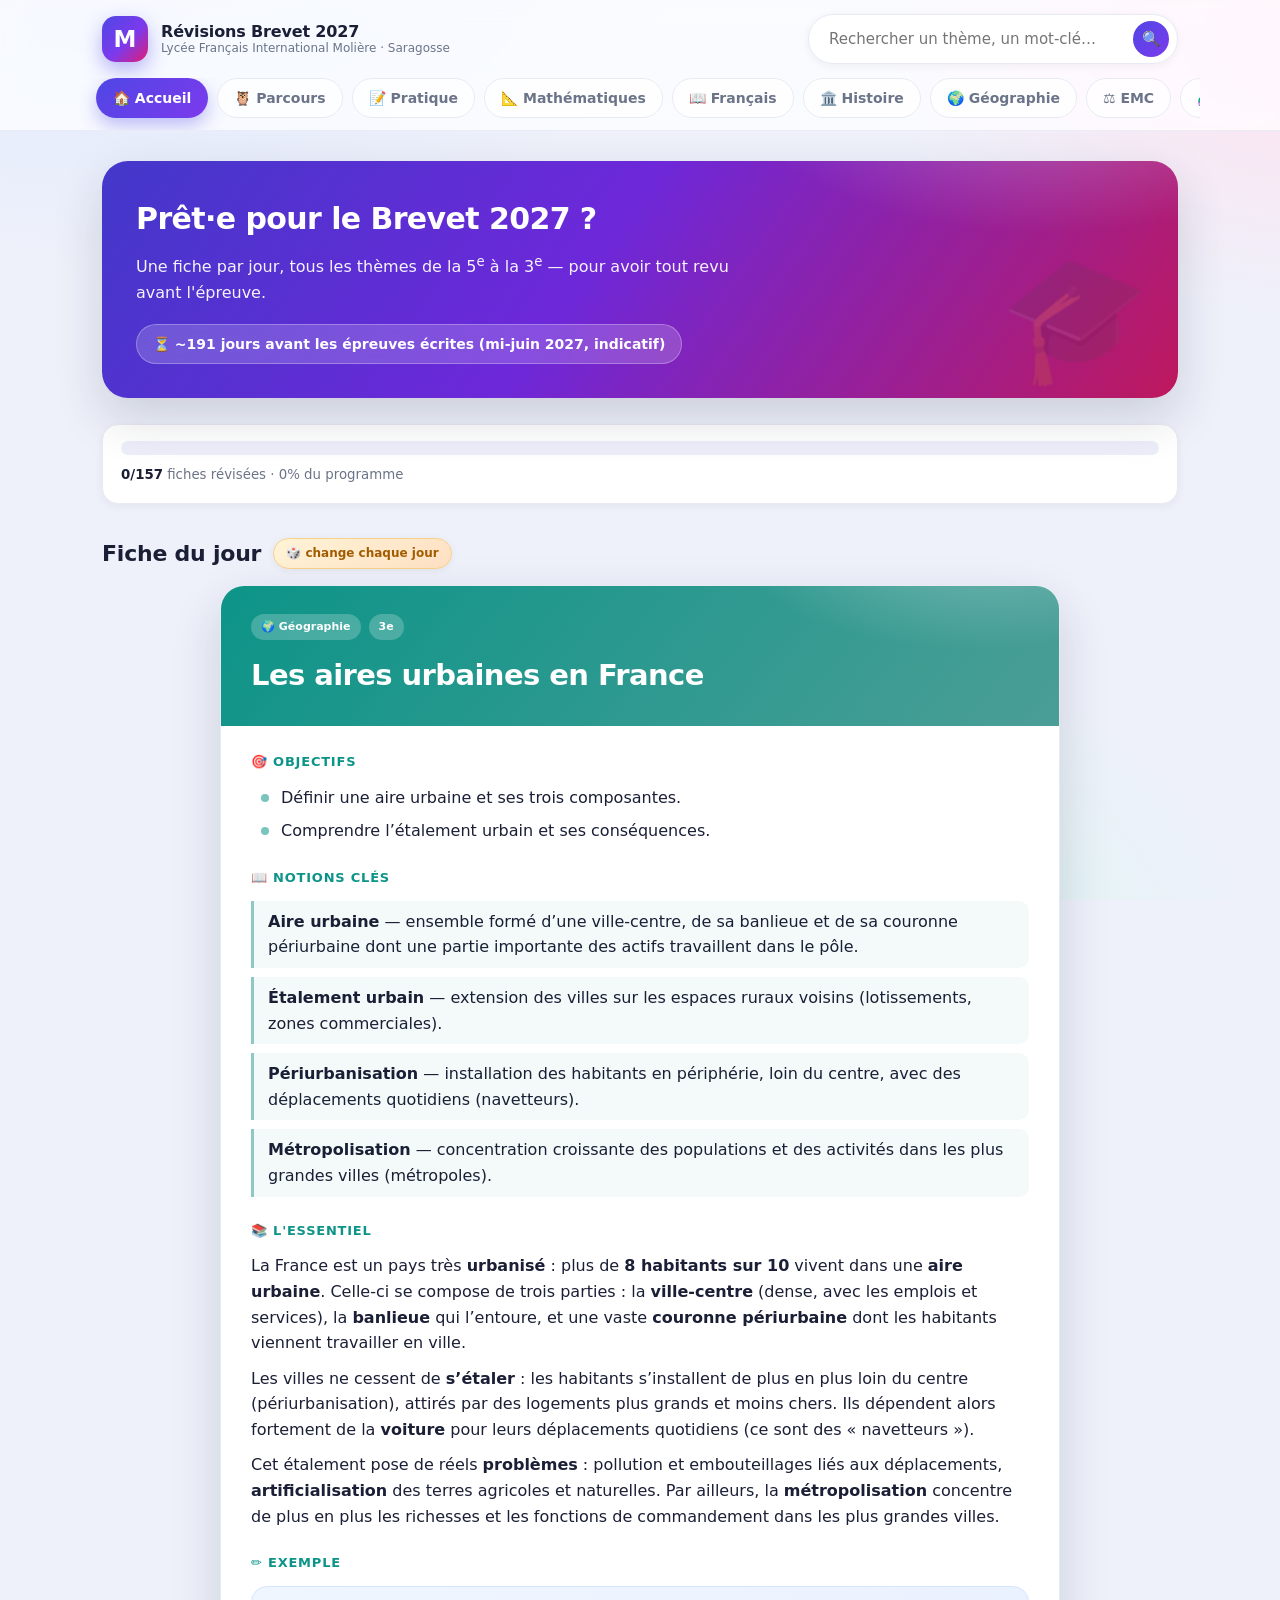
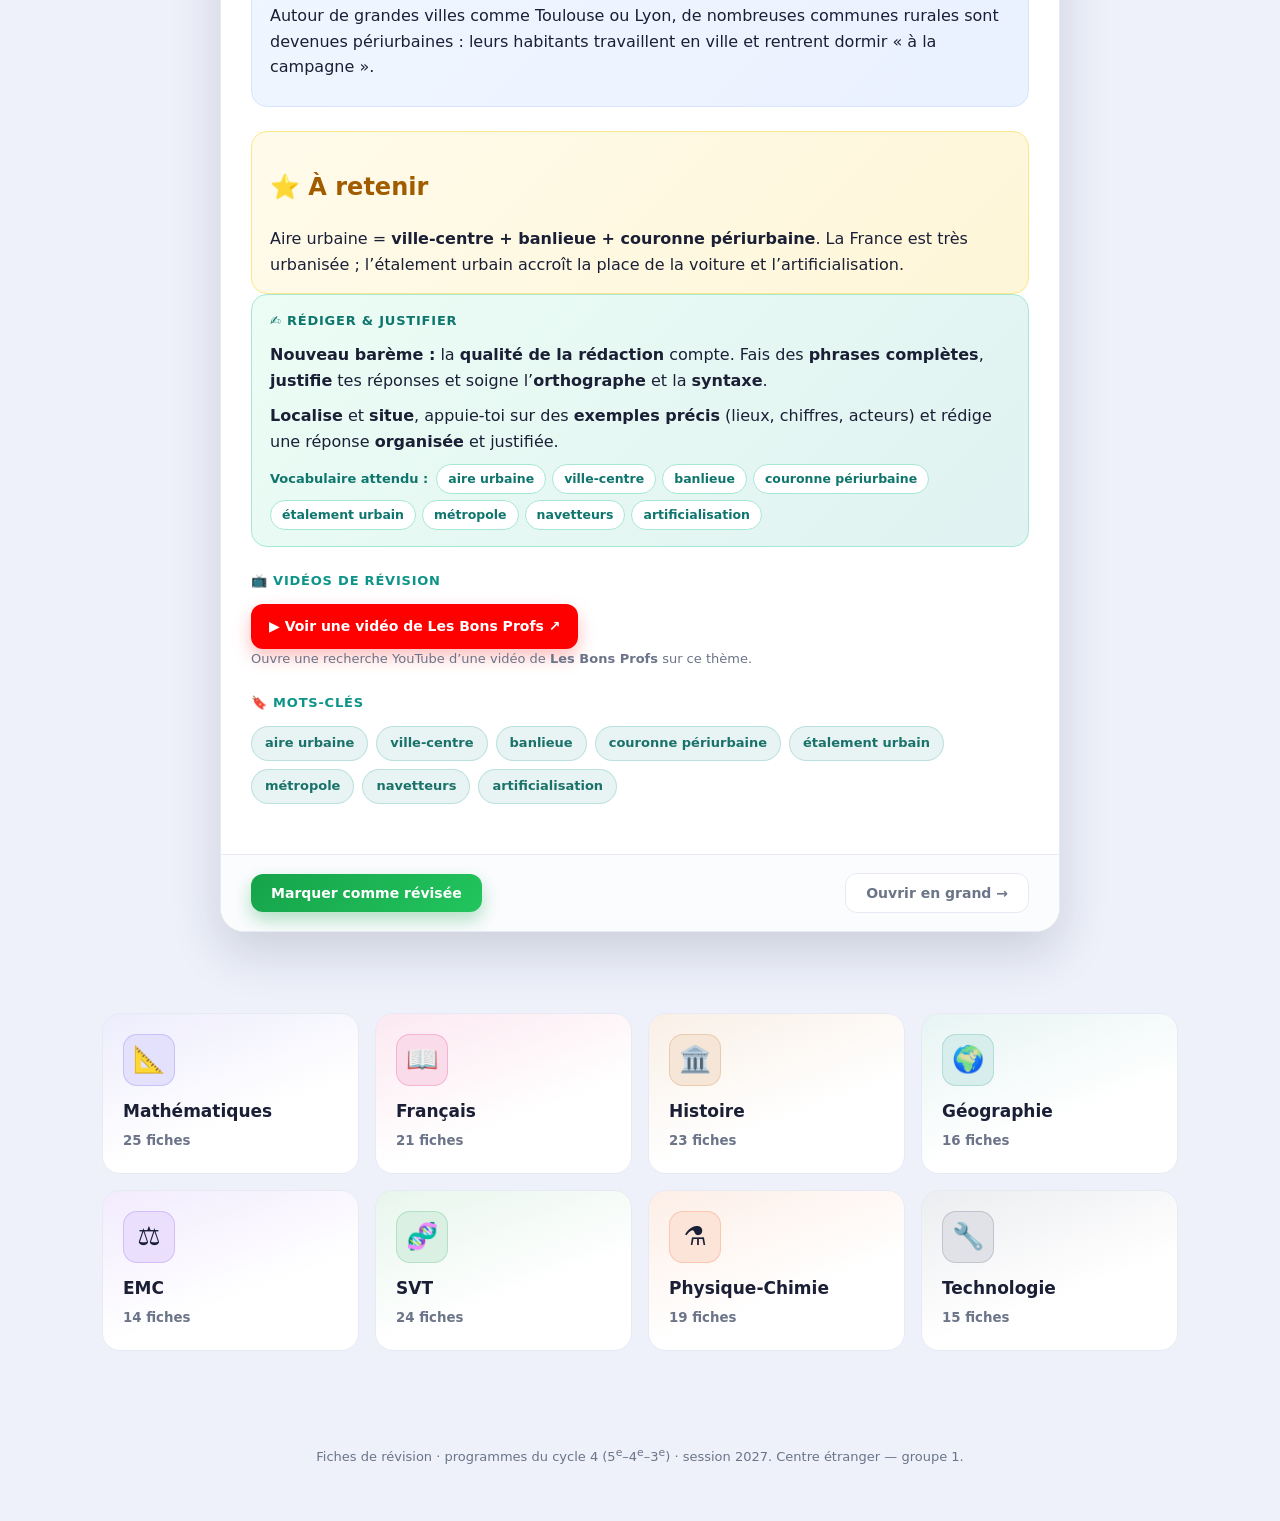
==== commit da3d32c7: "Comptes utilisateurs locaux : multi-profils avec mot de passe Page « Mon compte » (#compte) : créati" ====
--- a/brevet-2027.html
+++ b/brevet-2027.html
@@ -353,6 +353,29 @@
 .quiz-score{font-size:18px;color:var(--muted)}
 .quiz-resultat.win h1{color:#15803d}
 .quiz-fin-btns{display:flex;gap:12px;justify-content:center;margin-top:18px;flex-wrap:wrap}
+
+/* ---------- Compte utilisateur ---------- */
+.navuser{border-color:#cfd5ea !important;font-weight:700}
+.compte-card{background:#fff;border:1px solid var(--line);border-radius:20px;padding:26px;max-width:540px;
+  margin:0 auto;box-shadow:var(--shadow);text-align:center;animation:pop .4s both}
+.compte-avatar{width:64px;height:64px;border-radius:50%;margin:0 auto 10px;display:grid;place-items:center;
+  font-size:28px;font-weight:800;color:#fff;background:linear-gradient(135deg,var(--primary),#7c3aed);
+  box-shadow:0 8px 20px rgba(79,70,229,.35)}
+.compte-card h2{margin:0 0 6px;font-size:24px}
+.compte-stats{display:flex;gap:14px;justify-content:center;margin:16px 0;flex-wrap:wrap}
+.compte-stats div{background:#f7f9fc;border:1px solid var(--line);border-radius:14px;padding:12px 18px;min-width:130px}
+.compte-stats b{font-size:22px;display:block}
+.compte-stats span{color:var(--muted);font-size:12.5px}
+.compte-actions{display:flex;gap:10px;justify-content:center;margin-top:14px;flex-wrap:wrap}
+#authForm{display:flex;flex-direction:column;gap:12px;margin-top:14px;text-align:left}
+#authForm label{font-weight:700;font-size:13.5px;display:flex;flex-direction:column;gap:6px;color:var(--ink)}
+#authForm input{border:1px solid var(--line);border-radius:12px;padding:11px 14px;font-size:15px;font-family:inherit;outline:none;transition:.15s}
+#authForm input:focus{border-color:#c3c8f0;box-shadow:0 0 0 4px rgba(79,70,229,.12)}
+.auth-msg{background:#fef2f2;border:1px solid #fecaca;color:#b91c1c;border-radius:10px;padding:9px 12px;margin:0;font-size:14px;font-weight:600}
+.uchip{display:inline-block;background:#eef1f9;border:1px solid var(--line);border-radius:999px;
+  padding:5px 13px;font-weight:700;font-size:13.5px;cursor:pointer;margin:2px;transition:.15s}
+.uchip:hover{background:var(--primary);color:#fff;transform:translateY(-1px)}
+.compte-switch{color:var(--muted);font-size:14px;margin-top:14px}
 
 .footer{max-width:1120px;margin:0 auto;padding:10px 22px 40px;color:var(--muted);font-size:13px;text-align:center}
 
@@ -3691,15 +3714,84 @@
 }
 ];
 
-/* ---- Construction automatique des examens : 2 questions de chaque leçon du bloc ---- */
+/* ============================================================
+   Construction du chemin complet :
+   1) découpe les leçons manuelles en mini-leçons de 3 questions ;
+   2) génère un nœud « Révision » par fiche (questions terme ↔ définition
+      créées à partir des notions de la fiche) ;
+   3) entrelace le tout et construit l'examen de bloc (échantillonné).
+   ============================================================ */
 (function(){
+  var F = window.FICHES || [];
+
+  /* 2) leçons auto générées depuis les fiches : 2 questions par notion
+        (définition → terme ET terme → définition), toutes les notions. */
+  function tronc(s){ s=(s||'').replace(/<[^>]+>/g,''); return s.length>110 ? s.slice(0,107)+'…' : s; }
+  function fichesLecons(matieres, niveaux){
+    var pool = F.filter(function(f){ return matieres.indexOf(f.matiereKey)>=0 && niveaux.indexOf(f.niveau)>=0; });
+    return pool.map(function(f, fi){
+      var notions = (f.contenu && f.contenu.notions) || [];
+      var autres = F.filter(function(g){ return g.matiereKey===f.matiereKey && g!==f && g.contenu && g.contenu.notions && g.contenu.notions.length; });
+      var qs = [];
+      function fabrique(n, i, sens){   // sens 0 : terme→définition ; sens 1 : définition→terme
+        var bonne = sens ? n.terme : tronc(n.def);
+        var dist = [];
+        notions.forEach(function(m){
+          if(m!==n){ var v = sens ? m.terme : tronc(m.def); if(v!==bonne && dist.indexOf(v)<0) dist.push(v); }
+        });
+        var k=1;
+        while(dist.length<3 && autres.length && k<=12){
+          var g = autres[(fi+k)%autres.length]; k++;
+          var gn = g.contenu.notions[(fi+i)%g.contenu.notions.length];
+          var v2 = sens ? gn.terme : tronc(gn.def);
+          if(v2!==bonne && dist.indexOf(v2)<0) dist.push(v2);
+        }
+        dist = dist.slice(0,3);
+        if(dist.length<2) return;                       // pas assez de distracteurs → on saute
+        var pos = (fi+i+sens) % (dist.length+1);
+        var choix = dist.slice(); choix.splice(pos,0,bonne);
+        qs.push(sens
+          ? { q:'Quel terme correspond à : « '+tronc(n.def)+' » ?', choix:choix, sol:pos, expl:'Fiche « '+f.titre+' » : '+n.terme+' — '+tronc(n.def) }
+          : { q:'Que signifie « '+n.terme+' » ? ('+f.titre+')', choix:choix, sol:pos, expl:'Fiche « '+f.titre+' » : '+n.terme+' — '+tronc(n.def) });
+      }
+      notions.forEach(function(n,i){ fabrique(n,i,0); });          // toutes : terme → définition
+      notions.forEach(function(n,i){ fabrique(n,i+notions.length,1); }); // puis : définition → terme
+      return qs.length>=4 ? { id:'f-'+f.id, titre:'Révision : '+f.titre, matiereKey:f.matiereKey, questions:qs, fiche:f.id } : null;
+    }).filter(Boolean);
+  }
+
+  /* 3) entrelacement : 2 mini-leçons, puis 1 révision de fiche, etc. */
+  function meler(minis, fiches){
+    var out=[], i=0, j=0;
+    while(i<minis.length || j<fiches.length){
+      if(i<minis.length) out.push(minis[i++]);
+      if(j<fiches.length) out.push(fiches[j++]);
+      if(j<fiches.length) out.push(fiches[j++]);
+    }
+    return out;
+  }
+
+  var PLAN = {
+    bloc1:{ mat:['maths','francais','svt'],                                niv:['6e','5e'] },
+    bloc2:{ mat:['physique','histoire','geographie','emc','techno'],       niv:['6e','5e'] },
+    bloc3:{ mat:['maths','francais','svt'],                                niv:['4e'] },
+    bloc4:{ mat:['physique','histoire','geographie','emc','techno'],       niv:['4e'] },
+    bloc5:{ mat:['maths','francais'],                                      niv:['3e'] },
+    bloc6:{ mat:['svt','physique','histoire','geographie','emc','techno'], niv:['3e'] }
+  };
+
   window.PARCOURS.forEach(function(b){
+    var plan = PLAN[b.id] || { mat:[], niv:[] };
+    b.lecons = meler(b.lecons, fichesLecons(plan.mat, plan.niv));
+
+    /* examen : questions échantillonnées régulièrement sur tout le bloc */
+    var cap = b.id==='bloc6' ? 20 : 14;
     var qs = [];
-    b.lecons.forEach(function(l){
-      var picks = [1, l.questions.length - 1];       // 2ᵉ et dernière question de chaque leçon
-      if(picks[0] === picks[1]) picks = [0];
-      picks.forEach(function(i){ qs.push(Object.assign({}, l.questions[i])); });
-    });
+    var pas = Math.max(1, Math.floor(b.lecons.length / cap));
+    for(var li=0; li<b.lecons.length && qs.length<cap; li+=pas){
+      var l = b.lecons[li];
+      qs.push(Object.assign({}, l.questions[qs.length % l.questions.length]));
+    }
     b.examen = { titre: b.examenTitre || ('Examen — ' + b.titre.replace(/ —.*$/,'').trim()), questions: qs };
   });
 })();
@@ -3766,13 +3858,61 @@
     .map(x => x.f);
 }
 
-/* ---------- Progression (localStorage) ---------- */
+/* ============================================================
+   COMPTES UTILISATEURS (locaux à cet appareil)
+   Plusieurs profils ; mot de passe haché (SHA-256 + sel) ;
+   chaque utilisateur a sa propre progression (fiches + parcours),
+   enregistrée automatiquement. Sans compte → mode « invité ».
+   ============================================================ */
+const USTORE = 'bm_users';
+const SSTORE = 'bm_session';
+function getUsers(){ try{ return JSON.parse(localStorage.getItem(USTORE)||'{}'); }catch{ return {}; } }
+function saveUsers(u){ localStorage.setItem(USTORE, JSON.stringify(u)); }
+function currentUser(){ return localStorage.getItem(SSTORE) || null; }
+async function hashPass(pass, salt){
+  const data = new TextEncoder().encode(salt + '§' + pass);
+  if(window.crypto && crypto.subtle){
+    const buf = await crypto.subtle.digest('SHA-256', data);
+    return [...new Uint8Array(buf)].map(b=>b.toString(16).padStart(2,'0')).join('');
+  }
+  let h = 0; for(const c of (salt+pass)) h = (h*31 + c.charCodeAt(0)) >>> 0; // repli
+  return 'x' + h.toString(16);
+}
+async function registerUser(name, pass){
+  name = name.trim();
+  if(!/^[\wÀ-ÿ.-]{2,20}$/.test(name)) throw 'Pseudo : 2 à 20 caractères (lettres, chiffres, . ou -).';
+  if(pass.length < 4) throw 'Mot de passe : 4 caractères minimum.';
+  const users = getUsers();
+  if(users[name]) throw 'Ce pseudo existe déjà sur cet appareil.';
+  const salt = Math.random().toString(36).slice(2,10);
+  users[name] = { salt, hash: await hashPass(pass, salt) };
+  const premier = Object.keys(users).length === 1;
+  saveUsers(users);
+  // 1er compte créé sur l'appareil → il récupère la progression « invité » existante
+  if(premier){
+    const vues = localStorage.getItem(STORE), sc = localStorage.getItem(PSTORE);
+    if(vues) localStorage.setItem(STORE+'::'+name, vues);
+    if(sc) localStorage.setItem(PSTORE+'::'+name, sc);
+  }
+  localStorage.setItem(SSTORE, name);
+}
+async function loginUser(name, pass){
+  const u = getUsers()[name];
+  if(!u) throw 'Utilisateur inconnu sur cet appareil.';
+  if(await hashPass(pass, u.salt) !== u.hash) throw 'Mot de passe incorrect.';
+  localStorage.setItem(SSTORE, name);
+}
+function logoutUser(){ localStorage.removeItem(SSTORE); }
+/* clé de stockage propre à l'utilisateur connecté (sinon clé « invité ») */
+function skey(base){ const u = currentUser(); return u ? base + '::' + u : base; }
+
+/* ---------- Progression (localStorage, par utilisateur) ---------- */
 const STORE = 'brevet_moliere_vues';
 function getSeen(){
-  try{ return new Set(JSON.parse(localStorage.getItem(STORE) || '[]')); }
+  try{ return new Set(JSON.parse(localStorage.getItem(skey(STORE)) || '[]')); }
   catch{ return new Set(); }
 }
-function setSeen(set){ localStorage.setItem(STORE, JSON.stringify([...set])); }
+function setSeen(set){ localStorage.setItem(skey(STORE), JSON.stringify([...set])); }
 function toggleSeen(id){
   const s = getSeen();
   s.has(id) ? s.delete(id) : s.add(id);
@@ -4001,13 +4141,72 @@
    NAVIGATION (hash router)
    ============================================================ */
 function renderNav(active){
+  const u = currentUser();
   $('#subjectnav').innerHTML =
     `<a href="#accueil" class="${active==='accueil'?'active':''}">🏠 Accueil</a>` +
     `<a href="#parcours" class="${active==='parcours'?'active':''}">🦉 Parcours</a>` +
     `<a href="#pratique" class="navpratique ${active==='pratique'?'active':''}">📝 Pratique</a>` +
     MATIERES.map(m =>
       `<a href="#matiere/${m.key}" class="${active===m.key?'active':''}">${m.emoji} ${m.nom}</a>`
-    ).join('');
+    ).join('') +
+    `<a href="#compte" class="navuser ${active==='compte'?'active':''}">👤 ${u || 'Se connecter'}</a>`;
+}
+
+/* ============================================================
+   COMPTE : connexion / création / profil
+   ============================================================ */
+function renderCompte(msg, nomPrefill){
+  const u = currentUser();
+  const users = Object.keys(getUsers());
+  if(u){
+    const vues = getSeen().size;
+    const scores = getParcoursScores();
+    const valides = Object.values(scores).filter(p=>p>=PASS).length;
+    const totalSteps = parcoursSteps().length;
+    app.innerHTML = `
+      <div class="section-title"><h1>👤 Mon compte</h1></div>
+      <div class="compte-card">
+        <div class="compte-avatar">${u[0].toUpperCase()}</div>
+        <h2>${u}</h2>
+        <p class="lead" style="margin:0 auto 4px">Progression enregistrée automatiquement sur cet appareil.</p>
+        <div class="compte-stats">
+          <div><b>${vues}</b><span>fiches révisées</span></div>
+          <div><b>${valides}/${totalSteps}</b><span>étapes du parcours</span></div>
+        </div>
+        <div class="compte-actions">
+          <button class="btn btn-ghost" data-logout>Se déconnecter</button>
+          <button class="btn btn-random" data-goto="parcours">Continuer le parcours →</button>
+        </div>
+        ${users.length>1?`<p class="compte-switch">Changer d’utilisateur : ${users.filter(x=>x!==u).map(x=>`<span class="uchip" data-user="${x}">${x}</span>`).join(' ')}</p>`:''}
+      </div>`;
+    return;
+  }
+  app.innerHTML = `
+    <div class="section-title"><h1>👤 Connexion</h1></div>
+    <div class="compte-card">
+      <p class="lead" style="margin:0 auto">Chaque utilisateur a <b>sa propre progression</b> (fiches révisées + parcours), enregistrée automatiquement.</p>
+      ${users.length?`<p class="compte-switch">Utilisateurs sur cet appareil : ${users.map(x=>`<span class="uchip" data-user="${x}">${x}</span>`).join(' ')}</p>`:''}
+      <form id="authForm" autocomplete="off">
+        <label>Pseudo<input id="authName" type="text" maxlength="20" placeholder="ex. adrian" value="${nomPrefill||''}" /></label>
+        <label>Mot de passe<input id="authPass" type="password" placeholder="••••••" /></label>
+        ${msg?`<p class="auth-msg">${msg}</p>`:''}
+        <div class="compte-actions">
+          <button class="btn btn-check" type="submit">Se connecter</button>
+          <button class="btn btn-random" data-register type="button">Créer un compte</button>
+        </div>
+      </form>
+      <p class="video-note">⚠️ Comptes locaux : le mot de passe protège ton profil sur <b>cet appareil</b> ; la progression n’est pas synchronisée entre appareils.</p>
+    </div>`;
+  const val = id => document.getElementById(id).value;
+  document.getElementById('authForm').addEventListener('submit', async e => {
+    e.preventDefault();
+    try{ await loginUser(val('authName').trim(), val('authPass')); renderNav('compte'); renderCompte(); }
+    catch(err){ const n=val('authName'); renderCompte(String(err), n); }
+  });
+  document.querySelector('[data-register]').addEventListener('click', async () => {
+    try{ await registerUser(val('authName'), val('authPass')); renderNav('compte'); renderCompte(); }
+    catch(err){ const n=val('authName'); renderCompte(String(err), n); }
+  });
 }
 
 /* ============================================================
@@ -4015,11 +4214,11 @@
    ============================================================ */
 const PARCOURS = window.PARCOURS || [];
 const PSTORE = 'brevet_moliere_parcours';   // { "bloc1/l1": 85, "bloc1/examen": 90, ... } meilleur score %
-function getParcoursScores(){ try{ return JSON.parse(localStorage.getItem(PSTORE)||'{}'); }catch{ return {}; } }
+function getParcoursScores(){ try{ return JSON.parse(localStorage.getItem(skey(PSTORE))||'{}'); }catch{ return {}; } }
 function setParcoursScore(key, pct){
   const s = getParcoursScores();
   if(!(key in s) || pct > s[key]) s[key] = pct;
-  localStorage.setItem(PSTORE, JSON.stringify(s));
+  localStorage.setItem(skey(PSTORE), JSON.stringify(s));
 }
 const PASS = 60; // % minimum pour valider une étape
 
@@ -4262,6 +4461,7 @@
     else renderParcours();
   }
   else if(hash==='parcours'){ renderNav('parcours'); renderParcours(); }
+  else if(hash==='compte'){ renderNav('compte'); renderCompte(); }
   else if(hash.startsWith('q/')){ renderNav(''); renderRecherche(hash.slice(2)); }
   else { renderNav('accueil'); renderAccueil(); }
 }
@@ -4274,6 +4474,17 @@
 });
 
 document.addEventListener('click', e => {
+  const lg = e.target.closest('[data-logout]');
+  if(lg){ logoutUser(); renderNav('compte'); renderCompte(); return; }
+
+  const uc = e.target.closest('.uchip[data-user]');
+  if(uc){
+    if(currentUser()) logoutUser();
+    renderNav('compte'); renderCompte(null, uc.dataset.user);
+    const p = document.getElementById('authPass'); if(p) p.focus();
+    return;
+  }
+
   const goto = e.target.closest('[data-goto]');
   if(goto){ location.hash = goto.dataset.goto; return; }
 
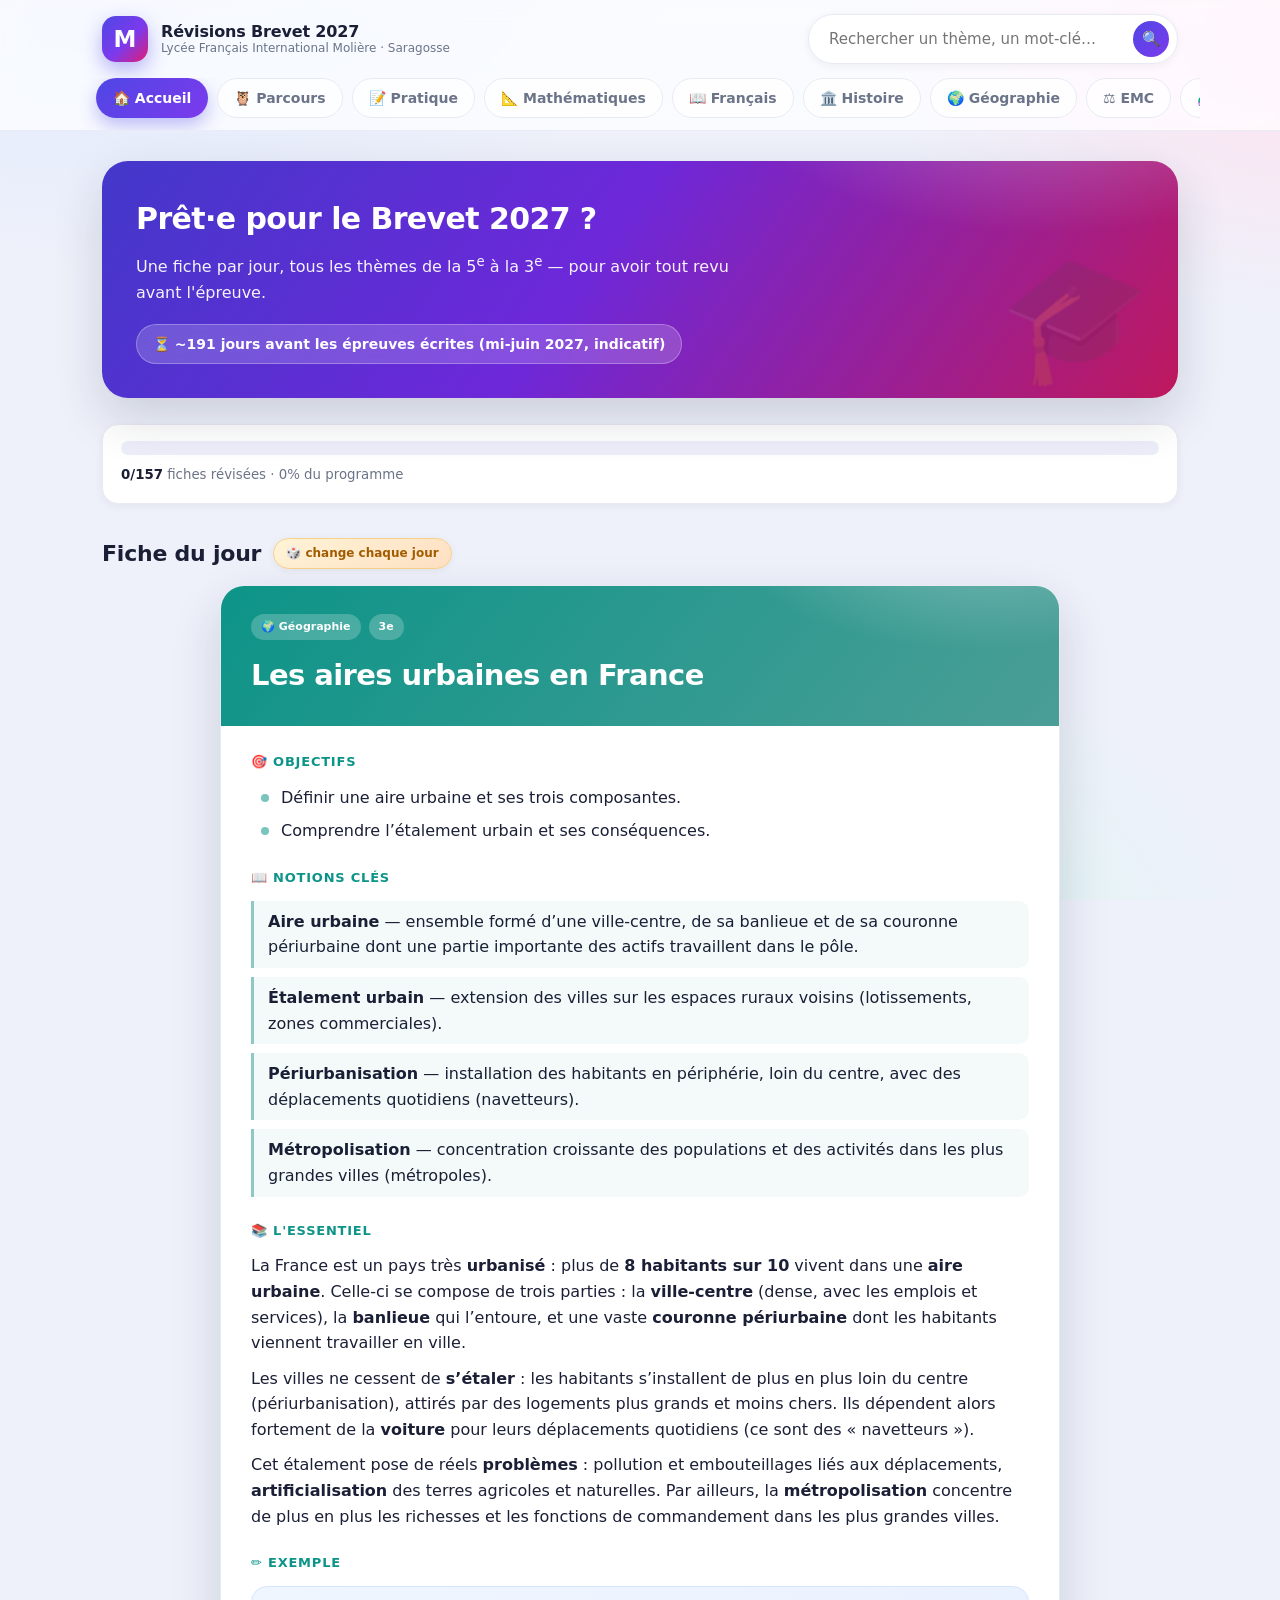
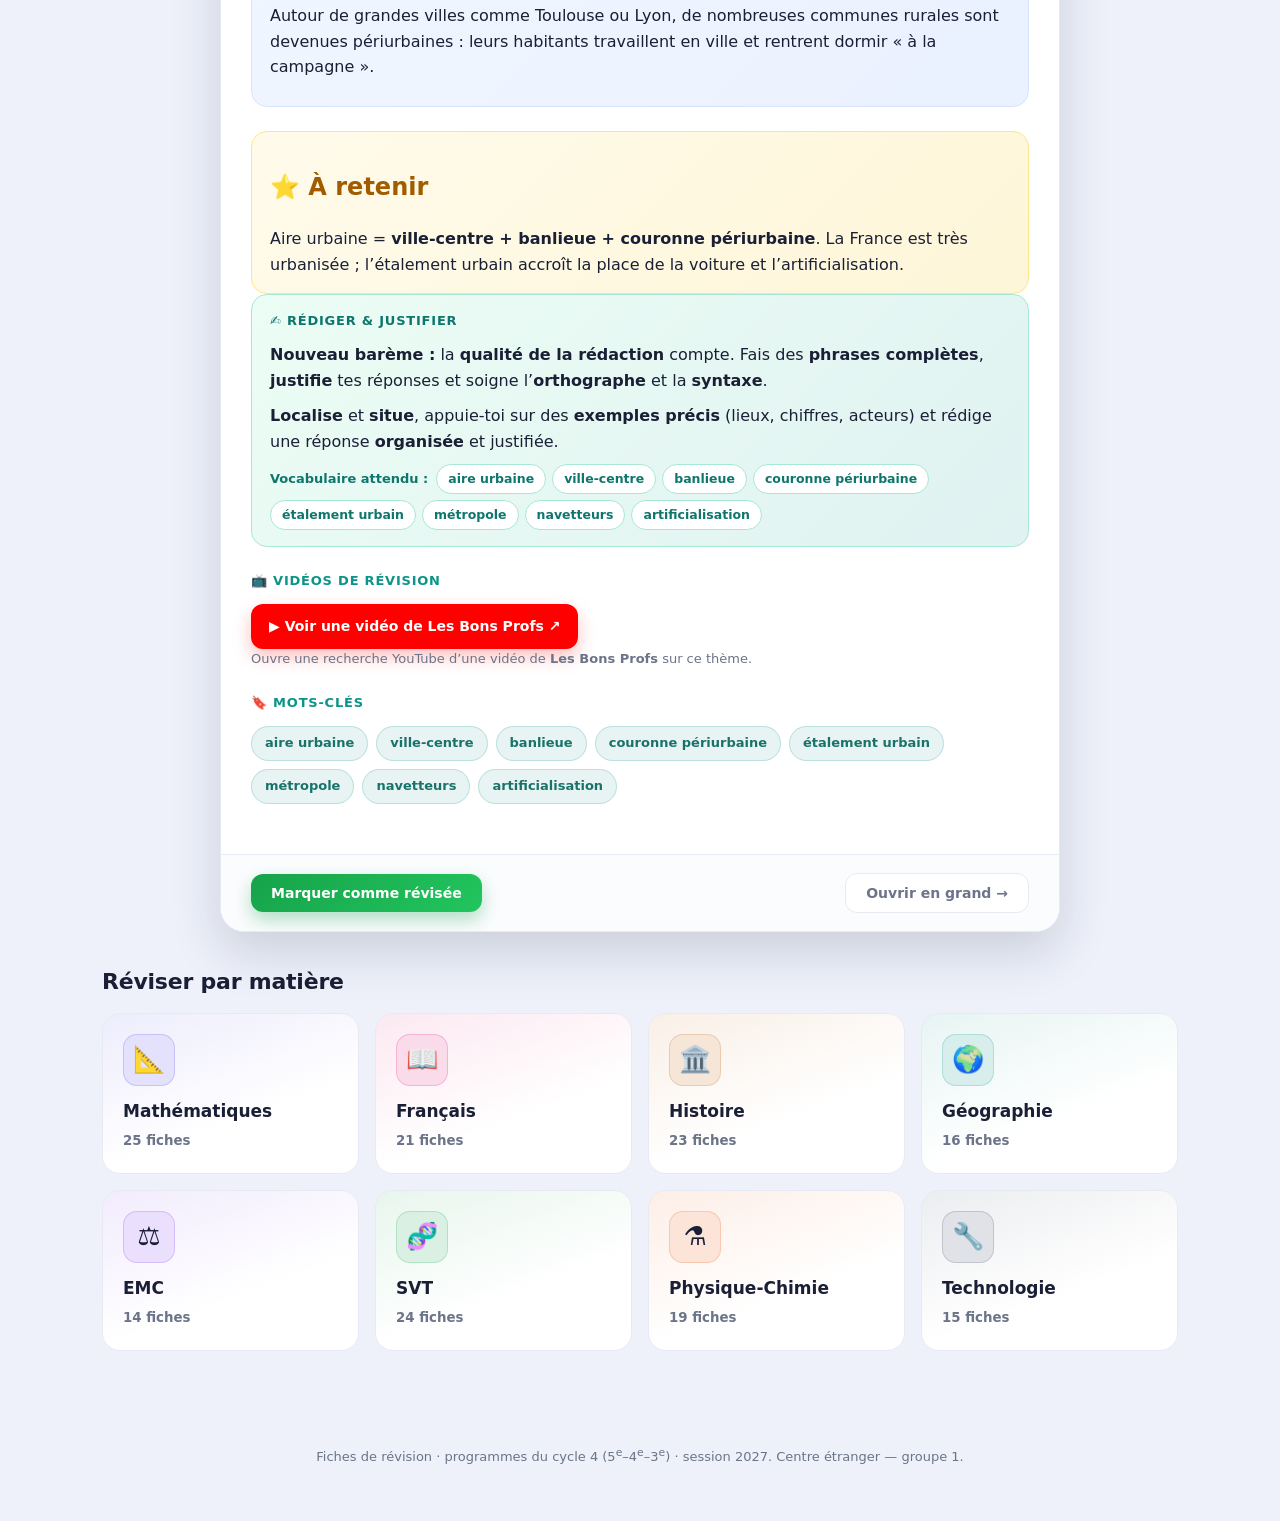
==== commit f2b6a7d9: "Comptes cloud : synchronisation de la progression entre appareils Backend Supabase (projet brevet-mo" ====
--- a/brevet-2027.html
+++ b/brevet-2027.html
@@ -3859,52 +3859,107 @@
 }
 
 /* ============================================================
-   COMPTES UTILISATEURS (locaux à cet appareil)
-   Plusieurs profils ; mot de passe haché (SHA-256 + sel) ;
-   chaque utilisateur a sa propre progression (fiches + parcours),
-   enregistrée automatiquement. Sans compte → mode « invité ».
+   COMPTES UTILISATEURS (cloud Supabase + cache local)
+   Comptes pseudo + mot de passe (haché en bcrypt côté serveur),
+   progression synchronisée automatiquement entre appareils.
+   Sans compte → mode « invité » (local uniquement).
    ============================================================ */
-const USTORE = 'bm_users';
-const SSTORE = 'bm_session';
-function getUsers(){ try{ return JSON.parse(localStorage.getItem(USTORE)||'{}'); }catch{ return {}; } }
-function saveUsers(u){ localStorage.setItem(USTORE, JSON.stringify(u)); }
+const BM_SYNC = {
+  url: 'https://dygwcehqjzbduphiiybf.supabase.co',
+  key: 'sb_publishable_Z8UAoZ94YvS-vLcsu7rfUA_GVYgV81r'   // clé publique (côté client par conception)
+};
+const SSTORE = 'bm_session';   // pseudo connecté
+const TSTORE = 'bm_token';     // jeton de session cloud
+const KSTORE = 'bm_known';     // pseudos déjà connectés sur cet appareil (pour les puces de la page compte)
+const DSTORE = 'bm_dirty';     // progression locale pas encore poussée au cloud
+
 function currentUser(){ return localStorage.getItem(SSTORE) || null; }
-async function hashPass(pass, salt){
-  const data = new TextEncoder().encode(salt + '§' + pass);
-  if(window.crypto && crypto.subtle){
-    const buf = await crypto.subtle.digest('SHA-256', data);
-    return [...new Uint8Array(buf)].map(b=>b.toString(16).padStart(2,'0')).join('');
-  }
-  let h = 0; for(const c of (salt+pass)) h = (h*31 + c.charCodeAt(0)) >>> 0; // repli
-  return 'x' + h.toString(16);
-}
+function knownUsers(){ try{ return JSON.parse(localStorage.getItem(KSTORE)||'[]'); }catch{ return []; } }
+function rememberUser(p){ const k = knownUsers(); if(!k.includes(p)){ k.push(p); localStorage.setItem(KSTORE, JSON.stringify(k)); } }
+
+const BM_ERREURS = {
+  PSEUDO_PRIS:'Ce pseudo est déjà pris.',
+  PSEUDO_INVALIDE:'Pseudo : 2 à 20 caractères (lettres, chiffres, . - _).',
+  MDP_INVALIDE:'Mot de passe : 4 caractères minimum.',
+  IDENTIFIANTS_INCORRECTS:'Pseudo ou mot de passe incorrect.',
+  SESSION_INVALIDE:'Session expirée : reconnecte-toi.'
+};
+async function bmRpc(fn, args){
+  let res;
+  try{
+    res = await fetch(BM_SYNC.url + '/rest/v1/rpc/' + fn, {
+      method:'POST',
+      headers:{ 'Content-Type':'application/json', 'apikey':BM_SYNC.key, 'Authorization':'Bearer '+BM_SYNC.key },
+      body: JSON.stringify(args)
+    });
+  }catch{ throw 'Pas de connexion internet — réessaie.'; }
+  const data = await res.json().catch(()=>({}));
+  if(!res.ok){
+    const code = Object.keys(BM_ERREURS).find(c => (data.message||'').includes(c));
+    throw code ? BM_ERREURS[code] : 'Erreur serveur — réessaie dans un instant.';
+  }
+  return data;
+}
+
 async function registerUser(name, pass){
-  name = name.trim();
-  if(!/^[\wÀ-ÿ.-]{2,20}$/.test(name)) throw 'Pseudo : 2 à 20 caractères (lettres, chiffres, . ou -).';
-  if(pass.length < 4) throw 'Mot de passe : 4 caractères minimum.';
-  const users = getUsers();
-  if(users[name]) throw 'Ce pseudo existe déjà sur cet appareil.';
-  const salt = Math.random().toString(36).slice(2,10);
-  users[name] = { salt, hash: await hashPass(pass, salt) };
-  const premier = Object.keys(users).length === 1;
-  saveUsers(users);
-  // 1er compte créé sur l'appareil → il récupère la progression « invité » existante
+  const r = await bmRpc('bm_inscrire', { p_pseudo:(name||'').trim(), p_mdp:pass||'' });
+  const premier = knownUsers().length === 0;
+  localStorage.setItem(SSTORE, r.pseudo);
+  localStorage.setItem(TSTORE, r.token);
+  rememberUser(r.pseudo);
+  // 1er compte sur cet appareil → il adopte la progression « invité » existante, puis on la pousse au cloud
   if(premier){
     const vues = localStorage.getItem(STORE), sc = localStorage.getItem(PSTORE);
-    if(vues) localStorage.setItem(STORE+'::'+name, vues);
-    if(sc) localStorage.setItem(PSTORE+'::'+name, sc);
-  }
-  localStorage.setItem(SSTORE, name);
+    if(vues) localStorage.setItem(STORE+'::'+r.pseudo, vues);
+    if(sc) localStorage.setItem(PSTORE+'::'+r.pseudo, sc);
+    if(vues || sc) planifierSync();
+  }
 }
 async function loginUser(name, pass){
-  const u = getUsers()[name];
-  if(!u) throw 'Utilisateur inconnu sur cet appareil.';
-  if(await hashPass(pass, u.salt) !== u.hash) throw 'Mot de passe incorrect.';
-  localStorage.setItem(SSTORE, name);
-}
-function logoutUser(){ localStorage.removeItem(SSTORE); }
+  const r = await bmRpc('bm_connecter', { p_pseudo:(name||'').trim(), p_mdp:pass||'' });
+  localStorage.setItem(SSTORE, r.pseudo);
+  localStorage.setItem(TSTORE, r.token);
+  rememberUser(r.pseudo);
+  // la progression cloud remplace le cache local de ce pseudo
+  localStorage.setItem(STORE+'::'+r.pseudo, JSON.stringify(r.vues||[]));
+  localStorage.setItem(PSTORE+'::'+r.pseudo, JSON.stringify(r.parcours||{}));
+  localStorage.removeItem(DSTORE);
+}
+function logoutUser(){
+  const t = localStorage.getItem(TSTORE);
+  if(t) bmRpc('bm_deconnecter', { p_token:t }).catch(()=>{});
+  localStorage.removeItem(SSTORE);
+  localStorage.removeItem(TSTORE);
+}
 /* clé de stockage propre à l'utilisateur connecté (sinon clé « invité ») */
 function skey(base){ const u = currentUser(); return u ? base + '::' + u : base; }
+
+/* ---- synchronisation automatique (avec léger différé pour grouper) ---- */
+let bmSyncTimer = null;
+function planifierSync(){
+  if(!localStorage.getItem(TSTORE)) return;          // invité : rien à pousser
+  localStorage.setItem(DSTORE, '1');
+  clearTimeout(bmSyncTimer);
+  bmSyncTimer = setTimeout(pousserProgression, 1200);
+}
+async function pousserProgression(){
+  const t = localStorage.getItem(TSTORE);
+  if(!t) return;
+  try{
+    await bmRpc('bm_sauvegarder', {
+      p_token:t,
+      p_vues: JSON.parse(localStorage.getItem(skey(STORE))||'[]'),
+      p_parcours: JSON.parse(localStorage.getItem(skey(PSTORE))||'{}')
+    });
+    localStorage.removeItem(DSTORE);
+  }catch(e){
+    if(String(e) === BM_ERREURS.SESSION_INVALIDE){ localStorage.removeItem(TSTORE); localStorage.removeItem(SSTORE); }
+    /* sinon : hors ligne → on réessaiera (drapeau bm_dirty) */
+  }
+}
+/* au démarrage : pousser ce qui n'a pas pu l'être */
+if(localStorage.getItem(DSTORE)) setTimeout(pousserProgression, 800);
+window.addEventListener('online', () => { if(localStorage.getItem(DSTORE)) pousserProgression(); });
 
 /* ---------- Progression (localStorage, par utilisateur) ---------- */
 const STORE = 'brevet_moliere_vues';
@@ -3912,7 +3967,7 @@
   try{ return new Set(JSON.parse(localStorage.getItem(skey(STORE)) || '[]')); }
   catch{ return new Set(); }
 }
-function setSeen(set){ localStorage.setItem(skey(STORE), JSON.stringify([...set])); }
+function setSeen(set){ localStorage.setItem(skey(STORE), JSON.stringify([...set])); planifierSync(); }
 function toggleSeen(id){
   const s = getSeen();
   s.has(id) ? s.delete(id) : s.add(id);
@@ -4157,7 +4212,7 @@
    ============================================================ */
 function renderCompte(msg, nomPrefill){
   const u = currentUser();
-  const users = Object.keys(getUsers());
+  const users = knownUsers();
   if(u){
     const vues = getSeen().size;
     const scores = getParcoursScores();
@@ -4168,7 +4223,7 @@
       <div class="compte-card">
         <div class="compte-avatar">${u[0].toUpperCase()}</div>
         <h2>${u}</h2>
-        <p class="lead" style="margin:0 auto 4px">Progression enregistrée automatiquement sur cet appareil.</p>
+        <p class="lead" style="margin:0 auto 4px">☁️ Progression enregistrée automatiquement et <b>synchronisée entre tes appareils</b>.</p>
         <div class="compte-stats">
           <div><b>${vues}</b><span>fiches révisées</span></div>
           <div><b>${valides}/${totalSteps}</b><span>étapes du parcours</span></div>
@@ -4184,8 +4239,8 @@
   app.innerHTML = `
     <div class="section-title"><h1>👤 Connexion</h1></div>
     <div class="compte-card">
-      <p class="lead" style="margin:0 auto">Chaque utilisateur a <b>sa propre progression</b> (fiches révisées + parcours), enregistrée automatiquement.</p>
-      ${users.length?`<p class="compte-switch">Utilisateurs sur cet appareil : ${users.map(x=>`<span class="uchip" data-user="${x}">${x}</span>`).join(' ')}</p>`:''}
+      <p class="lead" style="margin:0 auto">Crée ton compte : ta progression (fiches + parcours) est <b>enregistrée automatiquement</b> et te suit <b>sur tous tes appareils</b>.</p>
+      ${users.length?`<p class="compte-switch">Déjà venus sur cet appareil : ${users.map(x=>`<span class="uchip" data-user="${x}">${x}</span>`).join(' ')}</p>`:''}
       <form id="authForm" autocomplete="off">
         <label>Pseudo<input id="authName" type="text" maxlength="20" placeholder="ex. adrian" value="${nomPrefill||''}" /></label>
         <label>Mot de passe<input id="authPass" type="password" placeholder="••••••" /></label>
@@ -4195,7 +4250,7 @@
           <button class="btn btn-random" data-register type="button">Créer un compte</button>
         </div>
       </form>
-      <p class="video-note">⚠️ Comptes locaux : le mot de passe protège ton profil sur <b>cet appareil</b> ; la progression n’est pas synchronisée entre appareils.</p>
+      <p class="video-note">Connexion internet nécessaire pour se connecter ; ensuite la progression est aussi gardée en local et poussée dès que possible.</p>
     </div>`;
   const val = id => document.getElementById(id).value;
   document.getElementById('authForm').addEventListener('submit', async e => {
@@ -4219,6 +4274,7 @@
   const s = getParcoursScores();
   if(!(key in s) || pct > s[key]) s[key] = pct;
   localStorage.setItem(skey(PSTORE), JSON.stringify(s));
+  planifierSync();
 }
 const PASS = 60; // % minimum pour valider une étape
 
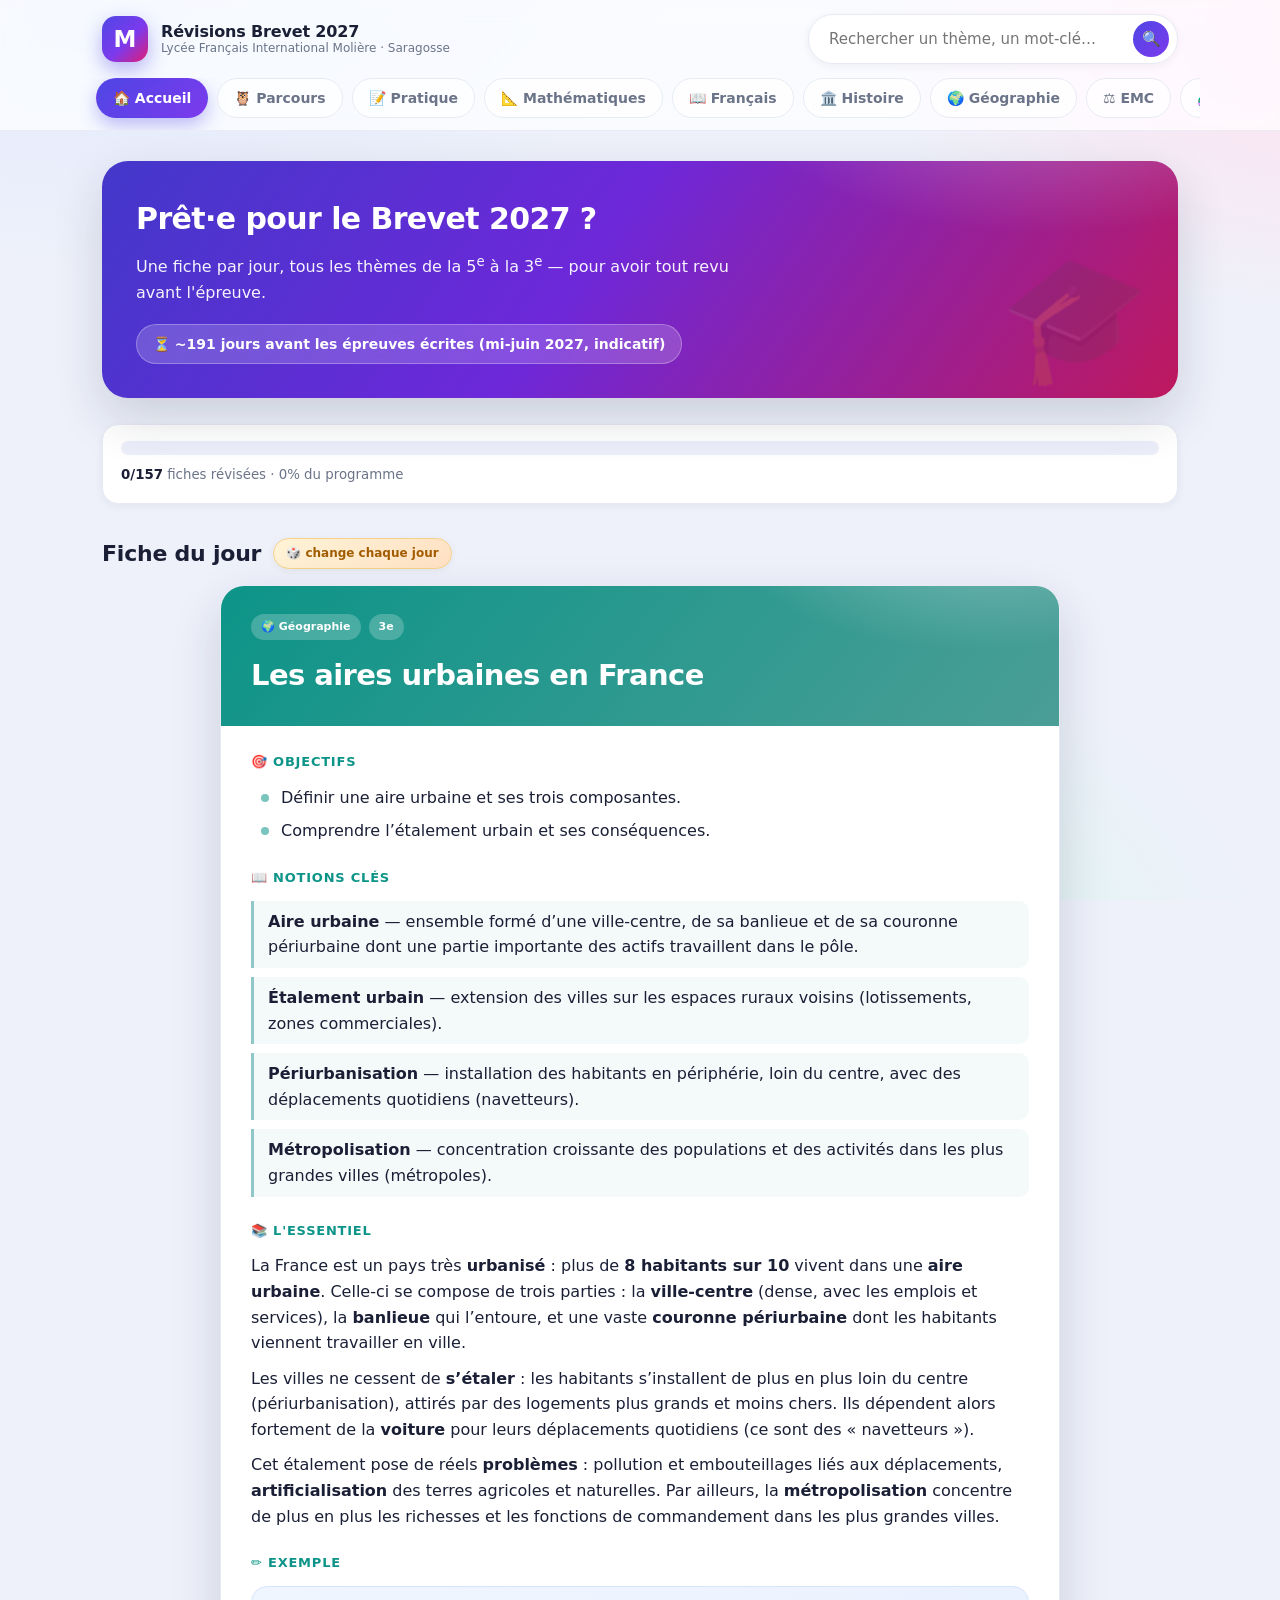
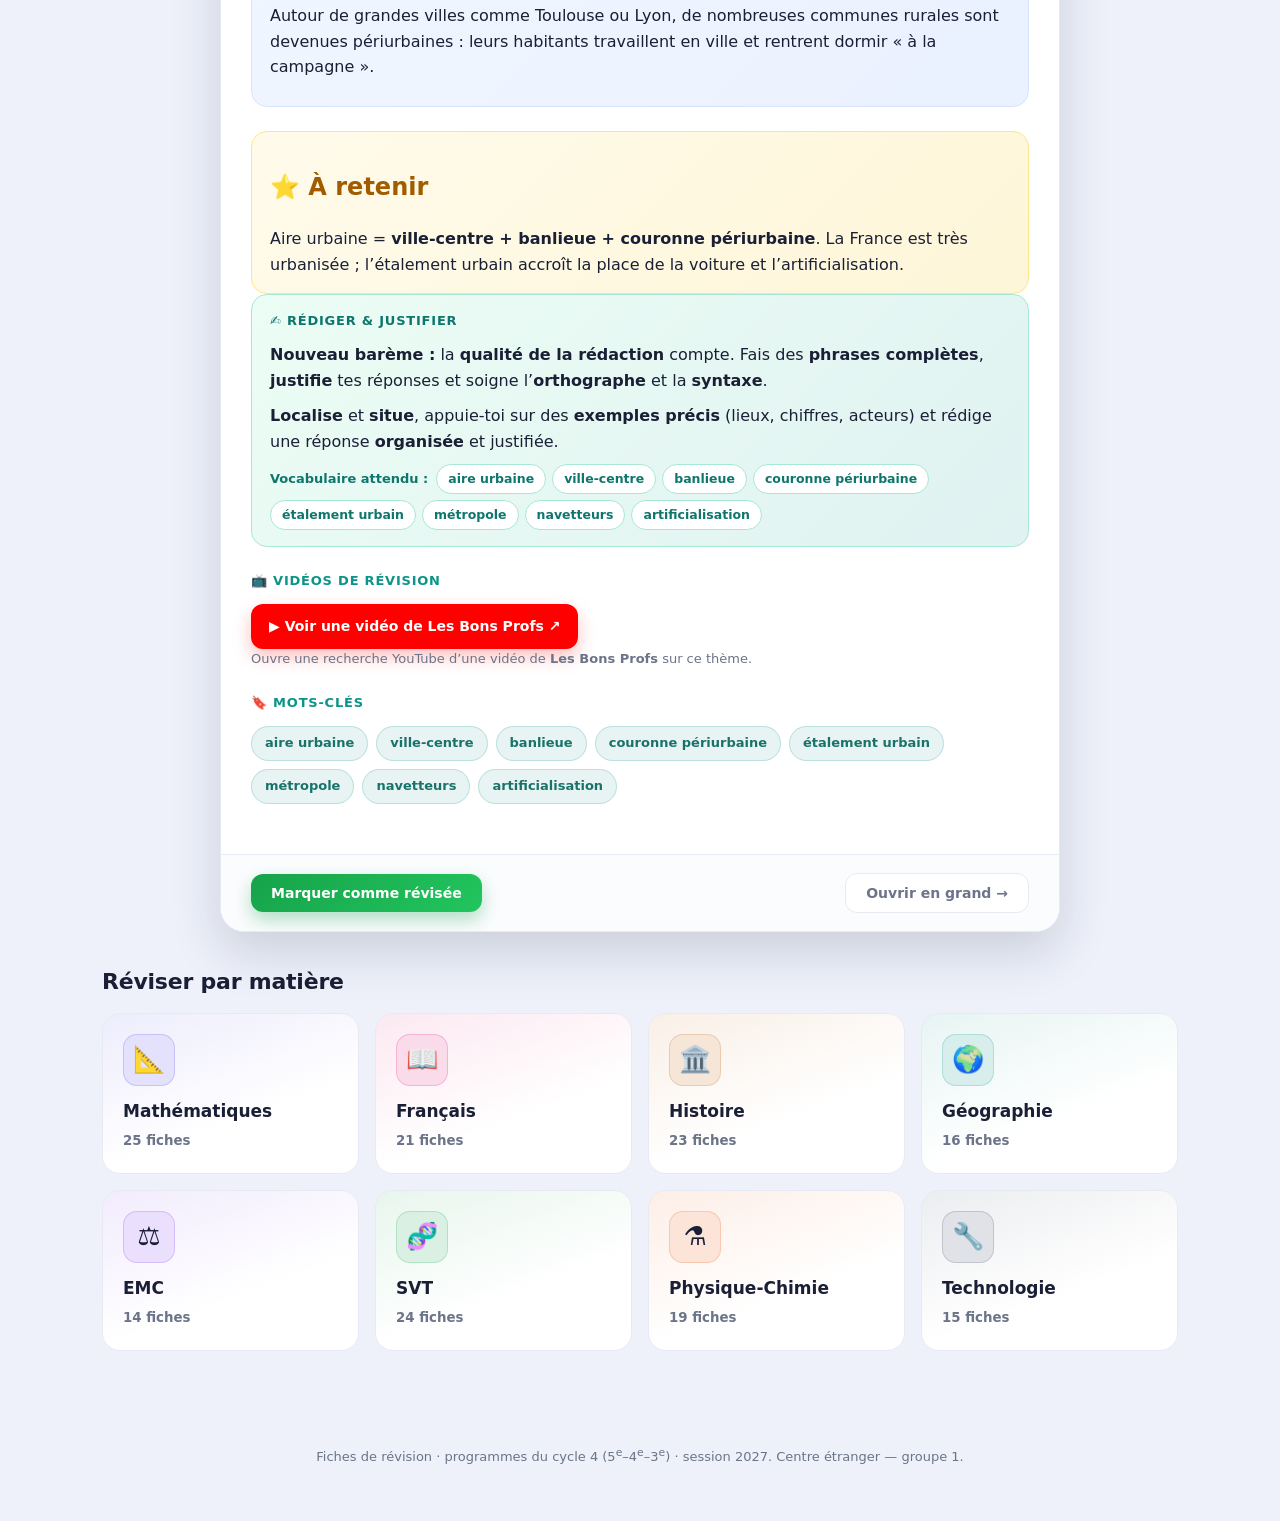
==== commit 384a2740: "Le logo « M » ouvre la page compte (connexion / profil) Connecté, le logo affiche l'initiale du pseu" ====
--- a/brevet-2027.html
+++ b/brevet-2027.html
@@ -69,7 +69,11 @@
   color:#fff;font-weight:800;font-size:23px;
   display:grid;place-items:center;
   box-shadow:0 8px 20px rgba(79,70,229,.4);
-}
+  position:relative;cursor:pointer;transition:.18s;
+}
+.brand-logo:hover{transform:translateY(-2px) scale(1.05);box-shadow:0 12px 26px rgba(79,70,229,.5)}
+.brand-logo.logged::after{content:"";position:absolute;right:-3px;bottom:-3px;width:14px;height:14px;
+  border-radius:50%;background:#22c55e;border:2.5px solid #fff}
 .brand-text{display:flex;flex-direction:column;line-height:1.2}
 .brand-text strong{font-size:16px;letter-spacing:-.01em}
 .brand-text small{color:var(--muted);font-size:12px}
@@ -395,13 +399,13 @@
 <body>
   <header class="topbar">
     <div class="topbar-inner">
-      <a href="#accueil" class="brand">
-        <span class="brand-logo">M</span>
-        <span class="brand-text">
+      <div class="brand">
+        <a href="#compte" class="brand-logo" id="brandLogo" title="Mon compte / Se connecter">M</a>
+        <a href="#accueil" class="brand-text">
           <strong>Révisions Brevet 2027</strong>
           <small>Lycée Français International Molière · Saragosse</small>
-        </span>
-      </a>
+        </a>
+      </div>
       <form class="search" id="searchForm" role="search">
         <input id="searchInput" type="search" placeholder="Rechercher un thème, un mot-clé…"
                autocomplete="off" aria-label="Rechercher une fiche" />
@@ -4197,6 +4201,12 @@
    ============================================================ */
 function renderNav(active){
   const u = currentUser();
+  const logo = document.getElementById('brandLogo');
+  if(logo){
+    logo.textContent = u ? u[0].toUpperCase() : 'M';
+    logo.classList.toggle('logged', !!u);
+    logo.title = u ? ('Mon compte — ' + u) : 'Se connecter';
+  }
   $('#subjectnav').innerHTML =
     `<a href="#accueil" class="${active==='accueil'?'active':''}">🏠 Accueil</a>` +
     `<a href="#parcours" class="${active==='parcours'?'active':''}">🦉 Parcours</a>` +
